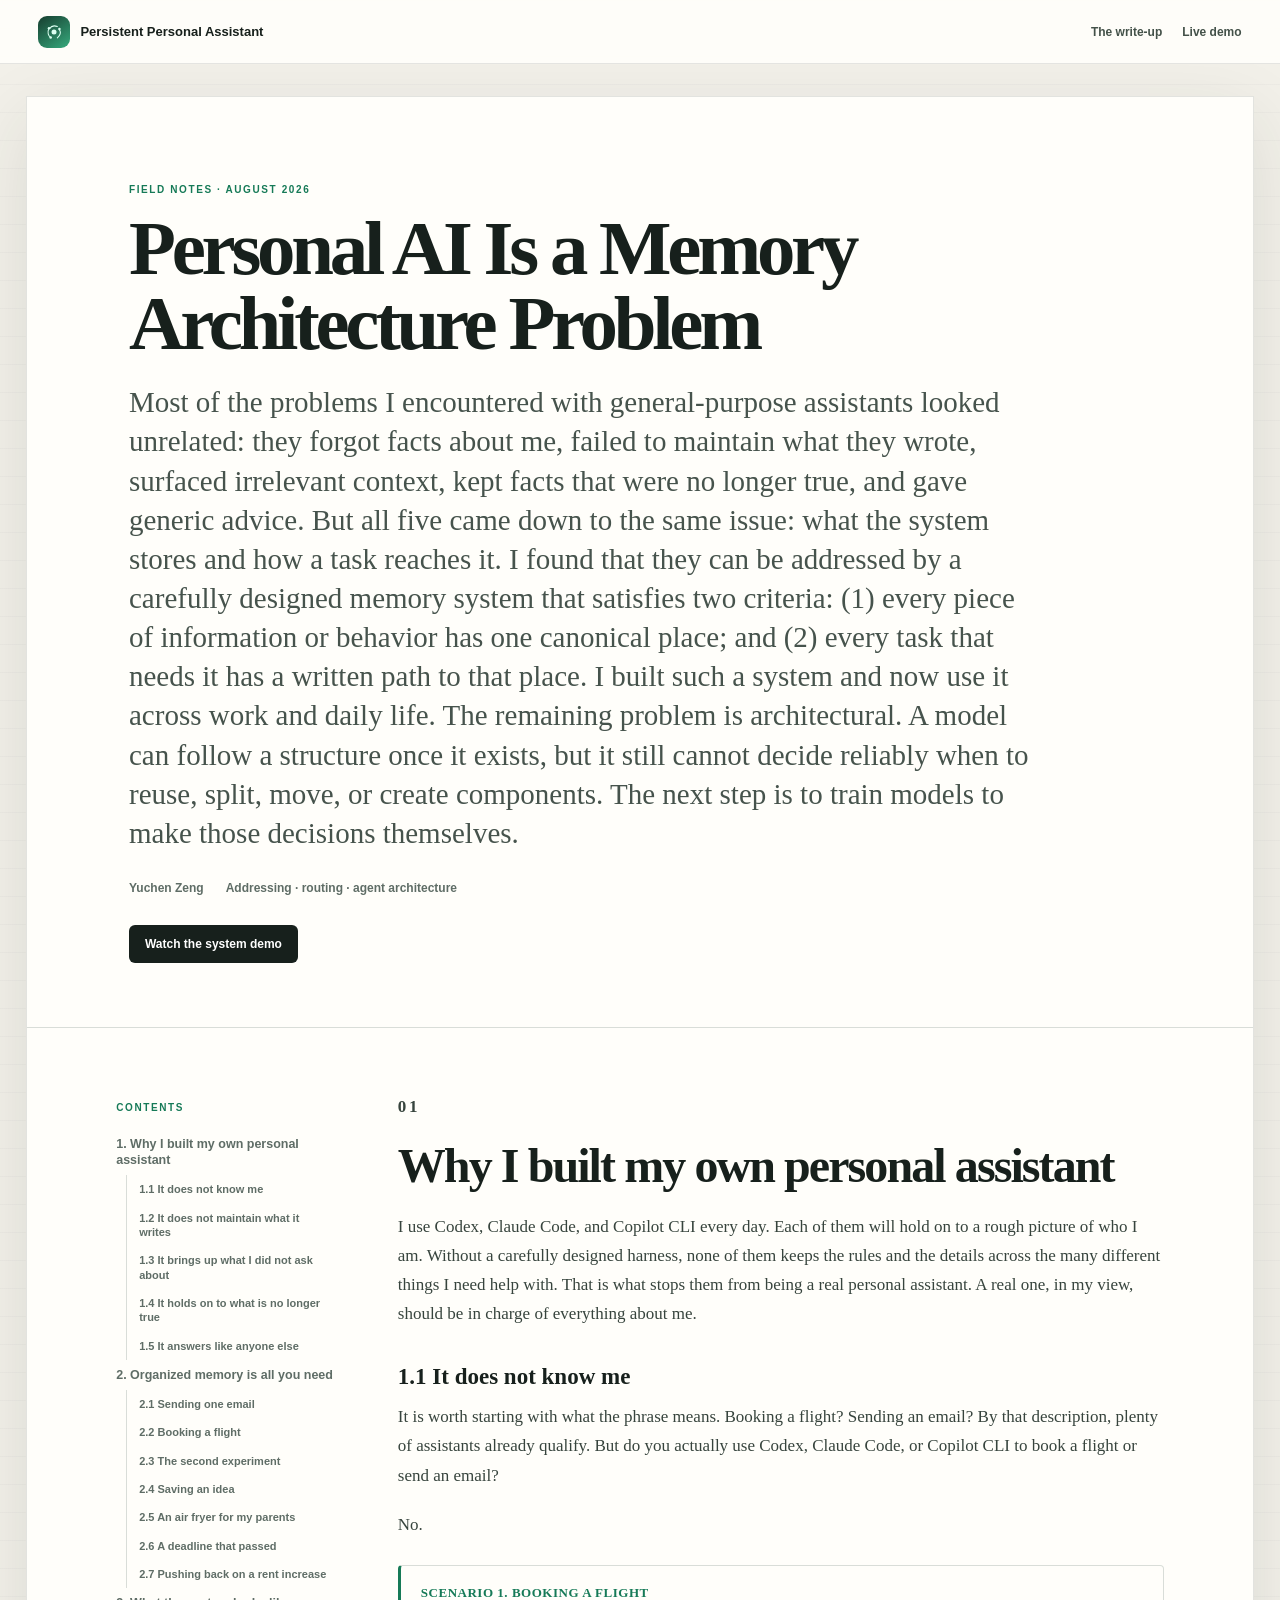
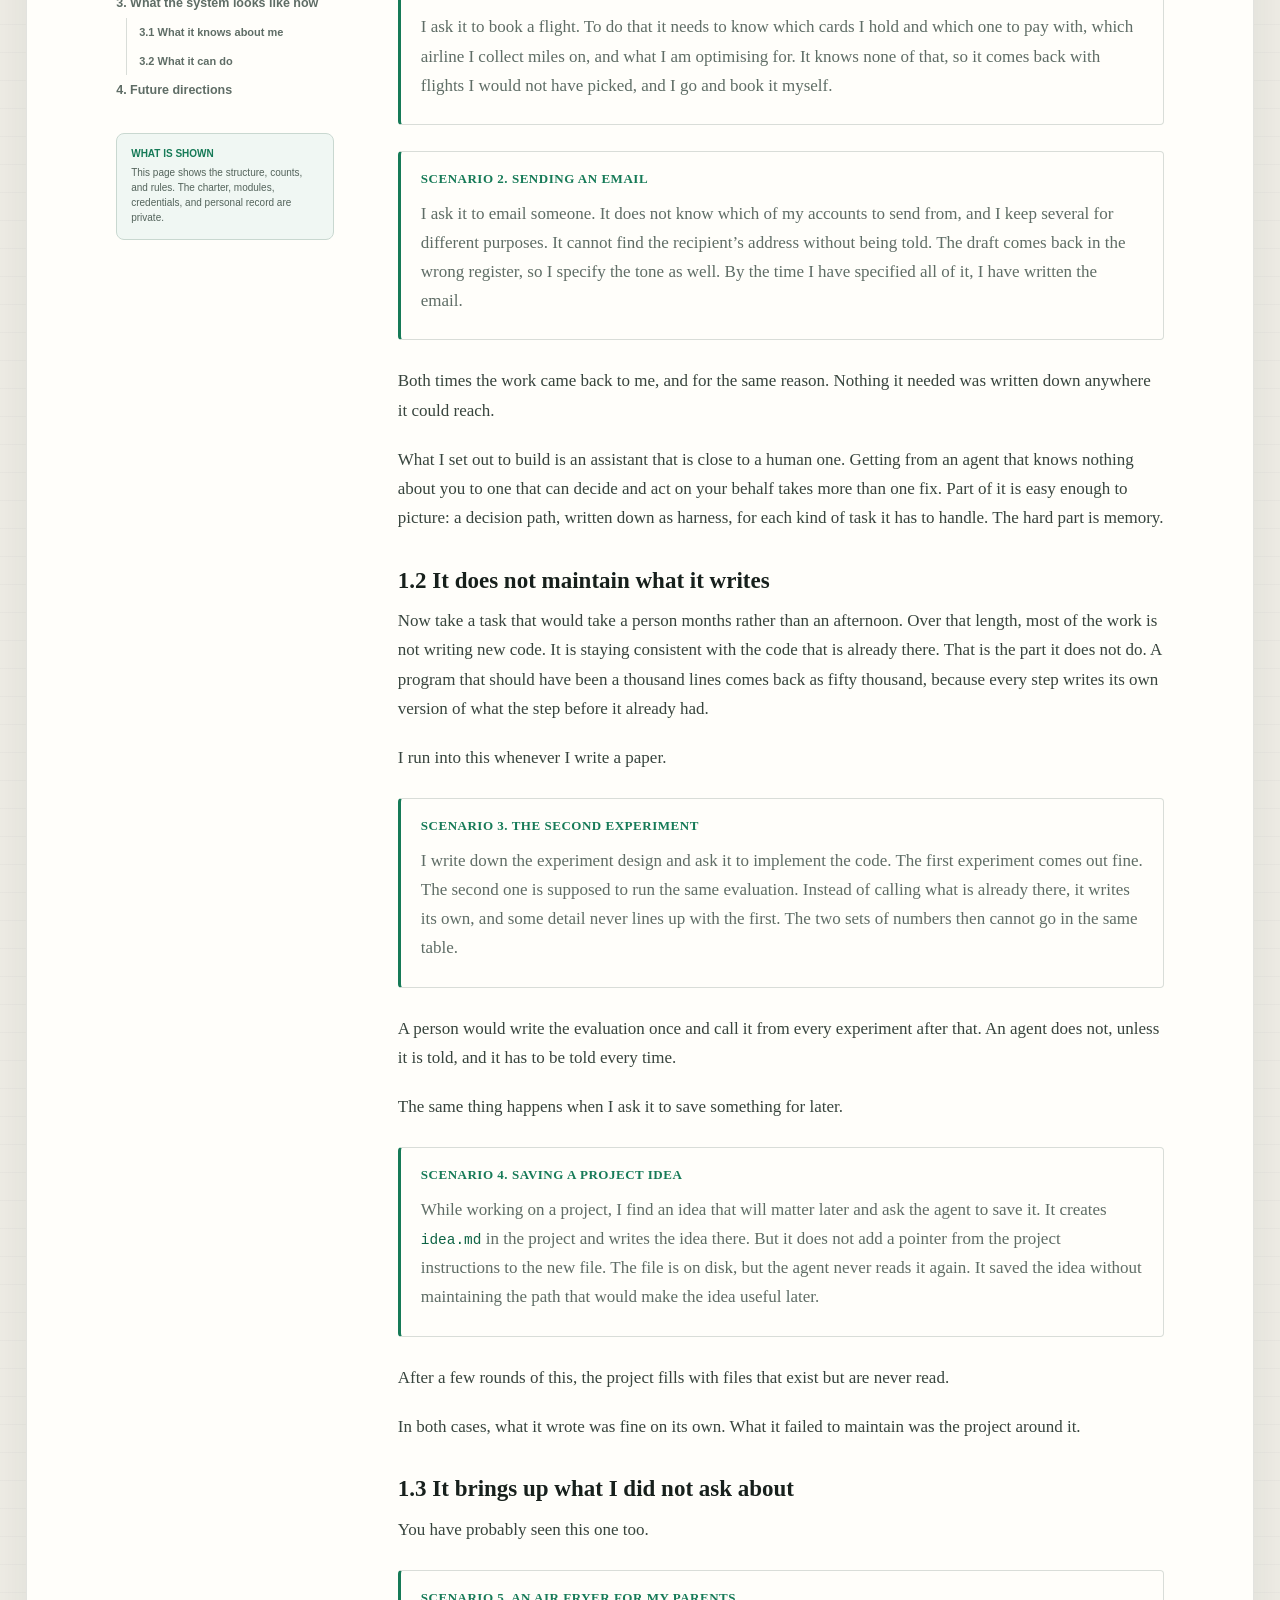
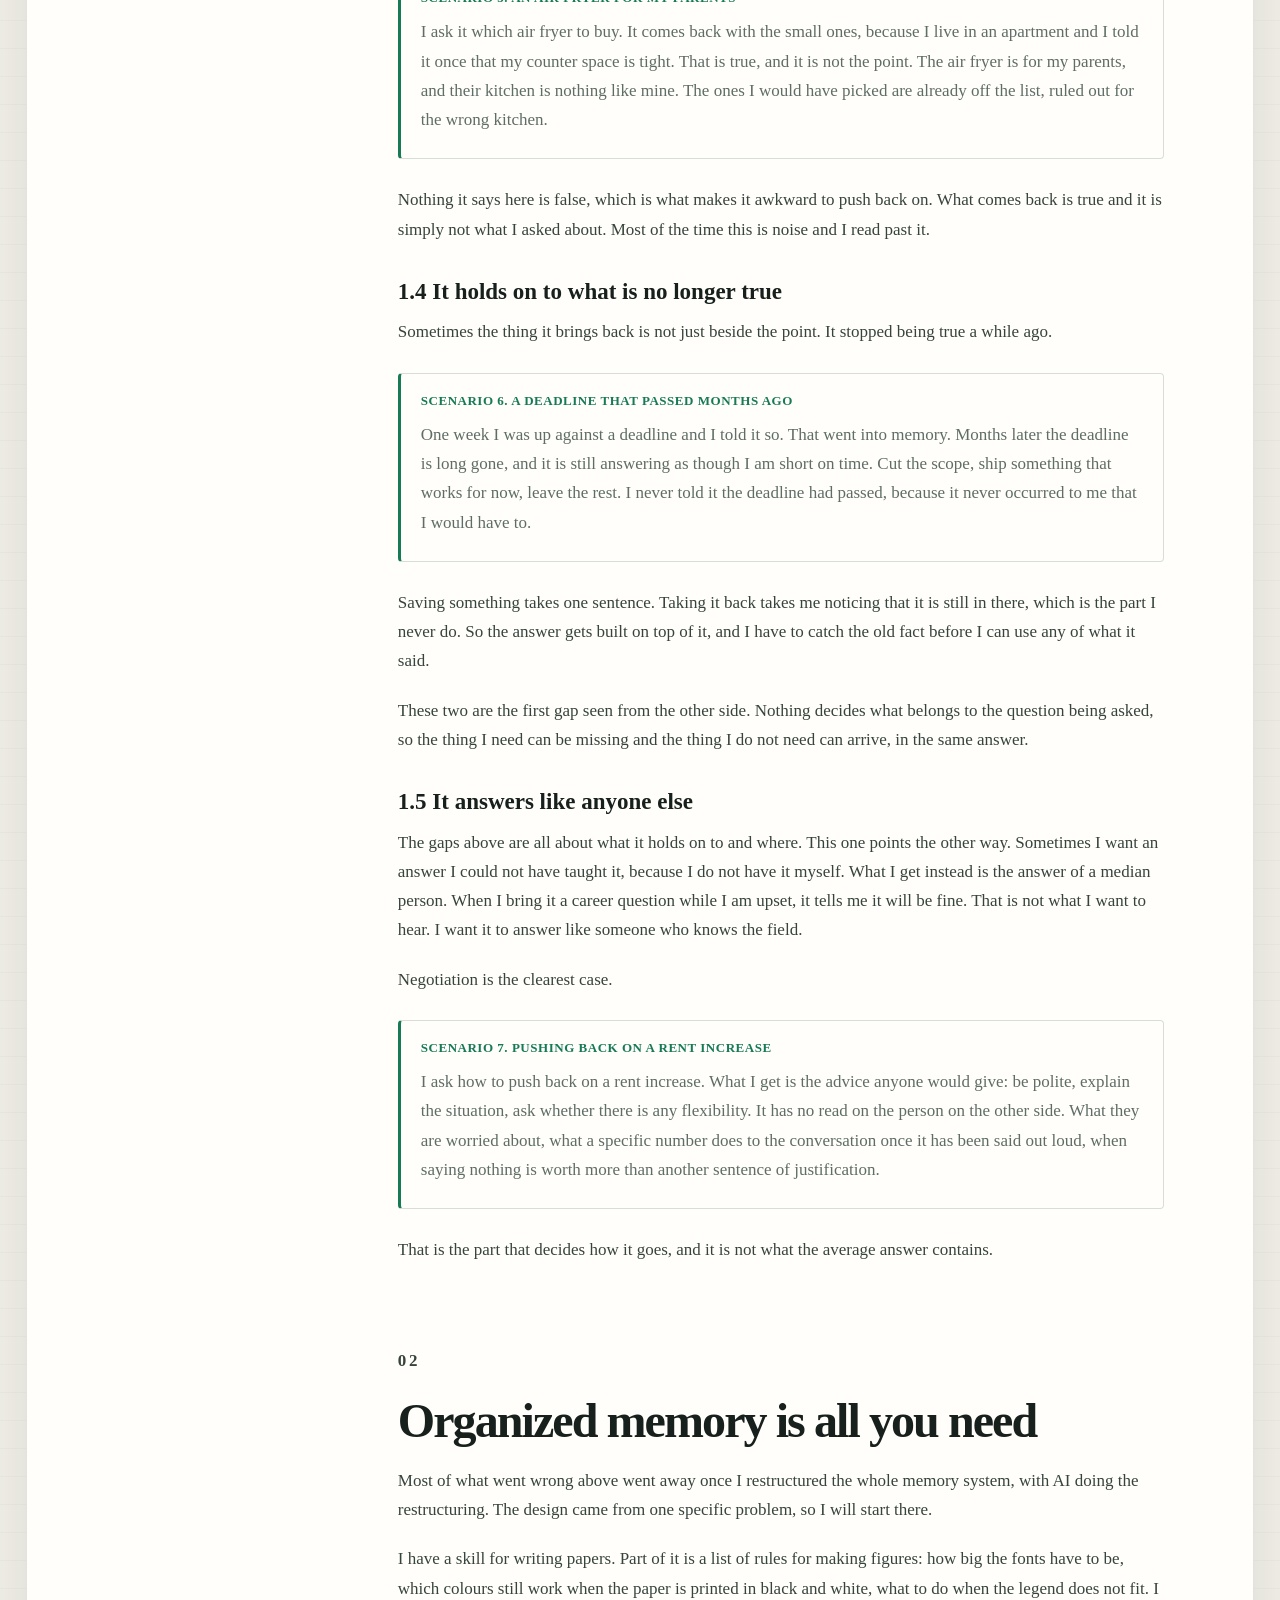
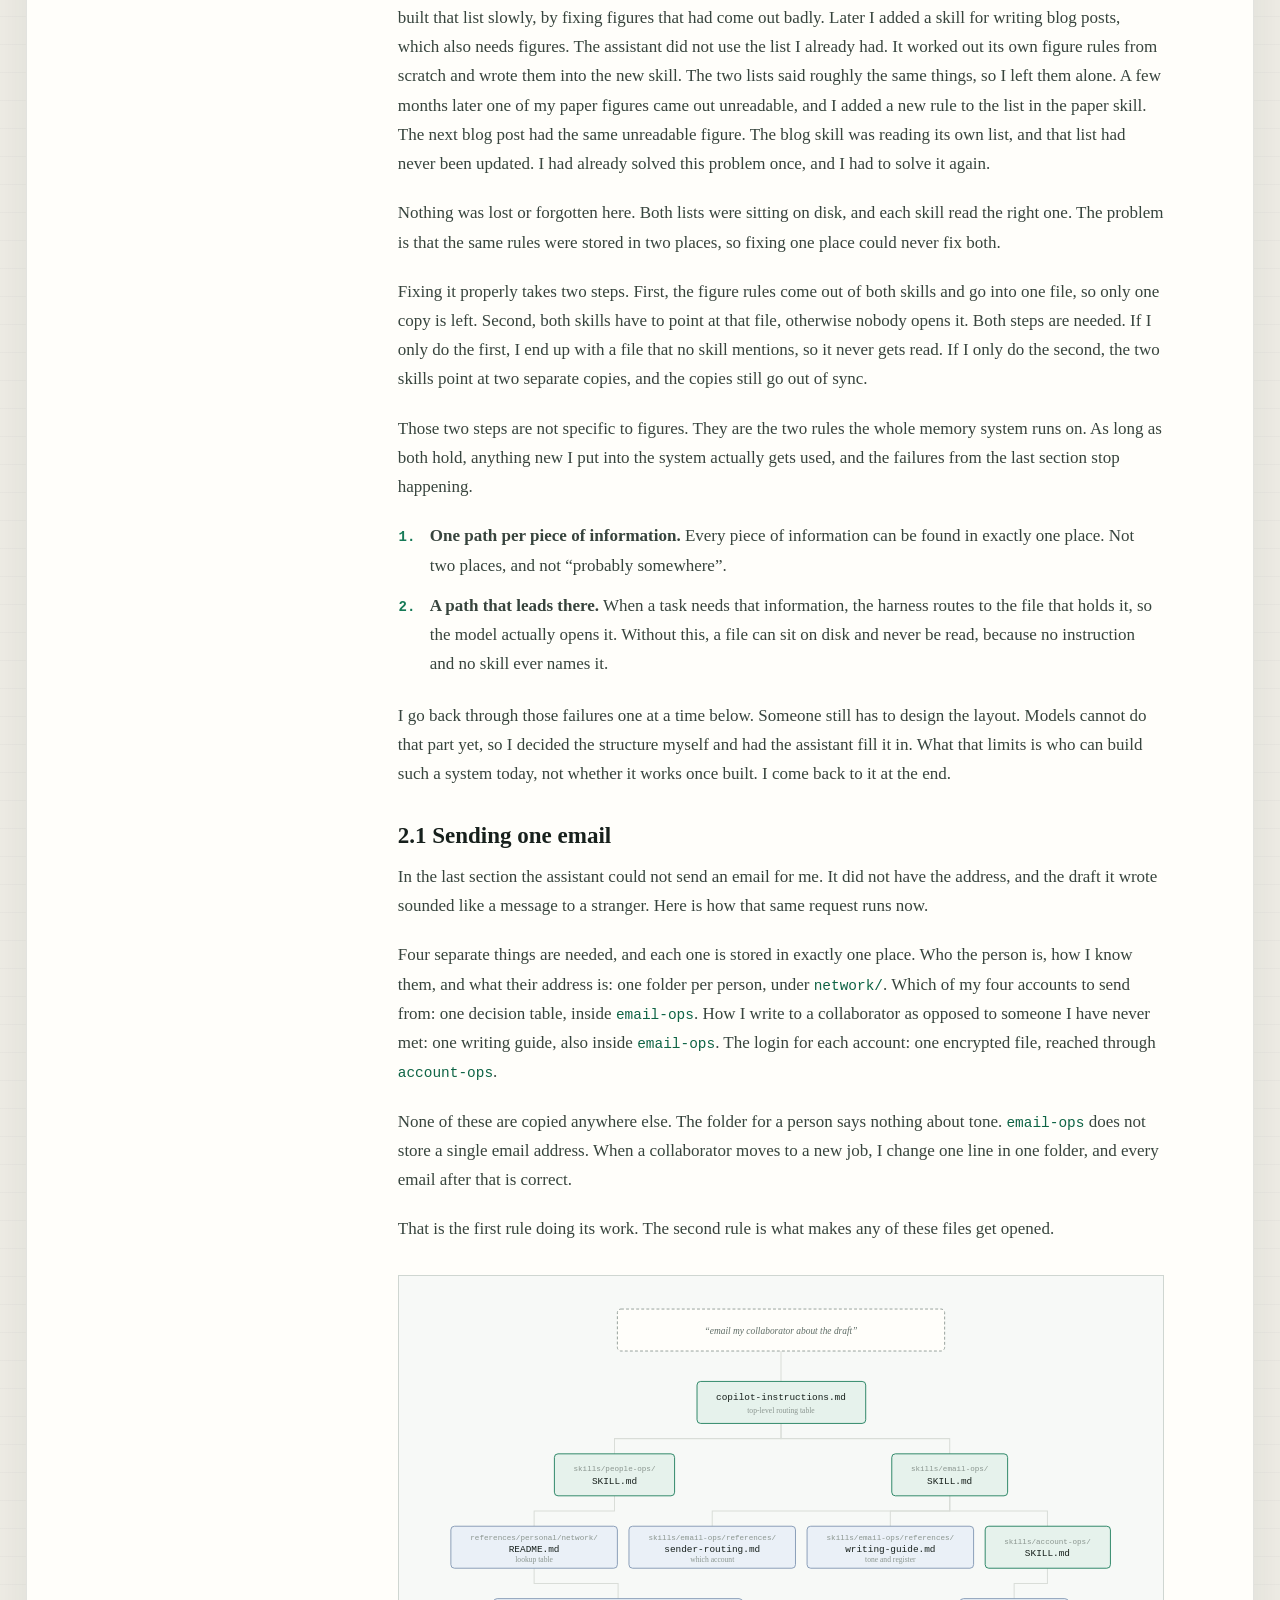
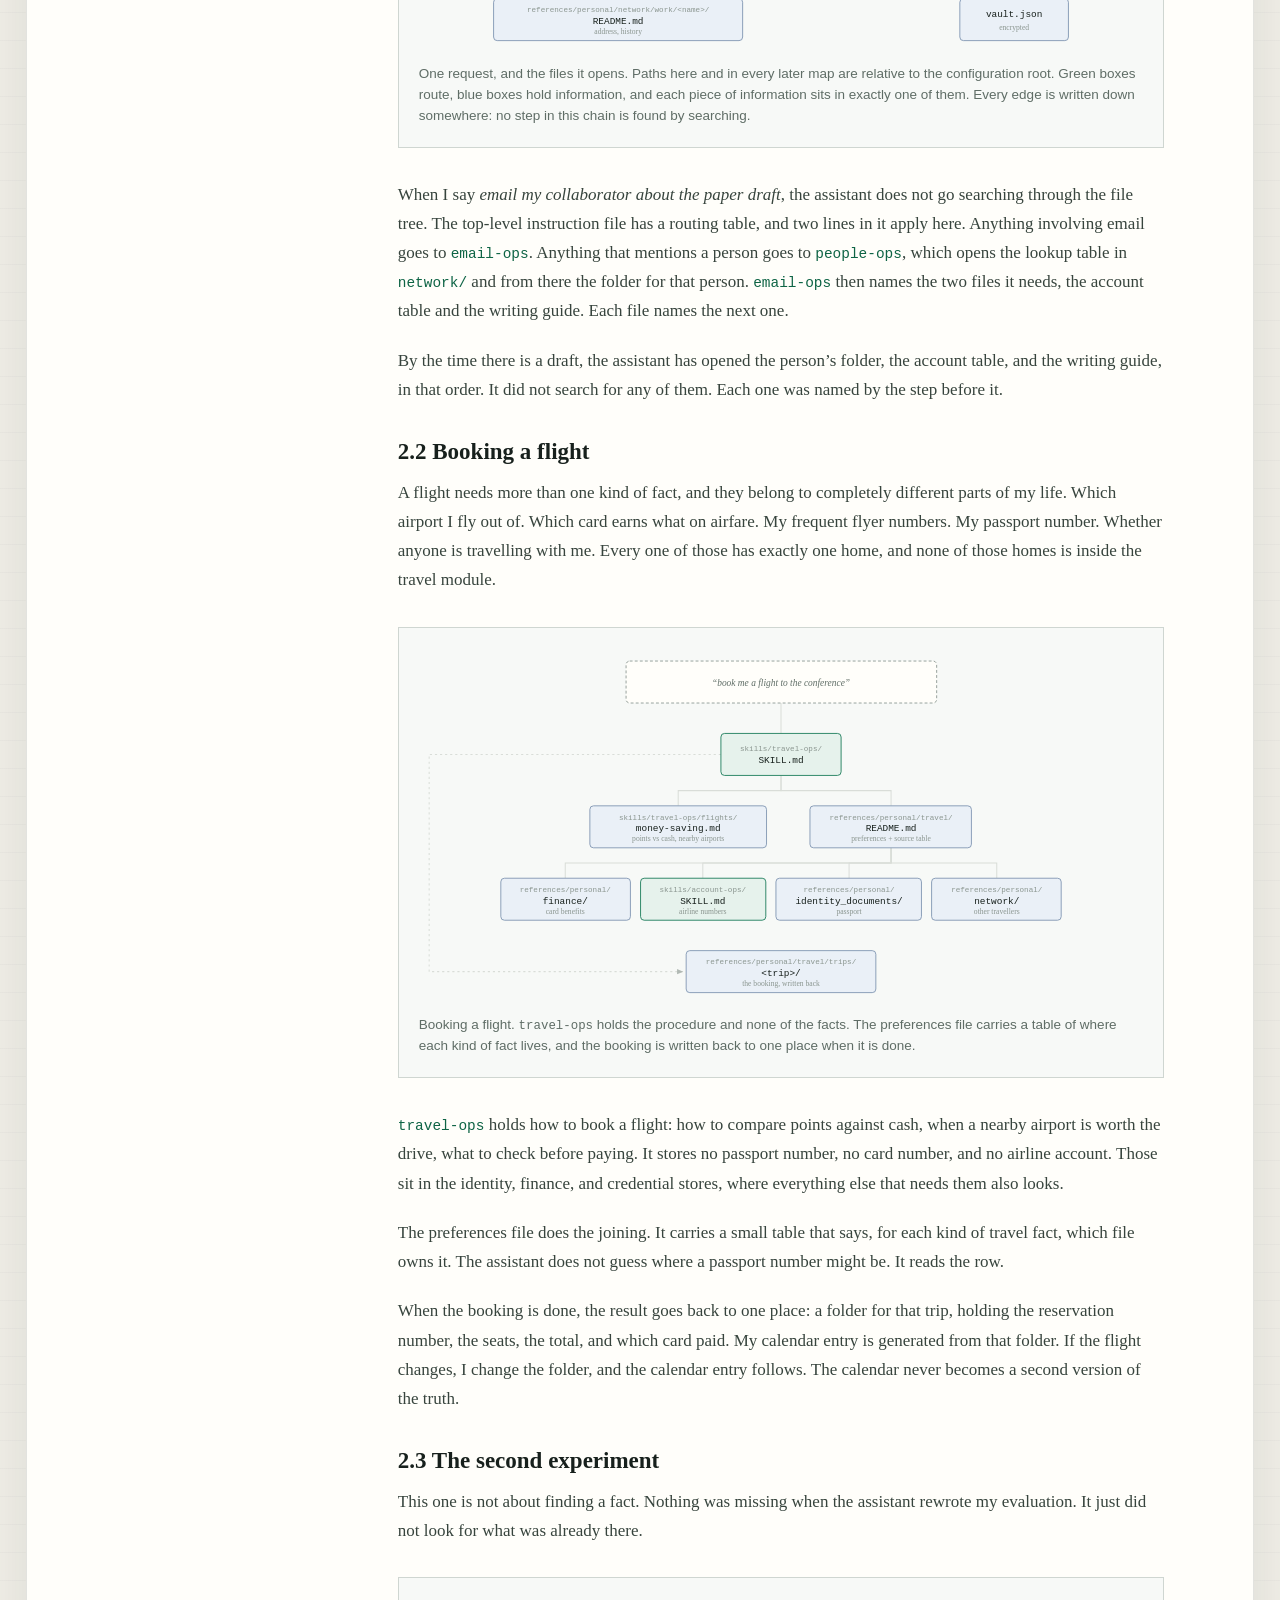
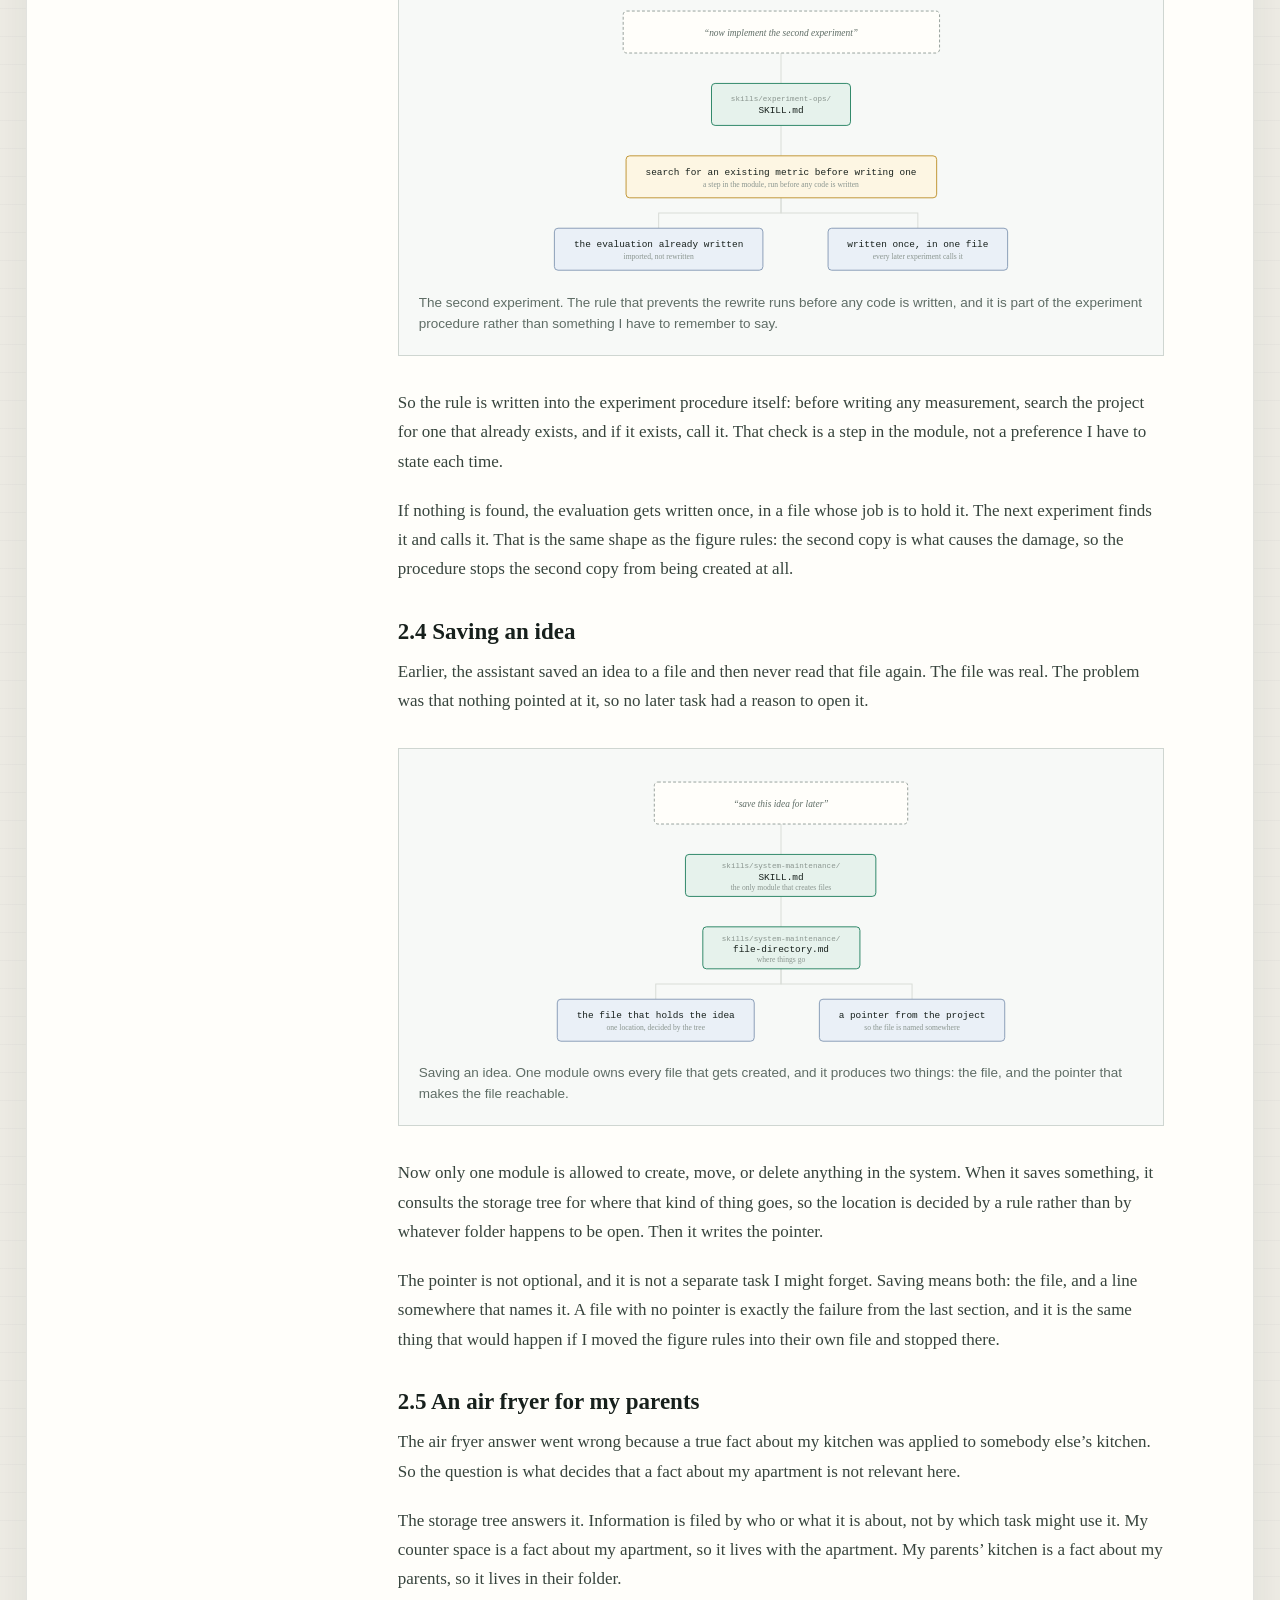
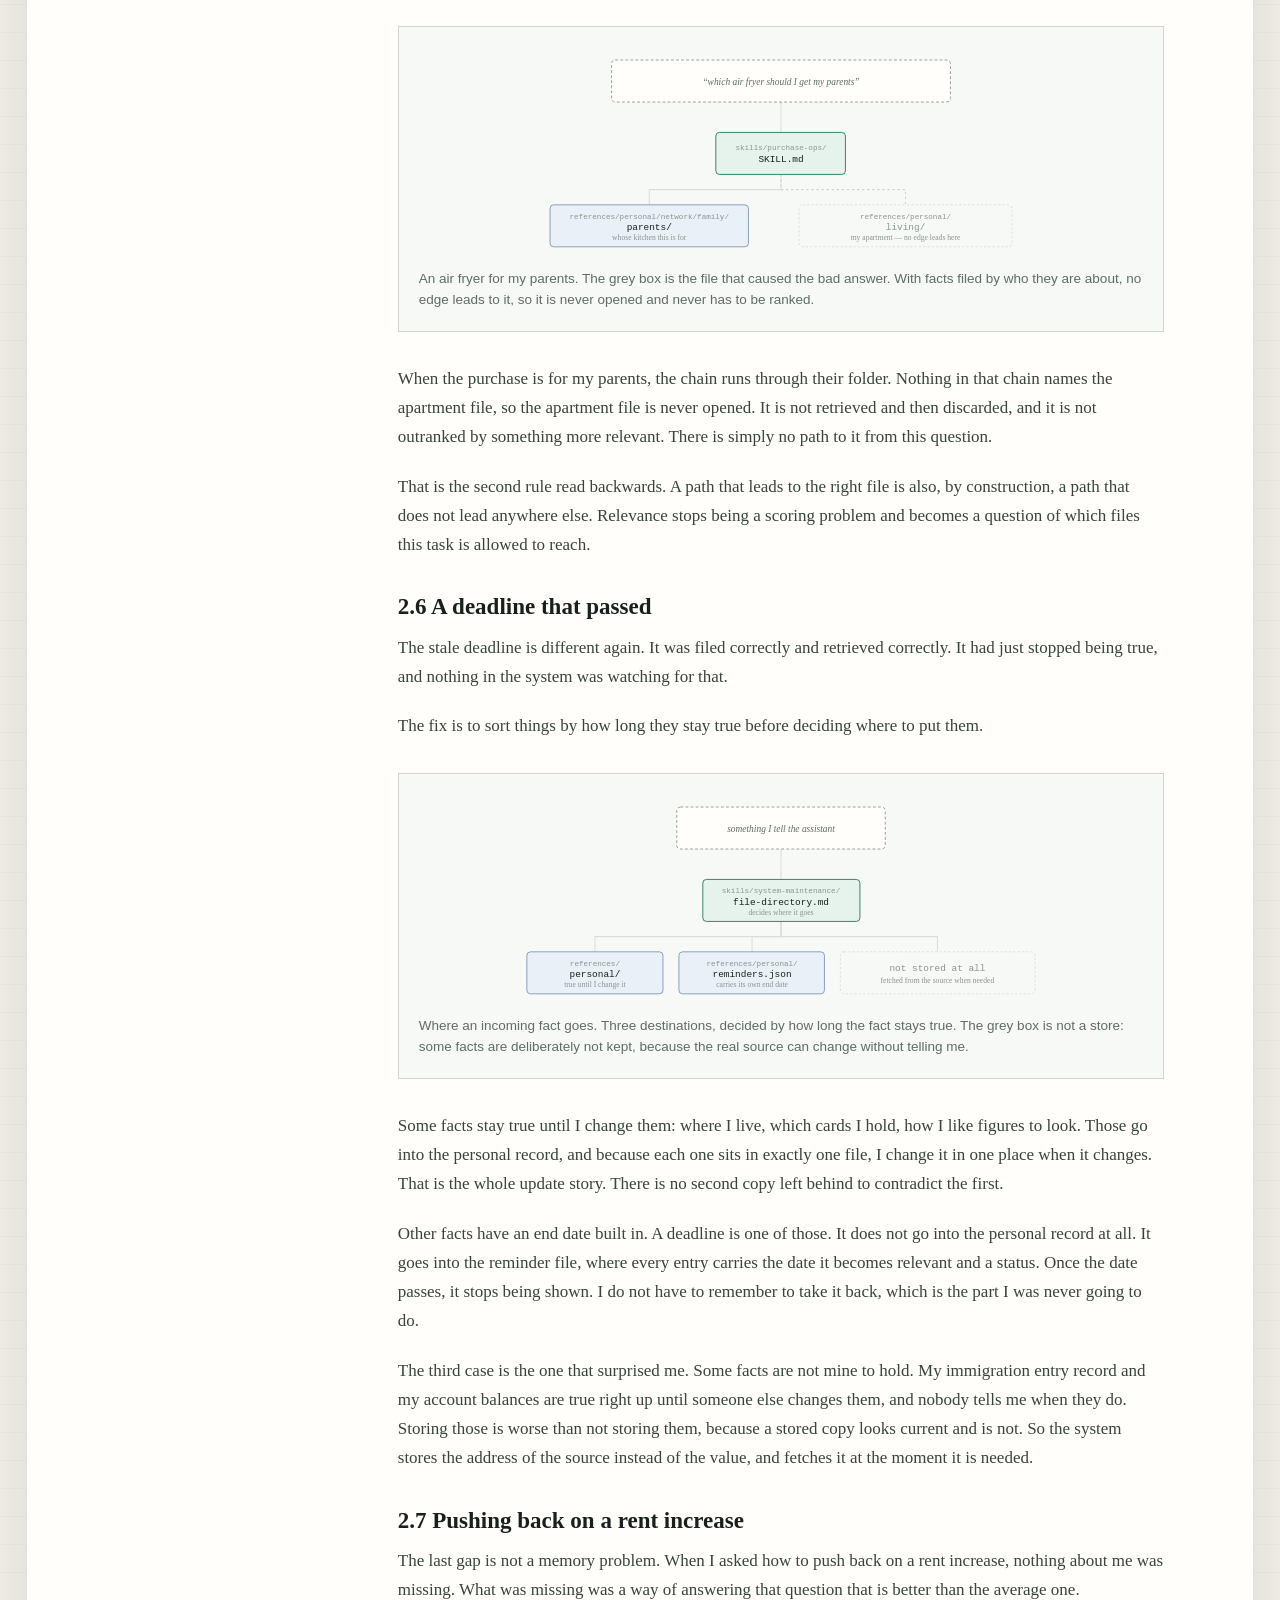
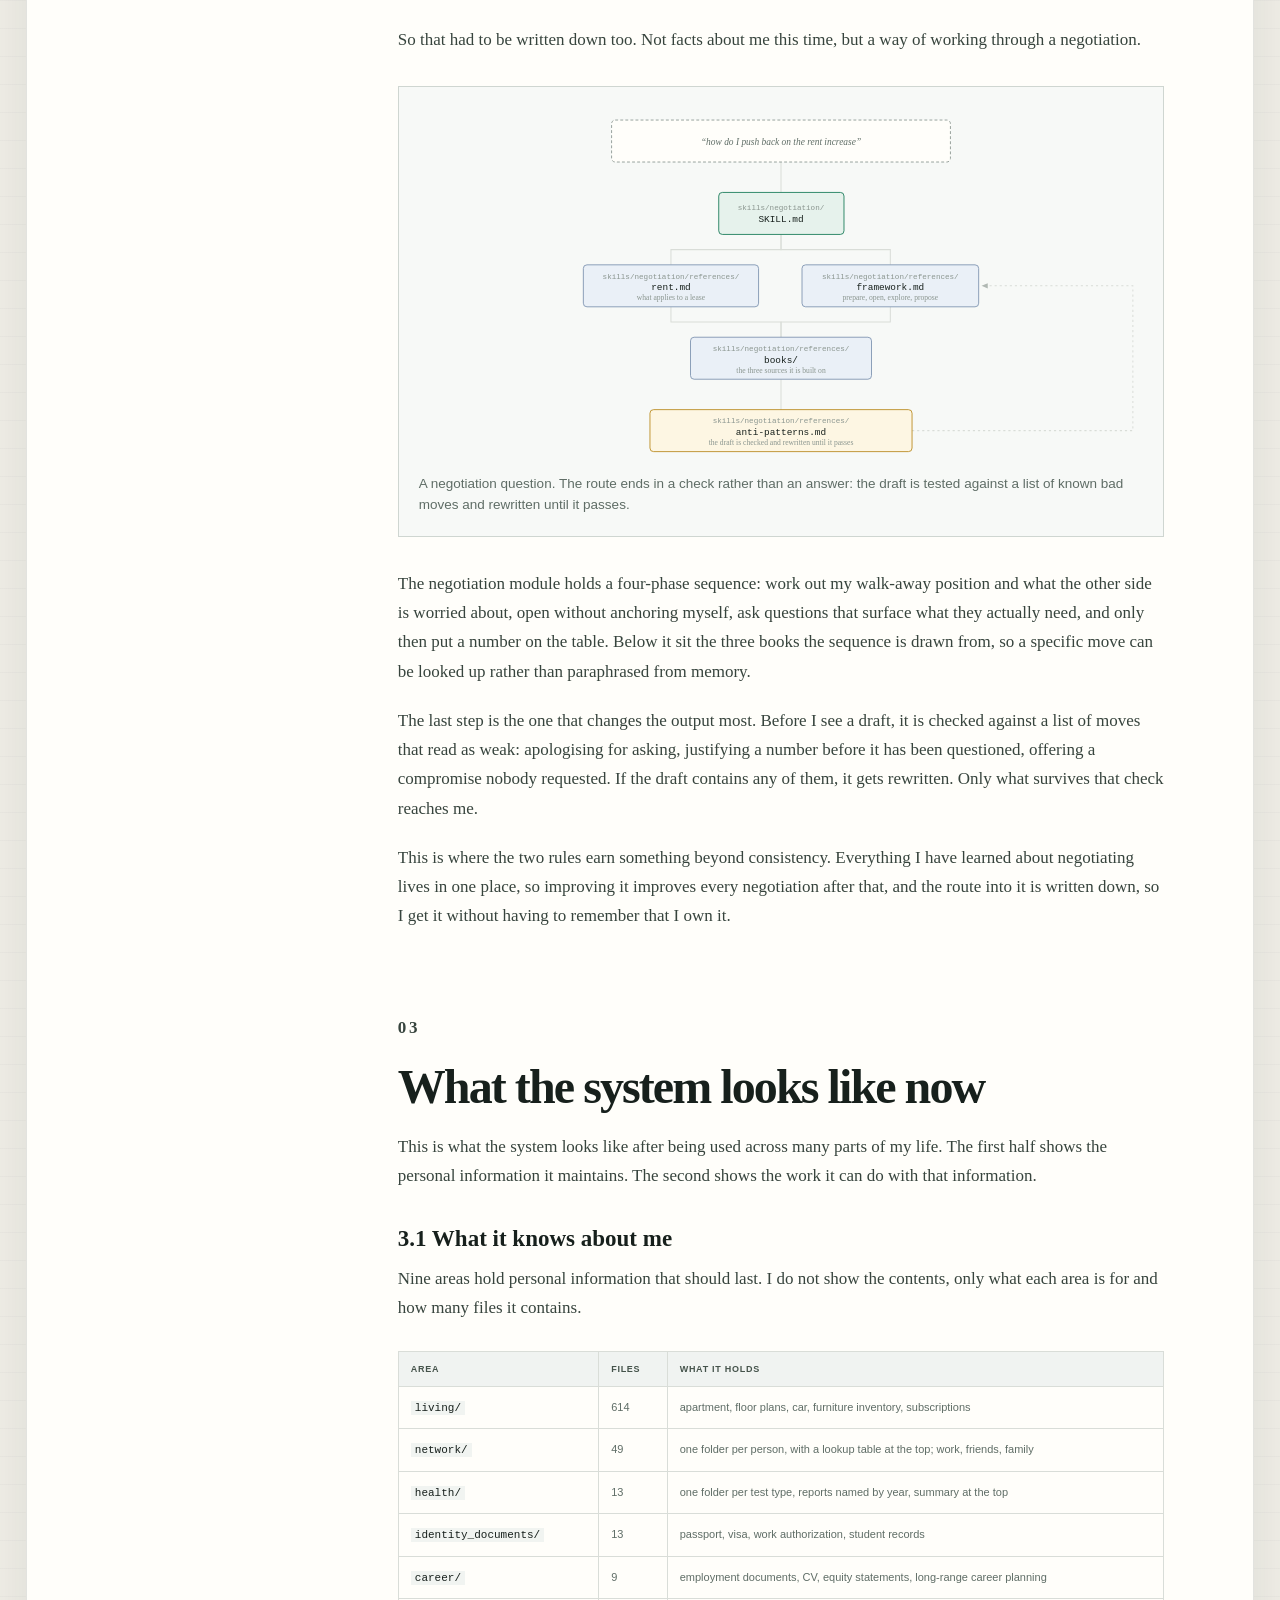
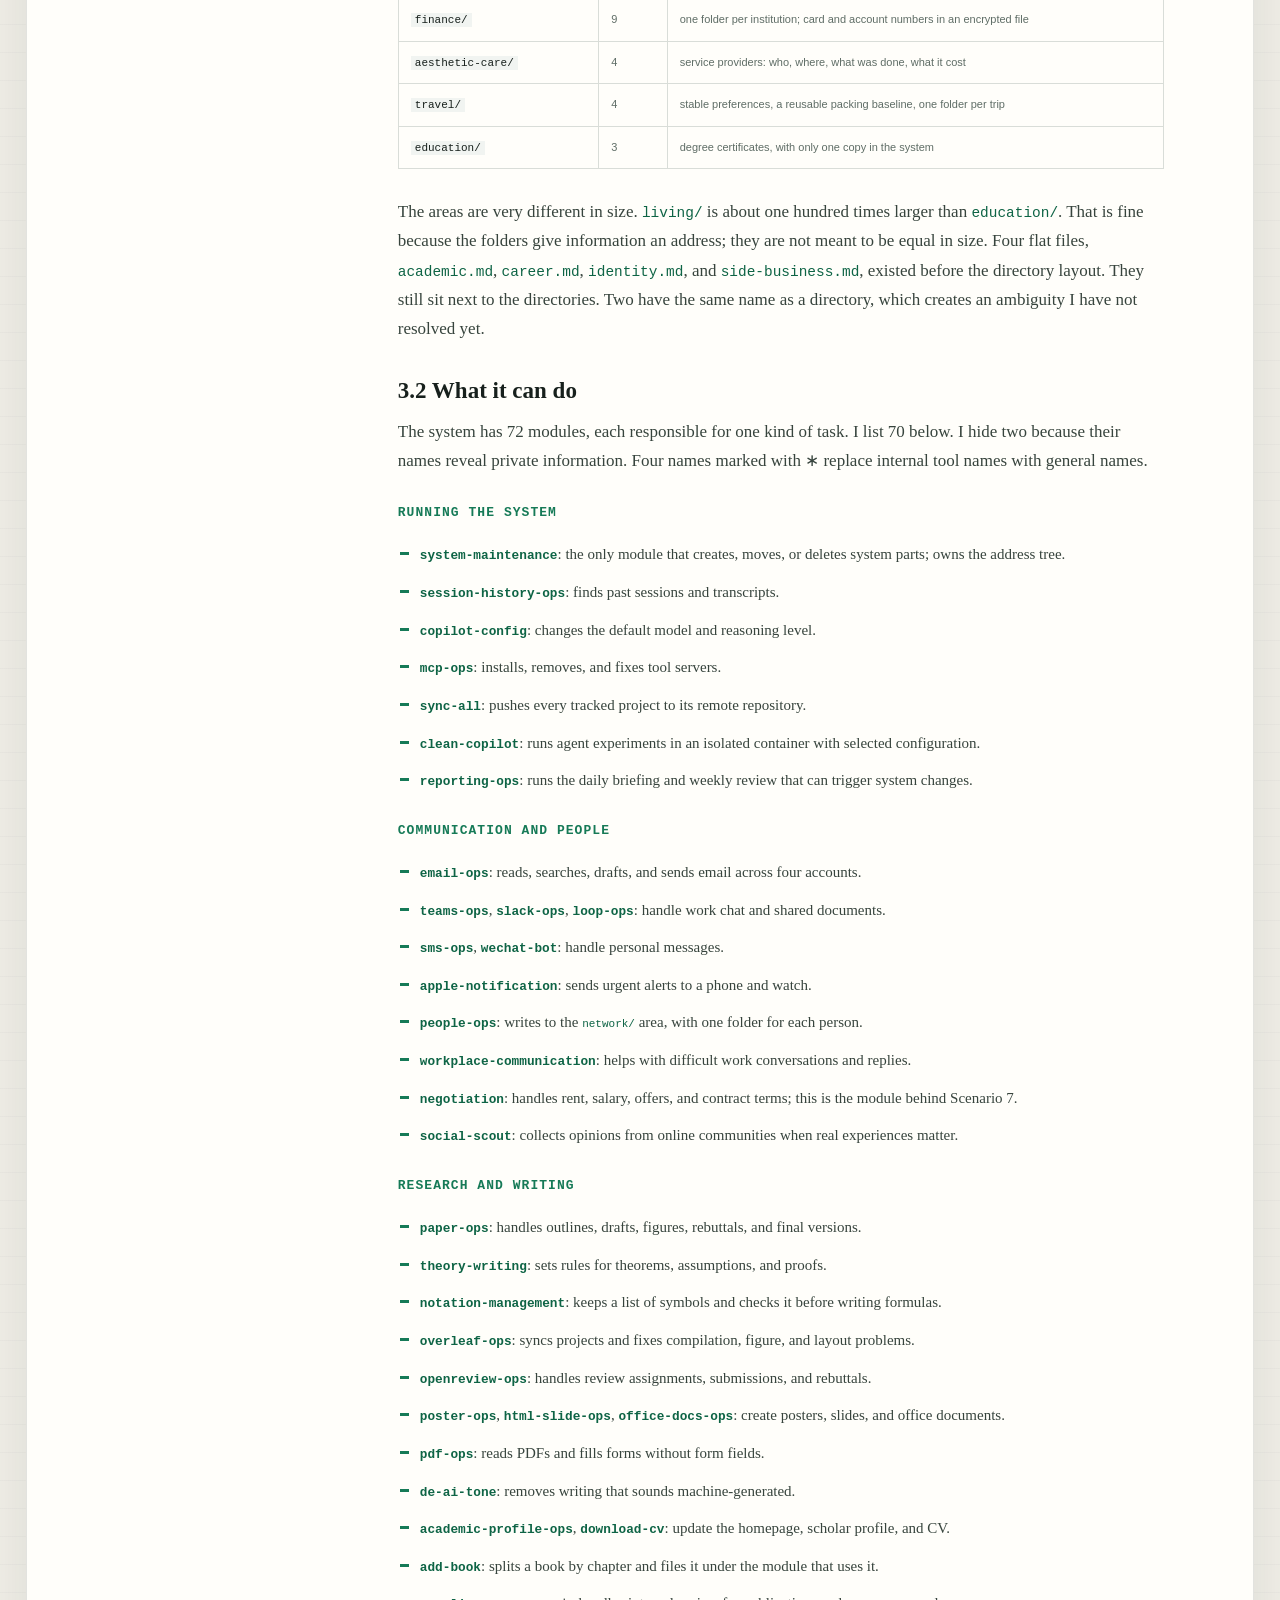
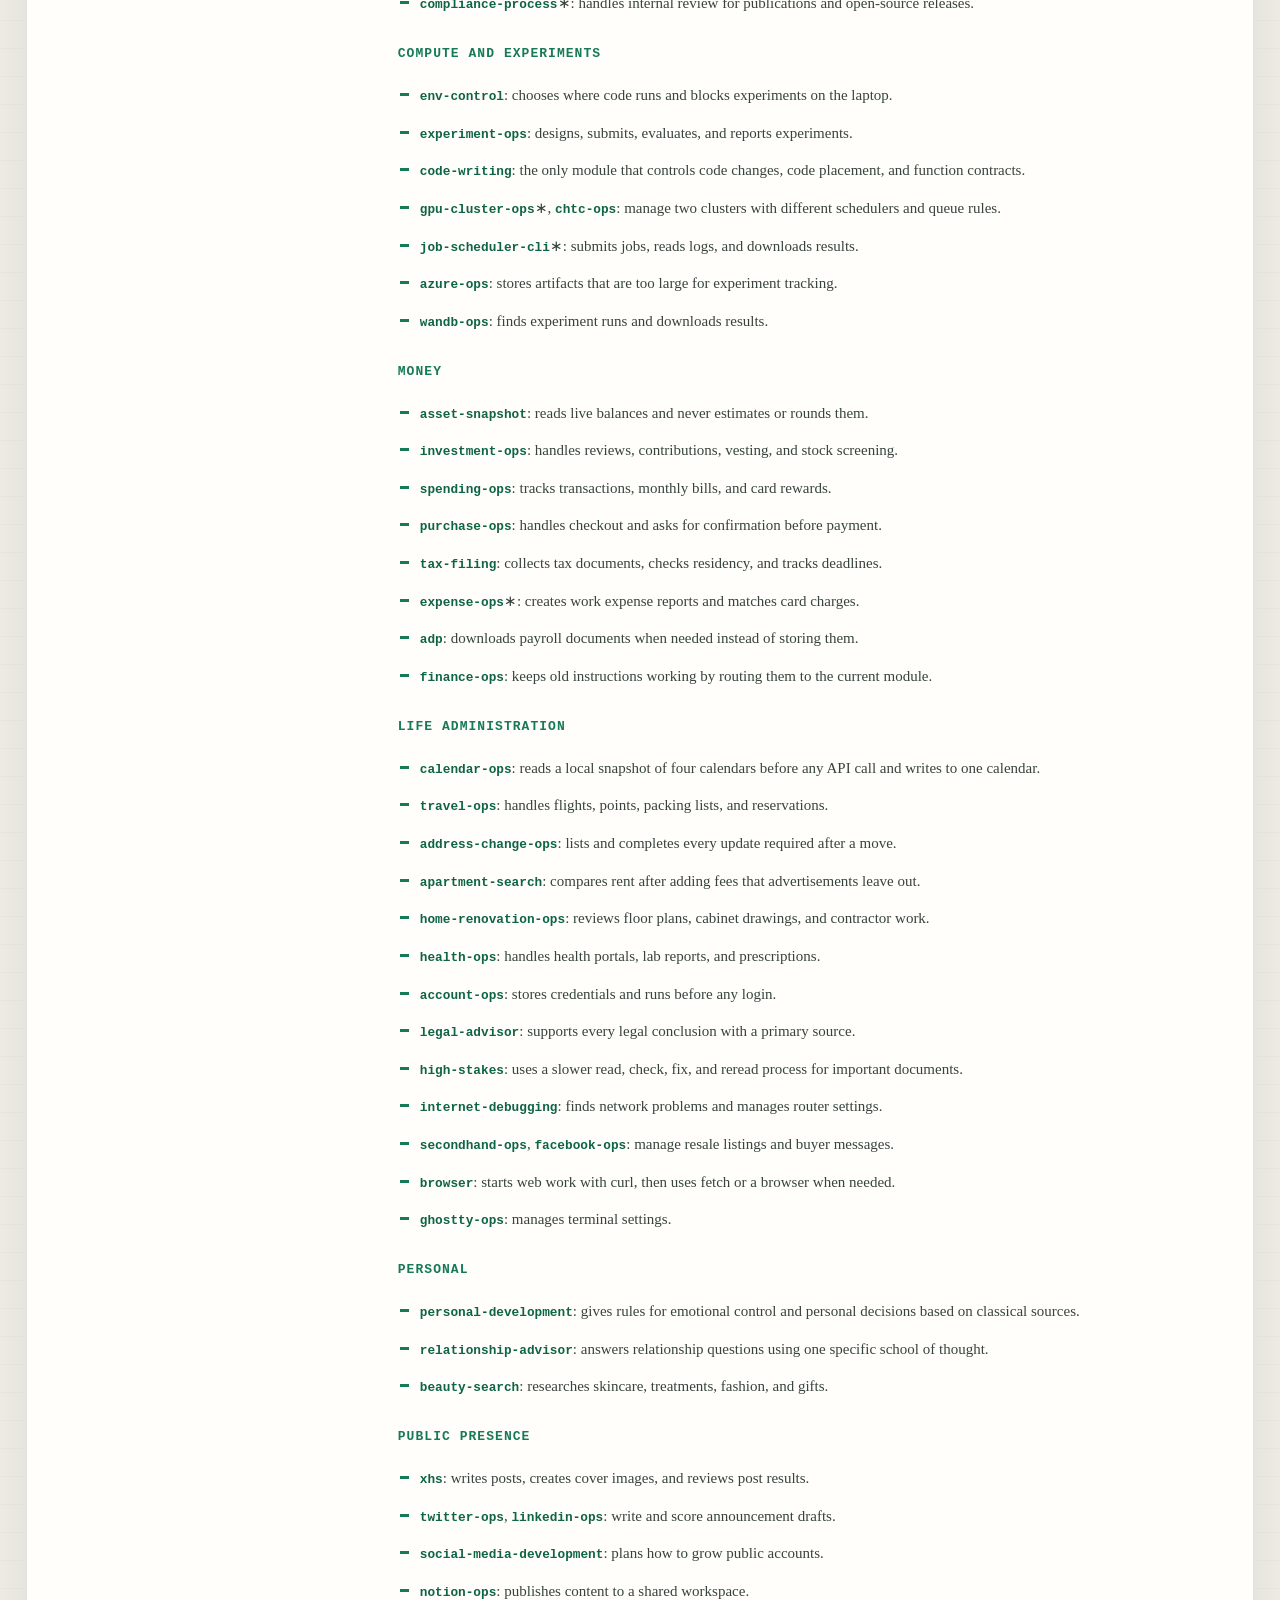
==== docs/index.html @ 1e85956c "Rewrite title and abstract Co-authored-by: Copilot <223556219+Copilot@users.noreply.github.com>" ====
<!doctype html>
<html lang="en">
  <head>
    <meta charset="utf-8">
    <meta name="viewport" content="width=device-width, initial-scale=1">
    <meta
      name="description"
      content="Most failures of general-purpose assistants can be addressed by a memory system with one canonical place for each piece and a written path from every task that needs it."
    >
    <title>Personal AI Is a Memory Architecture Problem</title>
    <link rel="icon" href="data:,">
    <link rel="stylesheet" href="doc.css?v=14">
  </head>
  <body>
    <header class="site-header">
      <a class="brand" href="./">
        <svg viewBox="0 0 48 48" aria-hidden="true">
          <path d="M13 16C17 10 25 8 32 11M37 18C41 25 38 33 32 38M16 37C10 33 8 24 11 18"></path>
          <circle cx="24" cy="24" r="6"></circle>
          <circle cx="12" cy="15" r="3"></circle>
          <circle cx="37" cy="17" r="3"></circle>
          <circle cx="16" cy="37" r="3"></circle>
        </svg>
        <span>Persistent Personal Assistant</span>
      </a>
      <nav aria-label="Project links">
        <a href="#article">The write-up</a>
        <a href="./demo.html">Live demo</a>
      </nav>
    </header>

    <main id="article">
      <article class="paper">
        <header class="paper-header">
          <p class="eyebrow">FIELD NOTES &middot; AUGUST 2026</p>
          <h1>Personal AI Is a Memory Architecture Problem</h1>
          <p class="dek">
            Most of the problems I encountered with general-purpose assistants
            looked unrelated: they forgot facts about me, failed to maintain
            what they wrote, surfaced irrelevant context, kept facts that were
            no longer true, and gave generic advice. But all five came down to
            the same issue: what the system stores and how a task reaches it. I
            found that they can be addressed by a carefully designed memory
            system that satisfies two criteria: (1) every piece of information
            or behavior has one canonical place; and (2) every task that needs
            it has a written path to that place. I built such a system and now
            use it across work and daily life. The remaining problem is
            architectural. A model can follow a structure once it exists, but
            it still cannot decide reliably when to reuse, split, move, or
            create components. The next step is to train models to make those
            decisions themselves.
          </p>
          <div class="paper-meta">
            <span>Yuchen Zeng</span>
            <span>Addressing &middot; routing &middot; agent architecture</span>
          </div>
          <div class="paper-actions">
            <a class="primary-action" href="./demo.html">Watch the system demo</a>
          </div>
        </header>

        <div class="paper-layout">
          <aside class="table-of-contents">
            <p>CONTENTS</p>
            <nav aria-label="Article sections">
              <a href="#shortfalls">1. Why I built my own personal assistant</a>
              <a class="toc-sub" href="#shortfalls">1.1 It does not know me</a>
              <a class="toc-sub" href="#shortfalls">1.2 It does not maintain what it writes</a>
              <a class="toc-sub" href="#shortfalls">1.3 It brings up what I did not ask about</a>
              <a class="toc-sub" href="#shortfalls">1.4 It holds on to what is no longer true</a>
              <a class="toc-sub" href="#shortfalls">1.5 It answers like anyone else</a>
              <a href="#approach">2. Organized memory is all you need</a>
              <a class="toc-sub" href="#approach">2.1 Sending one email</a>
              <a class="toc-sub" href="#approach">2.2 Booking a flight</a>
              <a class="toc-sub" href="#approach">2.3 The second experiment</a>
              <a class="toc-sub" href="#approach">2.4 Saving an idea</a>
              <a class="toc-sub" href="#approach">2.5 An air fryer for my parents</a>
              <a class="toc-sub" href="#approach">2.6 A deadline that passed</a>
              <a class="toc-sub" href="#approach">2.7 Pushing back on a rent increase</a>
              <a href="#system">3. What the system looks like now</a>
              <a class="toc-sub" href="#system">3.1 What it knows about me</a>
              <a class="toc-sub" href="#system">3.2 What it can do</a>
              <a href="#future">4. Future directions</a>
            </nav>
            <div class="implementation-note">
              <strong>What is shown</strong>
              <span>
                This page shows the structure, counts, and rules. The charter,
                modules, credentials, and personal record are private.
              </span>
            </div>
          </aside>

          <div class="paper-body">
            <section id="shortfalls">
              <p class="section-number">01</p>
              <h2>Why I built my own personal assistant</h2>

              <p>
                I use Codex, Claude Code, and Copilot CLI every day. Each of
                them will hold on to a rough picture of who I am. Without a
                carefully designed harness, none of them keeps the rules and
                the details across the many different things I need help with.
                That is what stops them from being a real personal assistant. A
                real one, in my view, should be in charge of everything about
                me.
              </p>

              <h3>1.1 It does not know me</h3>

              <p>
                It is worth starting with what the phrase means. Booking a
                flight? Sending an email? By that description, plenty of
                assistants already qualify. But do you actually use Codex,
                Claude Code, or Copilot CLI to book a flight or send an email?
              </p>

              <p>No.</p>

              <div class="scenario-box">
                <p class="scenario-title">Scenario 1. Booking a flight</p>
                <p>
                  I ask it to book a flight. To do that it needs to know which
                  cards I hold and which one to pay with, which airline I
                  collect miles on, and what I am optimising for. It knows none
                  of that, so it comes back with flights I would not have
                  picked, and I go and book it myself.
                </p>
              </div>

              <div class="scenario-box">
                <p class="scenario-title">Scenario 2. Sending an email</p>
                <p>
                  I ask it to email someone. It does not know which of my
                  accounts to send from, and I keep several for different
                  purposes. It cannot find the recipient&rsquo;s address without
                  being told. The draft comes back in the wrong register, so I
                  specify the tone as well. By the time I have specified all of
                  it, I have written the email.
                </p>
              </div>

              <p>
                Both times the work came back to me, and for the same reason.
                Nothing it needed was written down anywhere it could reach.
              </p>

              <p>
                What I set out to build is an assistant that is close to a human
                one. Getting from an agent that knows nothing about you to one
                that can decide and act on your behalf takes more than one fix.
                Part of it is easy enough to picture: a decision path, written
                down as harness, for each kind of task it has to handle. The
                hard part is memory.
              </p>

              <h3>1.2 It does not maintain what it writes</h3>

              <p>
                Now take a task that would take a person months rather than an
                afternoon. Over that length, most of the work is not writing new
                code. It is staying consistent with the code that is already
                there. That is the part it does not do. A program that should
                have been a thousand lines comes back as fifty thousand, because
                every step writes its own version of what the step before it
                already had.
              </p>

              <p>I run into this whenever I write a paper.</p>

              <div class="scenario-box">
                <p class="scenario-title">Scenario 3. The second experiment</p>
                <p>
                  I write down the experiment design and ask it to implement the
                  code. The first experiment comes out fine. The second one is
                  supposed to run the same evaluation. Instead of calling what is
                  already there, it writes its own, and some detail never lines
                  up with the first. The two sets of numbers then cannot go in
                  the same table.
                </p>
              </div>

              <p>
                A person would write the evaluation once and call it from every
                experiment after that. An agent does not, unless it is told, and
                it has to be told every time.
              </p>

              <p>The same thing happens when I ask it to save something for later.</p>

              <div class="scenario-box">
                <p class="scenario-title">Scenario 4. Saving a project idea</p>
                <p>
                  While working on a project, I find an idea that will matter
                  later and ask the agent to save it. It creates
                  <code>idea.md</code> in the project and writes the idea there.
                  But it does not add a pointer from the project instructions to
                  the new file. The file is on disk, but the agent never reads it
                  again. It saved the idea without maintaining the path that
                  would make the idea useful later.
                </p>
              </div>

              <p>
                After a few rounds of this, the project fills with files that
                exist but are never read.
              </p>

              <p>
                In both cases, what it wrote was fine on its own. What it failed
                to maintain was the project around it.
              </p>

              <h3>1.3 It brings up what I did not ask about</h3>

              <p>You have probably seen this one too.</p>

              <div class="scenario-box">
                <p class="scenario-title">Scenario 5. An air fryer for my parents</p>
                <p>
                  I ask it which air fryer to buy. It comes back with the small
                  ones, because I live in an apartment and I told it once that my
                  counter space is tight. That is true, and it is not the point.
                  The air fryer is for my parents, and their kitchen is nothing
                  like mine. The ones I would have picked are already off the
                  list, ruled out for the wrong kitchen.
                </p>
              </div>

              <p>
                Nothing it says here is false, which is what makes it awkward to
                push back on. What comes back is true and it is simply not what I
                asked about. Most of the time this is noise and I read past it.
              </p>

              <h3>1.4 It holds on to what is no longer true</h3>

              <p>
                Sometimes the thing it brings back is not just beside the point.
                It stopped being true a while ago.
              </p>

              <div class="scenario-box">
                <p class="scenario-title">Scenario 6. A deadline that passed months ago</p>
                <p>
                  One week I was up against a deadline and I told it so. That
                  went into memory. Months later the deadline is long gone, and
                  it is still answering as though I am short on time. Cut the
                  scope, ship something that works for now, leave the rest. I
                  never told it the deadline had passed, because it never
                  occurred to me that I would have to.
                </p>
              </div>

              <p>
                Saving something takes one sentence. Taking it back takes me
                noticing that it is still in there, which is the part I never do.
                So the answer gets built on top of it, and I have to catch the
                old fact before I can use any of what it said.
              </p>

              <p>
                These two are the first gap seen from the other side. Nothing
                decides what belongs to the question being asked, so the thing I
                need can be missing and the thing I do not need can arrive, in
                the same answer.
              </p>

              <h3>1.5 It answers like anyone else</h3>

              <p>
                The gaps above are all about what it holds on to and where. This
                one points the other way. Sometimes I want an answer I could not
                have taught it, because I do not have it myself. What I get
                instead is the answer of a median person. When I bring it a
                career question while I am upset, it tells me it will be fine.
                That is not what I want to hear. I want it to answer like someone
                who knows the field.
              </p>

              <p>Negotiation is the clearest case.</p>

              <div class="scenario-box">
                <p class="scenario-title">Scenario 7. Pushing back on a rent increase</p>
                <p>
                  I ask how to push back on a rent increase. What I get is the
                  advice anyone would give: be polite, explain the situation, ask
                  whether there is any flexibility. It has no read on the person
                  on the other side. What they are worried about, what a specific
                  number does to the conversation once it has been said out loud,
                  when saying nothing is worth more than another sentence of
                  justification.
                </p>
              </div>

              <p>
                That is the part that decides how it goes, and it is not what the
                average answer contains.
              </p>

            </section>
            <section id="approach">
              <p class="section-number">02</p>
              <h2>Organized memory is all you need</h2>

              <p>
                Most of what went wrong above went away once I restructured the
                whole memory system, with AI doing the restructuring. The design
                came from one specific problem, so I will start there.
              </p>

              <p>
                I have a skill for writing papers. Part of it is a list of rules
                for making figures: how big the fonts have to be, which colours
                still work when the paper is printed in black and white, what to
                do when the legend does not fit. I built that list slowly, by
                fixing figures that had come out badly.
                Later I added a skill for writing blog posts, which also needs
                figures. The assistant did not use the list I already had. It
                worked out its own figure rules from scratch and wrote them into
                the new skill. The two lists said roughly the same things, so I
                left them alone.
                A few months later one of my paper figures came out unreadable,
                and I added a new rule to the list in the paper skill. The next
                blog post had the same unreadable figure. The blog skill was
                reading its own list, and that list had never been updated. I had
                already solved this problem once, and I had to solve it again.
              </p>

              <p>
                Nothing was lost or forgotten here. Both lists were sitting on
                disk, and each skill read the right one. The problem is that the
                same rules were stored in two places, so fixing one place could
                never fix both.
              </p>

              <p>
                Fixing it properly takes two steps. First, the figure rules come
                out of both skills and go into one file, so only one copy is
                left. Second, both skills have to point at that file, otherwise
                nobody opens it. Both steps are needed. If I only do the first, I
                end up with a file that no skill mentions, so it never gets read.
                If I only do the second, the two skills point at two separate
                copies, and the copies still go out of sync.
              </p>

              <p>
                Those two steps are not specific to figures. They are the two
                rules the whole memory system runs on. As long as both hold,
                anything new I put into the system actually gets used, and the
                failures from the last section stop happening.
              </p>

              <ol>
                <li>
                  <strong>One path per piece of information.</strong> Every piece
                  of information can be found in exactly one place. Not two
                  places, and not &ldquo;probably somewhere&rdquo;.
                </li>
                <li>
                  <strong>A path that leads there.</strong> When a task needs that
                  information, the harness routes to the file that holds it, so
                  the model actually opens it. Without this, a file can sit on
                  disk and never be read, because no instruction and no skill
                  ever names it.
                </li>
              </ol>

              <p>
                I go back through those failures one at a time below. Someone
                still has to design the layout. Models cannot do that part yet,
                so I decided the structure myself and had the assistant fill it
                in. What that limits is who can build such a system today, not
                whether it works once built. I come back to it at the end.
              </p>

              <h3>2.1 Sending one email</h3>

              <p>
                In the last section the assistant could not send an email for me.
                It did not have the address, and the draft it wrote sounded like
                a message to a stranger. Here is how that same request runs now.
              </p>

              <p>
                Four separate things are needed, and each one is stored in
                exactly one place. Who the person is, how I know them, and what
                their address is: one folder per person, under
                <code>network/</code>. Which of my four accounts to send from:
                one decision table, inside <code>email-ops</code>. How I write to
                a collaborator as opposed to someone I have never met: one
                writing guide, also inside <code>email-ops</code>. The login for
                each account: one encrypted file, reached through
                <code>account-ops</code>.
              </p>

              <p>
                None of these are copied anywhere else. The folder for a person
                says nothing about tone. <code>email-ops</code> does not store a
                single email address. When a collaborator moves to a new job, I
                change one line in one folder, and every email after that is
                correct.
              </p>

              <p>
                That is the first rule doing its work. The second rule is what
                makes any of these files get opened.
              </p>

              <figure class="system-figure">
                <svg class="routing-map" viewBox="0 0 1000 488" role="img" aria-label="Routing map for a single email request"><defs><marker id="arw" viewBox="0 0 8 8" refX="7" refY="4" markerWidth="7" markerHeight="7" orient="auto-start-reverse"><path d="M 0 1 L 7 4 L 0 7 z" fill="#b0b8b3"/></marker></defs><path class="g-edge" d="M 500 76 V 97 H 500 V 118"/><path class="g-edge" d="M 500 176 V 197 H 270 V 218"/><path class="g-edge" d="M 500 176 V 197 H 733 V 218"/><path class="g-edge" d="M 270 276 V 297 H 159 V 318"/><path class="g-edge" d="M 733 276 V 297 H 405 V 318"/><path class="g-edge" d="M 733 276 V 297 H 651 V 318"/><path class="g-edge" d="M 733 276 V 297 H 868 V 318"/><path class="g-edge" d="M 159 376 V 397 H 275 V 418"/><path class="g-edge" d="M 868 376 V 397 H 822 V 418"/><g class="g-req"><rect x="274" y="18" width="452" height="58" rx="5"/><text class="g-base" x="500" y="52" text-anchor="middle">&#8220;email my collaborator about the draft&#8221;</text></g><g class="g-mod"><rect x="384" y="118" width="233" height="58" rx="5"/><text class="g-base" x="500" y="144" text-anchor="middle">copilot-instructions.md</text><text class="g-sub" x="500" y="161" text-anchor="middle">top-level routing table</text></g><g class="g-mod"><rect x="187" y="218" width="166" height="58" rx="5"/><text class="g-dir" x="270" y="242" text-anchor="middle">skills/people-ops/</text><text class="g-base" x="270" y="259" text-anchor="middle">SKILL.md</text></g><g class="g-mod"><rect x="653" y="218" width="160" height="58" rx="5"/><text class="g-dir" x="733" y="242" text-anchor="middle">skills/email-ops/</text><text class="g-base" x="733" y="259" text-anchor="middle">SKILL.md</text></g><g class="g-file"><rect x="44" y="318" width="230" height="58" rx="5"/><text class="g-dir" x="159" y="337" text-anchor="middle">references/personal/network/</text><text class="g-base" x="159" y="353" text-anchor="middle">README.md</text><text class="g-sub" x="159" y="367" text-anchor="middle">lookup table</text></g><g class="g-file"><rect x="290" y="318" width="230" height="58" rx="5"/><text class="g-dir" x="405" y="337" text-anchor="middle">skills/email-ops/references/</text><text class="g-base" x="405" y="353" text-anchor="middle">sender-routing.md</text><text class="g-sub" x="405" y="367" text-anchor="middle">which account</text></g><g class="g-file"><rect x="536" y="318" width="230" height="58" rx="5"/><text class="g-dir" x="651" y="337" text-anchor="middle">skills/email-ops/references/</text><text class="g-base" x="651" y="353" text-anchor="middle">writing-guide.md</text><text class="g-sub" x="651" y="367" text-anchor="middle">tone and register</text></g><g class="g-mod"><rect x="782" y="318" width="173" height="58" rx="5"/><text class="g-dir" x="868" y="342" text-anchor="middle">skills/account-ops/</text><text class="g-base" x="868" y="359" text-anchor="middle">SKILL.md</text></g><g class="g-file"><rect x="103" y="418" width="344" height="58" rx="5"/><text class="g-dir" x="275" y="437" text-anchor="middle">references/personal/network/work/&lt;name&gt;/</text><text class="g-base" x="275" y="453" text-anchor="middle">README.md</text><text class="g-sub" x="275" y="467" text-anchor="middle">address, history</text></g><g class="g-file"><rect x="747" y="418" width="150" height="58" rx="5"/><text class="g-base" x="822" y="444" text-anchor="middle">vault.json</text><text class="g-sub" x="822" y="461" text-anchor="middle">encrypted</text></g></svg>
                <figcaption class="map-caption">
                  One request, and the files it opens. Paths here and in every
                  later map are relative to the configuration root. Green boxes
                  route, blue boxes hold information, and each piece of
                  information sits in exactly one of them. Every edge is written
                  down somewhere: no step in this chain is found by searching.
                </figcaption>
              </figure>

              <p>
                When I say <em>email my collaborator about the paper draft</em>,
                the assistant does not go searching through the file tree. The
                top-level instruction file has a routing table, and two lines in
                it apply here. Anything involving email goes to
                <code>email-ops</code>. Anything that mentions a person goes to
                <code>people-ops</code>, which opens the lookup table in
                <code>network/</code> and from there the folder for that person.
                <code>email-ops</code> then names the two files it needs, the
                account table and the writing guide. Each file names the next
                one.
              </p>

              <p>
                By the time there is a draft, the assistant has opened the
                person&rsquo;s folder, the account table, and the writing guide,
                in that order. It did not search for any of them. Each one was
                named by the step before it.
              </p>

              <h3>2.2 Booking a flight</h3>

              <p>
                A flight needs more than one kind of fact, and they belong to
                completely different parts of my life. Which airport I fly out
                of. Which card earns what on airfare. My frequent flyer numbers.
                My passport number. Whether anyone is travelling with me. Every
                one of those has exactly one home, and none of those homes is
                inside the travel module.
              </p>

              <figure class="system-figure">
                <svg class="routing-map" viewBox="0 0 1000 488" role="img" aria-label="Routing map for booking a flight"><defs><marker id="arw" viewBox="0 0 8 8" refX="7" refY="4" markerWidth="7" markerHeight="7" orient="auto-start-reverse"><path d="M 0 1 L 7 4 L 0 7 z" fill="#b0b8b3"/></marker></defs><path class="g-edge" d="M 500 76 V 97 H 500 V 118"/><path class="g-edge" d="M 500 176 V 197 H 358 V 218"/><path class="g-edge" d="M 500 176 V 197 H 652 V 218"/><path class="g-edge" d="M 652 276 V 297 H 202 V 318"/><path class="g-edge" d="M 652 276 V 297 H 392 V 318"/><path class="g-edge" d="M 652 276 V 297 H 594 V 318"/><path class="g-edge" d="M 652 276 V 297 H 798 V 318"/><path class="g-edge g-edge-loop" marker-end="url(#arw)" d="M 417 147 H 14 V 447 H 365"/><g class="g-req"><rect x="286" y="18" width="429" height="58" rx="5"/><text class="g-base" x="500" y="52" text-anchor="middle">&#8220;book me a flight to the conference&#8221;</text></g><g class="g-mod"><rect x="417" y="118" width="166" height="58" rx="5"/><text class="g-dir" x="500" y="142" text-anchor="middle">skills/travel-ops/</text><text class="g-base" x="500" y="159" text-anchor="middle">SKILL.md</text></g><g class="g-file"><rect x="236" y="218" width="244" height="58" rx="5"/><text class="g-dir" x="358" y="237" text-anchor="middle">skills/travel-ops/flights/</text><text class="g-base" x="358" y="253" text-anchor="middle">money-saving.md</text><text class="g-sub" x="358" y="267" text-anchor="middle">points vs cash, nearby airports</text></g><g class="g-file"><rect x="540" y="218" width="223" height="58" rx="5"/><text class="g-dir" x="652" y="237" text-anchor="middle">references/personal/travel/</text><text class="g-base" x="652" y="253" text-anchor="middle">README.md</text><text class="g-sub" x="652" y="267" text-anchor="middle">preferences + source table</text></g><g class="g-file"><rect x="113" y="318" width="179" height="58" rx="5"/><text class="g-dir" x="202" y="337" text-anchor="middle">references/personal/</text><text class="g-base" x="202" y="353" text-anchor="middle">finance/</text><text class="g-sub" x="202" y="367" text-anchor="middle">card benefits</text></g><g class="g-mod"><rect x="306" y="318" width="173" height="58" rx="5"/><text class="g-dir" x="392" y="337" text-anchor="middle">skills/account-ops/</text><text class="g-base" x="392" y="353" text-anchor="middle">SKILL.md</text><text class="g-sub" x="392" y="367" text-anchor="middle">airline numbers</text></g><g class="g-file"><rect x="493" y="318" width="201" height="58" rx="5"/><text class="g-dir" x="594" y="337" text-anchor="middle">references/personal/</text><text class="g-base" x="594" y="353" text-anchor="middle">identity_documents/</text><text class="g-sub" x="594" y="367" text-anchor="middle">passport</text></g><g class="g-file"><rect x="708" y="318" width="179" height="58" rx="5"/><text class="g-dir" x="798" y="337" text-anchor="middle">references/personal/</text><text class="g-base" x="798" y="353" text-anchor="middle">network/</text><text class="g-sub" x="798" y="367" text-anchor="middle">other travellers</text></g><g class="g-file"><rect x="369" y="418" width="262" height="58" rx="5"/><text class="g-dir" x="500" y="437" text-anchor="middle">references/personal/travel/trips/</text><text class="g-base" x="500" y="453" text-anchor="middle">&lt;trip&gt;/</text><text class="g-sub" x="500" y="467" text-anchor="middle">the booking, written back</text></g></svg>
                <figcaption class="map-caption">Booking a flight. <code>travel-ops</code> holds the procedure and none of the facts. The preferences file carries a table of where each kind of fact lives, and the booking is written back to one place when it is done.</figcaption>
              </figure>

              <p>
                <code>travel-ops</code> holds how to book a flight: how to
                compare points against cash, when a nearby airport is worth the
                drive, what to check before paying. It stores no passport
                number, no card number, and no airline account. Those sit in
                the identity, finance, and credential stores, where everything
                else that needs them also looks.
              </p>

              <p>
                The preferences file does the joining. It carries a small table
                that says, for each kind of travel fact, which file owns it. The
                assistant does not guess where a passport number might be. It
                reads the row.
              </p>

              <p>
                When the booking is done, the result goes back to one place: a
                folder for that trip, holding the reservation number, the seats,
                the total, and which card paid. My calendar entry is generated
                from that folder. If the flight changes, I change the folder, and
                the calendar entry follows. The calendar never becomes a second
                version of the truth.
              </p>

              <h3>2.3 The second experiment</h3>

              <p>
                This one is not about finding a fact. Nothing was missing when
                the assistant rewrote my evaluation. It just did not look for
                what was already there.
              </p>

              <figure class="system-figure">
                <svg class="routing-map" viewBox="0 0 1000 388" role="img" aria-label="Routing map for reusing an evaluation"><defs><marker id="arw" viewBox="0 0 8 8" refX="7" refY="4" markerWidth="7" markerHeight="7" orient="auto-start-reverse"><path d="M 0 1 L 7 4 L 0 7 z" fill="#b0b8b3"/></marker></defs><path class="g-edge" d="M 500 76 V 97 H 500 V 118"/><path class="g-edge" d="M 500 176 V 197 H 500 V 218"/><path class="g-edge" d="M 500 276 V 297 H 331 V 318"/><path class="g-edge" d="M 500 276 V 297 H 689 V 318"/><g class="g-req"><rect x="282" y="18" width="437" height="58" rx="5"/><text class="g-base" x="500" y="52" text-anchor="middle">&#8220;now implement the second experiment&#8221;</text></g><g class="g-mod"><rect x="404" y="118" width="192" height="58" rx="5"/><text class="g-dir" x="500" y="142" text-anchor="middle">skills/experiment-ops/</text><text class="g-base" x="500" y="159" text-anchor="middle">SKILL.md</text></g><g class="g-rule"><rect x="286" y="218" width="429" height="58" rx="5"/><text class="g-base" x="500" y="244" text-anchor="middle">search for an existing metric before writing one</text><text class="g-sub" x="500" y="261" text-anchor="middle">a step in the module, run before any code is written</text></g><g class="g-file"><rect x="187" y="318" width="288" height="58" rx="5"/><text class="g-base" x="331" y="344" text-anchor="middle">the evaluation already written</text><text class="g-sub" x="331" y="361" text-anchor="middle">imported, not rewritten</text></g><g class="g-file"><rect x="565" y="318" width="248" height="58" rx="5"/><text class="g-base" x="689" y="344" text-anchor="middle">written once, in one file</text><text class="g-sub" x="689" y="361" text-anchor="middle">every later experiment calls it</text></g></svg>
                <figcaption class="map-caption">The second experiment. The rule that prevents the rewrite runs before any code is written, and it is part of the experiment procedure rather than something I have to remember to say.</figcaption>
              </figure>

              <p>
                So the rule is written into the experiment procedure itself:
                before writing any measurement, search the project for one that
                already exists, and if it exists, call it. That check is a step
                in the module, not a preference I have to state each time.
              </p>

              <p>
                If nothing is found, the evaluation gets written once, in a file
                whose job is to hold it. The next experiment finds it and calls
                it. That is the same shape as the figure rules: the second copy
                is what causes the damage, so the procedure stops the second copy
                from being created at all.
              </p>

              <h3>2.4 Saving an idea</h3>

              <p>
                Earlier, the assistant saved an idea to a file and then never
                read that file again. The file was real. The problem was that
                nothing pointed at it, so no later task had a reason to open it.
              </p>

              <figure class="system-figure">
                <svg class="routing-map" viewBox="0 0 1000 388" role="img" aria-label="Routing map for saving an idea"><defs><marker id="arw" viewBox="0 0 8 8" refX="7" refY="4" markerWidth="7" markerHeight="7" orient="auto-start-reverse"><path d="M 0 1 L 7 4 L 0 7 z" fill="#b0b8b3"/></marker></defs><path class="g-edge" d="M 500 76 V 97 H 500 V 118"/><path class="g-edge" d="M 500 176 V 197 H 500 V 218"/><path class="g-edge" d="M 500 276 V 297 H 327 V 318"/><path class="g-edge" d="M 500 276 V 297 H 681 V 318"/><g class="g-req"><rect x="325" y="18" width="350" height="58" rx="5"/><text class="g-base" x="500" y="52" text-anchor="middle">&#8220;save this idea for later&#8221;</text></g><g class="g-mod"><rect x="368" y="118" width="263" height="58" rx="5"/><text class="g-dir" x="500" y="137" text-anchor="middle">skills/system-maintenance/</text><text class="g-base" x="500" y="153" text-anchor="middle">SKILL.md</text><text class="g-sub" x="500" y="167" text-anchor="middle">the only module that creates files</text></g><g class="g-mod"><rect x="392" y="218" width="217" height="58" rx="5"/><text class="g-dir" x="500" y="237" text-anchor="middle">skills/system-maintenance/</text><text class="g-base" x="500" y="253" text-anchor="middle">file-directory.md</text><text class="g-sub" x="500" y="267" text-anchor="middle">where things go</text></g><g class="g-file"><rect x="191" y="318" width="272" height="58" rx="5"/><text class="g-base" x="327" y="344" text-anchor="middle">the file that holds the idea</text><text class="g-sub" x="327" y="361" text-anchor="middle">one location, decided by the tree</text></g><g class="g-file"><rect x="553" y="318" width="256" height="58" rx="5"/><text class="g-base" x="681" y="344" text-anchor="middle">a pointer from the project</text><text class="g-sub" x="681" y="361" text-anchor="middle">so the file is named somewhere</text></g></svg>
                <figcaption class="map-caption">Saving an idea. One module owns every file that gets created, and it produces two things: the file, and the pointer that makes the file reachable.</figcaption>
              </figure>

              <p>
                Now only one module is allowed to create, move, or delete
                anything in the system. When it saves something, it consults the
                storage tree for where that kind of thing goes, so the location
                is decided by a rule rather than by whatever folder happens to be
                open. Then it writes the pointer.
              </p>

              <p>
                The pointer is not optional, and it is not a separate task I
                might forget. Saving means both: the file, and a line somewhere
                that names it. A file with no pointer is exactly the failure from
                the last section, and it is the same thing that would happen if I
                moved the figure rules into their own file and stopped there.
              </p>

              <h3>2.5 An air fryer for my parents</h3>

              <p>
                The air fryer answer went wrong because a true fact about my
                kitchen was applied to somebody else&rsquo;s kitchen. So the
                question is what decides that a fact about my apartment is not
                relevant here.
              </p>

              <p>
                The storage tree answers it. Information is filed by who or what
                it is about, not by which task might use it. My counter space is
                a fact about my apartment, so it lives with the apartment. My
                parents&rsquo; kitchen is a fact about my parents, so it lives in
                their folder.
              </p>

              <figure class="system-figure">
                <svg class="routing-map" viewBox="0 0 1000 288" role="img" aria-label="Routing map for a purchase made for someone else"><defs><marker id="arw" viewBox="0 0 8 8" refX="7" refY="4" markerWidth="7" markerHeight="7" orient="auto-start-reverse"><path d="M 0 1 L 7 4 L 0 7 z" fill="#b0b8b3"/></marker></defs><path class="g-edge" d="M 500 76 V 97 H 500 V 118"/><path class="g-edge" d="M 500 176 V 197 H 318 V 218"/><path class="g-edge g-edge-off" d="M 500 176 V 197 H 672 V 218"/><g class="g-req"><rect x="266" y="18" width="468" height="58" rx="5"/><text class="g-base" x="500" y="52" text-anchor="middle">&#8220;which air fryer should I get my parents&#8221;</text></g><g class="g-mod"><rect x="410" y="118" width="179" height="58" rx="5"/><text class="g-dir" x="500" y="142" text-anchor="middle">skills/purchase-ops/</text><text class="g-base" x="500" y="159" text-anchor="middle">SKILL.md</text></g><g class="g-file"><rect x="181" y="218" width="274" height="58" rx="5"/><text class="g-dir" x="318" y="237" text-anchor="middle">references/personal/network/family/</text><text class="g-base" x="318" y="253" text-anchor="middle">parents/</text><text class="g-sub" x="318" y="267" text-anchor="middle">whose kitchen this is for</text></g><g class="g-off"><rect x="525" y="218" width="294" height="58" rx="5"/><text class="g-dir" x="672" y="237" text-anchor="middle">references/personal/</text><text class="g-base" x="672" y="253" text-anchor="middle">living/</text><text class="g-sub" x="672" y="267" text-anchor="middle">my apartment &mdash; no edge leads here</text></g></svg>
                <figcaption class="map-caption">An air fryer for my parents. The grey box is the file that caused the bad answer. With facts filed by who they are about, no edge leads to it, so it is never opened and never has to be ranked.</figcaption>
              </figure>

              <p>
                When the purchase is for my parents, the chain runs through their
                folder. Nothing in that chain names the apartment file, so the
                apartment file is never opened. It is not retrieved and then
                discarded, and it is not outranked by something more relevant.
                There is simply no path to it from this question.
              </p>

              <p>
                That is the second rule read backwards. A path that leads to the
                right file is also, by construction, a path that does not lead
                anywhere else. Relevance stops being a scoring problem and
                becomes a question of which files this task is allowed to reach.
              </p>

              <h3>2.6 A deadline that passed</h3>

              <p>
                The stale deadline is different again. It was filed correctly and
                retrieved correctly. It had just stopped being true, and nothing
                in the system was watching for that.
              </p>

              <p>
                The fix is to sort things by how long they stay true before
                deciding where to put them.
              </p>

              <figure class="system-figure">
                <svg class="routing-map" viewBox="0 0 1000 288" role="img" aria-label="Where an incoming fact is stored"><defs><marker id="arw" viewBox="0 0 8 8" refX="7" refY="4" markerWidth="7" markerHeight="7" orient="auto-start-reverse"><path d="M 0 1 L 7 4 L 0 7 z" fill="#b0b8b3"/></marker></defs><path class="g-edge" d="M 500 76 V 97 H 500 V 118"/><path class="g-edge" d="M 500 176 V 197 H 243 V 218"/><path class="g-edge" d="M 500 176 V 197 H 460 V 218"/><path class="g-edge" d="M 500 176 V 197 H 716 V 218"/><g class="g-req"><rect x="356" y="18" width="288" height="58" rx="5"/><text class="g-base" x="500" y="52" text-anchor="middle">something I tell the assistant</text></g><g class="g-mod"><rect x="392" y="118" width="217" height="58" rx="5"/><text class="g-dir" x="500" y="137" text-anchor="middle">skills/system-maintenance/</text><text class="g-base" x="500" y="153" text-anchor="middle">file-directory.md</text><text class="g-sub" x="500" y="167" text-anchor="middle">decides where it goes</text></g><g class="g-file"><rect x="149" y="218" width="188" height="58" rx="5"/><text class="g-dir" x="243" y="237" text-anchor="middle">references/</text><text class="g-base" x="243" y="253" text-anchor="middle">personal/</text><text class="g-sub" x="243" y="267" text-anchor="middle">true until I change it</text></g><g class="g-file"><rect x="359" y="218" width="201" height="58" rx="5"/><text class="g-dir" x="460" y="237" text-anchor="middle">references/personal/</text><text class="g-base" x="460" y="253" text-anchor="middle">reminders.json</text><text class="g-sub" x="460" y="267" text-anchor="middle">carries its own end date</text></g><g class="g-off"><rect x="582" y="218" width="269" height="58" rx="5"/><text class="g-base" x="716" y="244" text-anchor="middle">not stored at all</text><text class="g-sub" x="716" y="261" text-anchor="middle">fetched from the source when needed</text></g></svg>
                <figcaption class="map-caption">Where an incoming fact goes. Three destinations, decided by how long the fact stays true. The grey box is not a store: some facts are deliberately not kept, because the real source can change without telling me.</figcaption>
              </figure>

              <p>
                Some facts stay true until I change them: where I live, which
                cards I hold, how I like figures to look. Those go into the
                personal record, and because each one sits in exactly one file, I
                change it in one place when it changes. That is the whole update
                story. There is no second copy left behind to contradict the
                first.
              </p>

              <p>
                Other facts have an end date built in. A deadline is one of
                those. It does not go into the personal record at all. It goes
                into the reminder file, where every entry carries the date it
                becomes relevant and a status. Once the date passes, it stops
                being shown. I do not have to remember to take it back, which is
                the part I was never going to do.
              </p>

              <p>
                The third case is the one that surprised me. Some facts are not
                mine to hold. My immigration entry record and my account balances
                are true right up until someone else changes them, and nobody
                tells me when they do. Storing those is worse than not storing
                them, because a stored copy looks current and is not. So the
                system stores the address of the source instead of the value, and
                fetches it at the moment it is needed.
              </p>

              <h3>2.7 Pushing back on a rent increase</h3>

              <p>
                The last gap is not a memory problem. When I asked how to push
                back on a rent increase, nothing about me was missing. What was
                missing was a way of answering that question that is better than
                the average one.
              </p>

              <p>
                So that had to be written down too. Not facts about me this time,
                but a way of working through a negotiation.
              </p>

              <figure class="system-figure">
                <svg class="routing-map" viewBox="0 0 1000 488" role="img" aria-label="Routing map for a negotiation question"><defs><marker id="arw" viewBox="0 0 8 8" refX="7" refY="4" markerWidth="7" markerHeight="7" orient="auto-start-reverse"><path d="M 0 1 L 7 4 L 0 7 z" fill="#b0b8b3"/></marker></defs><path class="g-edge" d="M 500 76 V 97 H 500 V 118"/><path class="g-edge" d="M 500 176 V 197 H 348 V 218"/><path class="g-edge" d="M 500 176 V 197 H 651 V 218"/><path class="g-edge" d="M 348 276 V 297 H 500 V 318"/><path class="g-edge" d="M 651 276 V 297 H 500 V 318"/><path class="g-edge" d="M 500 376 V 397 H 500 V 418"/><path class="g-edge g-edge-loop" marker-end="url(#arw)" d="M 681 447 H 986 V 247 H 777"/><g class="g-req"><rect x="266" y="18" width="468" height="58" rx="5"/><text class="g-base" x="500" y="52" text-anchor="middle">&#8220;how do I push back on the rent increase&#8221;</text></g><g class="g-mod"><rect x="414" y="118" width="173" height="58" rx="5"/><text class="g-dir" x="500" y="142" text-anchor="middle">skills/negotiation/</text><text class="g-base" x="500" y="159" text-anchor="middle">SKILL.md</text></g><g class="g-file"><rect x="227" y="218" width="242" height="58" rx="5"/><text class="g-dir" x="348" y="237" text-anchor="middle">skills/negotiation/references/</text><text class="g-base" x="348" y="253" text-anchor="middle">rent.md</text><text class="g-sub" x="348" y="267" text-anchor="middle">what applies to a lease</text></g><g class="g-file"><rect x="529" y="218" width="244" height="58" rx="5"/><text class="g-dir" x="651" y="237" text-anchor="middle">skills/negotiation/references/</text><text class="g-base" x="651" y="253" text-anchor="middle">framework.md</text><text class="g-sub" x="651" y="267" text-anchor="middle">prepare, open, explore, propose</text></g><g class="g-file"><rect x="375" y="318" width="250" height="58" rx="5"/><text class="g-dir" x="500" y="337" text-anchor="middle">skills/negotiation/references/</text><text class="g-base" x="500" y="353" text-anchor="middle">books/</text><text class="g-sub" x="500" y="367" text-anchor="middle">the three sources it is built on</text></g><g class="g-rule"><rect x="319" y="418" width="362" height="58" rx="5"/><text class="g-dir" x="500" y="437" text-anchor="middle">skills/negotiation/references/</text><text class="g-base" x="500" y="453" text-anchor="middle">anti-patterns.md</text><text class="g-sub" x="500" y="467" text-anchor="middle">the draft is checked and rewritten until it passes</text></g></svg>
                <figcaption class="map-caption">A negotiation question. The route ends in a check rather than an answer: the draft is tested against a list of known bad moves and rewritten until it passes.</figcaption>
              </figure>

              <p>
                The negotiation module holds a four-phase sequence: work out my
                walk-away position and what the other side is worried about, open
                without anchoring myself, ask questions that surface what they
                actually need, and only then put a number on the table. Below it
                sit the three books the sequence is drawn from, so a specific
                move can be looked up rather than paraphrased from memory.
              </p>

              <p>
                The last step is the one that changes the output most. Before I
                see a draft, it is checked against a list of moves that read as
                weak: apologising for asking, justifying a number before it has
                been questioned, offering a compromise nobody requested. If the
                draft contains any of them, it gets rewritten. Only what survives
                that check reaches me.
              </p>

              <p>
                This is where the two rules earn something beyond consistency.
                Everything I have learned about negotiating lives in one place,
                so improving it improves every negotiation after that, and the
                route into it is written down, so I get it without having to
                remember that I own it.
              </p>

            </section>
            <section id="system">
              <p class="section-number">03</p>
              <h2>What the system looks like now</h2>

              <p>
                This is what the system looks like after being used across many
                parts of my life. The first half shows the personal information
                it maintains. The second shows the work it can do with that
                information.
              </p>

              <h3>3.1 What it knows about me</h3>

              <p>
                Nine areas hold personal information that should last. I do not
                show the contents, only what each area is for and how many files
                it contains.
              </p>

              <div class="schema-table-wrap">
                <table class="schema-table">
                  <thead>
                    <tr>
                      <th>Area</th>
                      <th>Files</th>
                      <th>What it holds</th>
                    </tr>
                  </thead>
                  <tbody>
                    <tr>
                      <td><code>living/</code></td>
                      <td>614</td>
                      <td>apartment, floor plans, car, furniture inventory, subscriptions</td>
                    </tr>
                    <tr>
                      <td><code>network/</code></td>
                      <td>49</td>
                      <td>one folder per person, with a lookup table at the top; work, friends, family</td>
                    </tr>
                    <tr>
                      <td><code>health/</code></td>
                      <td>13</td>
                      <td>one folder per test type, reports named by year, summary at the top</td>
                    </tr>
                    <tr>
                      <td><code>identity_documents/</code></td>
                      <td>13</td>
                      <td>passport, visa, work authorization, student records</td>
                    </tr>
                    <tr>
                      <td><code>career/</code></td>
                      <td>9</td>
                      <td>employment documents, CV, equity statements, long-range career planning</td>
                    </tr>
                    <tr>
                      <td><code>finance/</code></td>
                      <td>9</td>
                      <td>one folder per institution; card and account numbers in an encrypted file</td>
                    </tr>
                    <tr>
                      <td><code>aesthetic-care/</code></td>
                      <td>4</td>
                      <td>service providers: who, where, what was done, what it cost</td>
                    </tr>
                    <tr>
                      <td><code>travel/</code></td>
                      <td>4</td>
                      <td>stable preferences, a reusable packing baseline, one folder per trip</td>
                    </tr>
                    <tr>
                      <td><code>education/</code></td>
                      <td>3</td>
                      <td>degree certificates, with only one copy in the system</td>
                    </tr>
                  </tbody>
                </table>
              </div>

              <p>
                The areas are very different in size.
                <code>living/</code> is about one hundred times larger than
                <code>education/</code>. That is fine because the folders give
                information an address; they are not meant to be equal in size.
                Four flat files,
                <code>academic.md</code>, <code>career.md</code>,
                <code>identity.md</code>, and <code>side-business.md</code>,
                existed before the directory layout. They still sit next to the
                directories. Two have the same name as a directory, which
                creates an ambiguity I have not resolved yet.
              </p>

              <h3>3.2 What it can do</h3>

              <p>
                The system has 72 modules, each responsible for one kind of
                task. I list 70 below. I hide two because their names reveal
                private information. Four names marked with &lowast; replace
                internal tool names with general names.
              </p>

              <h4>Running the system</h4>
              <ul>
                <li><strong><code>system-maintenance</code></strong>: the only module that creates, moves, or deletes system parts; owns the address tree.</li>
                <li><strong><code>session-history-ops</code></strong>: finds past sessions and transcripts.</li>
                <li><strong><code>copilot-config</code></strong>: changes the default model and reasoning level.</li>
                <li><strong><code>mcp-ops</code></strong>: installs, removes, and fixes tool servers.</li>
                <li><strong><code>sync-all</code></strong>: pushes every tracked project to its remote repository.</li>
                <li><strong><code>clean-copilot</code></strong>: runs agent experiments in an isolated container with selected configuration.</li>
                <li><strong><code>reporting-ops</code></strong>: runs the daily briefing and weekly review that can trigger system changes.</li>
              </ul>

              <h4>Communication and people</h4>
              <ul>
                <li><strong><code>email-ops</code></strong>: reads, searches, drafts, and sends email across four accounts.</li>
                <li><strong><code>teams-ops</code></strong>, <strong><code>slack-ops</code></strong>, <strong><code>loop-ops</code></strong>: handle work chat and shared documents.</li>
                <li><strong><code>sms-ops</code></strong>, <strong><code>wechat-bot</code></strong>: handle personal messages.</li>
                <li><strong><code>apple-notification</code></strong>: sends urgent alerts to a phone and watch.</li>
                <li><strong><code>people-ops</code></strong>: writes to the <code>network/</code> area, with one folder for each person.</li>
                <li><strong><code>workplace-communication</code></strong>: helps with difficult work conversations and replies.</li>
                <li><strong><code>negotiation</code></strong>: handles rent, salary, offers, and contract terms; this is the module behind Scenario 7.</li>
                <li><strong><code>social-scout</code></strong>: collects opinions from online communities when real experiences matter.</li>
              </ul>

              <h4>Research and writing</h4>
              <ul>
                <li><strong><code>paper-ops</code></strong>: handles outlines, drafts, figures, rebuttals, and final versions.</li>
                <li><strong><code>theory-writing</code></strong>: sets rules for theorems, assumptions, and proofs.</li>
                <li><strong><code>notation-management</code></strong>: keeps a list of symbols and checks it before writing formulas.</li>
                <li><strong><code>overleaf-ops</code></strong>: syncs projects and fixes compilation, figure, and layout problems.</li>
                <li><strong><code>openreview-ops</code></strong>: handles review assignments, submissions, and rebuttals.</li>
                <li><strong><code>poster-ops</code></strong>, <strong><code>html-slide-ops</code></strong>, <strong><code>office-docs-ops</code></strong>: create posters, slides, and office documents.</li>
                <li><strong><code>pdf-ops</code></strong>: reads PDFs and fills forms without form fields.</li>
                <li><strong><code>de-ai-tone</code></strong>: removes writing that sounds machine-generated.</li>
                <li><strong><code>academic-profile-ops</code></strong>, <strong><code>download-cv</code></strong>: update the homepage, scholar profile, and CV.</li>
                <li><strong><code>add-book</code></strong>: splits a book by chapter and files it under the module that uses it.</li>
                <li><strong><code>compliance-process</code></strong>&lowast;: handles internal review for publications and open-source releases.</li>
              </ul>

              <h4>Compute and experiments</h4>
              <ul>
                <li><strong><code>env-control</code></strong>: chooses where code runs and blocks experiments on the laptop.</li>
                <li><strong><code>experiment-ops</code></strong>: designs, submits, evaluates, and reports experiments.</li>
                <li><strong><code>code-writing</code></strong>: the only module that controls code changes, code placement, and function contracts.</li>
                <li><strong><code>gpu-cluster-ops</code></strong>&lowast;, <strong><code>chtc-ops</code></strong>: manage two clusters with different schedulers and queue rules.</li>
                <li><strong><code>job-scheduler-cli</code></strong>&lowast;: submits jobs, reads logs, and downloads results.</li>
                <li><strong><code>azure-ops</code></strong>: stores artifacts that are too large for experiment tracking.</li>
                <li><strong><code>wandb-ops</code></strong>: finds experiment runs and downloads results.</li>
              </ul>

              <h4>Money</h4>
              <ul>
                <li><strong><code>asset-snapshot</code></strong>: reads live balances and never estimates or rounds them.</li>
                <li><strong><code>investment-ops</code></strong>: handles reviews, contributions, vesting, and stock screening.</li>
                <li><strong><code>spending-ops</code></strong>: tracks transactions, monthly bills, and card rewards.</li>
                <li><strong><code>purchase-ops</code></strong>: handles checkout and asks for confirmation before payment.</li>
                <li><strong><code>tax-filing</code></strong>: collects tax documents, checks residency, and tracks deadlines.</li>
                <li><strong><code>expense-ops</code></strong>&lowast;: creates work expense reports and matches card charges.</li>
                <li><strong><code>adp</code></strong>: downloads payroll documents when needed instead of storing them.</li>
                <li><strong><code>finance-ops</code></strong>: keeps old instructions working by routing them to the current module.</li>
              </ul>

              <h4>Life administration</h4>
              <ul>
                <li><strong><code>calendar-ops</code></strong>: reads a local snapshot of four calendars before any API call and writes to one calendar.</li>
                <li><strong><code>travel-ops</code></strong>: handles flights, points, packing lists, and reservations.</li>
                <li><strong><code>address-change-ops</code></strong>: lists and completes every update required after a move.</li>
                <li><strong><code>apartment-search</code></strong>: compares rent after adding fees that advertisements leave out.</li>
                <li><strong><code>home-renovation-ops</code></strong>: reviews floor plans, cabinet drawings, and contractor work.</li>
                <li><strong><code>health-ops</code></strong>: handles health portals, lab reports, and prescriptions.</li>
                <li><strong><code>account-ops</code></strong>: stores credentials and runs before any login.</li>
                <li><strong><code>legal-advisor</code></strong>: supports every legal conclusion with a primary source.</li>
                <li><strong><code>high-stakes</code></strong>: uses a slower read, check, fix, and reread process for important documents.</li>
                <li><strong><code>internet-debugging</code></strong>: finds network problems and manages router settings.</li>
                <li><strong><code>secondhand-ops</code></strong>, <strong><code>facebook-ops</code></strong>: manage resale listings and buyer messages.</li>
                <li><strong><code>browser</code></strong>: starts web work with curl, then uses fetch or a browser when needed.</li>
                <li><strong><code>ghostty-ops</code></strong>: manages terminal settings.</li>
              </ul>

              <h4>Personal</h4>
              <ul>
                <li><strong><code>personal-development</code></strong>: gives rules for emotional control and personal decisions based on classical sources.</li>
                <li><strong><code>relationship-advisor</code></strong>: answers relationship questions using one specific school of thought.</li>
                <li><strong><code>beauty-search</code></strong>: researches skincare, treatments, fashion, and gifts.</li>
              </ul>

              <h4>Public presence</h4>
              <ul>
                <li><strong><code>xhs</code></strong>: writes posts, creates cover images, and reviews post results.</li>
                <li><strong><code>twitter-ops</code></strong>, <strong><code>linkedin-ops</code></strong>: write and score announcement drafts.</li>
                <li><strong><code>social-media-development</code></strong>: plans how to grow public accounts.</li>
                <li><strong><code>notion-ops</code></strong>: publishes content to a shared workspace.</li>
              </ul>
            </section>

            <section id="future">
              <p class="section-number">04</p>
              <h2>Future directions</h2>

              <p>
                The system can follow an architecture once a person has designed
                it. It cannot yet design that architecture reliably. Each new
                fact, rule, or piece of code creates a structural choice: add it
                to an existing file, create a new file, split a branch, reuse an
                abstraction, or move ownership somewhere else. I call the
                capability needed to make those choices
                <em>architectural reasoning</em>: placing a local change inside
                a global structure while preserving one owner for each piece,
                the paths that reach it, and the dependencies that already rely
                on it. Address-space induction is the memory-specific form of
                the same capability.
              </p>

              <p>
                The next question is whether a model can learn to make these
                decisions on its own. Training can start with an existing system
                and one new requirement, such as a feature to implement or a new
                kind of information to store. The model has to decide what to
                reuse, what to split, and where the new code or information
                belongs, then update any routes and callers affected by that
                choice. The result can be judged by the same two rules from
                Section 2: each piece of information or behavior has one place,
                and every task that needs it has a path to that place. The goal
                is to make those two rules hold not just after one change, but
                across a long sequence of them.
              </p>
            </section>

            <footer class="paper-footer">
              <strong>Persistent Personal Assistant</strong>
              <span>
                Yuchen Zeng designed and built this system. The charter,
                modules, credentials, and personal record are private. The demo
                uses replacement names and details.
              </span>
            </footer>
          </div>
        </div>
      </article>
    </main>
  </body>
</html>
---- docs/doc.css ----
:root {
  color-scheme: light;
  --paper: #fffefa;
  --page: #f2f0e9;
  --ink: #17201c;
  --muted: #5f6d66;
  --faint: #8a958f;
  --green: #167a57;
  --green-soft: #e6f2ec;
  --blue-soft: #eaf0f7;
  --line: #d9ddd8;
  --code: #17231e;
}

* {
  box-sizing: border-box;
}

html {
  scroll-behavior: smooth;
  scroll-padding-top: 92px;
}

body {
  margin: 0;
  background:
    linear-gradient(rgba(23, 32, 28, 0.025) 1px, transparent 1px),
    var(--page);
  background-size: 100% 28px;
  color: var(--ink);
  font-family: Inter, ui-sans-serif, -apple-system, BlinkMacSystemFont, "Segoe UI", sans-serif;
}

a {
  color: var(--green);
}

.site-header {
  position: sticky;
  z-index: 20;
  top: 0;
  display: flex;
  width: 100%;
  min-height: 64px;
  align-items: center;
  justify-content: space-between;
  gap: 24px;
  border-bottom: 1px solid rgba(23, 32, 28, 0.11);
  background: rgba(255, 254, 250, 0.92);
  padding: 12px clamp(18px, 3vw, 56px);
  backdrop-filter: blur(18px);
}

.brand {
  display: flex;
  align-items: center;
  gap: 10px;
  color: var(--ink);
  font-size: 13px;
  font-weight: 800;
  text-decoration: none;
}

.brand svg {
  width: 32px;
  height: 32px;
  border-radius: 9px;
  background: linear-gradient(145deg, #173d2f, #36aa7d);
  color: #dcfff1;
  padding: 6px;
}

.brand path {
  fill: none;
  stroke: currentColor;
  stroke-linecap: round;
  stroke-width: 2.5;
}

.brand circle {
  fill: currentColor;
}

.site-header nav {
  display: flex;
  align-items: center;
  gap: 20px;
}

.site-header nav a {
  color: #435149;
  font-size: 12px;
  font-weight: 750;
  text-decoration: none;
}

.site-header nav a:hover {
  color: var(--green);
}

main {
  width: calc(100% - clamp(24px, 4vw, 80px));
  max-width: 1800px;
  margin: 32px auto 64px;
}

.paper {
  border: 1px solid rgba(23, 32, 28, 0.12);
  background: var(--paper);
  box-shadow: 0 22px 70px rgba(36, 44, 40, 0.11);
}

.paper-header {
  border-bottom: 1px solid var(--line);
  padding:
    clamp(46px, 6vw, 110px)
    clamp(28px, 8vw, 160px)
    clamp(54px, 5vw, 74px);
}

.eyebrow,
.section-number,
.table-of-contents > p {
  color: var(--green);
  font-size: 10px;
  font-weight: 900;
  letter-spacing: 0.16em;
}

.paper-header h1 {
  max-width: min(1120px, 86%);
  margin: 16px 0 22px;
  font-family: Charter, "Iowan Old Style", "Palatino Linotype", Georgia, serif;
  font-size: clamp(48px, 6vw, 96px);
  font-weight: 650;
  letter-spacing: -0.055em;
  line-height: 0.98;
}

.dek {
  max-width: 900px;
  margin: 0;
  color: #46534c;
  font-family: Charter, "Iowan Old Style", Georgia, serif;
  font-size: clamp(21px, 2.4vw, 29px);
  line-height: 1.35;
}

.paper-meta {
  display: flex;
  flex-wrap: wrap;
  gap: 8px 22px;
  margin-top: 28px;
  color: var(--muted);
  font-size: 12px;
  font-weight: 650;
}

.paper-actions {
  display: flex;
  flex-wrap: wrap;
  align-items: center;
  gap: 14px 22px;
  margin-top: 30px;
}

.paper-actions a {
  font-size: 12px;
  font-weight: 800;
  text-decoration: none;
}

.paper-actions .primary-action {
  border-radius: 6px;
  background: var(--ink);
  color: white;
  padding: 12px 16px;
}

.paper-layout {
  display: grid;
  grid-template-columns: clamp(210px, 17vw, 300px) minmax(0, 1000px);
  justify-content: center;
  gap: clamp(40px, 5vw, 90px);
  padding:
    clamp(54px, 5vw, 74px)
    clamp(28px, 7vw, 128px)
    clamp(72px, 7vw, 104px);
}

.table-of-contents {
  align-self: start;
  position: sticky;
  top: 100px;
}

.table-of-contents nav {
  display: grid;
  margin-top: 16px;
}

.table-of-contents nav a {
  border-left: 0;
  color: var(--muted);
  font-size: 12.5px;
  font-weight: 650;
  line-height: 1.3;
  padding: 7px 0;
  text-decoration: none;
}

.table-of-contents nav a:hover {
  border-color: var(--green);
  color: var(--green);
}

.implementation-note {
  display: grid;
  gap: 6px;
  margin-top: 28px;
  border: 1px solid #c9d8d0;
  border-radius: 8px;
  background: #f0f7f3;
  padding: 14px;
}

.implementation-note strong {
  color: var(--green);
  font-size: 10px;
  text-transform: uppercase;
}

.implementation-note span {
  color: #53635b;
  font-size: 10px;
  line-height: 1.5;
}

.paper-body {
  min-width: 0;
}

.paper-body section {
  scroll-margin-top: 96px;
  margin-top: 82px;
}

.paper-body section:first-child {
  margin-top: 0;
}

.paper-body h2 {
  margin: 7px 0 20px;
  font-family: Charter, "Iowan Old Style", Georgia, serif;
  font-size: clamp(32px, 4.5vw, 48px);
  font-weight: 650;
  letter-spacing: -0.04em;
  line-height: 1.05;
}

.paper-body h3 {
  margin: 34px 0 12px;
  font-family: Charter, "Iowan Old Style", Georgia, serif;
  font-size: 23px;
  line-height: 1.2;
}

.paper-body p,
.paper-body li {
  color: #37443d;
  font-family: Charter, "Iowan Old Style", Georgia, serif;
  font-size: 17px;
  line-height: 1.72;
}

.paper-body p {
  margin: 0 0 20px;
}

.paper-body code {
  color: #0e6445;
  font-family: "SFMono-Regular", Consolas, "Liberation Mono", monospace;
  font-size: 0.85em;
}

.abstract {
  border-left: 3px solid var(--green);
  background: #f3f7f4;
  padding: 24px 28px;
}

.abstract h2 {
  margin-top: 0;
  font-size: 27px;
}

.abstract p {
  margin-bottom: 0;
  font-size: 16px;
}

.design-grid,
.future-grid {
  display: grid;
  grid-template-columns: repeat(2, 1fr);
  gap: 10px;
  margin-top: 28px;
}

.design-grid article,
.future-grid article {
  display: grid;
  gap: 7px;
  border: 1px solid var(--line);
  background: #fbfcfa;
  padding: 17px;
}

.design-grid strong,
.future-grid strong {
  font-size: 13px;
}

.design-grid span,
.future-grid span {
  color: var(--muted);
  font-size: 11px;
  line-height: 1.5;
}

.system-figure {
  margin: 32px 0;
  border: 1px solid #cfd6d1;
  background: #f7f9f7;
  padding: 20px;
}

.figure-title {
  display: flex;
  gap: 5px;
  margin-bottom: 18px;
  color: var(--muted);
  font-size: 10px;
}

.pipeline {
  display: grid;
  grid-template-columns: 1fr 22px 1fr 22px 1fr 22px 1fr;
  align-items: stretch;
}

.pipeline article {
  display: grid;
  align-content: start;
  gap: 5px;
  min-height: 112px;
  border: 1px solid #cbd4ce;
  background: white;
  padding: 13px;
}

.pipeline article small {
  color: var(--green);
  font-size: 8px;
  font-weight: 900;
  letter-spacing: 0.13em;
}

.pipeline article strong {
  font-size: 11px;
  line-height: 1.3;
}

.pipeline article span {
  color: var(--muted);
  font-size: 9px;
  line-height: 1.45;
}

.pipeline > i {
  display: grid;
  place-items: center;
  color: #7d9287;
  font-style: normal;
}

.pipeline-bridge {
  display: grid;
  justify-items: center;
  gap: 2px;
  padding: 10px 0;
  color: var(--green);
}

.pipeline-bridge span {
  font-size: 8px;
  font-weight: 850;
  letter-spacing: 0.1em;
  text-transform: uppercase;
}

.pipeline-bridge i {
  font-style: normal;
}

.feedback-bar {
  margin-top: 13px;
  border: 1px solid #bfd5c9;
  background: var(--green-soft);
  color: #315346;
  padding: 10px 13px;
  font-size: 9px;
  font-weight: 700;
  line-height: 1.5;
  text-align: center;
}

.schema-table-wrap {
  overflow-x: auto;
  margin: 28px 0;
}

.schema-table {
  width: 100%;
  min-width: 650px;
  border-collapse: collapse;
  font-size: 11px;
  text-align: left;
}

.schema-table th,
.schema-table td {
  border: 1px solid var(--line);
  padding: 12px;
  vertical-align: top;
}

.schema-table th {
  background: #f0f3f1;
  color: #45534b;
  font-size: 9px;
  letter-spacing: 0.08em;
  text-transform: uppercase;
}

.schema-table td {
  color: var(--muted);
  line-height: 1.5;
}

.equation,
.score-card {
  display: grid;
  gap: 9px;
  margin: 22px 0;
  border: 1px solid #c8d7cf;
  background: #f2f8f5;
  padding: 20px;
  text-align: center;
}

.equation span,
.score-card span {
  color: var(--green);
  font-size: 9px;
  font-weight: 900;
  letter-spacing: 0.13em;
  text-transform: uppercase;
}

.equation strong,
.score-card strong {
  font-family: "SFMono-Regular", Consolas, "Liberation Mono", monospace;
  font-size: clamp(14px, 2vw, 18px);
  line-height: 1.5;
}

.score-card small {
  color: var(--muted);
  font-family: "SFMono-Regular", Consolas, monospace;
  font-size: 10px;
}

pre {
  overflow-x: auto;
  margin: 26px 0;
  border-radius: 5px;
  background: var(--code);
  color: #dce9e2;
  padding: 22px;
  box-shadow: inset 0 1px 0 rgba(255, 255, 255, 0.07);
}

pre code {
  color: inherit !important;
  font-size: 11px !important;
  line-height: 1.72;
}

.version-example {
  display: grid;
  grid-template-columns: 1fr 40px 1fr;
  align-items: stretch;
  margin: 26px 0;
}

.version-example article {
  display: grid;
  gap: 7px;
  border: 1px solid var(--line);
  padding: 16px;
}

.version-example small {
  color: var(--faint);
  font-size: 8px;
  font-weight: 900;
  letter-spacing: 0.09em;
}

.version-example strong {
  font-family: "SFMono-Regular", Consolas, monospace;
  font-size: 11px;
}

.version-example span {
  color: var(--muted);
  font-size: 9px;
}

.version-example > i {
  display: grid;
  place-items: center;
  color: var(--green);
  font-style: normal;
}

.old-version {
  background: #f4f4f2;
}

.active-version {
  background: var(--green-soft);
}

.callout,
.safety-rules {
  margin: 26px 0;
  border-left: 3px solid #4b76a4;
  background: var(--blue-soft);
  padding: 18px 20px;
}

.callout > strong {
  font-size: 12px;
}

.callout p {
  margin: 7px 0 0;
  font-size: 14px;
}

.layer-stack {
  display: grid;
  gap: 7px;
  margin: 28px 0;
}

.layer-stack article {
  display: grid;
  grid-template-columns: 36px 1fr;
  gap: 13px;
  border: 1px solid var(--line);
  background: #fafbf9;
  padding: 14px;
}

.layer-stack article > span {
  display: grid;
  width: 31px;
  height: 31px;
  place-items: center;
  border-radius: 50%;
  background: var(--green-soft);
  color: var(--green);
  font-size: 9px;
  font-weight: 900;
}

.layer-stack strong {
  font-size: 12px;
}

.layer-stack p {
  margin: 3px 0 0;
  color: var(--muted);
  font-family: Inter, ui-sans-serif, sans-serif;
  font-size: 10px;
  line-height: 1.45;
}

.scenario {
  border-left: 3px solid var(--ink);
  padding-left: 18px;
  font-size: 19px !important;
  font-style: italic;
}

.walkthrough {
  display: grid;
  gap: 0;
  margin: 30px 0 0;
  padding: 0;
  list-style: none;
  counter-reset: step;
}

.walkthrough li {
  counter-increment: step;
  display: grid;
  grid-template-columns: 36px 1fr;
  gap: 4px 13px;
  border-top: 1px solid var(--line);
  padding: 17px 0;
}

.walkthrough li::before {
  grid-row: 1 / span 2;
  content: counter(step);
  display: grid;
  width: 30px;
  height: 30px;
  place-items: center;
  border-radius: 50%;
  background: var(--ink);
  color: white;
  font-family: Inter, sans-serif;
  font-size: 9px;
  font-weight: 900;
}

.walkthrough strong {
  font-family: Inter, sans-serif;
  font-size: 12px;
}

.walkthrough span {
  color: var(--muted);
  font-size: 14px;
  line-height: 1.55;
}

.boundary-grid {
  display: grid;
  grid-template-columns: 1fr 1fr;
  gap: 12px;
  margin: 28px 0;
}

.boundary-grid article {
  border: 1px solid var(--line);
  background: #fafbf9;
  padding: 20px;
}

.boundary-grid article > p {
  margin: 0;
  color: var(--green);
  font-family: Inter, sans-serif;
  font-size: 8px;
  font-weight: 900;
  letter-spacing: 0.14em;
}

.boundary-grid h3 {
  margin-top: 8px;
  font-size: 21px;
}

.boundary-grid ul,
.safety-rules ul {
  margin: 0;
  padding-left: 18px;
}

.boundary-grid li,
.safety-rules li {
  color: var(--muted);
  font-family: Inter, sans-serif;
  font-size: 10px;
  line-height: 1.65;
}

.safety-rules {
  border-color: var(--green);
  background: #edf6f1;
}

.safety-rules h3 {
  margin: 0 0 11px;
  font-family: Inter, sans-serif;
  font-size: 12px;
}

.paper-footer {
  display: grid;
  gap: 8px;
  margin-top: 88px;
  border-top: 1px solid var(--line);
  color: var(--muted);
  padding-top: 24px;
  font-size: 10px;
  line-height: 1.5;
}

@media (max-width: 1080px) {
  .paper-layout {
    grid-template-columns: 1fr;
    gap: 48px;
  }

  .table-of-contents {
    position: static;
    display: grid;
    grid-template-columns: 1fr 220px;
    gap: 18px;
  }

  .table-of-contents nav {
    grid-column: 1;
  }

  .implementation-note {
    grid-column: 2;
    grid-row: 1 / span 2;
    margin-top: 0;
  }
}

@media (max-width: 720px) {
  .site-header {
    padding: 11px 16px;
  }

  .site-header nav a:first-child {
    display: none;
  }

  main {
    width: 100%;
    margin-top: 0;
  }

  .paper {
    border-right: 0;
    border-left: 0;
  }

  .paper-layout {
    padding-right: 22px;
    padding-left: 22px;
  }

  .pipeline {
    grid-template-columns: 1fr;
    gap: 6px;
  }

  .pipeline > i {
    transform: rotate(90deg);
  }

  .pipeline article {
    min-height: auto;
  }

  .design-grid,
  .future-grid,
  .boundary-grid {
    grid-template-columns: 1fr;
  }

  .version-example {
    grid-template-columns: 1fr;
    gap: 7px;
  }

  .version-example > i {
    height: 22px;
    font-size: 0;
    transform: none;
  }

  .version-example > i::after {
    content: "\2193";
    font-size: 14px;
  }
}

@media (max-width: 500px) {
  .brand span {
    display: none;
  }

  .site-header nav {
    gap: 15px;
  }

  .paper-header {
    padding-right: 22px;
    padding-left: 22px;
  }

  .paper-header h1 {
    font-size: 47px;
  }

  .table-of-contents {
    grid-template-columns: 1fr;
  }

  .implementation-note {
    grid-column: 1;
    grid-row: auto;
  }

  .paper-body p,
  .paper-body li {
    font-size: 16px;
  }
}

/* Top-level bullet lists in the article body */
.paper-body > section > ul {
  margin: 22px 0;
  padding: 0;
  list-style: none;
  display: grid;
  gap: 13px;
}

.paper-body > section > ul > li {
  position: relative;
  padding-left: 22px;
  font-size: 15px;
  line-height: 1.62;
}

.paper-body > section > ul > li::before {
  content: "";
  position: absolute;
  top: 10px;
  left: 2px;
  width: 9px;
  height: 3px;
  background: var(--green);
}

.paper-body > section > ul > li > strong {
  color: var(--ink);
}

.paper-body > section > ul > li > code,
.schema-table code {
  font-size: 11px;
}

.schema-table td code {
  color: var(--ink);
  background: #f1f4f1;
  padding: 1px 4px;
}

.layer-stack article > div {
  min-width: 0;
}

.paper-body q {
  font-style: italic;
}

@media (max-width: 720px) {
  .paper-body > section > ul > li {
    font-size: 14px;
  }
}

.paper-body h4 {
  margin: 30px 0 10px;
  font-family: "SFMono-Regular", Consolas, "Liberation Mono", monospace;
  font-size: 13px;
  font-weight: 600;
  letter-spacing: 0.08em;
  text-transform: uppercase;
  color: var(--green);
}

.paper-body > section > ol {
  margin: 0 0 22px;
  padding-left: 26px;
}

.paper-body > section > ol > li {
  margin-bottom: 11px;
  padding-left: 6px;
}

.paper-body > section > ol > li::marker {
  color: var(--green);
  font-family: "SFMono-Regular", Consolas, monospace;
  font-size: 14px;
  font-weight: 600;
}

.table-of-contents nav a.toc-sub {
  margin-left: 10px;
  border-left: 1px solid var(--line);
  padding-left: 12px;
  font-size: 11px;
  color: var(--muted);
}

.scenario-box {
  margin: 26px 0;
  padding: 16px 20px 4px;
  border: 1px solid var(--line);
  border-left: 3px solid var(--green);
  border-radius: 4px;
  background: var(--paper);
}

.scenario-box .scenario-title {
  margin: 0 0 8px;
  font-size: 13px !important;
  font-weight: 650;
  letter-spacing: 0.04em;
  text-transform: uppercase;
  color: var(--green);
}

.scenario-box p {
  font-size: 17px !important;
  color: var(--muted);
}

.routing-map {
  width: 100%;
  height: auto;
  display: block;
}

.routing-map text {
  font-family: "SFMono-Regular", Menlo, Consolas, monospace;
  font-size: 13px;
  fill: var(--ink);
}

.routing-map .g-dir {
  font-size: 10.5px;
  fill: var(--faint);
}

.routing-map .g-sub {
  font-family: Georgia, "Times New Roman", serif;
  font-size: 10.5px;
  fill: var(--faint);
}

.routing-map .g-edge {
  fill: none;
  stroke: var(--line);
  stroke-width: 1.4;
}

.routing-map .g-mod rect {
  fill: var(--green-soft);
  stroke: var(--green);
  stroke-width: 1.2;
}

.routing-map .g-file rect {
  fill: var(--blue-soft);
  stroke: #7d93b0;
  stroke-width: 1.2;
}

.routing-map .g-req rect {
  fill: var(--paper);
  stroke: var(--faint);
  stroke-width: 1.2;
  stroke-dasharray: 4 3;
}

.routing-map .g-req text {
  font-family: Georgia, serif;
  font-style: italic;
  fill: var(--muted);
}

.routing-map .g-rule rect {
  fill: #fdf6e3;
  stroke: #b98a1f;
  stroke-width: 1.2;
}

.routing-map .g-off rect {
  fill: transparent;
  stroke: var(--line);
  stroke-width: 1.2;
  stroke-dasharray: 3 3;
}

.routing-map .g-off text {
  fill: var(--faint);
}

.routing-map .g-edge-off {
  stroke-dasharray: 3 4;
  stroke: #d3cfc6;
}

.routing-map .g-edge-loop {
  stroke-dasharray: 3 4;
}

.system-figure + p {
  margin-top: 22px;
}

.map-caption {
  display: block;
  margin-top: 14px;
  color: var(--muted);
  font-size: 13.5px;
  line-height: 1.55;
}

.map-caption code {
  font-family: "SFMono-Regular", Menlo, Consolas, monospace;
  font-size: 0.92em;
  background: none;
  padding: 0;
  color: inherit;
  white-space: nowrap;
}
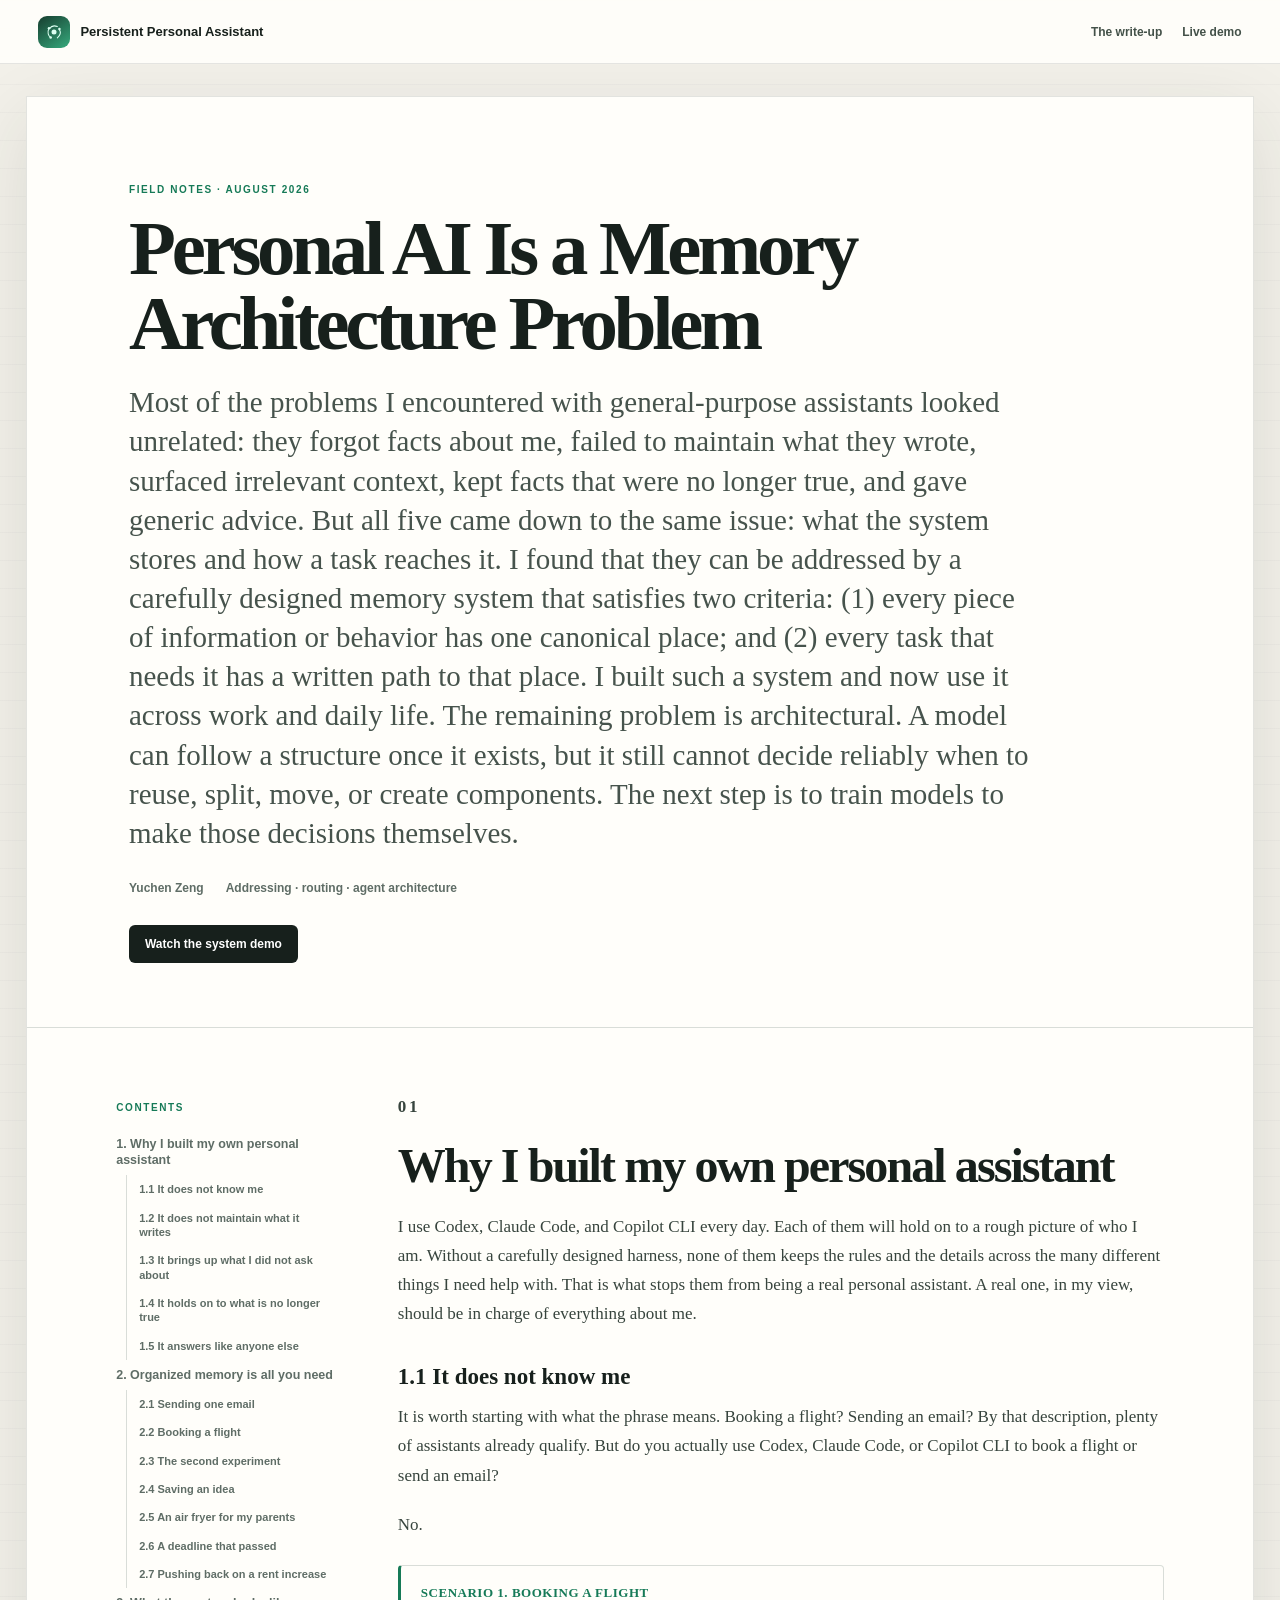
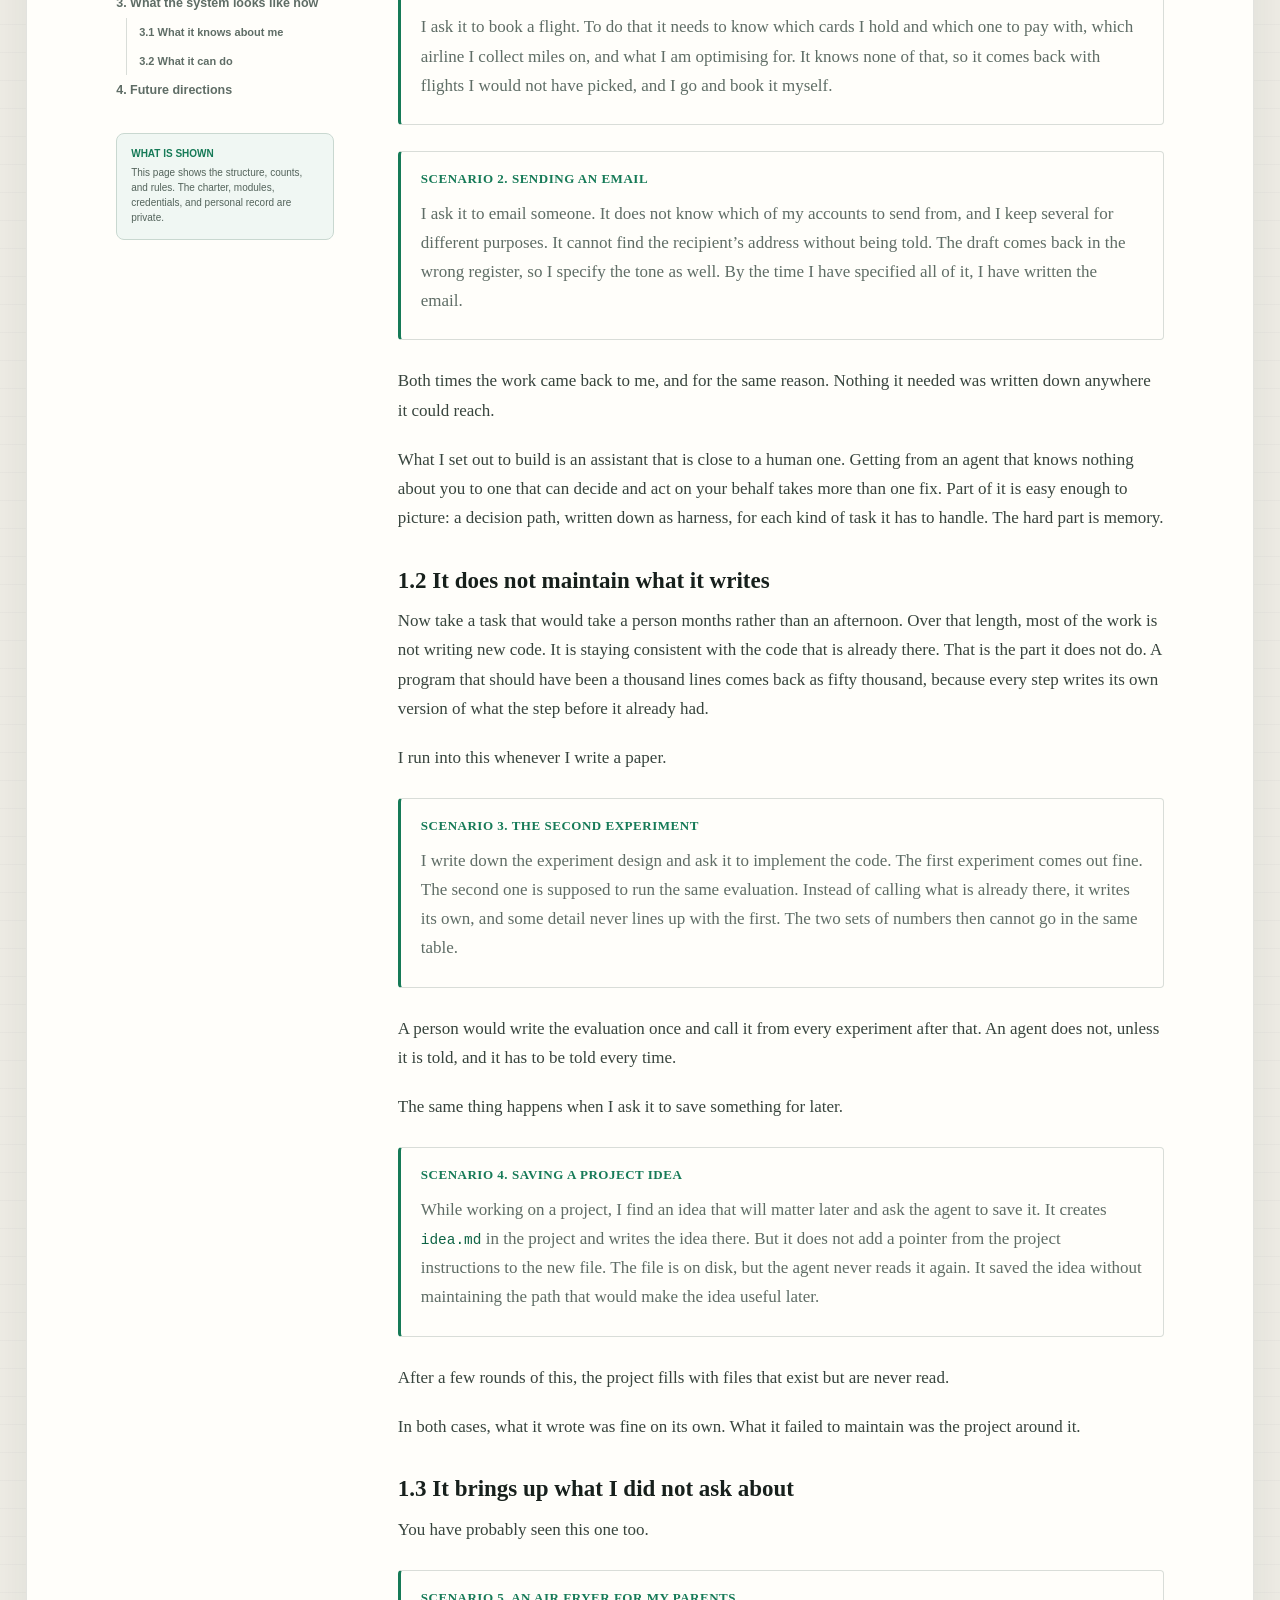
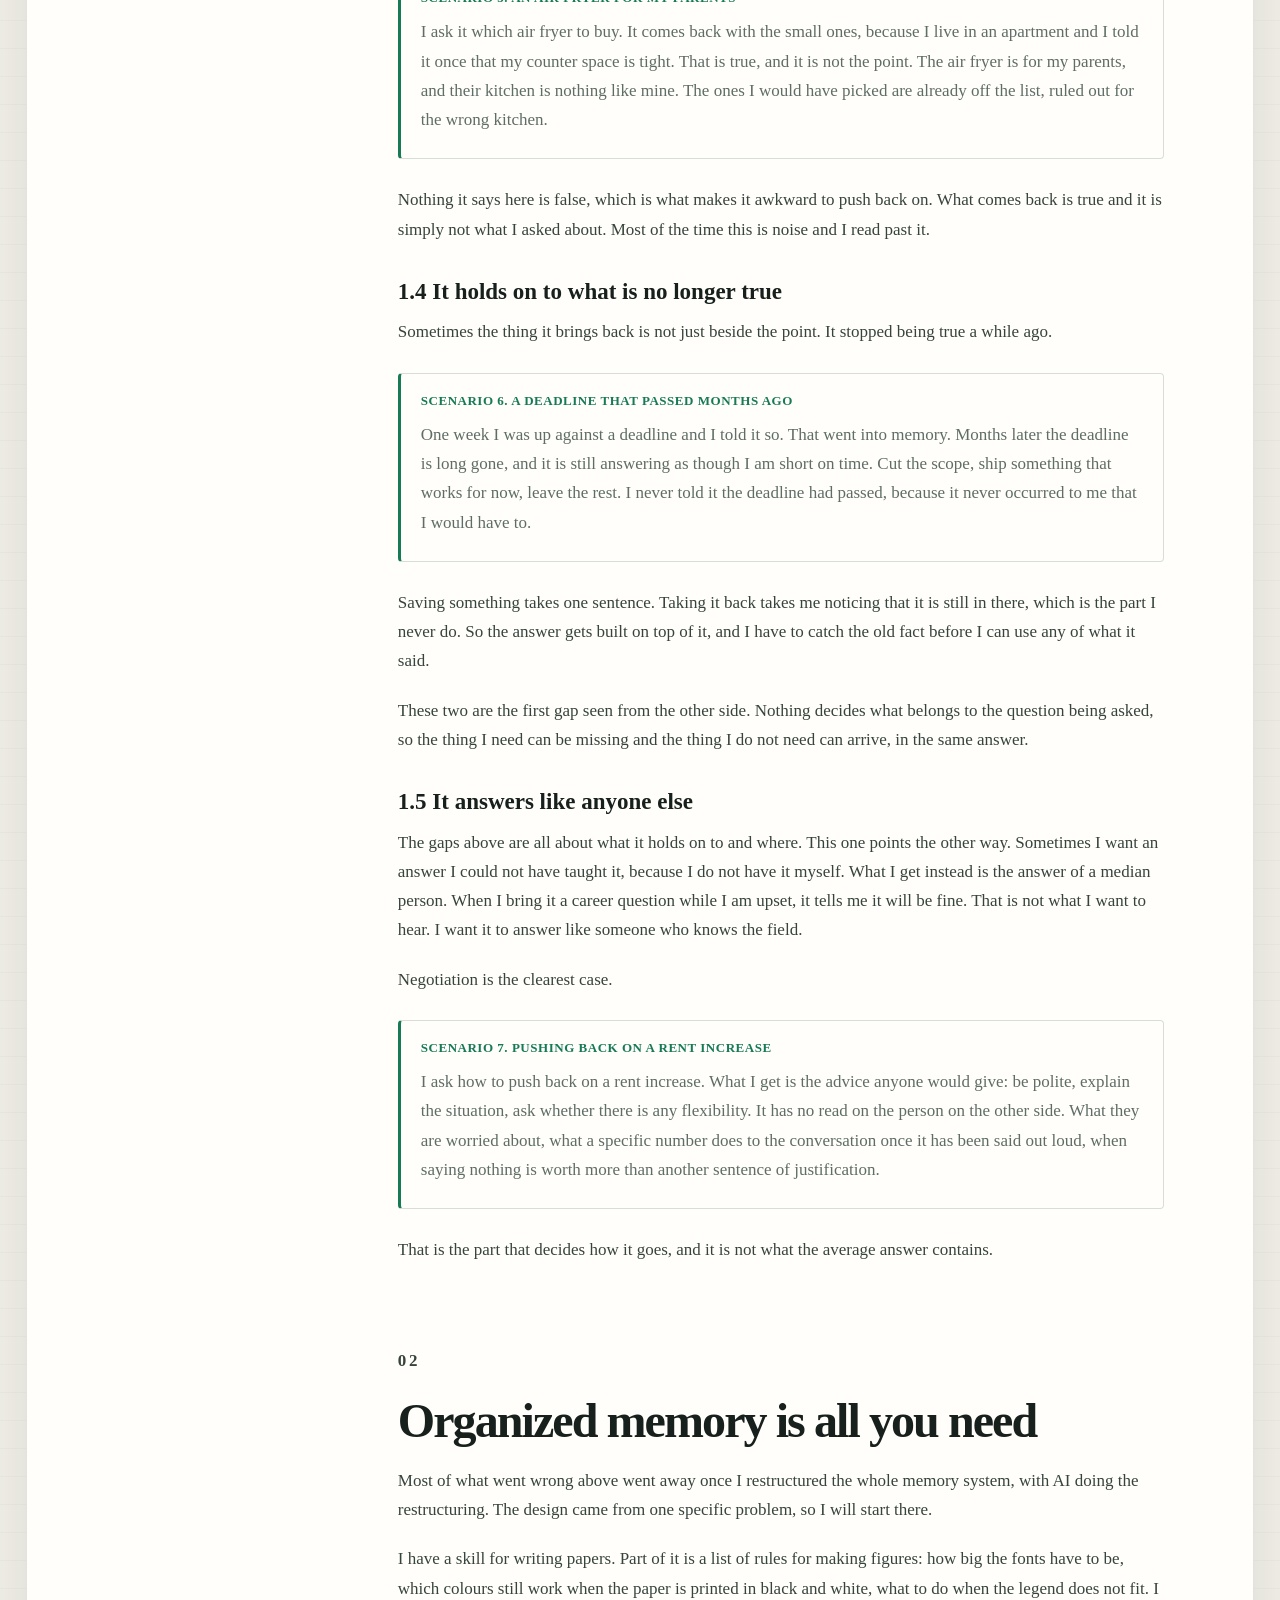
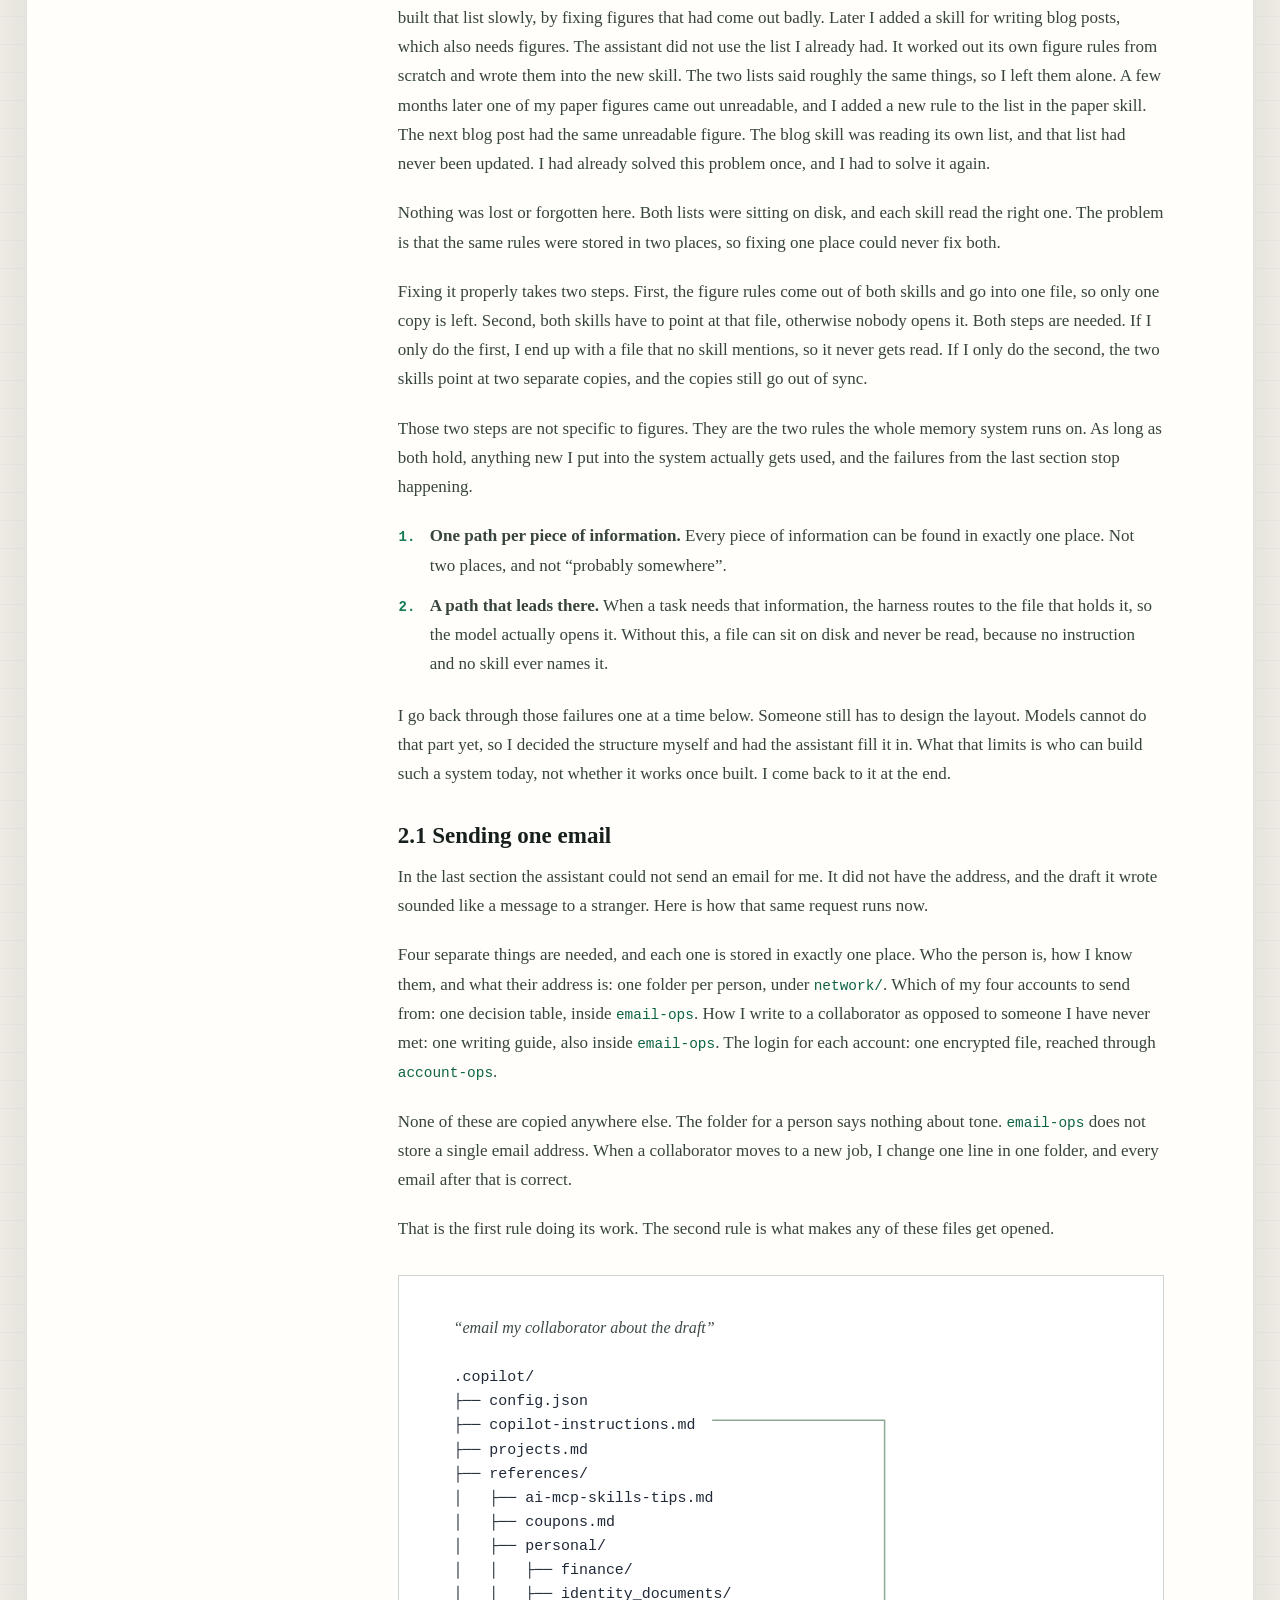
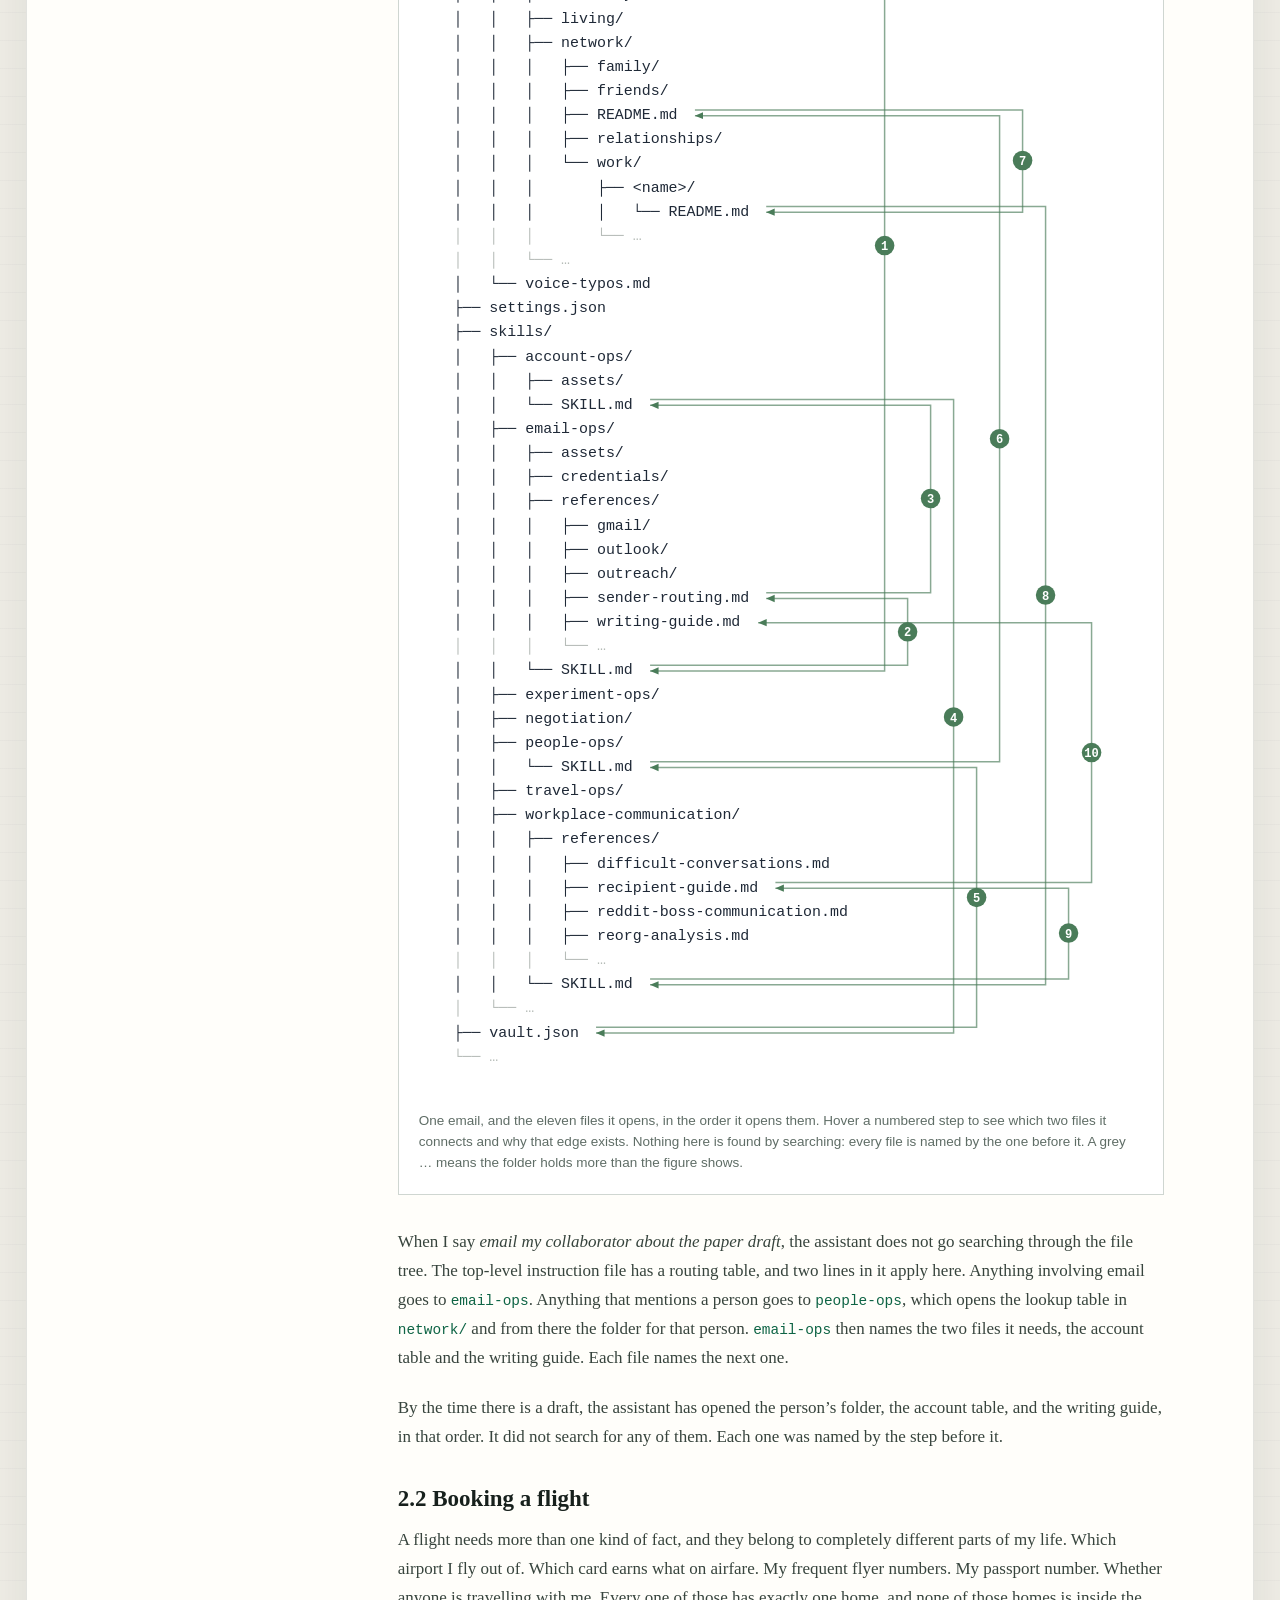
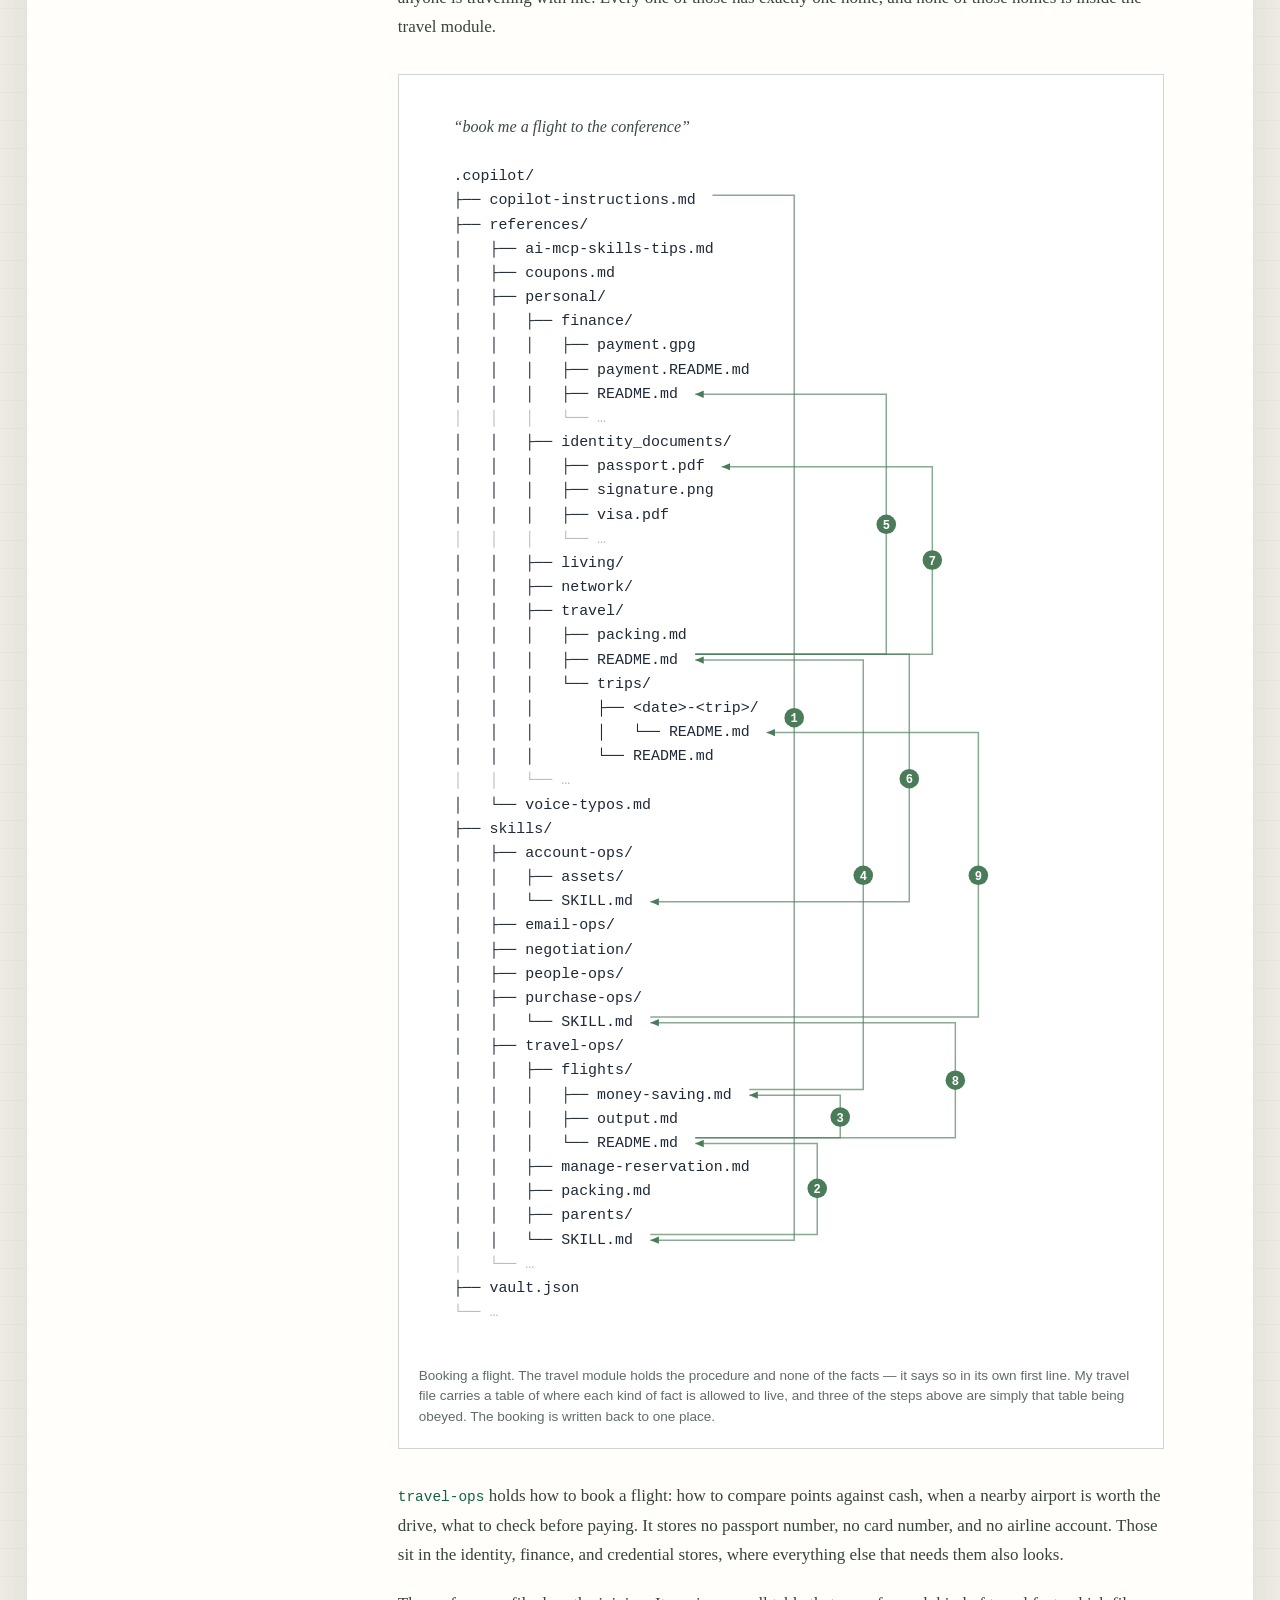
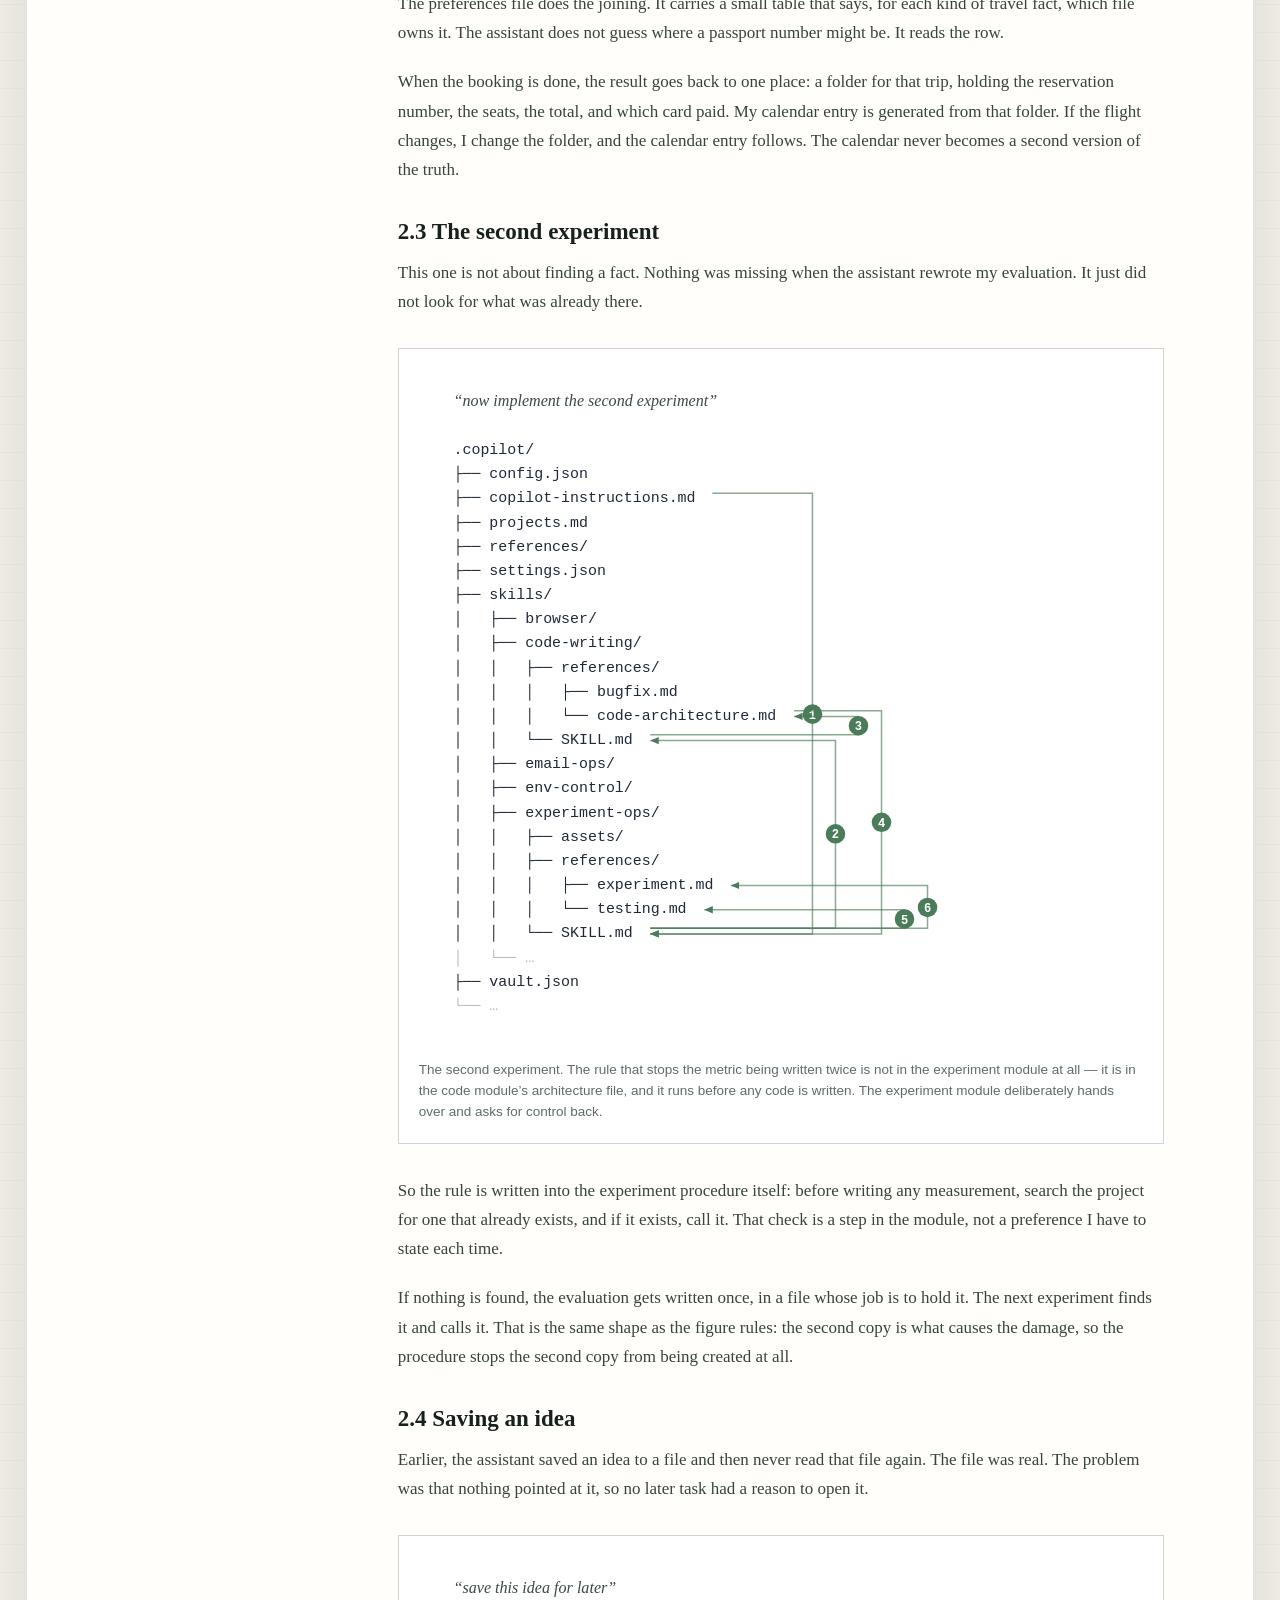
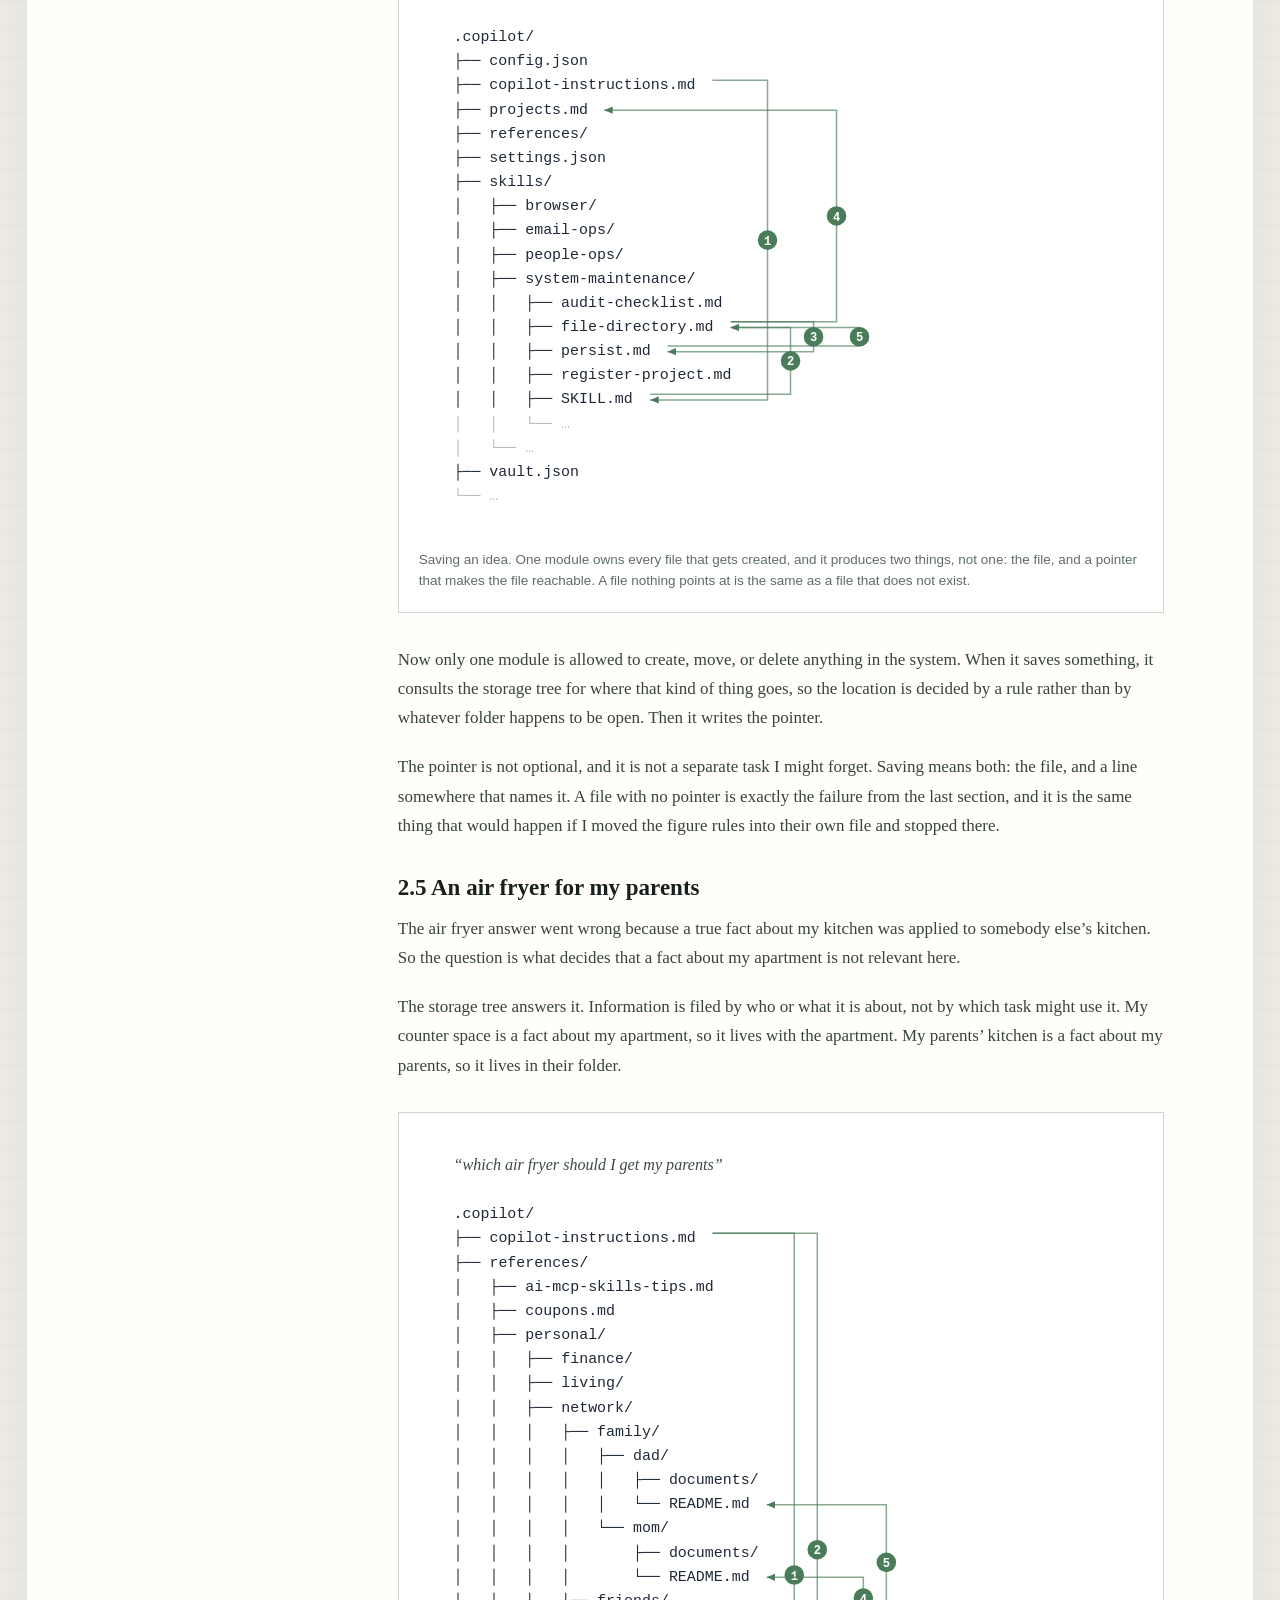
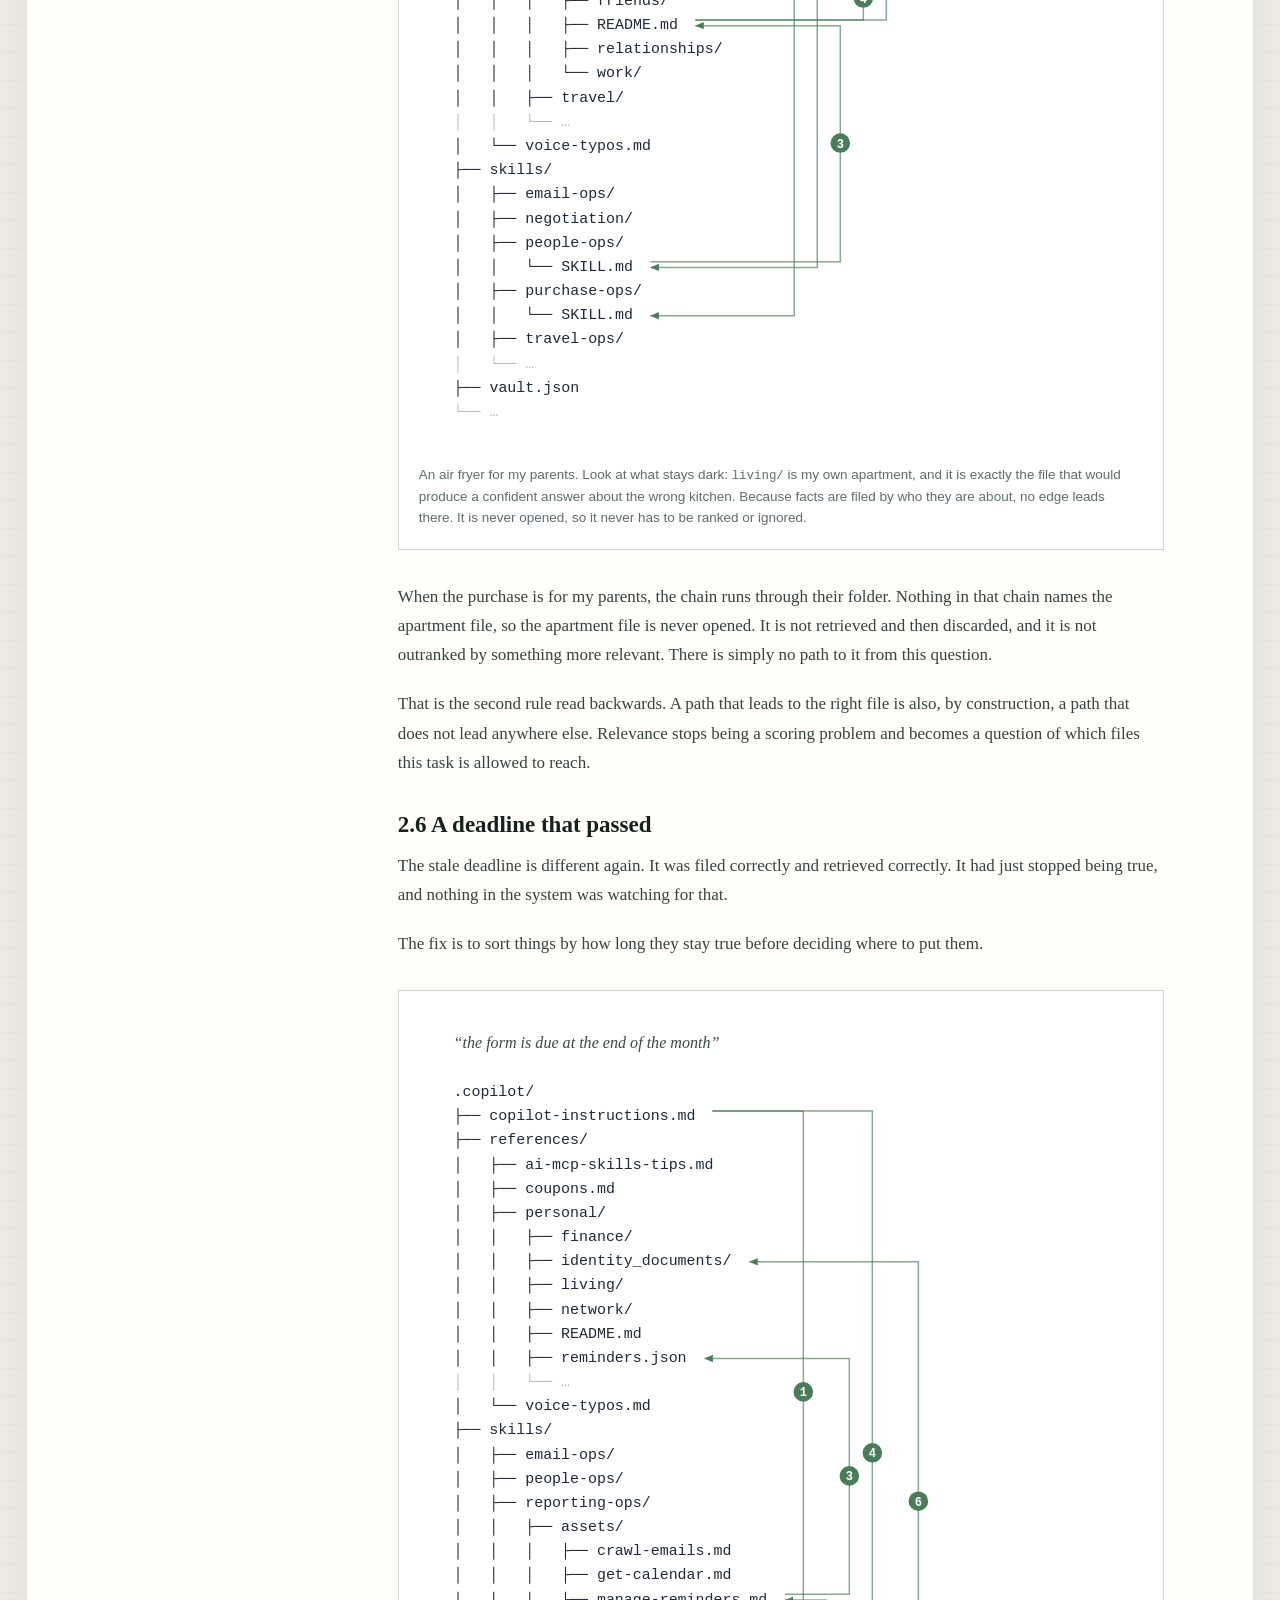
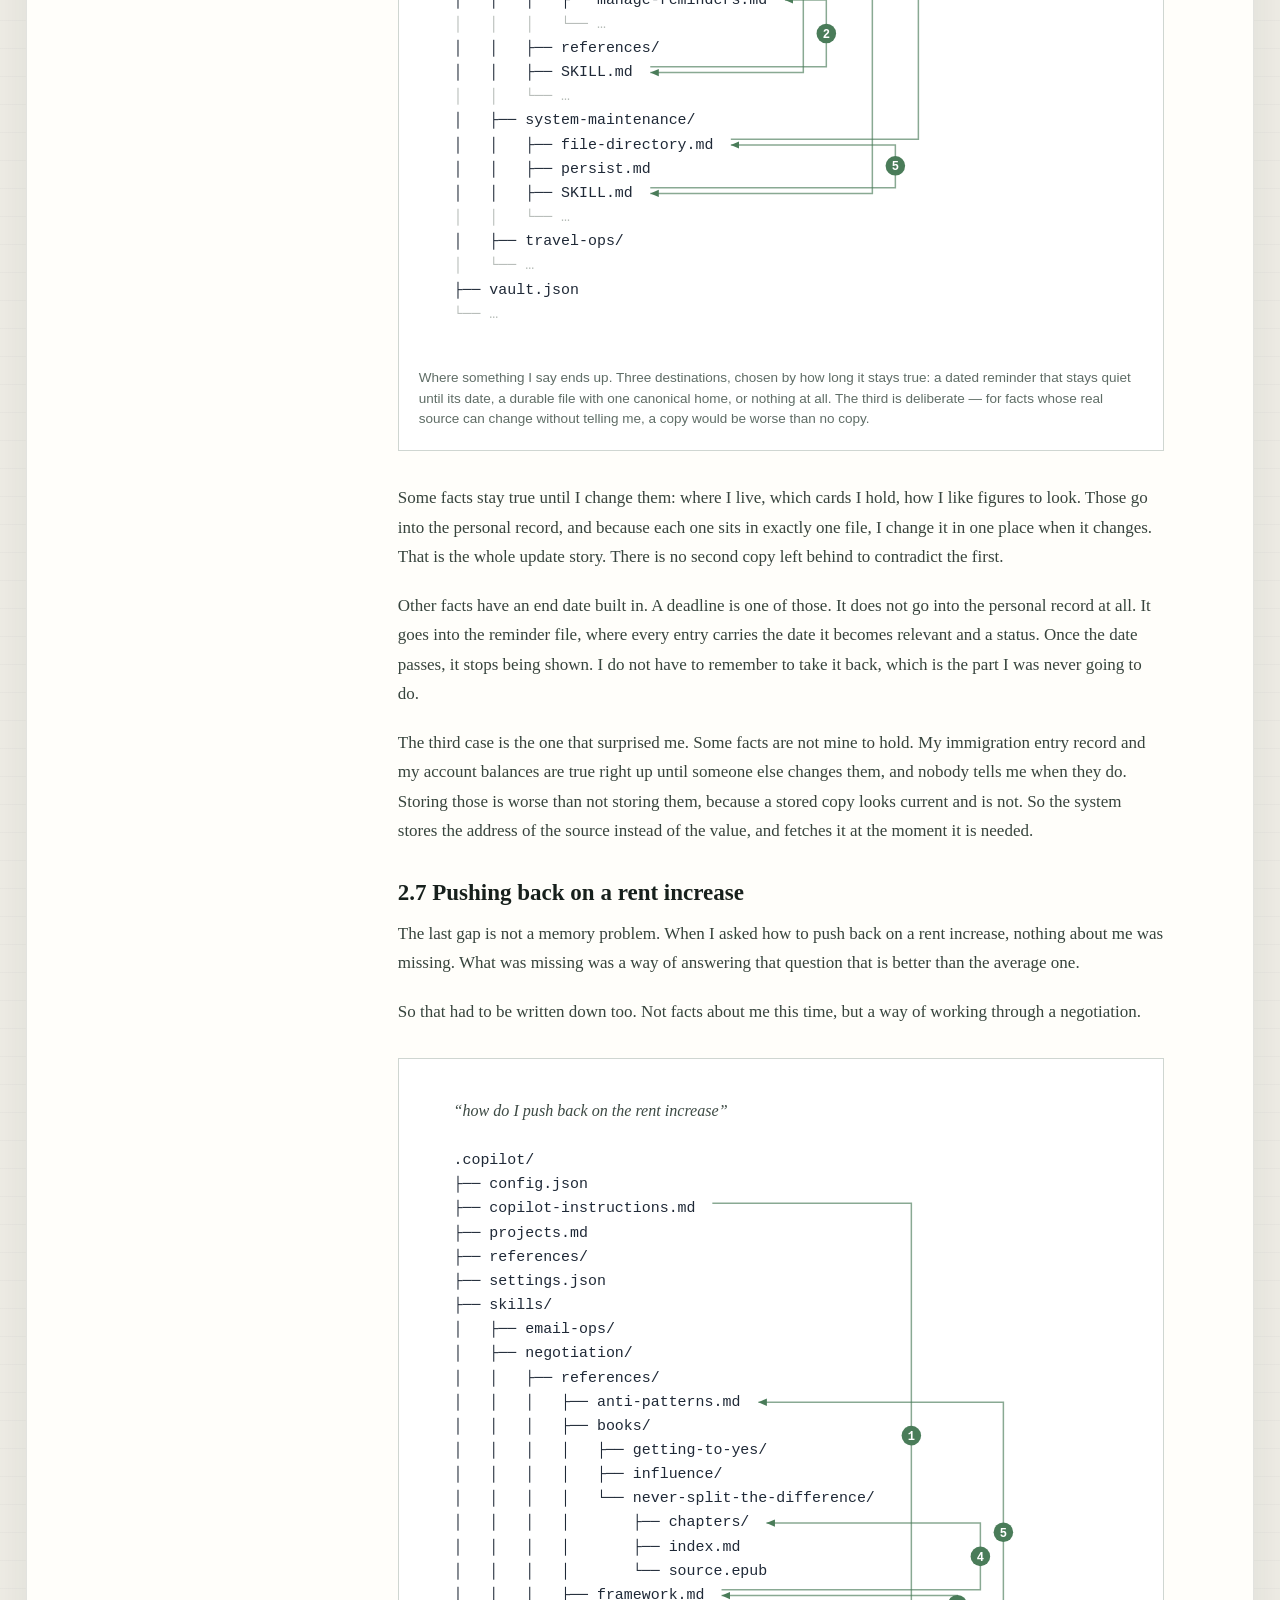
==== commit ce9d6199: "Add interactive routing trace figures Co-authored-by: Copilot <223556219+Copilot@users.noreply.githu" ====
--- a/docs/index.html
+++ b/docs/index.html
@@ -9,7 +9,7 @@
     >
     <title>Personal AI Is a Memory Architecture Problem</title>
     <link rel="icon" href="data:,">
-    <link rel="stylesheet" href="doc.css?v=14">
+    <link rel="stylesheet" href="doc.css?v=16">
   </head>
   <body>
     <header class="site-header">
@@ -407,16 +407,80 @@
                 makes any of these files get opened.
               </p>
 
-              <figure class="system-figure">
-                <svg class="routing-map" viewBox="0 0 1000 488" role="img" aria-label="Routing map for a single email request"><defs><marker id="arw" viewBox="0 0 8 8" refX="7" refY="4" markerWidth="7" markerHeight="7" orient="auto-start-reverse"><path d="M 0 1 L 7 4 L 0 7 z" fill="#b0b8b3"/></marker></defs><path class="g-edge" d="M 500 76 V 97 H 500 V 118"/><path class="g-edge" d="M 500 176 V 197 H 270 V 218"/><path class="g-edge" d="M 500 176 V 197 H 733 V 218"/><path class="g-edge" d="M 270 276 V 297 H 159 V 318"/><path class="g-edge" d="M 733 276 V 297 H 405 V 318"/><path class="g-edge" d="M 733 276 V 297 H 651 V 318"/><path class="g-edge" d="M 733 276 V 297 H 868 V 318"/><path class="g-edge" d="M 159 376 V 397 H 275 V 418"/><path class="g-edge" d="M 868 376 V 397 H 822 V 418"/><g class="g-req"><rect x="274" y="18" width="452" height="58" rx="5"/><text class="g-base" x="500" y="52" text-anchor="middle">&#8220;email my collaborator about the draft&#8221;</text></g><g class="g-mod"><rect x="384" y="118" width="233" height="58" rx="5"/><text class="g-base" x="500" y="144" text-anchor="middle">copilot-instructions.md</text><text class="g-sub" x="500" y="161" text-anchor="middle">top-level routing table</text></g><g class="g-mod"><rect x="187" y="218" width="166" height="58" rx="5"/><text class="g-dir" x="270" y="242" text-anchor="middle">skills/people-ops/</text><text class="g-base" x="270" y="259" text-anchor="middle">SKILL.md</text></g><g class="g-mod"><rect x="653" y="218" width="160" height="58" rx="5"/><text class="g-dir" x="733" y="242" text-anchor="middle">skills/email-ops/</text><text class="g-base" x="733" y="259" text-anchor="middle">SKILL.md</text></g><g class="g-file"><rect x="44" y="318" width="230" height="58" rx="5"/><text class="g-dir" x="159" y="337" text-anchor="middle">references/personal/network/</text><text class="g-base" x="159" y="353" text-anchor="middle">README.md</text><text class="g-sub" x="159" y="367" text-anchor="middle">lookup table</text></g><g class="g-file"><rect x="290" y="318" width="230" height="58" rx="5"/><text class="g-dir" x="405" y="337" text-anchor="middle">skills/email-ops/references/</text><text class="g-base" x="405" y="353" text-anchor="middle">sender-routing.md</text><text class="g-sub" x="405" y="367" text-anchor="middle">which account</text></g><g class="g-file"><rect x="536" y="318" width="230" height="58" rx="5"/><text class="g-dir" x="651" y="337" text-anchor="middle">skills/email-ops/references/</text><text class="g-base" x="651" y="353" text-anchor="middle">writing-guide.md</text><text class="g-sub" x="651" y="367" text-anchor="middle">tone and register</text></g><g class="g-mod"><rect x="782" y="318" width="173" height="58" rx="5"/><text class="g-dir" x="868" y="342" text-anchor="middle">skills/account-ops/</text><text class="g-base" x="868" y="359" text-anchor="middle">SKILL.md</text></g><g class="g-file"><rect x="103" y="418" width="344" height="58" rx="5"/><text class="g-dir" x="275" y="437" text-anchor="middle">references/personal/network/work/&lt;name&gt;/</text><text class="g-base" x="275" y="453" text-anchor="middle">README.md</text><text class="g-sub" x="275" y="467" text-anchor="middle">address, history</text></g><g class="g-file"><rect x="747" y="418" width="150" height="58" rx="5"/><text class="g-base" x="822" y="444" text-anchor="middle">vault.json</text><text class="g-sub" x="822" y="461" text-anchor="middle">encrypted</text></g></svg>
-                <figcaption class="map-caption">
-                  One request, and the files it opens. Paths here and in every
-                  later map are relative to the configuration root. Green boxes
-                  route, blue boxes hold information, and each piece of
-                  information sits in exactly one of them. Every edge is written
-                  down somewhere: no step in this chain is found by searching.
-                </figcaption>
-              </figure>
+              <!--TRACE:email-->
+<figure class="system-figure trace-figure">
+<div class="trace" data-trace="email"><div class="trace-tip" role="status"></div>
+<svg class="trace-map" viewBox="0 0 628 1218" style="max-width:722px" role="img" aria-label="File tree traced by a single email request">
+<defs><marker id="tr-email" viewBox="0 0 8 8" refX="7" refY="4" markerWidth="6.5" markerHeight="6.5" orient="auto-start-reverse"><path d="M0 1L7 4L0 7z"/></marker><marker id="tr-email-on" viewBox="0 0 8 8" refX="7" refY="4" markerWidth="6.5" markerHeight="6.5" orient="auto-start-reverse"><path d="M0 1L7 4L0 7z"/></marker></defs>
+<text class="trace-prompt" x="30" y="32">&#8220;email my collaborator about the draft&#8221;</text>
+<g class="trow" data-row="0"><rect class="thl" x="21" y="60" width="88" height="19" rx="3"/><rect class="tbox" x="23" y="60" width="84" height="19" rx="3"/><text x="30" y="74" xml:space="preserve">.copilot/</text></g>
+<g class="trow" data-row="1"><rect class="thl" x="21" y="81" width="135" height="19" rx="3"/><rect class="tbox" x="54" y="81" width="100" height="19" rx="3"/><text x="30" y="95" xml:space="preserve">├── config.json</text></g>
+<g class="trow" data-row="2"><rect class="thl" x="21" y="102" width="229" height="19" rx="3"/><rect class="tbox" x="54" y="102" width="194" height="19" rx="3"/><text x="30" y="116" xml:space="preserve">├── copilot-instructions.md</text></g>
+<g class="trow" data-row="3"><rect class="thl" x="21" y="123" width="135" height="19" rx="3"/><rect class="tbox" x="54" y="123" width="100" height="19" rx="3"/><text x="30" y="137" xml:space="preserve">├── projects.md</text></g>
+<g class="trow" data-row="4"><rect class="thl" x="21" y="144" width="135" height="19" rx="3"/><rect class="tbox" x="54" y="144" width="100" height="19" rx="3"/><text x="30" y="158" xml:space="preserve">├── references/</text></g>
+<g class="trow" data-row="5"><rect class="thl" x="21" y="165" width="245" height="19" rx="3"/><rect class="tbox" x="86" y="165" width="178" height="19" rx="3"/><text x="30" y="179" xml:space="preserve">│   ├── ai-mcp-skills-tips.md</text></g>
+<g class="trow" data-row="6"><rect class="thl" x="21" y="186" width="159" height="19" rx="3"/><rect class="tbox" x="86" y="186" width="92" height="19" rx="3"/><text x="30" y="200" xml:space="preserve">│   ├── coupons.md</text></g>
+<g class="trow" data-row="7"><rect class="thl" x="21" y="207" width="151" height="19" rx="3"/><rect class="tbox" x="86" y="207" width="84" height="19" rx="3"/><text x="30" y="221" xml:space="preserve">│   ├── personal/</text></g>
+<g class="trow" data-row="8"><rect class="thl" x="21" y="228" width="175" height="19" rx="3"/><rect class="tbox" x="117" y="228" width="77" height="19" rx="3"/><text x="30" y="242" xml:space="preserve">│   │   ├── finance/</text></g>
+<g class="trow" data-row="9"><rect class="thl" x="21" y="249" width="261" height="19" rx="3"/><rect class="tbox" x="117" y="249" width="163" height="19" rx="3"/><text x="30" y="263" xml:space="preserve">│   │   ├── identity_documents/</text></g>
+<g class="trow" data-row="10"><rect class="thl" x="21" y="270" width="167" height="19" rx="3"/><rect class="tbox" x="117" y="270" width="69" height="19" rx="3"/><text x="30" y="284" xml:space="preserve">│   │   ├── living/</text></g>
+<g class="trow" data-row="11"><rect class="thl" x="21" y="291" width="175" height="19" rx="3"/><rect class="tbox" x="117" y="291" width="77" height="19" rx="3"/><text x="30" y="305" xml:space="preserve">│   │   ├── network/</text></g>
+<g class="trow" data-row="12"><rect class="thl" x="21" y="312" width="198" height="19" rx="3"/><rect class="tbox" x="148" y="312" width="69" height="19" rx="3"/><text x="30" y="326" xml:space="preserve">│   │   │   ├── family/</text></g>
+<g class="trow" data-row="13"><rect class="thl" x="21" y="333" width="206" height="19" rx="3"/><rect class="tbox" x="148" y="333" width="77" height="19" rx="3"/><text x="30" y="347" xml:space="preserve">│   │   │   ├── friends/</text></g>
+<g class="trow" data-row="14"><rect class="thl" x="21" y="354" width="214" height="19" rx="3"/><rect class="tbox" x="148" y="354" width="84" height="19" rx="3"/><text x="30" y="368" xml:space="preserve">│   │   │   ├── README.md</text></g>
+<g class="trow" data-row="15"><rect class="thl" x="21" y="375" width="253" height="19" rx="3"/><rect class="tbox" x="148" y="375" width="124" height="19" rx="3"/><text x="30" y="389" xml:space="preserve">│   │   │   ├── relationships/</text></g>
+<g class="trow" data-row="16"><rect class="thl" x="21" y="396" width="182" height="19" rx="3"/><rect class="tbox" x="148" y="396" width="53" height="19" rx="3"/><text x="30" y="410" xml:space="preserve">│   │   │   └── work/</text></g>
+<g class="trow" data-row="17"><rect class="thl" x="21" y="417" width="229" height="19" rx="3"/><rect class="tbox" x="180" y="417" width="69" height="19" rx="3"/><text x="30" y="431" xml:space="preserve">│   │   │       ├── &lt;name&gt;/</text></g>
+<g class="trow" data-row="18"><rect class="thl" x="21" y="438" width="276" height="19" rx="3"/><rect class="tbox" x="211" y="438" width="84" height="19" rx="3"/><text x="30" y="452" xml:space="preserve">│   │   │       │   └── README.md</text></g>
+<g class="trow tell" data-row="19"><rect class="thl" x="21" y="459" width="182" height="19" rx="3"/><rect class="tbox" x="180" y="459" width="22" height="19" rx="3"/><text x="30" y="473" xml:space="preserve">│   │   │       └── …</text></g>
+<g class="trow tell" data-row="20"><rect class="thl" x="21" y="480" width="120" height="19" rx="3"/><rect class="tbox" x="117" y="480" width="22" height="19" rx="3"/><text x="30" y="494" xml:space="preserve">│   │   └── …</text></g>
+<g class="trow" data-row="21"><rect class="thl" x="21" y="501" width="190" height="19" rx="3"/><rect class="tbox" x="86" y="501" width="124" height="19" rx="3"/><text x="30" y="515" xml:space="preserve">│   └── voice-typos.md</text></g>
+<g class="trow" data-row="22"><rect class="thl" x="21" y="522" width="151" height="19" rx="3"/><rect class="tbox" x="54" y="522" width="116" height="19" rx="3"/><text x="30" y="536" xml:space="preserve">├── settings.json</text></g>
+<g class="trow" data-row="23"><rect class="thl" x="21" y="543" width="104" height="19" rx="3"/><rect class="tbox" x="54" y="543" width="69" height="19" rx="3"/><text x="30" y="557" xml:space="preserve">├── skills/</text></g>
+<g class="trow" data-row="24"><rect class="thl" x="21" y="564" width="175" height="19" rx="3"/><rect class="tbox" x="86" y="564" width="108" height="19" rx="3"/><text x="30" y="578" xml:space="preserve">│   ├── account-ops/</text></g>
+<g class="trow" data-row="25"><rect class="thl" x="21" y="585" width="167" height="19" rx="3"/><rect class="tbox" x="117" y="585" width="69" height="19" rx="3"/><text x="30" y="599" xml:space="preserve">│   │   ├── assets/</text></g>
+<g class="trow" data-row="26"><rect class="thl" x="21" y="606" width="175" height="19" rx="3"/><rect class="tbox" x="117" y="606" width="77" height="19" rx="3"/><text x="30" y="620" xml:space="preserve">│   │   └── SKILL.md</text></g>
+<g class="trow" data-row="27"><rect class="thl" x="21" y="627" width="159" height="19" rx="3"/><rect class="tbox" x="86" y="627" width="92" height="19" rx="3"/><text x="30" y="641" xml:space="preserve">│   ├── email-ops/</text></g>
+<g class="trow" data-row="28"><rect class="thl" x="21" y="648" width="167" height="19" rx="3"/><rect class="tbox" x="117" y="648" width="69" height="19" rx="3"/><text x="30" y="662" xml:space="preserve">│   │   ├── assets/</text></g>
+<g class="trow" data-row="29"><rect class="thl" x="21" y="669" width="206" height="19" rx="3"/><rect class="tbox" x="117" y="669" width="108" height="19" rx="3"/><text x="30" y="683" xml:space="preserve">│   │   ├── credentials/</text></g>
+<g class="trow" data-row="30"><rect class="thl" x="21" y="690" width="198" height="19" rx="3"/><rect class="tbox" x="117" y="690" width="100" height="19" rx="3"/><text x="30" y="704" xml:space="preserve">│   │   ├── references/</text></g>
+<g class="trow" data-row="31"><rect class="thl" x="21" y="711" width="190" height="19" rx="3"/><rect class="tbox" x="148" y="711" width="61" height="19" rx="3"/><text x="30" y="725" xml:space="preserve">│   │   │   ├── gmail/</text></g>
+<g class="trow" data-row="32"><rect class="thl" x="21" y="732" width="206" height="19" rx="3"/><rect class="tbox" x="148" y="732" width="77" height="19" rx="3"/><text x="30" y="746" xml:space="preserve">│   │   │   ├── outlook/</text></g>
+<g class="trow" data-row="33"><rect class="thl" x="21" y="753" width="214" height="19" rx="3"/><rect class="tbox" x="148" y="753" width="84" height="19" rx="3"/><text x="30" y="767" xml:space="preserve">│   │   │   ├── outreach/</text></g>
+<g class="trow" data-row="34"><rect class="thl" x="21" y="774" width="276" height="19" rx="3"/><rect class="tbox" x="148" y="774" width="147" height="19" rx="3"/><text x="30" y="788" xml:space="preserve">│   │   │   ├── sender-routing.md</text></g>
+<g class="trow" data-row="35"><rect class="thl" x="21" y="795" width="269" height="19" rx="3"/><rect class="tbox" x="148" y="795" width="139" height="19" rx="3"/><text x="30" y="809" xml:space="preserve">│   │   │   ├── writing-guide.md</text></g>
+<g class="trow tell" data-row="36"><rect class="thl" x="21" y="816" width="151" height="19" rx="3"/><rect class="tbox" x="148" y="816" width="22" height="19" rx="3"/><text x="30" y="830" xml:space="preserve">│   │   │   └── …</text></g>
+<g class="trow" data-row="37"><rect class="thl" x="21" y="837" width="175" height="19" rx="3"/><rect class="tbox" x="117" y="837" width="77" height="19" rx="3"/><text x="30" y="851" xml:space="preserve">│   │   └── SKILL.md</text></g>
+<g class="trow" data-row="38"><rect class="thl" x="21" y="858" width="198" height="19" rx="3"/><rect class="tbox" x="86" y="858" width="131" height="19" rx="3"/><text x="30" y="872" xml:space="preserve">│   ├── experiment-ops/</text></g>
+<g class="trow" data-row="39"><rect class="thl" x="21" y="879" width="175" height="19" rx="3"/><rect class="tbox" x="86" y="879" width="108" height="19" rx="3"/><text x="30" y="893" xml:space="preserve">│   ├── negotiation/</text></g>
+<g class="trow" data-row="40"><rect class="thl" x="21" y="900" width="167" height="19" rx="3"/><rect class="tbox" x="86" y="900" width="100" height="19" rx="3"/><text x="30" y="914" xml:space="preserve">│   ├── people-ops/</text></g>
+<g class="trow" data-row="41"><rect class="thl" x="21" y="921" width="175" height="19" rx="3"/><rect class="tbox" x="117" y="921" width="77" height="19" rx="3"/><text x="30" y="935" xml:space="preserve">│   │   └── SKILL.md</text></g>
+<g class="trow" data-row="42"><rect class="thl" x="21" y="942" width="167" height="19" rx="3"/><rect class="tbox" x="86" y="942" width="100" height="19" rx="3"/><text x="30" y="956" xml:space="preserve">│   ├── travel-ops/</text></g>
+<g class="trow" data-row="43"><rect class="thl" x="21" y="963" width="269" height="19" rx="3"/><rect class="tbox" x="86" y="963" width="202" height="19" rx="3"/><text x="30" y="977" xml:space="preserve">│   ├── workplace-communication/</text></g>
+<g class="trow" data-row="44"><rect class="thl" x="21" y="984" width="198" height="19" rx="3"/><rect class="tbox" x="117" y="984" width="100" height="19" rx="3"/><text x="30" y="998" xml:space="preserve">│   │   ├── references/</text></g>
+<g class="trow" data-row="45"><rect class="thl" x="21" y="1005" width="347" height="19" rx="3"/><rect class="tbox" x="148" y="1005" width="218" height="19" rx="3"/><text x="30" y="1019" xml:space="preserve">│   │   │   ├── difficult-conversations.md</text></g>
+<g class="trow" data-row="46"><rect class="thl" x="21" y="1026" width="284" height="19" rx="3"/><rect class="tbox" x="148" y="1026" width="155" height="19" rx="3"/><text x="30" y="1040" xml:space="preserve">│   │   │   ├── recipient-guide.md</text></g>
+<g class="trow" data-row="47"><rect class="thl" x="21" y="1047" width="363" height="19" rx="3"/><rect class="tbox" x="148" y="1047" width="233" height="19" rx="3"/><text x="30" y="1061" xml:space="preserve">│   │   │   ├── reddit-boss-communication.md</text></g>
+<g class="trow" data-row="48"><rect class="thl" x="21" y="1068" width="276" height="19" rx="3"/><rect class="tbox" x="148" y="1068" width="147" height="19" rx="3"/><text x="30" y="1082" xml:space="preserve">│   │   │   ├── reorg-analysis.md</text></g>
+<g class="trow tell" data-row="49"><rect class="thl" x="21" y="1089" width="151" height="19" rx="3"/><rect class="tbox" x="148" y="1089" width="22" height="19" rx="3"/><text x="30" y="1103" xml:space="preserve">│   │   │   └── …</text></g>
+<g class="trow" data-row="50"><rect class="thl" x="21" y="1110" width="175" height="19" rx="3"/><rect class="tbox" x="117" y="1110" width="77" height="19" rx="3"/><text x="30" y="1124" xml:space="preserve">│   │   └── SKILL.md</text></g>
+<g class="trow tell" data-row="51"><rect class="thl" x="21" y="1131" width="88" height="19" rx="3"/><rect class="tbox" x="86" y="1131" width="22" height="19" rx="3"/><text x="30" y="1145" xml:space="preserve">│   └── …</text></g>
+<g class="trow" data-row="52"><rect class="thl" x="21" y="1152" width="128" height="19" rx="3"/><rect class="tbox" x="54" y="1152" width="92" height="19" rx="3"/><text x="30" y="1166" xml:space="preserve">├── vault.json</text></g>
+<g class="trow tell" data-row="53"><rect class="thl" x="21" y="1173" width="57" height="19" rx="3"/><rect class="tbox" x="54" y="1173" width="22" height="19" rx="3"/><text x="30" y="1187" xml:space="preserve">└── …</text></g>
+<g class="thop" data-step="1" data-rows="0,2,0,23,27,37" data-ends="2,37" data-src="copilot-instructions.md" data-dst="skills/email-ops/SKILL.md" data-why="This is the one file that is always read first, before anything else happens. Most of it is a routing table: a list of situations on the left, and for each one the module that handles it on the right. One row says that anything to do with reading, writing, searching or sending email is handled by email-ops. This is an email, so that row matches and nothing else in the file matters right now."><path class="twire" d="M 255 108 H 405 V 848 H 201" fill="none" marker-end="url(#tr-email)"/><path class="thit" d="M 255 108 H 405 V 848 H 201" fill="none"/><circle class="tbadge" cx="405" cy="478" r="8.5"/><text class="tnum" x="405" y="482" text-anchor="middle">1</text></g>
+<g class="thop" data-step="2" data-rows="0,23,27,37,0,23,27,30,34" data-ends="37,34" data-src="skills/email-ops/SKILL.md" data-dst="email-ops/references/sender-routing.md" data-why="email-ops/SKILL.md is the how-to for email: reading, searching, drafting, attaching files, actually sending. It is written as a decision tree. One branch says that before an email can go out, it has to be decided which of my accounts it comes from &#8212; and that this file does not decide it. It points at sender-routing.md."><path class="twire" d="M 201 843 H 425 V 785 H 302" fill="none" marker-end="url(#tr-email)"/><path class="thit" d="M 201 843 H 425 V 785 H 302" fill="none"/><circle class="tbadge" cx="425" cy="814" r="8.5"/><text class="tnum" x="425" y="818" text-anchor="middle">2</text></g>
+<g class="thop" data-step="3" data-rows="0,23,27,30,34,0,23,24,26" data-ends="34,26" data-src="email-ops/references/sender-routing.md" data-dst="skills/account-ops/SKILL.md" data-why="sender-routing.md is a short table of my email accounts and what each one is for: work mail from the work account, academic mail from the academic one, sign-ups and shopping from a throwaway. There is also a rule that if a thread with this person already exists, keep replying from whatever account it started on. A work collaborator lands on the work account. That settles the address &#8212; not the login for it."><path class="twire" d="M 302 780 H 445 V 617 H 201" fill="none" marker-end="url(#tr-email)"/><path class="thit" d="M 302 780 H 445 V 617 H 201" fill="none"/><circle class="tbadge" cx="445" cy="698" r="8.5"/><text class="tnum" x="445" y="702" text-anchor="middle">3</text></g>
+<g class="thop" data-step="4" data-rows="0,23,24,26,0,52" data-ends="26,52" data-src="skills/account-ops/SKILL.md" data-dst="vault.json" data-why="account-ops/SKILL.md is the rulebook for accounts and logins, and its first rule is that no password is ever written into a skill file, a note, or a scratch file. Every credential in the whole system lives in one encrypted store. This file only explains how to read from that store and how to add to it, so the login for the work account gets fetched from there."><path class="twire" d="M 201 612 H 465 V 1163 H 154" fill="none" marker-end="url(#tr-email)"/><path class="thit" d="M 201 612 H 465 V 1163 H 154" fill="none"/><circle class="tbadge" cx="465" cy="888" r="8.5"/><text class="tnum" x="465" y="892" text-anchor="middle">4</text></g>
+<g class="thop" data-step="5" data-rows="0,52,0,23,40,41" data-ends="52,41" data-src="vault.json" data-dst="skills/people-ops/SKILL.md" data-why="Everything needed to send is now in hand. What is still missing is the person it goes to. The instruction file has a rule for that as well: the moment a human being is mentioned, even in passing, people-ops gets consulted before anything is done with them &#8212; so a name is never treated as a stranger by mistake."><path class="twire" d="M 154 1158 H 485 V 932 H 201" fill="none" marker-end="url(#tr-email)"/><path class="thit" d="M 154 1158 H 485 V 932 H 201" fill="none"/><circle class="tbadge" cx="485" cy="1045" r="8.5"/><text class="tnum" x="485" y="1049" text-anchor="middle">5</text></g>
+<g class="thop" data-step="6" data-rows="0,23,40,41,0,4,7,11,14" data-ends="41,14" data-src="skills/people-ops/SKILL.md" data-dst="personal/network/README.md" data-why="people-ops/SKILL.md is the rulebook for anything involving a person: whether this person already has a file, where to look them up, what to write down afterwards, where their attachments go. It holds no information about anybody &#8212; only rules. The rule that applies here is the lookup one, and it says the index of everyone lives at references/personal/network/README.md."><path class="twire" d="M 201 927 H 505 V 365 H 240" fill="none" marker-end="url(#tr-email)"/><path class="thit" d="M 201 927 H 505 V 365 H 240" fill="none"/><circle class="tbadge" cx="505" cy="646" r="8.5"/><text class="tnum" x="505" y="650" text-anchor="middle">6</text></g>
+<g class="thop" data-step="7" data-rows="0,4,7,11,14,0,4,7,11,16,17,18" data-ends="14,18" data-src="personal/network/README.md" data-dst="work/&lt;name&gt;/README.md" data-why="network/README.md is that index: one table, one line per person, with their relationship to me, a one-sentence description, and the folder where the rest of them is kept. People are grouped by how I know them &#8212; work, friends, family. The collaborator is in the work group, and their line points at their own folder."><path class="twire" d="M 240 360 H 525 V 449 H 302" fill="none" marker-end="url(#tr-email)"/><path class="thit" d="M 240 360 H 525 V 449 H 302" fill="none"/><circle class="tbadge" cx="525" cy="404" r="8.5"/><text class="tnum" x="525" y="408" text-anchor="middle">7</text></g>
+<g class="thop" data-step="8" data-rows="0,4,7,11,16,17,18,0,23,43,50" data-ends="18,50" data-src="work/&lt;name&gt;/README.md" data-dst="skills/workplace-communication/SKILL.md" data-why="Their folder is where the actual detail lives: email address, role, what they are working on, and notes from everything we have exchanged before. What is not in there is how to talk to them. That is on purpose &#8212; tone follows the working relationship, not the individual, and a separate module owns it."><path class="twire" d="M 302 444 H 545 V 1121 H 201" fill="none" marker-end="url(#tr-email)"/><path class="thit" d="M 302 444 H 545 V 1121 H 201" fill="none"/><circle class="tbadge" cx="545" cy="782" r="8.5"/><text class="tnum" x="545" y="786" text-anchor="middle">8</text></g>
+<g class="thop" data-step="9" data-rows="0,23,43,50,0,23,43,44,46" data-ends="50,46" data-src="skills/workplace-communication/SKILL.md" data-dst="workplace-communication/references/recipient-guide.md" data-why="workplace-communication/SKILL.md covers anything that touches a work relationship: raising a problem with a manager, disagreeing with a peer, reading a reorg announcement. It is a decision tree too, and the branch for an ordinary message says to work out who is receiving it first, then read references/recipient-guide.md."><path class="twire" d="M 201 1116 H 565 V 1037 H 310" fill="none" marker-end="url(#tr-email)"/><path class="thit" d="M 201 1116 H 565 V 1037 H 310" fill="none"/><circle class="tbadge" cx="565" cy="1076" r="8.5"/><text class="tnum" x="565" y="1080" text-anchor="middle">9</text></g>
+<g class="thop" data-step="10" data-rows="0,23,43,44,46,0,23,27,30,35" data-ends="46,35" data-src="workplace-communication/references/recipient-guide.md" data-dst="email-ops/references/writing-guide.md" data-why="recipient-guide.md is a tone table: one row per kind of recipient &#8212; manager, skip-level, a teammate I am close to, an ordinary colleague, a professor or someone outside the company &#8212; and for each one how to open, how to sign off, how formal to be. That fixes what the email should sound like. It does not fix the mechanics, which is what the email writing guide is for: it knows the mail client inserts my signature by itself, so no sign-off is ever typed by hand."><path class="twire" d="M 310 1032 H 585 V 806 H 295" fill="none" marker-end="url(#tr-email)"/><path class="thit" d="M 310 1032 H 585 V 806 H 295" fill="none"/><circle class="tbadge" cx="585" cy="919" r="8.5"/><text class="tnum" x="585" y="923" text-anchor="middle">10</text></g></svg>
+</div>
+<figcaption class="map-caption">One email, and the eleven files it opens, in the order it opens them. Hover a numbered step to see which two files it connects and why that edge exists. Nothing here is found by searching: every file is named by the one before it. A grey &#8230; means the folder holds more than the figure shows.</figcaption>
+</figure>
+<!--/TRACE:email-->
 
               <p>
                 When I say <em>email my collaborator about the paper draft</em>,
@@ -449,10 +513,73 @@
                 inside the travel module.
               </p>
 
-              <figure class="system-figure">
-                <svg class="routing-map" viewBox="0 0 1000 488" role="img" aria-label="Routing map for booking a flight"><defs><marker id="arw" viewBox="0 0 8 8" refX="7" refY="4" markerWidth="7" markerHeight="7" orient="auto-start-reverse"><path d="M 0 1 L 7 4 L 0 7 z" fill="#b0b8b3"/></marker></defs><path class="g-edge" d="M 500 76 V 97 H 500 V 118"/><path class="g-edge" d="M 500 176 V 197 H 358 V 218"/><path class="g-edge" d="M 500 176 V 197 H 652 V 218"/><path class="g-edge" d="M 652 276 V 297 H 202 V 318"/><path class="g-edge" d="M 652 276 V 297 H 392 V 318"/><path class="g-edge" d="M 652 276 V 297 H 594 V 318"/><path class="g-edge" d="M 652 276 V 297 H 798 V 318"/><path class="g-edge g-edge-loop" marker-end="url(#arw)" d="M 417 147 H 14 V 447 H 365"/><g class="g-req"><rect x="286" y="18" width="429" height="58" rx="5"/><text class="g-base" x="500" y="52" text-anchor="middle">&#8220;book me a flight to the conference&#8221;</text></g><g class="g-mod"><rect x="417" y="118" width="166" height="58" rx="5"/><text class="g-dir" x="500" y="142" text-anchor="middle">skills/travel-ops/</text><text class="g-base" x="500" y="159" text-anchor="middle">SKILL.md</text></g><g class="g-file"><rect x="236" y="218" width="244" height="58" rx="5"/><text class="g-dir" x="358" y="237" text-anchor="middle">skills/travel-ops/flights/</text><text class="g-base" x="358" y="253" text-anchor="middle">money-saving.md</text><text class="g-sub" x="358" y="267" text-anchor="middle">points vs cash, nearby airports</text></g><g class="g-file"><rect x="540" y="218" width="223" height="58" rx="5"/><text class="g-dir" x="652" y="237" text-anchor="middle">references/personal/travel/</text><text class="g-base" x="652" y="253" text-anchor="middle">README.md</text><text class="g-sub" x="652" y="267" text-anchor="middle">preferences + source table</text></g><g class="g-file"><rect x="113" y="318" width="179" height="58" rx="5"/><text class="g-dir" x="202" y="337" text-anchor="middle">references/personal/</text><text class="g-base" x="202" y="353" text-anchor="middle">finance/</text><text class="g-sub" x="202" y="367" text-anchor="middle">card benefits</text></g><g class="g-mod"><rect x="306" y="318" width="173" height="58" rx="5"/><text class="g-dir" x="392" y="337" text-anchor="middle">skills/account-ops/</text><text class="g-base" x="392" y="353" text-anchor="middle">SKILL.md</text><text class="g-sub" x="392" y="367" text-anchor="middle">airline numbers</text></g><g class="g-file"><rect x="493" y="318" width="201" height="58" rx="5"/><text class="g-dir" x="594" y="337" text-anchor="middle">references/personal/</text><text class="g-base" x="594" y="353" text-anchor="middle">identity_documents/</text><text class="g-sub" x="594" y="367" text-anchor="middle">passport</text></g><g class="g-file"><rect x="708" y="318" width="179" height="58" rx="5"/><text class="g-dir" x="798" y="337" text-anchor="middle">references/personal/</text><text class="g-base" x="798" y="353" text-anchor="middle">network/</text><text class="g-sub" x="798" y="367" text-anchor="middle">other travellers</text></g><g class="g-file"><rect x="369" y="418" width="262" height="58" rx="5"/><text class="g-dir" x="500" y="437" text-anchor="middle">references/personal/travel/trips/</text><text class="g-base" x="500" y="453" text-anchor="middle">&lt;trip&gt;/</text><text class="g-sub" x="500" y="467" text-anchor="middle">the booking, written back</text></g></svg>
-                <figcaption class="map-caption">Booking a flight. <code>travel-ops</code> holds the procedure and none of the facts. The preferences file carries a table of where each kind of fact lives, and the booking is written back to one place when it is done.</figcaption>
-              </figure>
+              <!--TRACE:flight-->
+<figure class="system-figure trace-figure">
+<div class="trace" data-trace="flight"><div class="trace-tip" role="status"></div>
+<svg class="trace-map" viewBox="0 0 530 1092" style="max-width:610px" role="img" aria-label="File tree traced by a flight booking">
+<defs><marker id="tr-flight" viewBox="0 0 8 8" refX="7" refY="4" markerWidth="6.5" markerHeight="6.5" orient="auto-start-reverse"><path d="M0 1L7 4L0 7z"/></marker><marker id="tr-flight-on" viewBox="0 0 8 8" refX="7" refY="4" markerWidth="6.5" markerHeight="6.5" orient="auto-start-reverse"><path d="M0 1L7 4L0 7z"/></marker></defs>
+<text class="trace-prompt" x="30" y="32">&#8220;book me a flight to the conference&#8221;</text>
+<g class="trow" data-row="0"><rect class="thl" x="21" y="60" width="88" height="19" rx="3"/><rect class="tbox" x="23" y="60" width="84" height="19" rx="3"/><text x="30" y="74" xml:space="preserve">.copilot/</text></g>
+<g class="trow" data-row="1"><rect class="thl" x="21" y="81" width="229" height="19" rx="3"/><rect class="tbox" x="54" y="81" width="194" height="19" rx="3"/><text x="30" y="95" xml:space="preserve">├── copilot-instructions.md</text></g>
+<g class="trow" data-row="2"><rect class="thl" x="21" y="102" width="135" height="19" rx="3"/><rect class="tbox" x="54" y="102" width="100" height="19" rx="3"/><text x="30" y="116" xml:space="preserve">├── references/</text></g>
+<g class="trow" data-row="3"><rect class="thl" x="21" y="123" width="245" height="19" rx="3"/><rect class="tbox" x="86" y="123" width="178" height="19" rx="3"/><text x="30" y="137" xml:space="preserve">│   ├── ai-mcp-skills-tips.md</text></g>
+<g class="trow" data-row="4"><rect class="thl" x="21" y="144" width="159" height="19" rx="3"/><rect class="tbox" x="86" y="144" width="92" height="19" rx="3"/><text x="30" y="158" xml:space="preserve">│   ├── coupons.md</text></g>
+<g class="trow" data-row="5"><rect class="thl" x="21" y="165" width="151" height="19" rx="3"/><rect class="tbox" x="86" y="165" width="84" height="19" rx="3"/><text x="30" y="179" xml:space="preserve">│   ├── personal/</text></g>
+<g class="trow" data-row="6"><rect class="thl" x="21" y="186" width="175" height="19" rx="3"/><rect class="tbox" x="117" y="186" width="77" height="19" rx="3"/><text x="30" y="200" xml:space="preserve">│   │   ├── finance/</text></g>
+<g class="trow" data-row="7"><rect class="thl" x="21" y="207" width="229" height="19" rx="3"/><rect class="tbox" x="148" y="207" width="100" height="19" rx="3"/><text x="30" y="221" xml:space="preserve">│   │   │   ├── payment.gpg</text></g>
+<g class="trow" data-row="8"><rect class="thl" x="21" y="228" width="276" height="19" rx="3"/><rect class="tbox" x="148" y="228" width="147" height="19" rx="3"/><text x="30" y="242" xml:space="preserve">│   │   │   ├── payment.README.md</text></g>
+<g class="trow" data-row="9"><rect class="thl" x="21" y="249" width="214" height="19" rx="3"/><rect class="tbox" x="148" y="249" width="84" height="19" rx="3"/><text x="30" y="263" xml:space="preserve">│   │   │   ├── README.md</text></g>
+<g class="trow tell" data-row="10"><rect class="thl" x="21" y="270" width="151" height="19" rx="3"/><rect class="tbox" x="148" y="270" width="22" height="19" rx="3"/><text x="30" y="284" xml:space="preserve">│   │   │   └── …</text></g>
+<g class="trow" data-row="11"><rect class="thl" x="21" y="291" width="261" height="19" rx="3"/><rect class="tbox" x="117" y="291" width="163" height="19" rx="3"/><text x="30" y="305" xml:space="preserve">│   │   ├── identity_documents/</text></g>
+<g class="trow" data-row="12"><rect class="thl" x="21" y="312" width="237" height="19" rx="3"/><rect class="tbox" x="148" y="312" width="108" height="19" rx="3"/><text x="30" y="326" xml:space="preserve">│   │   │   ├── passport.pdf</text></g>
+<g class="trow" data-row="13"><rect class="thl" x="21" y="333" width="245" height="19" rx="3"/><rect class="tbox" x="148" y="333" width="116" height="19" rx="3"/><text x="30" y="347" xml:space="preserve">│   │   │   ├── signature.png</text></g>
+<g class="trow" data-row="14"><rect class="thl" x="21" y="354" width="206" height="19" rx="3"/><rect class="tbox" x="148" y="354" width="77" height="19" rx="3"/><text x="30" y="368" xml:space="preserve">│   │   │   ├── visa.pdf</text></g>
+<g class="trow tell" data-row="15"><rect class="thl" x="21" y="375" width="151" height="19" rx="3"/><rect class="tbox" x="148" y="375" width="22" height="19" rx="3"/><text x="30" y="389" xml:space="preserve">│   │   │   └── …</text></g>
+<g class="trow" data-row="16"><rect class="thl" x="21" y="396" width="167" height="19" rx="3"/><rect class="tbox" x="117" y="396" width="69" height="19" rx="3"/><text x="30" y="410" xml:space="preserve">│   │   ├── living/</text></g>
+<g class="trow" data-row="17"><rect class="thl" x="21" y="417" width="175" height="19" rx="3"/><rect class="tbox" x="117" y="417" width="77" height="19" rx="3"/><text x="30" y="431" xml:space="preserve">│   │   ├── network/</text></g>
+<g class="trow" data-row="18"><rect class="thl" x="21" y="438" width="167" height="19" rx="3"/><rect class="tbox" x="117" y="438" width="69" height="19" rx="3"/><text x="30" y="452" xml:space="preserve">│   │   ├── travel/</text></g>
+<g class="trow" data-row="19"><rect class="thl" x="21" y="459" width="222" height="19" rx="3"/><rect class="tbox" x="148" y="459" width="92" height="19" rx="3"/><text x="30" y="473" xml:space="preserve">│   │   │   ├── packing.md</text></g>
+<g class="trow" data-row="20"><rect class="thl" x="21" y="480" width="214" height="19" rx="3"/><rect class="tbox" x="148" y="480" width="84" height="19" rx="3"/><text x="30" y="494" xml:space="preserve">│   │   │   ├── README.md</text></g>
+<g class="trow" data-row="21"><rect class="thl" x="21" y="501" width="190" height="19" rx="3"/><rect class="tbox" x="148" y="501" width="61" height="19" rx="3"/><text x="30" y="515" xml:space="preserve">│   │   │   └── trips/</text></g>
+<g class="trow" data-row="22"><rect class="thl" x="21" y="522" width="284" height="19" rx="3"/><rect class="tbox" x="180" y="522" width="124" height="19" rx="3"/><text x="30" y="536" xml:space="preserve">│   │   │       ├── &lt;date&gt;-&lt;trip&gt;/</text></g>
+<g class="trow" data-row="23"><rect class="thl" x="21" y="543" width="276" height="19" rx="3"/><rect class="tbox" x="211" y="543" width="84" height="19" rx="3"/><text x="30" y="557" xml:space="preserve">│   │   │       │   └── README.md</text></g>
+<g class="trow" data-row="24"><rect class="thl" x="21" y="564" width="245" height="19" rx="3"/><rect class="tbox" x="180" y="564" width="84" height="19" rx="3"/><text x="30" y="578" xml:space="preserve">│   │   │       └── README.md</text></g>
+<g class="trow tell" data-row="25"><rect class="thl" x="21" y="585" width="120" height="19" rx="3"/><rect class="tbox" x="117" y="585" width="22" height="19" rx="3"/><text x="30" y="599" xml:space="preserve">│   │   └── …</text></g>
+<g class="trow" data-row="26"><rect class="thl" x="21" y="606" width="190" height="19" rx="3"/><rect class="tbox" x="86" y="606" width="124" height="19" rx="3"/><text x="30" y="620" xml:space="preserve">│   └── voice-typos.md</text></g>
+<g class="trow" data-row="27"><rect class="thl" x="21" y="627" width="104" height="19" rx="3"/><rect class="tbox" x="54" y="627" width="69" height="19" rx="3"/><text x="30" y="641" xml:space="preserve">├── skills/</text></g>
+<g class="trow" data-row="28"><rect class="thl" x="21" y="648" width="175" height="19" rx="3"/><rect class="tbox" x="86" y="648" width="108" height="19" rx="3"/><text x="30" y="662" xml:space="preserve">│   ├── account-ops/</text></g>
+<g class="trow" data-row="29"><rect class="thl" x="21" y="669" width="167" height="19" rx="3"/><rect class="tbox" x="117" y="669" width="69" height="19" rx="3"/><text x="30" y="683" xml:space="preserve">│   │   ├── assets/</text></g>
+<g class="trow" data-row="30"><rect class="thl" x="21" y="690" width="175" height="19" rx="3"/><rect class="tbox" x="117" y="690" width="77" height="19" rx="3"/><text x="30" y="704" xml:space="preserve">│   │   └── SKILL.md</text></g>
+<g class="trow" data-row="31"><rect class="thl" x="21" y="711" width="159" height="19" rx="3"/><rect class="tbox" x="86" y="711" width="92" height="19" rx="3"/><text x="30" y="725" xml:space="preserve">│   ├── email-ops/</text></g>
+<g class="trow" data-row="32"><rect class="thl" x="21" y="732" width="175" height="19" rx="3"/><rect class="tbox" x="86" y="732" width="108" height="19" rx="3"/><text x="30" y="746" xml:space="preserve">│   ├── negotiation/</text></g>
+<g class="trow" data-row="33"><rect class="thl" x="21" y="753" width="167" height="19" rx="3"/><rect class="tbox" x="86" y="753" width="100" height="19" rx="3"/><text x="30" y="767" xml:space="preserve">│   ├── people-ops/</text></g>
+<g class="trow" data-row="34"><rect class="thl" x="21" y="774" width="182" height="19" rx="3"/><rect class="tbox" x="86" y="774" width="116" height="19" rx="3"/><text x="30" y="788" xml:space="preserve">│   ├── purchase-ops/</text></g>
+<g class="trow" data-row="35"><rect class="thl" x="21" y="795" width="175" height="19" rx="3"/><rect class="tbox" x="117" y="795" width="77" height="19" rx="3"/><text x="30" y="809" xml:space="preserve">│   │   └── SKILL.md</text></g>
+<g class="trow" data-row="36"><rect class="thl" x="21" y="816" width="167" height="19" rx="3"/><rect class="tbox" x="86" y="816" width="100" height="19" rx="3"/><text x="30" y="830" xml:space="preserve">│   ├── travel-ops/</text></g>
+<g class="trow" data-row="37"><rect class="thl" x="21" y="837" width="175" height="19" rx="3"/><rect class="tbox" x="117" y="837" width="77" height="19" rx="3"/><text x="30" y="851" xml:space="preserve">│   │   ├── flights/</text></g>
+<g class="trow" data-row="38"><rect class="thl" x="21" y="858" width="261" height="19" rx="3"/><rect class="tbox" x="148" y="858" width="131" height="19" rx="3"/><text x="30" y="872" xml:space="preserve">│   │   │   ├── money-saving.md</text></g>
+<g class="trow" data-row="39"><rect class="thl" x="21" y="879" width="214" height="19" rx="3"/><rect class="tbox" x="148" y="879" width="84" height="19" rx="3"/><text x="30" y="893" xml:space="preserve">│   │   │   ├── output.md</text></g>
+<g class="trow" data-row="40"><rect class="thl" x="21" y="900" width="214" height="19" rx="3"/><rect class="tbox" x="148" y="900" width="84" height="19" rx="3"/><text x="30" y="914" xml:space="preserve">│   │   │   └── README.md</text></g>
+<g class="trow" data-row="41"><rect class="thl" x="21" y="921" width="276" height="19" rx="3"/><rect class="tbox" x="117" y="921" width="178" height="19" rx="3"/><text x="30" y="935" xml:space="preserve">│   │   ├── manage-reservation.md</text></g>
+<g class="trow" data-row="42"><rect class="thl" x="21" y="942" width="190" height="19" rx="3"/><rect class="tbox" x="117" y="942" width="92" height="19" rx="3"/><text x="30" y="956" xml:space="preserve">│   │   ├── packing.md</text></g>
+<g class="trow" data-row="43"><rect class="thl" x="21" y="963" width="175" height="19" rx="3"/><rect class="tbox" x="117" y="963" width="77" height="19" rx="3"/><text x="30" y="977" xml:space="preserve">│   │   ├── parents/</text></g>
+<g class="trow" data-row="44"><rect class="thl" x="21" y="984" width="175" height="19" rx="3"/><rect class="tbox" x="117" y="984" width="77" height="19" rx="3"/><text x="30" y="998" xml:space="preserve">│   │   └── SKILL.md</text></g>
+<g class="trow tell" data-row="45"><rect class="thl" x="21" y="1005" width="88" height="19" rx="3"/><rect class="tbox" x="86" y="1005" width="22" height="19" rx="3"/><text x="30" y="1019" xml:space="preserve">│   └── …</text></g>
+<g class="trow" data-row="46"><rect class="thl" x="21" y="1026" width="128" height="19" rx="3"/><rect class="tbox" x="54" y="1026" width="92" height="19" rx="3"/><text x="30" y="1040" xml:space="preserve">├── vault.json</text></g>
+<g class="trow tell" data-row="47"><rect class="thl" x="21" y="1047" width="57" height="19" rx="3"/><rect class="tbox" x="54" y="1047" width="22" height="19" rx="3"/><text x="30" y="1061" xml:space="preserve">└── …</text></g>
+<g class="thop" data-step="1" data-rows="0,1,0,27,36,44" data-ends="1,44" data-src="copilot-instructions.md" data-dst="skills/travel-ops/SKILL.md" data-why="The instruction file is read first every time. Its routing table has named rows for email, calendar, code and a few other things &#8212; but there is no row for travel. What catches this request is the very first row, which says that if any module declares it handles this kind of request, that module is opened and followed, and working from memory instead is not allowed. travel-ops declares flights, airfare and booking as its own."><path class="twire" d="M 255 87 H 326 V 995 H 201" fill="none" marker-end="url(#tr-flight)"/><path class="thit" d="M 255 87 H 326 V 995 H 201" fill="none"/><circle class="tbadge" cx="326" cy="541" r="8.5"/><text class="tnum" x="326" y="545" text-anchor="middle">1</text></g>
+<g class="thop" data-step="2" data-rows="0,27,36,44,0,27,36,37,40" data-ends="44,40" data-src="skills/travel-ops/SKILL.md" data-dst="travel-ops/flights/README.md" data-why="travel-ops/SKILL.md is twenty-six lines and holds no facts at all. It opens by stating that anything specific to me &#8212; my accounts, my documents, my money &#8212; belongs in my personal files and must never be written into this module. The rest is five branches by request type. Flight search, award tickets and booking all go to one procedure file."><path class="twire" d="M 201 990 H 346 V 911 H 240" fill="none" marker-end="url(#tr-flight)"/><path class="thit" d="M 201 990 H 346 V 911 H 240" fill="none"/><circle class="tbadge" cx="346" cy="950" r="8.5"/><text class="tnum" x="346" y="954" text-anchor="middle">2</text></g>
+<g class="thop" data-step="3" data-rows="0,27,36,37,40,0,27,36,37,38" data-ends="40,38" data-src="travel-ops/flights/README.md" data-dst="travel-ops/flights/money-saving.md" data-why="flights/README.md is the actual search procedure, in five numbered steps: work out the search parameters, search live inventory, compare, gate on confirmation, write the result down. It also carries an odd-looking rule &#8212; if the destination is not a hub, check airports within a hundred and fifty miles too. Step two says to run the points side of the search at the same time as the cash side."><path class="twire" d="M 240 906 H 366 V 869 H 287" fill="none" marker-end="url(#tr-flight)"/><path class="thit" d="M 240 906 H 366 V 869 H 287" fill="none"/><circle class="tbadge" cx="366" cy="888" r="8.5"/><text class="tnum" x="366" y="892" text-anchor="middle">3</text></g>
+<g class="thop" data-step="4" data-rows="0,27,36,37,38,0,2,5,18,20" data-ends="38,20" data-src="travel-ops/flights/money-saving.md" data-dst="personal/travel/README.md" data-why="money-saving.md is the points-versus-cash comparison, and it has an actual formula in it: what a point is worth in this particular redemption, with thresholds for when paying with points is clearly worth it and when it is not. Its first step is to load the facts it needs, and it is explicit that those facts are not stored here &#8212; it also forbids guessing a balance from an old snapshot."><path class="twire" d="M 287 864 H 386 V 491 H 240" fill="none" marker-end="url(#tr-flight)"/><path class="thit" d="M 287 864 H 386 V 491 H 240" fill="none"/><circle class="tbadge" cx="386" cy="678" r="8.5"/><text class="tnum" x="386" y="682" text-anchor="middle">4</text></g>
+<g class="thop" data-step="5" data-rows="0,2,5,18,20,0,2,5,6,9" data-ends="20,9" data-src="personal/travel/README.md" data-dst="personal/finance/README.md" data-why="travel/README.md is my own travel file, and most of it is one table headed &#8220;single source of truth&#8221;: one row per kind of travel fact, and the one place that fact is allowed to live. Card benefits and points rules are one of those rows, and they point out of travel entirely, into the finance folder."><path class="twire" d="M 240 486 H 406 V 260 H 240" fill="none" marker-end="url(#tr-flight)"/><path class="thit" d="M 240 486 H 406 V 260 H 240" fill="none"/><circle class="tbadge" cx="406" cy="373" r="8.5"/><text class="tnum" x="406" y="377" text-anchor="middle">5</text></g>
+<g class="thop" data-step="6" data-rows="0,2,5,18,20,0,27,28,30" data-ends="20,30" data-src="personal/travel/README.md" data-dst="skills/account-ops/SKILL.md" data-why="Another row in the same table covers airline and hotel membership numbers, logins and two-factor. Those are not travel facts, they are account facts, so the row points at the accounts module rather than keeping a copy here. This is the rule that stops my frequent-flyer number existing in three files that disagree."><path class="twire" d="M 240 486 H 426 V 701 H 201" fill="none" marker-end="url(#tr-flight)"/><path class="thit" d="M 240 486 H 426 V 701 H 201" fill="none"/><circle class="tbadge" cx="426" cy="594" r="8.5"/><text class="tnum" x="426" y="598" text-anchor="middle">6</text></g>
+<g class="thop" data-step="7" data-rows="0,2,5,18,20,0,2,5,11,12" data-ends="20,12" data-src="personal/travel/README.md" data-dst="personal/identity_documents/passport.pdf" data-why="A third row covers my own passport and travel documents. Note that it is my own &#8212; the row directly under it says that anyone else&#8217;s documents live in that person&#8217;s own folder, not in mine. Booking a flight for someone else therefore reads from their file, and nothing has to be copied across."><path class="twire" d="M 240 486 H 446 V 323 H 263" fill="none" marker-end="url(#tr-flight)"/><path class="thit" d="M 240 486 H 446 V 323 H 263" fill="none"/><circle class="tbadge" cx="446" cy="404" r="8.5"/><text class="tnum" x="446" y="408" text-anchor="middle">7</text></g>
+<g class="thop" data-step="8" data-rows="0,27,36,37,40,0,27,34,35" data-ends="40,35" data-src="travel-ops/flights/README.md" data-dst="skills/purchase-ops/SKILL.md" data-why="Back in the search procedure, step four is a gate rather than an action. Anything that spends money hands over to the purchases module, which requires the exact itinerary, traveller and total to be shown and confirmed first. Paying with points and buying the ticket are two separate confirmations, not one."><path class="twire" d="M 240 906 H 466 V 806 H 201" fill="none" marker-end="url(#tr-flight)"/><path class="thit" d="M 240 906 H 466 V 806 H 201" fill="none"/><circle class="tbadge" cx="466" cy="856" r="8.5"/><text class="tnum" x="466" y="860" text-anchor="middle">8</text></g>
+<g class="thop" data-step="9" data-rows="0,27,34,35,0,2,5,18,21,22,23" data-ends="35,23" data-src="skills/purchase-ops/SKILL.md" data-dst="trips/&lt;date&gt;-&lt;trip&gt;/README.md" data-why="Once it is booked, the module&#8217;s closing check says to write exactly one record &#8212; one folder per trip, named by date, holding the itinerary and a row per traveller with their own booking reference, seat, fare and payment. Exactly one is the point. Calendar entries are generated from this record and are not a second copy of it."><path class="twire" d="M 201 801 H 486 V 554 H 302" fill="none" marker-end="url(#tr-flight)"/><path class="thit" d="M 201 801 H 486 V 554 H 302" fill="none"/><circle class="tbadge" cx="486" cy="678" r="8.5"/><text class="tnum" x="486" y="682" text-anchor="middle">9</text></g></svg>
+</div>
+<figcaption class="map-caption">Booking a flight. The travel module holds the procedure and none of the facts &#8212; it says so in its own first line. My travel file carries a table of where each kind of fact is allowed to live, and three of the steps above are simply that table being obeyed. The booking is written back to one place.</figcaption>
+</figure>
+<!--/TRACE:flight-->
 
               <p>
                 <code>travel-ops</code> holds how to book a flight: how to
@@ -487,10 +614,46 @@
                 what was already there.
               </p>
 
-              <figure class="system-figure">
-                <svg class="routing-map" viewBox="0 0 1000 388" role="img" aria-label="Routing map for reusing an evaluation"><defs><marker id="arw" viewBox="0 0 8 8" refX="7" refY="4" markerWidth="7" markerHeight="7" orient="auto-start-reverse"><path d="M 0 1 L 7 4 L 0 7 z" fill="#b0b8b3"/></marker></defs><path class="g-edge" d="M 500 76 V 97 H 500 V 118"/><path class="g-edge" d="M 500 176 V 197 H 500 V 218"/><path class="g-edge" d="M 500 276 V 297 H 331 V 318"/><path class="g-edge" d="M 500 276 V 297 H 689 V 318"/><g class="g-req"><rect x="282" y="18" width="437" height="58" rx="5"/><text class="g-base" x="500" y="52" text-anchor="middle">&#8220;now implement the second experiment&#8221;</text></g><g class="g-mod"><rect x="404" y="118" width="192" height="58" rx="5"/><text class="g-dir" x="500" y="142" text-anchor="middle">skills/experiment-ops/</text><text class="g-base" x="500" y="159" text-anchor="middle">SKILL.md</text></g><g class="g-rule"><rect x="286" y="218" width="429" height="58" rx="5"/><text class="g-base" x="500" y="244" text-anchor="middle">search for an existing metric before writing one</text><text class="g-sub" x="500" y="261" text-anchor="middle">a step in the module, run before any code is written</text></g><g class="g-file"><rect x="187" y="318" width="288" height="58" rx="5"/><text class="g-base" x="331" y="344" text-anchor="middle">the evaluation already written</text><text class="g-sub" x="331" y="361" text-anchor="middle">imported, not rewritten</text></g><g class="g-file"><rect x="565" y="318" width="248" height="58" rx="5"/><text class="g-base" x="689" y="344" text-anchor="middle">written once, in one file</text><text class="g-sub" x="689" y="361" text-anchor="middle">every later experiment calls it</text></g></svg>
-                <figcaption class="map-caption">The second experiment. The rule that prevents the rewrite runs before any code is written, and it is part of the experiment procedure rather than something I have to remember to say.</figcaption>
-              </figure>
+              <!--TRACE:experiment-->
+<figure class="system-figure trace-figure">
+<div class="trace" data-trace="experiment"><div class="trace-tip" role="status"></div>
+<svg class="trace-map" viewBox="0 0 485 588" style="max-width:558px" role="img" aria-label="File tree traced by a second experiment">
+<defs><marker id="tr-experiment" viewBox="0 0 8 8" refX="7" refY="4" markerWidth="6.5" markerHeight="6.5" orient="auto-start-reverse"><path d="M0 1L7 4L0 7z"/></marker><marker id="tr-experiment-on" viewBox="0 0 8 8" refX="7" refY="4" markerWidth="6.5" markerHeight="6.5" orient="auto-start-reverse"><path d="M0 1L7 4L0 7z"/></marker></defs>
+<text class="trace-prompt" x="30" y="32">&#8220;now implement the second experiment&#8221;</text>
+<g class="trow" data-row="0"><rect class="thl" x="21" y="60" width="88" height="19" rx="3"/><rect class="tbox" x="23" y="60" width="84" height="19" rx="3"/><text x="30" y="74" xml:space="preserve">.copilot/</text></g>
+<g class="trow" data-row="1"><rect class="thl" x="21" y="81" width="135" height="19" rx="3"/><rect class="tbox" x="54" y="81" width="100" height="19" rx="3"/><text x="30" y="95" xml:space="preserve">├── config.json</text></g>
+<g class="trow" data-row="2"><rect class="thl" x="21" y="102" width="229" height="19" rx="3"/><rect class="tbox" x="54" y="102" width="194" height="19" rx="3"/><text x="30" y="116" xml:space="preserve">├── copilot-instructions.md</text></g>
+<g class="trow" data-row="3"><rect class="thl" x="21" y="123" width="135" height="19" rx="3"/><rect class="tbox" x="54" y="123" width="100" height="19" rx="3"/><text x="30" y="137" xml:space="preserve">├── projects.md</text></g>
+<g class="trow" data-row="4"><rect class="thl" x="21" y="144" width="135" height="19" rx="3"/><rect class="tbox" x="54" y="144" width="100" height="19" rx="3"/><text x="30" y="158" xml:space="preserve">├── references/</text></g>
+<g class="trow" data-row="5"><rect class="thl" x="21" y="165" width="151" height="19" rx="3"/><rect class="tbox" x="54" y="165" width="116" height="19" rx="3"/><text x="30" y="179" xml:space="preserve">├── settings.json</text></g>
+<g class="trow" data-row="6"><rect class="thl" x="21" y="186" width="104" height="19" rx="3"/><rect class="tbox" x="54" y="186" width="69" height="19" rx="3"/><text x="30" y="200" xml:space="preserve">├── skills/</text></g>
+<g class="trow" data-row="7"><rect class="thl" x="21" y="207" width="143" height="19" rx="3"/><rect class="tbox" x="86" y="207" width="77" height="19" rx="3"/><text x="30" y="221" xml:space="preserve">│   ├── browser/</text></g>
+<g class="trow" data-row="8"><rect class="thl" x="21" y="228" width="182" height="19" rx="3"/><rect class="tbox" x="86" y="228" width="116" height="19" rx="3"/><text x="30" y="242" xml:space="preserve">│   ├── code-writing/</text></g>
+<g class="trow" data-row="9"><rect class="thl" x="21" y="249" width="198" height="19" rx="3"/><rect class="tbox" x="117" y="249" width="100" height="19" rx="3"/><text x="30" y="263" xml:space="preserve">│   │   ├── references/</text></g>
+<g class="trow" data-row="10"><rect class="thl" x="21" y="270" width="214" height="19" rx="3"/><rect class="tbox" x="148" y="270" width="84" height="19" rx="3"/><text x="30" y="284" xml:space="preserve">│   │   │   ├── bugfix.md</text></g>
+<g class="trow" data-row="11"><rect class="thl" x="21" y="291" width="300" height="19" rx="3"/><rect class="tbox" x="148" y="291" width="171" height="19" rx="3"/><text x="30" y="305" xml:space="preserve">│   │   │   └── code-architecture.md</text></g>
+<g class="trow" data-row="12"><rect class="thl" x="21" y="312" width="175" height="19" rx="3"/><rect class="tbox" x="117" y="312" width="77" height="19" rx="3"/><text x="30" y="326" xml:space="preserve">│   │   └── SKILL.md</text></g>
+<g class="trow" data-row="13"><rect class="thl" x="21" y="333" width="159" height="19" rx="3"/><rect class="tbox" x="86" y="333" width="92" height="19" rx="3"/><text x="30" y="347" xml:space="preserve">│   ├── email-ops/</text></g>
+<g class="trow" data-row="14"><rect class="thl" x="21" y="354" width="175" height="19" rx="3"/><rect class="tbox" x="86" y="354" width="108" height="19" rx="3"/><text x="30" y="368" xml:space="preserve">│   ├── env-control/</text></g>
+<g class="trow" data-row="15"><rect class="thl" x="21" y="375" width="198" height="19" rx="3"/><rect class="tbox" x="86" y="375" width="131" height="19" rx="3"/><text x="30" y="389" xml:space="preserve">│   ├── experiment-ops/</text></g>
+<g class="trow" data-row="16"><rect class="thl" x="21" y="396" width="167" height="19" rx="3"/><rect class="tbox" x="117" y="396" width="69" height="19" rx="3"/><text x="30" y="410" xml:space="preserve">│   │   ├── assets/</text></g>
+<g class="trow" data-row="17"><rect class="thl" x="21" y="417" width="198" height="19" rx="3"/><rect class="tbox" x="117" y="417" width="100" height="19" rx="3"/><text x="30" y="431" xml:space="preserve">│   │   ├── references/</text></g>
+<g class="trow" data-row="18"><rect class="thl" x="21" y="438" width="245" height="19" rx="3"/><rect class="tbox" x="148" y="438" width="116" height="19" rx="3"/><text x="30" y="452" xml:space="preserve">│   │   │   ├── experiment.md</text></g>
+<g class="trow" data-row="19"><rect class="thl" x="21" y="459" width="222" height="19" rx="3"/><rect class="tbox" x="148" y="459" width="92" height="19" rx="3"/><text x="30" y="473" xml:space="preserve">│   │   │   └── testing.md</text></g>
+<g class="trow" data-row="20"><rect class="thl" x="21" y="480" width="175" height="19" rx="3"/><rect class="tbox" x="117" y="480" width="77" height="19" rx="3"/><text x="30" y="494" xml:space="preserve">│   │   └── SKILL.md</text></g>
+<g class="trow tell" data-row="21"><rect class="thl" x="21" y="501" width="88" height="19" rx="3"/><rect class="tbox" x="86" y="501" width="22" height="19" rx="3"/><text x="30" y="515" xml:space="preserve">│   └── …</text></g>
+<g class="trow" data-row="22"><rect class="thl" x="21" y="522" width="128" height="19" rx="3"/><rect class="tbox" x="54" y="522" width="92" height="19" rx="3"/><text x="30" y="536" xml:space="preserve">├── vault.json</text></g>
+<g class="trow tell" data-row="23"><rect class="thl" x="21" y="543" width="57" height="19" rx="3"/><rect class="tbox" x="54" y="543" width="22" height="19" rx="3"/><text x="30" y="557" xml:space="preserve">└── …</text></g>
+<g class="thop" data-step="1" data-rows="0,2,0,6,15,20" data-ends="2,20" data-src="copilot-instructions.md" data-dst="skills/experiment-ops/SKILL.md" data-why="Same first row as always: a module that declares this kind of work gets opened and followed. experiment-ops declares running experiments, submitting jobs and evaluation. The instruction file also carries a hard rule a few lines below &#8212; experiments never run on this laptop &#8212; which is why the module, not the model, decides what happens next."><path class="twire" d="M 255 108 H 342 V 491 H 201" fill="none" marker-end="url(#tr-experiment)"/><path class="thit" d="M 255 108 H 342 V 491 H 201" fill="none"/><circle class="tbadge" cx="342" cy="300" r="8.5"/><text class="tnum" x="342" y="304" text-anchor="middle">1</text></g>
+<g class="thop" data-step="2" data-rows="0,6,15,20,0,6,8,12" data-ends="20,12" data-src="skills/experiment-ops/SKILL.md" data-dst="skills/code-writing/SKILL.md" data-why="experiment-ops/SKILL.md is a seven-step pipeline, and the interesting part is what it refuses to do. Its very first step says that if the request is really a code change, placement question or bug, hand over to the code module and stop. Writing the second experiment is a code change, so it hands over &#8212; and says to come back here to actually run it."><path class="twire" d="M 201 486 H 362 V 323 H 201" fill="none" marker-end="url(#tr-experiment)"/><path class="thit" d="M 201 486 H 362 V 323 H 201" fill="none"/><circle class="tbadge" cx="362" cy="404" r="8.5"/><text class="tnum" x="362" y="408" text-anchor="middle">2</text></g>
+<g class="thop" data-step="3" data-rows="0,6,8,12,0,6,8,9,11" data-ends="12,11" data-src="skills/code-writing/SKILL.md" data-dst="code-writing/references/code-architecture.md" data-why="code-writing/SKILL.md is the rulebook for touching any code at all. It insists on settling what a function is for before editing it, and it defaults to writing code inline &#8212; no new helper, class or file unless there are genuinely two callers already. For where the code should live, it points at its architecture file."><path class="twire" d="M 201 318 H 382 V 302 H 326" fill="none" marker-end="url(#tr-experiment)"/><path class="thit" d="M 201 318 H 382 V 302 H 326" fill="none"/><circle class="tbadge" cx="382" cy="310" r="8.5"/><text class="tnum" x="382" y="314" text-anchor="middle">3</text></g>
+<g class="thop" data-step="4" data-rows="0,6,8,9,11,0,6,15,20" data-ends="11,20" data-src="code-writing/references/code-architecture.md" data-dst="skills/experiment-ops/SKILL.md" data-why="The architecture file is the one that prevents the rewrite. Behaviour belongs to whichever component already owns that meaning; tests import the real implementation rather than carrying their own copy; a typo gets fixed at the source instead of getting a compatibility shim. So the metric from the first experiment is imported, not written again. Then control returns to the experiment module to run it."><path class="twire" d="M 326 297 H 402 V 491 H 201" fill="none" marker-end="url(#tr-experiment)"/><path class="thit" d="M 326 297 H 402 V 491 H 201" fill="none"/><circle class="tbadge" cx="402" cy="394" r="8.5"/><text class="tnum" x="402" y="398" text-anchor="middle">4</text></g>
+<g class="thop" data-step="5" data-rows="0,6,15,20,0,6,15,17,19" data-ends="20,19" data-src="skills/experiment-ops/SKILL.md" data-dst="experiment-ops/references/testing.md" data-why="Before a full run, the experiment module requires a smoke test, and its testing file is what that means concretely: can the job resume if it dies, do the imports resolve, are the data paths real, does one single sample get all the way through. There is a fix-and-recheck loop at the end &#8212; a fix is not done until it has been verified."><path class="twire" d="M 201 486 H 422 V 470 H 248" fill="none" marker-end="url(#tr-experiment)"/><path class="thit" d="M 201 486 H 422 V 470 H 248" fill="none"/><circle class="tbadge" cx="422" cy="478" r="8.5"/><text class="tnum" x="422" y="482" text-anchor="middle">5</text></g>
+<g class="thop" data-step="6" data-rows="0,6,15,20,0,6,15,17,18" data-ends="20,18" data-src="skills/experiment-ops/SKILL.md" data-dst="experiment-ops/references/experiment.md" data-why="The last file is about writing the result down. It fixes what has to be agreed before a run &#8212; data, model, evaluation, hyperparameters, baseline, cost &#8212; and the shape of the report after: conclusion first, the full setting restated, tables rather than prose, metrics explained before the numbers appear. It ends with the exact format the result is logged in, so the next experiment can find it."><path class="twire" d="M 201 486 H 442 V 449 H 271" fill="none" marker-end="url(#tr-experiment)"/><path class="thit" d="M 201 486 H 442 V 449 H 271" fill="none"/><circle class="tbadge" cx="442" cy="468" r="8.5"/><text class="tnum" x="442" y="472" text-anchor="middle">6</text></g></svg>
+</div>
+<figcaption class="map-caption">The second experiment. The rule that stops the metric being written twice is not in the experiment module at all &#8212; it is in the code module&#8217;s architecture file, and it runs before any code is written. The experiment module deliberately hands over and asks for control back.</figcaption>
+</figure>
+<!--/TRACE:experiment-->
 
               <p>
                 So the rule is written into the experiment procedure itself:
@@ -515,10 +678,41 @@
                 nothing pointed at it, so no later task had a reason to open it.
               </p>
 
-              <figure class="system-figure">
-                <svg class="routing-map" viewBox="0 0 1000 388" role="img" aria-label="Routing map for saving an idea"><defs><marker id="arw" viewBox="0 0 8 8" refX="7" refY="4" markerWidth="7" markerHeight="7" orient="auto-start-reverse"><path d="M 0 1 L 7 4 L 0 7 z" fill="#b0b8b3"/></marker></defs><path class="g-edge" d="M 500 76 V 97 H 500 V 118"/><path class="g-edge" d="M 500 176 V 197 H 500 V 218"/><path class="g-edge" d="M 500 276 V 297 H 327 V 318"/><path class="g-edge" d="M 500 276 V 297 H 681 V 318"/><g class="g-req"><rect x="325" y="18" width="350" height="58" rx="5"/><text class="g-base" x="500" y="52" text-anchor="middle">&#8220;save this idea for later&#8221;</text></g><g class="g-mod"><rect x="368" y="118" width="263" height="58" rx="5"/><text class="g-dir" x="500" y="137" text-anchor="middle">skills/system-maintenance/</text><text class="g-base" x="500" y="153" text-anchor="middle">SKILL.md</text><text class="g-sub" x="500" y="167" text-anchor="middle">the only module that creates files</text></g><g class="g-mod"><rect x="392" y="218" width="217" height="58" rx="5"/><text class="g-dir" x="500" y="237" text-anchor="middle">skills/system-maintenance/</text><text class="g-base" x="500" y="253" text-anchor="middle">file-directory.md</text><text class="g-sub" x="500" y="267" text-anchor="middle">where things go</text></g><g class="g-file"><rect x="191" y="318" width="272" height="58" rx="5"/><text class="g-base" x="327" y="344" text-anchor="middle">the file that holds the idea</text><text class="g-sub" x="327" y="361" text-anchor="middle">one location, decided by the tree</text></g><g class="g-file"><rect x="553" y="318" width="256" height="58" rx="5"/><text class="g-base" x="681" y="344" text-anchor="middle">a pointer from the project</text><text class="g-sub" x="681" y="361" text-anchor="middle">so the file is named somewhere</text></g></svg>
-                <figcaption class="map-caption">Saving an idea. One module owns every file that gets created, and it produces two things: the file, and the pointer that makes the file reachable.</figcaption>
-              </figure>
+              <!--TRACE:idea-->
+<figure class="system-figure trace-figure">
+<div class="trace" data-trace="idea"><div class="trace-tip" role="status"></div>
+<svg class="trace-map" viewBox="0 0 426 504" style="max-width:490px" role="img" aria-label="File tree traced by saving an idea">
+<defs><marker id="tr-idea" viewBox="0 0 8 8" refX="7" refY="4" markerWidth="6.5" markerHeight="6.5" orient="auto-start-reverse"><path d="M0 1L7 4L0 7z"/></marker><marker id="tr-idea-on" viewBox="0 0 8 8" refX="7" refY="4" markerWidth="6.5" markerHeight="6.5" orient="auto-start-reverse"><path d="M0 1L7 4L0 7z"/></marker></defs>
+<text class="trace-prompt" x="30" y="32">&#8220;save this idea for later&#8221;</text>
+<g class="trow" data-row="0"><rect class="thl" x="21" y="60" width="88" height="19" rx="3"/><rect class="tbox" x="23" y="60" width="84" height="19" rx="3"/><text x="30" y="74" xml:space="preserve">.copilot/</text></g>
+<g class="trow" data-row="1"><rect class="thl" x="21" y="81" width="135" height="19" rx="3"/><rect class="tbox" x="54" y="81" width="100" height="19" rx="3"/><text x="30" y="95" xml:space="preserve">├── config.json</text></g>
+<g class="trow" data-row="2"><rect class="thl" x="21" y="102" width="229" height="19" rx="3"/><rect class="tbox" x="54" y="102" width="194" height="19" rx="3"/><text x="30" y="116" xml:space="preserve">├── copilot-instructions.md</text></g>
+<g class="trow" data-row="3"><rect class="thl" x="21" y="123" width="135" height="19" rx="3"/><rect class="tbox" x="54" y="123" width="100" height="19" rx="3"/><text x="30" y="137" xml:space="preserve">├── projects.md</text></g>
+<g class="trow" data-row="4"><rect class="thl" x="21" y="144" width="135" height="19" rx="3"/><rect class="tbox" x="54" y="144" width="100" height="19" rx="3"/><text x="30" y="158" xml:space="preserve">├── references/</text></g>
+<g class="trow" data-row="5"><rect class="thl" x="21" y="165" width="151" height="19" rx="3"/><rect class="tbox" x="54" y="165" width="116" height="19" rx="3"/><text x="30" y="179" xml:space="preserve">├── settings.json</text></g>
+<g class="trow" data-row="6"><rect class="thl" x="21" y="186" width="104" height="19" rx="3"/><rect class="tbox" x="54" y="186" width="69" height="19" rx="3"/><text x="30" y="200" xml:space="preserve">├── skills/</text></g>
+<g class="trow" data-row="7"><rect class="thl" x="21" y="207" width="143" height="19" rx="3"/><rect class="tbox" x="86" y="207" width="77" height="19" rx="3"/><text x="30" y="221" xml:space="preserve">│   ├── browser/</text></g>
+<g class="trow" data-row="8"><rect class="thl" x="21" y="228" width="159" height="19" rx="3"/><rect class="tbox" x="86" y="228" width="92" height="19" rx="3"/><text x="30" y="242" xml:space="preserve">│   ├── email-ops/</text></g>
+<g class="trow" data-row="9"><rect class="thl" x="21" y="249" width="167" height="19" rx="3"/><rect class="tbox" x="86" y="249" width="100" height="19" rx="3"/><text x="30" y="263" xml:space="preserve">│   ├── people-ops/</text></g>
+<g class="trow" data-row="10"><rect class="thl" x="21" y="270" width="229" height="19" rx="3"/><rect class="tbox" x="86" y="270" width="163" height="19" rx="3"/><text x="30" y="284" xml:space="preserve">│   ├── system-maintenance/</text></g>
+<g class="trow" data-row="11"><rect class="thl" x="21" y="291" width="253" height="19" rx="3"/><rect class="tbox" x="117" y="291" width="155" height="19" rx="3"/><text x="30" y="305" xml:space="preserve">│   │   ├── audit-checklist.md</text></g>
+<g class="trow" data-row="12"><rect class="thl" x="21" y="312" width="245" height="19" rx="3"/><rect class="tbox" x="117" y="312" width="147" height="19" rx="3"/><text x="30" y="326" xml:space="preserve">│   │   ├── file-directory.md</text></g>
+<g class="trow" data-row="13"><rect class="thl" x="21" y="333" width="190" height="19" rx="3"/><rect class="tbox" x="117" y="333" width="92" height="19" rx="3"/><text x="30" y="347" xml:space="preserve">│   │   ├── persist.md</text></g>
+<g class="trow" data-row="14"><rect class="thl" x="21" y="354" width="261" height="19" rx="3"/><rect class="tbox" x="117" y="354" width="163" height="19" rx="3"/><text x="30" y="368" xml:space="preserve">│   │   ├── register-project.md</text></g>
+<g class="trow" data-row="15"><rect class="thl" x="21" y="375" width="175" height="19" rx="3"/><rect class="tbox" x="117" y="375" width="77" height="19" rx="3"/><text x="30" y="389" xml:space="preserve">│   │   ├── SKILL.md</text></g>
+<g class="trow tell" data-row="16"><rect class="thl" x="21" y="396" width="120" height="19" rx="3"/><rect class="tbox" x="117" y="396" width="22" height="19" rx="3"/><text x="30" y="410" xml:space="preserve">│   │   └── …</text></g>
+<g class="trow tell" data-row="17"><rect class="thl" x="21" y="417" width="88" height="19" rx="3"/><rect class="tbox" x="86" y="417" width="22" height="19" rx="3"/><text x="30" y="431" xml:space="preserve">│   └── …</text></g>
+<g class="trow" data-row="18"><rect class="thl" x="21" y="438" width="128" height="19" rx="3"/><rect class="tbox" x="54" y="438" width="92" height="19" rx="3"/><text x="30" y="452" xml:space="preserve">├── vault.json</text></g>
+<g class="trow tell" data-row="19"><rect class="thl" x="21" y="459" width="57" height="19" rx="3"/><rect class="tbox" x="54" y="459" width="22" height="19" rx="3"/><text x="30" y="473" xml:space="preserve">└── …</text></g>
+<g class="thop" data-step="1" data-rows="0,2,0,6,10,15" data-ends="2,15" data-src="copilot-instructions.md" data-dst="skills/system-maintenance/SKILL.md" data-why="This one does have its own row in the routing table, and the row is unusually specific: creating, downloading, saving, finding or uploading a file all go to the maintenance module, and the row even names the file to read once you get there. So the assistant is not allowed to pick a folder on instinct."><path class="twire" d="M 255 108 H 303 V 386 H 201" fill="none" marker-end="url(#tr-idea)"/><path class="thit" d="M 255 108 H 303 V 386 H 201" fill="none"/><circle class="tbadge" cx="303" cy="247" r="8.5"/><text class="tnum" x="303" y="251" text-anchor="middle">1</text></g>
+<g class="thop" data-step="2" data-rows="0,6,10,15,0,6,10,12" data-ends="15,12" data-src="skills/system-maintenance/SKILL.md" data-dst="skills/system-maintenance/file-directory.md" data-why="system-maintenance/SKILL.md is the module that owns everything the system does to itself. Its file branch is two lines long and both are order-of-operations: read the directory file before choosing any path, and if the path is on a remote machine, hand off to the environment module instead."><path class="twire" d="M 201 381 H 323 V 323 H 271" fill="none" marker-end="url(#tr-idea)"/><path class="thit" d="M 201 381 H 323 V 323 H 271" fill="none"/><circle class="tbadge" cx="323" cy="352" r="8.5"/><text class="tnum" x="323" y="356" text-anchor="middle">2</text></g>
+<g class="thop" data-step="3" data-rows="0,6,10,12,0,6,10,13" data-ends="12,13" data-src="skills/system-maintenance/file-directory.md" data-dst="skills/system-maintenance/persist.md" data-why="file-directory.md is a decision tree of eight questions &#8212; is this a credential, does it belong to a project, is it long-term personal information, is it about someone else, and so on &#8212; followed by a table of about twenty-five kinds of thing and the single path each one is allowed to live at. Its stated invariant is that every durable fact has exactly one owner, and the first branch that matches is the answer. Anywhere else may hold a pointer, never a second copy."><path class="twire" d="M 271 318 H 343 V 344 H 216" fill="none" marker-end="url(#tr-idea)"/><path class="thit" d="M 271 318 H 343 V 344 H 216" fill="none"/><circle class="tbadge" cx="343" cy="331" r="8.5"/><text class="tnum" x="343" y="335" text-anchor="middle">3</text></g>
+<g class="thop" data-step="4" data-rows="0,6,10,12,0,3" data-ends="12,3" data-src="skills/system-maintenance/file-directory.md" data-dst="projects.md" data-why="For an idea, the tree lands on the project branch, and the destination is a folder inside a real project rather than anywhere under the assistant&#8217;s own configuration. projects.md is the registry that turns a project name into its actual path on disk, which is how the idea ends up somewhere I would look for it, rather than somewhere only the assistant knows about."><path class="twire" d="M 271 318 H 363 V 134 H 161" fill="none" marker-end="url(#tr-idea)"/><path class="thit" d="M 271 318 H 363 V 134 H 161" fill="none"/><circle class="tbadge" cx="363" cy="226" r="8.5"/><text class="tnum" x="363" y="230" text-anchor="middle">4</text></g>
+<g class="thop" data-step="5" data-rows="0,6,10,13,0,6,10,12" data-ends="13,12" data-src="skills/system-maintenance/persist.md" data-dst="skills/system-maintenance/file-directory.md" data-why="persist.md is the other half of the rule, and it is the half that is easy to skip. Writing the file is not enough: unless something already in the system points at it, nothing will ever open it again. So a pointer gets written too &#8212; and the directory file itself carries a line at the top saying to update it after every single file added, moved or deleted, which is what stops the map drifting from the territory."><path class="twire" d="M 216 339 H 383 V 323 H 271" fill="none" marker-end="url(#tr-idea)"/><path class="thit" d="M 216 339 H 383 V 323 H 271" fill="none"/><circle class="tbadge" cx="383" cy="331" r="8.5"/><text class="tnum" x="383" y="335" text-anchor="middle">5</text></g></svg>
+</div>
+<figcaption class="map-caption">Saving an idea. One module owns every file that gets created, and it produces two things, not one: the file, and a pointer that makes the file reachable. A file nothing points at is the same as a file that does not exist.</figcaption>
+</figure>
+<!--/TRACE:idea-->
 
               <p>
                 Now only one module is allowed to create, move, or delete
@@ -553,10 +747,55 @@
                 their folder.
               </p>
 
-              <figure class="system-figure">
-                <svg class="routing-map" viewBox="0 0 1000 288" role="img" aria-label="Routing map for a purchase made for someone else"><defs><marker id="arw" viewBox="0 0 8 8" refX="7" refY="4" markerWidth="7" markerHeight="7" orient="auto-start-reverse"><path d="M 0 1 L 7 4 L 0 7 z" fill="#b0b8b3"/></marker></defs><path class="g-edge" d="M 500 76 V 97 H 500 V 118"/><path class="g-edge" d="M 500 176 V 197 H 318 V 218"/><path class="g-edge g-edge-off" d="M 500 176 V 197 H 672 V 218"/><g class="g-req"><rect x="266" y="18" width="468" height="58" rx="5"/><text class="g-base" x="500" y="52" text-anchor="middle">&#8220;which air fryer should I get my parents&#8221;</text></g><g class="g-mod"><rect x="410" y="118" width="179" height="58" rx="5"/><text class="g-dir" x="500" y="142" text-anchor="middle">skills/purchase-ops/</text><text class="g-base" x="500" y="159" text-anchor="middle">SKILL.md</text></g><g class="g-file"><rect x="181" y="218" width="274" height="58" rx="5"/><text class="g-dir" x="318" y="237" text-anchor="middle">references/personal/network/family/</text><text class="g-base" x="318" y="253" text-anchor="middle">parents/</text><text class="g-sub" x="318" y="267" text-anchor="middle">whose kitchen this is for</text></g><g class="g-off"><rect x="525" y="218" width="294" height="58" rx="5"/><text class="g-dir" x="672" y="237" text-anchor="middle">references/personal/</text><text class="g-base" x="672" y="253" text-anchor="middle">living/</text><text class="g-sub" x="672" y="267" text-anchor="middle">my apartment &mdash; no edge leads here</text></g></svg>
-                <figcaption class="map-caption">An air fryer for my parents. The grey box is the file that caused the bad answer. With facts filed by who they are about, no edge leads to it, so it is never opened and never has to be ranked.</figcaption>
-              </figure>
+              <!--TRACE:gift-->
+<figure class="system-figure trace-figure">
+<div class="trace" data-trace="gift"><div class="trace-tip" role="status"></div>
+<svg class="trace-map" viewBox="0 0 450 798" style="max-width:518px" role="img" aria-label="File tree traced by a purchase made for someone else">
+<defs><marker id="tr-gift" viewBox="0 0 8 8" refX="7" refY="4" markerWidth="6.5" markerHeight="6.5" orient="auto-start-reverse"><path d="M0 1L7 4L0 7z"/></marker><marker id="tr-gift-on" viewBox="0 0 8 8" refX="7" refY="4" markerWidth="6.5" markerHeight="6.5" orient="auto-start-reverse"><path d="M0 1L7 4L0 7z"/></marker></defs>
+<text class="trace-prompt" x="30" y="32">&#8220;which air fryer should I get my parents&#8221;</text>
+<g class="trow" data-row="0"><rect class="thl" x="21" y="60" width="88" height="19" rx="3"/><rect class="tbox" x="23" y="60" width="84" height="19" rx="3"/><text x="30" y="74" xml:space="preserve">.copilot/</text></g>
+<g class="trow" data-row="1"><rect class="thl" x="21" y="81" width="229" height="19" rx="3"/><rect class="tbox" x="54" y="81" width="194" height="19" rx="3"/><text x="30" y="95" xml:space="preserve">├── copilot-instructions.md</text></g>
+<g class="trow" data-row="2"><rect class="thl" x="21" y="102" width="135" height="19" rx="3"/><rect class="tbox" x="54" y="102" width="100" height="19" rx="3"/><text x="30" y="116" xml:space="preserve">├── references/</text></g>
+<g class="trow" data-row="3"><rect class="thl" x="21" y="123" width="245" height="19" rx="3"/><rect class="tbox" x="86" y="123" width="178" height="19" rx="3"/><text x="30" y="137" xml:space="preserve">│   ├── ai-mcp-skills-tips.md</text></g>
+<g class="trow" data-row="4"><rect class="thl" x="21" y="144" width="159" height="19" rx="3"/><rect class="tbox" x="86" y="144" width="92" height="19" rx="3"/><text x="30" y="158" xml:space="preserve">│   ├── coupons.md</text></g>
+<g class="trow" data-row="5"><rect class="thl" x="21" y="165" width="151" height="19" rx="3"/><rect class="tbox" x="86" y="165" width="84" height="19" rx="3"/><text x="30" y="179" xml:space="preserve">│   ├── personal/</text></g>
+<g class="trow" data-row="6"><rect class="thl" x="21" y="186" width="175" height="19" rx="3"/><rect class="tbox" x="117" y="186" width="77" height="19" rx="3"/><text x="30" y="200" xml:space="preserve">│   │   ├── finance/</text></g>
+<g class="trow" data-row="7"><rect class="thl" x="21" y="207" width="167" height="19" rx="3"/><rect class="tbox" x="117" y="207" width="69" height="19" rx="3"/><text x="30" y="221" xml:space="preserve">│   │   ├── living/</text></g>
+<g class="trow" data-row="8"><rect class="thl" x="21" y="228" width="175" height="19" rx="3"/><rect class="tbox" x="117" y="228" width="77" height="19" rx="3"/><text x="30" y="242" xml:space="preserve">│   │   ├── network/</text></g>
+<g class="trow" data-row="9"><rect class="thl" x="21" y="249" width="198" height="19" rx="3"/><rect class="tbox" x="148" y="249" width="69" height="19" rx="3"/><text x="30" y="263" xml:space="preserve">│   │   │   ├── family/</text></g>
+<g class="trow" data-row="10"><rect class="thl" x="21" y="270" width="206" height="19" rx="3"/><rect class="tbox" x="180" y="270" width="45" height="19" rx="3"/><text x="30" y="284" xml:space="preserve">│   │   │   │   ├── dad/</text></g>
+<g class="trow" data-row="11"><rect class="thl" x="21" y="291" width="284" height="19" rx="3"/><rect class="tbox" x="211" y="291" width="92" height="19" rx="3"/><text x="30" y="305" xml:space="preserve">│   │   │   │   │   ├── documents/</text></g>
+<g class="trow" data-row="12"><rect class="thl" x="21" y="312" width="276" height="19" rx="3"/><rect class="tbox" x="211" y="312" width="84" height="19" rx="3"/><text x="30" y="326" xml:space="preserve">│   │   │   │   │   └── README.md</text></g>
+<g class="trow" data-row="13"><rect class="thl" x="21" y="333" width="206" height="19" rx="3"/><rect class="tbox" x="180" y="333" width="45" height="19" rx="3"/><text x="30" y="347" xml:space="preserve">│   │   │   │   └── mom/</text></g>
+<g class="trow" data-row="14"><rect class="thl" x="21" y="354" width="284" height="19" rx="3"/><rect class="tbox" x="211" y="354" width="92" height="19" rx="3"/><text x="30" y="368" xml:space="preserve">│   │   │   │       ├── documents/</text></g>
+<g class="trow" data-row="15"><rect class="thl" x="21" y="375" width="276" height="19" rx="3"/><rect class="tbox" x="211" y="375" width="84" height="19" rx="3"/><text x="30" y="389" xml:space="preserve">│   │   │   │       └── README.md</text></g>
+<g class="trow" data-row="16"><rect class="thl" x="21" y="396" width="206" height="19" rx="3"/><rect class="tbox" x="148" y="396" width="77" height="19" rx="3"/><text x="30" y="410" xml:space="preserve">│   │   │   ├── friends/</text></g>
+<g class="trow" data-row="17"><rect class="thl" x="21" y="417" width="214" height="19" rx="3"/><rect class="tbox" x="148" y="417" width="84" height="19" rx="3"/><text x="30" y="431" xml:space="preserve">│   │   │   ├── README.md</text></g>
+<g class="trow" data-row="18"><rect class="thl" x="21" y="438" width="253" height="19" rx="3"/><rect class="tbox" x="148" y="438" width="124" height="19" rx="3"/><text x="30" y="452" xml:space="preserve">│   │   │   ├── relationships/</text></g>
+<g class="trow" data-row="19"><rect class="thl" x="21" y="459" width="182" height="19" rx="3"/><rect class="tbox" x="148" y="459" width="53" height="19" rx="3"/><text x="30" y="473" xml:space="preserve">│   │   │   └── work/</text></g>
+<g class="trow" data-row="20"><rect class="thl" x="21" y="480" width="167" height="19" rx="3"/><rect class="tbox" x="117" y="480" width="69" height="19" rx="3"/><text x="30" y="494" xml:space="preserve">│   │   ├── travel/</text></g>
+<g class="trow tell" data-row="21"><rect class="thl" x="21" y="501" width="120" height="19" rx="3"/><rect class="tbox" x="117" y="501" width="22" height="19" rx="3"/><text x="30" y="515" xml:space="preserve">│   │   └── …</text></g>
+<g class="trow" data-row="22"><rect class="thl" x="21" y="522" width="190" height="19" rx="3"/><rect class="tbox" x="86" y="522" width="124" height="19" rx="3"/><text x="30" y="536" xml:space="preserve">│   └── voice-typos.md</text></g>
+<g class="trow" data-row="23"><rect class="thl" x="21" y="543" width="104" height="19" rx="3"/><rect class="tbox" x="54" y="543" width="69" height="19" rx="3"/><text x="30" y="557" xml:space="preserve">├── skills/</text></g>
+<g class="trow" data-row="24"><rect class="thl" x="21" y="564" width="159" height="19" rx="3"/><rect class="tbox" x="86" y="564" width="92" height="19" rx="3"/><text x="30" y="578" xml:space="preserve">│   ├── email-ops/</text></g>
+<g class="trow" data-row="25"><rect class="thl" x="21" y="585" width="175" height="19" rx="3"/><rect class="tbox" x="86" y="585" width="108" height="19" rx="3"/><text x="30" y="599" xml:space="preserve">│   ├── negotiation/</text></g>
+<g class="trow" data-row="26"><rect class="thl" x="21" y="606" width="167" height="19" rx="3"/><rect class="tbox" x="86" y="606" width="100" height="19" rx="3"/><text x="30" y="620" xml:space="preserve">│   ├── people-ops/</text></g>
+<g class="trow" data-row="27"><rect class="thl" x="21" y="627" width="175" height="19" rx="3"/><rect class="tbox" x="117" y="627" width="77" height="19" rx="3"/><text x="30" y="641" xml:space="preserve">│   │   └── SKILL.md</text></g>
+<g class="trow" data-row="28"><rect class="thl" x="21" y="648" width="182" height="19" rx="3"/><rect class="tbox" x="86" y="648" width="116" height="19" rx="3"/><text x="30" y="662" xml:space="preserve">│   ├── purchase-ops/</text></g>
+<g class="trow" data-row="29"><rect class="thl" x="21" y="669" width="175" height="19" rx="3"/><rect class="tbox" x="117" y="669" width="77" height="19" rx="3"/><text x="30" y="683" xml:space="preserve">│   │   └── SKILL.md</text></g>
+<g class="trow" data-row="30"><rect class="thl" x="21" y="690" width="167" height="19" rx="3"/><rect class="tbox" x="86" y="690" width="100" height="19" rx="3"/><text x="30" y="704" xml:space="preserve">│   ├── travel-ops/</text></g>
+<g class="trow tell" data-row="31"><rect class="thl" x="21" y="711" width="88" height="19" rx="3"/><rect class="tbox" x="86" y="711" width="22" height="19" rx="3"/><text x="30" y="725" xml:space="preserve">│   └── …</text></g>
+<g class="trow" data-row="32"><rect class="thl" x="21" y="732" width="128" height="19" rx="3"/><rect class="tbox" x="54" y="732" width="92" height="19" rx="3"/><text x="30" y="746" xml:space="preserve">├── vault.json</text></g>
+<g class="trow tell" data-row="33"><rect class="thl" x="21" y="753" width="57" height="19" rx="3"/><rect class="tbox" x="54" y="753" width="22" height="19" rx="3"/><text x="30" y="767" xml:space="preserve">└── …</text></g>
+<g class="thop" data-step="1" data-rows="0,1,0,23,28,29" data-ends="1,29" data-src="copilot-instructions.md" data-dst="skills/purchase-ops/SKILL.md" data-why="Buying something has no named row either, so it is the general rule that fires: the purchases module declares checkout and ordering as its own, so it gets opened. That module turns out to be purely transactional &#8212; classify the transaction, set up the account and payment, confirm the exact total before submitting, verify afterwards. It never asks who the thing is for."><path class="twire" d="M 255 87 H 326 V 680 H 201" fill="none" marker-end="url(#tr-gift)"/><path class="thit" d="M 255 87 H 326 V 680 H 201" fill="none"/><circle class="tbadge" cx="326" cy="384" r="8.5"/><text class="tnum" x="326" y="388" text-anchor="middle">1</text></g>
+<g class="thop" data-step="2" data-rows="0,1,0,23,26,27" data-ends="1,27" data-src="copilot-instructions.md" data-dst="skills/people-ops/SKILL.md" data-why="A second row in the same table fires at the same time, and this is the one that matters here. It says that if a human being is mentioned at all &#8212; even in passing, even as one word in a longer sentence &#8212; the people module is consulted before anything is answered, so that a familiar name is never handled as though it were a stranger. &#8220;My parents&#8221; is enough to trigger it."><path class="twire" d="M 255 87 H 346 V 638 H 201" fill="none" marker-end="url(#tr-gift)"/><path class="thit" d="M 255 87 H 346 V 638 H 201" fill="none"/><circle class="tbadge" cx="346" cy="362" r="8.5"/><text class="tnum" x="346" y="366" text-anchor="middle">2</text></g>
+<g class="thop" data-step="3" data-rows="0,23,26,27,0,2,5,8,17" data-ends="27,17" data-src="skills/people-ops/SKILL.md" data-dst="personal/network/README.md" data-why="people-ops/SKILL.md holds no information about anybody. It is the rulebook: does this person already have a file, where to look them up, what to write down afterwards, where their attachments go. Its lookup rule names the index of everyone I know."><path class="twire" d="M 201 633 H 366 V 428 H 240" fill="none" marker-end="url(#tr-gift)"/><path class="thit" d="M 201 633 H 366 V 428 H 240" fill="none"/><circle class="tbadge" cx="366" cy="530" r="8.5"/><text class="tnum" x="366" y="534" text-anchor="middle">3</text></g>
+<g class="thop" data-step="4" data-rows="0,2,5,8,17,0,2,5,8,9,13,15" data-ends="17,15" data-src="personal/network/README.md" data-dst="family/mom/README.md" data-why="network/README.md is that index, and the structure it enforces is that everybody gets their own folder, grouped by how I know them. It also has a rule about growth: a new name mentioned in conversation gets a row immediately, and once there are two or more facts about them, the row is promoted to a folder. Nothing here is entered by hand as a chore."><path class="twire" d="M 240 423 H 386 V 386 H 302" fill="none" marker-end="url(#tr-gift)"/><path class="thit" d="M 240 423 H 386 V 386 H 302" fill="none"/><circle class="tbadge" cx="386" cy="404" r="8.5"/><text class="tnum" x="386" y="408" text-anchor="middle">4</text></g>
+<g class="thop" data-step="5" data-rows="0,2,5,8,17,0,2,5,8,9,10,12" data-ends="17,12" data-src="personal/network/README.md" data-dst="family/dad/README.md" data-why="Both parents have their own folder, and each folder is where facts about that person live &#8212; what they already own, what they have said they wanted, what has already been bought for them. Because the facts are filed under the person rather than under the kind of object, the answer is about their kitchen and not about kitchens in general."><path class="twire" d="M 240 423 H 406 V 323 H 302" fill="none" marker-end="url(#tr-gift)"/><path class="thit" d="M 240 423 H 406 V 323 H 302" fill="none"/><circle class="tbadge" cx="406" cy="373" r="8.5"/><text class="tnum" x="406" y="377" text-anchor="middle">5</text></g></svg>
+</div>
+<figcaption class="map-caption">An air fryer for my parents. Look at what stays dark: <code>living/</code> is my own apartment, and it is exactly the file that would produce a confident answer about the wrong kitchen. Because facts are filed by who they are about, no edge leads there. It is never opened, so it never has to be ranked or ignored.</figcaption>
+</figure>
+<!--/TRACE:gift-->
 
               <p>
                 When the purchase is for my parents, the chain runs through their
@@ -586,10 +825,57 @@
                 deciding where to put them.
               </p>
 
-              <figure class="system-figure">
-                <svg class="routing-map" viewBox="0 0 1000 288" role="img" aria-label="Where an incoming fact is stored"><defs><marker id="arw" viewBox="0 0 8 8" refX="7" refY="4" markerWidth="7" markerHeight="7" orient="auto-start-reverse"><path d="M 0 1 L 7 4 L 0 7 z" fill="#b0b8b3"/></marker></defs><path class="g-edge" d="M 500 76 V 97 H 500 V 118"/><path class="g-edge" d="M 500 176 V 197 H 243 V 218"/><path class="g-edge" d="M 500 176 V 197 H 460 V 218"/><path class="g-edge" d="M 500 176 V 197 H 716 V 218"/><g class="g-req"><rect x="356" y="18" width="288" height="58" rx="5"/><text class="g-base" x="500" y="52" text-anchor="middle">something I tell the assistant</text></g><g class="g-mod"><rect x="392" y="118" width="217" height="58" rx="5"/><text class="g-dir" x="500" y="137" text-anchor="middle">skills/system-maintenance/</text><text class="g-base" x="500" y="153" text-anchor="middle">file-directory.md</text><text class="g-sub" x="500" y="167" text-anchor="middle">decides where it goes</text></g><g class="g-file"><rect x="149" y="218" width="188" height="58" rx="5"/><text class="g-dir" x="243" y="237" text-anchor="middle">references/</text><text class="g-base" x="243" y="253" text-anchor="middle">personal/</text><text class="g-sub" x="243" y="267" text-anchor="middle">true until I change it</text></g><g class="g-file"><rect x="359" y="218" width="201" height="58" rx="5"/><text class="g-dir" x="460" y="237" text-anchor="middle">references/personal/</text><text class="g-base" x="460" y="253" text-anchor="middle">reminders.json</text><text class="g-sub" x="460" y="267" text-anchor="middle">carries its own end date</text></g><g class="g-off"><rect x="582" y="218" width="269" height="58" rx="5"/><text class="g-base" x="716" y="244" text-anchor="middle">not stored at all</text><text class="g-sub" x="716" y="261" text-anchor="middle">fetched from the source when needed</text></g></svg>
-                <figcaption class="map-caption">Where an incoming fact goes. Three destinations, decided by how long the fact stays true. The grey box is not a store: some facts are deliberately not kept, because the real source can change without telling me.</figcaption>
-              </figure>
+              <!--TRACE:deadline-->
+<figure class="system-figure trace-figure">
+<div class="trace" data-trace="deadline"><div class="trace-tip" role="status"></div>
+<svg class="trace-map" viewBox="0 0 478 819" style="max-width:550px" role="img" aria-label="File tree traced by something I tell the assistant">
+<defs><marker id="tr-deadline" viewBox="0 0 8 8" refX="7" refY="4" markerWidth="6.5" markerHeight="6.5" orient="auto-start-reverse"><path d="M0 1L7 4L0 7z"/></marker><marker id="tr-deadline-on" viewBox="0 0 8 8" refX="7" refY="4" markerWidth="6.5" markerHeight="6.5" orient="auto-start-reverse"><path d="M0 1L7 4L0 7z"/></marker></defs>
+<text class="trace-prompt" x="30" y="32">&#8220;the form is due at the end of the month&#8221;</text>
+<g class="trow" data-row="0"><rect class="thl" x="21" y="60" width="88" height="19" rx="3"/><rect class="tbox" x="23" y="60" width="84" height="19" rx="3"/><text x="30" y="74" xml:space="preserve">.copilot/</text></g>
+<g class="trow" data-row="1"><rect class="thl" x="21" y="81" width="229" height="19" rx="3"/><rect class="tbox" x="54" y="81" width="194" height="19" rx="3"/><text x="30" y="95" xml:space="preserve">├── copilot-instructions.md</text></g>
+<g class="trow" data-row="2"><rect class="thl" x="21" y="102" width="135" height="19" rx="3"/><rect class="tbox" x="54" y="102" width="100" height="19" rx="3"/><text x="30" y="116" xml:space="preserve">├── references/</text></g>
+<g class="trow" data-row="3"><rect class="thl" x="21" y="123" width="245" height="19" rx="3"/><rect class="tbox" x="86" y="123" width="178" height="19" rx="3"/><text x="30" y="137" xml:space="preserve">│   ├── ai-mcp-skills-tips.md</text></g>
+<g class="trow" data-row="4"><rect class="thl" x="21" y="144" width="159" height="19" rx="3"/><rect class="tbox" x="86" y="144" width="92" height="19" rx="3"/><text x="30" y="158" xml:space="preserve">│   ├── coupons.md</text></g>
+<g class="trow" data-row="5"><rect class="thl" x="21" y="165" width="151" height="19" rx="3"/><rect class="tbox" x="86" y="165" width="84" height="19" rx="3"/><text x="30" y="179" xml:space="preserve">│   ├── personal/</text></g>
+<g class="trow" data-row="6"><rect class="thl" x="21" y="186" width="175" height="19" rx="3"/><rect class="tbox" x="117" y="186" width="77" height="19" rx="3"/><text x="30" y="200" xml:space="preserve">│   │   ├── finance/</text></g>
+<g class="trow" data-row="7"><rect class="thl" x="21" y="207" width="261" height="19" rx="3"/><rect class="tbox" x="117" y="207" width="163" height="19" rx="3"/><text x="30" y="221" xml:space="preserve">│   │   ├── identity_documents/</text></g>
+<g class="trow" data-row="8"><rect class="thl" x="21" y="228" width="167" height="19" rx="3"/><rect class="tbox" x="117" y="228" width="69" height="19" rx="3"/><text x="30" y="242" xml:space="preserve">│   │   ├── living/</text></g>
+<g class="trow" data-row="9"><rect class="thl" x="21" y="249" width="175" height="19" rx="3"/><rect class="tbox" x="117" y="249" width="77" height="19" rx="3"/><text x="30" y="263" xml:space="preserve">│   │   ├── network/</text></g>
+<g class="trow" data-row="10"><rect class="thl" x="21" y="270" width="182" height="19" rx="3"/><rect class="tbox" x="117" y="270" width="84" height="19" rx="3"/><text x="30" y="284" xml:space="preserve">│   │   ├── README.md</text></g>
+<g class="trow" data-row="11"><rect class="thl" x="21" y="291" width="222" height="19" rx="3"/><rect class="tbox" x="117" y="291" width="124" height="19" rx="3"/><text x="30" y="305" xml:space="preserve">│   │   ├── reminders.json</text></g>
+<g class="trow tell" data-row="12"><rect class="thl" x="21" y="312" width="120" height="19" rx="3"/><rect class="tbox" x="117" y="312" width="22" height="19" rx="3"/><text x="30" y="326" xml:space="preserve">│   │   └── …</text></g>
+<g class="trow" data-row="13"><rect class="thl" x="21" y="333" width="190" height="19" rx="3"/><rect class="tbox" x="86" y="333" width="124" height="19" rx="3"/><text x="30" y="347" xml:space="preserve">│   └── voice-typos.md</text></g>
+<g class="trow" data-row="14"><rect class="thl" x="21" y="354" width="104" height="19" rx="3"/><rect class="tbox" x="54" y="354" width="69" height="19" rx="3"/><text x="30" y="368" xml:space="preserve">├── skills/</text></g>
+<g class="trow" data-row="15"><rect class="thl" x="21" y="375" width="159" height="19" rx="3"/><rect class="tbox" x="86" y="375" width="92" height="19" rx="3"/><text x="30" y="389" xml:space="preserve">│   ├── email-ops/</text></g>
+<g class="trow" data-row="16"><rect class="thl" x="21" y="396" width="167" height="19" rx="3"/><rect class="tbox" x="86" y="396" width="100" height="19" rx="3"/><text x="30" y="410" xml:space="preserve">│   ├── people-ops/</text></g>
+<g class="trow" data-row="17"><rect class="thl" x="21" y="417" width="190" height="19" rx="3"/><rect class="tbox" x="86" y="417" width="124" height="19" rx="3"/><text x="30" y="431" xml:space="preserve">│   ├── reporting-ops/</text></g>
+<g class="trow" data-row="18"><rect class="thl" x="21" y="438" width="167" height="19" rx="3"/><rect class="tbox" x="117" y="438" width="69" height="19" rx="3"/><text x="30" y="452" xml:space="preserve">│   │   ├── assets/</text></g>
+<g class="trow" data-row="19"><rect class="thl" x="21" y="459" width="261" height="19" rx="3"/><rect class="tbox" x="148" y="459" width="131" height="19" rx="3"/><text x="30" y="473" xml:space="preserve">│   │   │   ├── crawl-emails.md</text></g>
+<g class="trow" data-row="20"><rect class="thl" x="21" y="480" width="261" height="19" rx="3"/><rect class="tbox" x="148" y="480" width="131" height="19" rx="3"/><text x="30" y="494" xml:space="preserve">│   │   │   ├── get-calendar.md</text></g>
+<g class="trow" data-row="21"><rect class="thl" x="21" y="501" width="292" height="19" rx="3"/><rect class="tbox" x="148" y="501" width="163" height="19" rx="3"/><text x="30" y="515" xml:space="preserve">│   │   │   ├── manage-reminders.md</text></g>
+<g class="trow tell" data-row="22"><rect class="thl" x="21" y="522" width="151" height="19" rx="3"/><rect class="tbox" x="148" y="522" width="22" height="19" rx="3"/><text x="30" y="536" xml:space="preserve">│   │   │   └── …</text></g>
+<g class="trow" data-row="23"><rect class="thl" x="21" y="543" width="198" height="19" rx="3"/><rect class="tbox" x="117" y="543" width="100" height="19" rx="3"/><text x="30" y="557" xml:space="preserve">│   │   ├── references/</text></g>
+<g class="trow" data-row="24"><rect class="thl" x="21" y="564" width="175" height="19" rx="3"/><rect class="tbox" x="117" y="564" width="77" height="19" rx="3"/><text x="30" y="578" xml:space="preserve">│   │   ├── SKILL.md</text></g>
+<g class="trow tell" data-row="25"><rect class="thl" x="21" y="585" width="120" height="19" rx="3"/><rect class="tbox" x="117" y="585" width="22" height="19" rx="3"/><text x="30" y="599" xml:space="preserve">│   │   └── …</text></g>
+<g class="trow" data-row="26"><rect class="thl" x="21" y="606" width="229" height="19" rx="3"/><rect class="tbox" x="86" y="606" width="163" height="19" rx="3"/><text x="30" y="620" xml:space="preserve">│   ├── system-maintenance/</text></g>
+<g class="trow" data-row="27"><rect class="thl" x="21" y="627" width="245" height="19" rx="3"/><rect class="tbox" x="117" y="627" width="147" height="19" rx="3"/><text x="30" y="641" xml:space="preserve">│   │   ├── file-directory.md</text></g>
+<g class="trow" data-row="28"><rect class="thl" x="21" y="648" width="190" height="19" rx="3"/><rect class="tbox" x="117" y="648" width="92" height="19" rx="3"/><text x="30" y="662" xml:space="preserve">│   │   ├── persist.md</text></g>
+<g class="trow" data-row="29"><rect class="thl" x="21" y="669" width="175" height="19" rx="3"/><rect class="tbox" x="117" y="669" width="77" height="19" rx="3"/><text x="30" y="683" xml:space="preserve">│   │   ├── SKILL.md</text></g>
+<g class="trow tell" data-row="30"><rect class="thl" x="21" y="690" width="120" height="19" rx="3"/><rect class="tbox" x="117" y="690" width="22" height="19" rx="3"/><text x="30" y="704" xml:space="preserve">│   │   └── …</text></g>
+<g class="trow" data-row="31"><rect class="thl" x="21" y="711" width="167" height="19" rx="3"/><rect class="tbox" x="86" y="711" width="100" height="19" rx="3"/><text x="30" y="725" xml:space="preserve">│   ├── travel-ops/</text></g>
+<g class="trow tell" data-row="32"><rect class="thl" x="21" y="732" width="88" height="19" rx="3"/><rect class="tbox" x="86" y="732" width="22" height="19" rx="3"/><text x="30" y="746" xml:space="preserve">│   └── …</text></g>
+<g class="trow" data-row="33"><rect class="thl" x="21" y="753" width="128" height="19" rx="3"/><rect class="tbox" x="54" y="753" width="92" height="19" rx="3"/><text x="30" y="767" xml:space="preserve">├── vault.json</text></g>
+<g class="trow tell" data-row="34"><rect class="thl" x="21" y="774" width="57" height="19" rx="3"/><rect class="tbox" x="54" y="774" width="22" height="19" rx="3"/><text x="30" y="788" xml:space="preserve">└── …</text></g>
+<g class="thop" data-step="1" data-rows="0,1,0,14,17,24" data-ends="1,24" data-src="copilot-instructions.md" data-dst="skills/reporting-ops/SKILL.md" data-why="The routing table has a row for reminders, and it points at the reporting module. The row carries an instruction as well as a destination: if I ever say to drop something, its status is changed straight away rather than quietly left alone. A reminder is not just a note, it is a thing with a state."><path class="twire" d="M 255 87 H 334 V 575 H 201" fill="none" marker-end="url(#tr-deadline)"/><path class="thit" d="M 255 87 H 334 V 575 H 201" fill="none"/><circle class="tbadge" cx="334" cy="331" r="8.5"/><text class="tnum" x="334" y="335" text-anchor="middle">1</text></g>
+<g class="thop" data-step="2" data-rows="0,14,17,24,0,14,17,18,21" data-ends="24,21" data-src="skills/reporting-ops/SKILL.md" data-dst="reporting-ops/assets/manage-reminders.md" data-why="reporting-ops/SKILL.md is the module that produces the daily and weekly briefings, and it does not decide anything about reminders itself &#8212; it delegates that to one file so the same rules apply whether a reminder arrives in conversation, in email, or in a briefing."><path class="twire" d="M 201 570 H 354 V 512 H 318" fill="none" marker-end="url(#tr-deadline)"/><path class="thit" d="M 201 570 H 354 V 512 H 318" fill="none"/><circle class="tbadge" cx="354" cy="541" r="8.5"/><text class="tnum" x="354" y="545" text-anchor="middle">2</text></g>
+<g class="thop" data-step="3" data-rows="0,14,17,18,21,0,2,5,11" data-ends="21,11" data-src="reporting-ops/assets/manage-reminders.md" data-dst="references/personal/reminders.json" data-why="manage-reminders.md is where the interesting rule lives. Reminders come in kinds: ongoing ones that always show, dated ones that stay silent until a chosen date arrives, and yearly ones. So a deadline does not need me to remember it and does not clutter anything before it is relevant. Finished ones stay on record rather than being deleted, and an ongoing one with no end date that has sat untouched for three months gets flagged to be confirmed &#8212; which is how stale things surface instead of quietly rotting."><path class="twire" d="M 318 507 H 374 V 302 H 248" fill="none" marker-end="url(#tr-deadline)"/><path class="thit" d="M 318 507 H 374 V 302 H 248" fill="none"/><circle class="tbadge" cx="374" cy="404" r="8.5"/><text class="tnum" x="374" y="408" text-anchor="middle">3</text></g>
+<g class="thop" data-step="4" data-rows="0,1,0,14,26,29" data-ends="1,29" data-src="copilot-instructions.md" data-dst="skills/system-maintenance/SKILL.md" data-why="Not everything I say is time-boxed. Facts that stay true until I change them take the other row &#8212; the one for saving files &#8212; and that goes to the maintenance module, which again names the exact file to read before choosing a location."><path class="twire" d="M 255 87 H 394 V 680 H 201" fill="none" marker-end="url(#tr-deadline)"/><path class="thit" d="M 255 87 H 394 V 680 H 201" fill="none"/><circle class="tbadge" cx="394" cy="384" r="8.5"/><text class="tnum" x="394" y="388" text-anchor="middle">4</text></g>
+<g class="thop" data-step="5" data-rows="0,14,26,29,0,14,26,27" data-ends="29,27" data-src="skills/system-maintenance/SKILL.md" data-dst="skills/system-maintenance/file-directory.md" data-why="file-directory.md is where the durability question is actually answered. It has an explicit rule that the session&#8217;s scratch folder is not storage: debugging output and one-off caches may live there, but anything that could be needed later &#8212; evidence, a receipt, a confirmation, a decision &#8212; has to be moved to a real home with a pointer left behind. The test is whether a future session would ever need to see it."><path class="twire" d="M 201 675 H 414 V 638 H 271" fill="none" marker-end="url(#tr-deadline)"/><path class="thit" d="M 201 675 H 414 V 638 H 271" fill="none"/><circle class="tbadge" cx="414" cy="656" r="8.5"/><text class="tnum" x="414" y="660" text-anchor="middle">5</text></g>
+<g class="thop" data-step="6" data-rows="0,14,26,27,0,2,5,7" data-ends="27,7" data-src="skills/system-maintenance/file-directory.md" data-dst="references/personal/identity_documents/" data-why="And there is a third answer, which is not to store it. Some rows in the table are marked never keep a copy &#8212; download the current one when it is needed. Those are the facts a government office or an employer can change without telling me, so a saved copy is not memory, it is a stale claim. Choosing not to store something is a storage decision like any other."><path class="twire" d="M 271 633 H 434 V 218 H 287" fill="none" marker-end="url(#tr-deadline)"/><path class="thit" d="M 271 633 H 434 V 218 H 287" fill="none"/><circle class="tbadge" cx="434" cy="426" r="8.5"/><text class="tnum" x="434" y="430" text-anchor="middle">6</text></g></svg>
+</div>
+<figcaption class="map-caption">Where something I say ends up. Three destinations, chosen by how long it stays true: a dated reminder that stays quiet until its date, a durable file with one canonical home, or nothing at all. The third is deliberate &#8212; for facts whose real source can change without telling me, a copy would be worse than no copy.</figcaption>
+</figure>
+<!--/TRACE:deadline-->
 
               <p>
                 Some facts stay true until I change them: where I live, which
@@ -633,10 +919,48 @@
                 but a way of working through a negotiation.
               </p>
 
-              <figure class="system-figure">
-                <svg class="routing-map" viewBox="0 0 1000 488" role="img" aria-label="Routing map for a negotiation question"><defs><marker id="arw" viewBox="0 0 8 8" refX="7" refY="4" markerWidth="7" markerHeight="7" orient="auto-start-reverse"><path d="M 0 1 L 7 4 L 0 7 z" fill="#b0b8b3"/></marker></defs><path class="g-edge" d="M 500 76 V 97 H 500 V 118"/><path class="g-edge" d="M 500 176 V 197 H 348 V 218"/><path class="g-edge" d="M 500 176 V 197 H 651 V 218"/><path class="g-edge" d="M 348 276 V 297 H 500 V 318"/><path class="g-edge" d="M 651 276 V 297 H 500 V 318"/><path class="g-edge" d="M 500 376 V 397 H 500 V 418"/><path class="g-edge g-edge-loop" marker-end="url(#arw)" d="M 681 447 H 986 V 247 H 777"/><g class="g-req"><rect x="266" y="18" width="468" height="58" rx="5"/><text class="g-base" x="500" y="52" text-anchor="middle">&#8220;how do I push back on the rent increase&#8221;</text></g><g class="g-mod"><rect x="414" y="118" width="173" height="58" rx="5"/><text class="g-dir" x="500" y="142" text-anchor="middle">skills/negotiation/</text><text class="g-base" x="500" y="159" text-anchor="middle">SKILL.md</text></g><g class="g-file"><rect x="227" y="218" width="242" height="58" rx="5"/><text class="g-dir" x="348" y="237" text-anchor="middle">skills/negotiation/references/</text><text class="g-base" x="348" y="253" text-anchor="middle">rent.md</text><text class="g-sub" x="348" y="267" text-anchor="middle">what applies to a lease</text></g><g class="g-file"><rect x="529" y="218" width="244" height="58" rx="5"/><text class="g-dir" x="651" y="237" text-anchor="middle">skills/negotiation/references/</text><text class="g-base" x="651" y="253" text-anchor="middle">framework.md</text><text class="g-sub" x="651" y="267" text-anchor="middle">prepare, open, explore, propose</text></g><g class="g-file"><rect x="375" y="318" width="250" height="58" rx="5"/><text class="g-dir" x="500" y="337" text-anchor="middle">skills/negotiation/references/</text><text class="g-base" x="500" y="353" text-anchor="middle">books/</text><text class="g-sub" x="500" y="367" text-anchor="middle">the three sources it is built on</text></g><g class="g-rule"><rect x="319" y="418" width="362" height="58" rx="5"/><text class="g-dir" x="500" y="437" text-anchor="middle">skills/negotiation/references/</text><text class="g-base" x="500" y="453" text-anchor="middle">anti-patterns.md</text><text class="g-sub" x="500" y="467" text-anchor="middle">the draft is checked and rewritten until it passes</text></g></svg>
-                <figcaption class="map-caption">A negotiation question. The route ends in a check rather than an answer: the draft is tested against a list of known bad moves and rewritten until it passes.</figcaption>
-              </figure>
+              <!--TRACE:rent-->
+<figure class="system-figure trace-figure">
+<div class="trace" data-trace="rent"><div class="trace-tip" role="status"></div>
+<svg class="trace-map" viewBox="0 0 552 651" style="max-width:635px" role="img" aria-label="File tree traced by a negotiation question">
+<defs><marker id="tr-rent" viewBox="0 0 8 8" refX="7" refY="4" markerWidth="6.5" markerHeight="6.5" orient="auto-start-reverse"><path d="M0 1L7 4L0 7z"/></marker><marker id="tr-rent-on" viewBox="0 0 8 8" refX="7" refY="4" markerWidth="6.5" markerHeight="6.5" orient="auto-start-reverse"><path d="M0 1L7 4L0 7z"/></marker></defs>
+<text class="trace-prompt" x="30" y="32">&#8220;how do I push back on the rent increase&#8221;</text>
+<g class="trow" data-row="0"><rect class="thl" x="21" y="60" width="88" height="19" rx="3"/><rect class="tbox" x="23" y="60" width="84" height="19" rx="3"/><text x="30" y="74" xml:space="preserve">.copilot/</text></g>
+<g class="trow" data-row="1"><rect class="thl" x="21" y="81" width="135" height="19" rx="3"/><rect class="tbox" x="54" y="81" width="100" height="19" rx="3"/><text x="30" y="95" xml:space="preserve">├── config.json</text></g>
+<g class="trow" data-row="2"><rect class="thl" x="21" y="102" width="229" height="19" rx="3"/><rect class="tbox" x="54" y="102" width="194" height="19" rx="3"/><text x="30" y="116" xml:space="preserve">├── copilot-instructions.md</text></g>
+<g class="trow" data-row="3"><rect class="thl" x="21" y="123" width="135" height="19" rx="3"/><rect class="tbox" x="54" y="123" width="100" height="19" rx="3"/><text x="30" y="137" xml:space="preserve">├── projects.md</text></g>
+<g class="trow" data-row="4"><rect class="thl" x="21" y="144" width="135" height="19" rx="3"/><rect class="tbox" x="54" y="144" width="100" height="19" rx="3"/><text x="30" y="158" xml:space="preserve">├── references/</text></g>
+<g class="trow" data-row="5"><rect class="thl" x="21" y="165" width="151" height="19" rx="3"/><rect class="tbox" x="54" y="165" width="116" height="19" rx="3"/><text x="30" y="179" xml:space="preserve">├── settings.json</text></g>
+<g class="trow" data-row="6"><rect class="thl" x="21" y="186" width="104" height="19" rx="3"/><rect class="tbox" x="54" y="186" width="69" height="19" rx="3"/><text x="30" y="200" xml:space="preserve">├── skills/</text></g>
+<g class="trow" data-row="7"><rect class="thl" x="21" y="207" width="159" height="19" rx="3"/><rect class="tbox" x="86" y="207" width="92" height="19" rx="3"/><text x="30" y="221" xml:space="preserve">│   ├── email-ops/</text></g>
+<g class="trow" data-row="8"><rect class="thl" x="21" y="228" width="175" height="19" rx="3"/><rect class="tbox" x="86" y="228" width="108" height="19" rx="3"/><text x="30" y="242" xml:space="preserve">│   ├── negotiation/</text></g>
+<g class="trow" data-row="9"><rect class="thl" x="21" y="249" width="198" height="19" rx="3"/><rect class="tbox" x="117" y="249" width="100" height="19" rx="3"/><text x="30" y="263" xml:space="preserve">│   │   ├── references/</text></g>
+<g class="trow" data-row="10"><rect class="thl" x="21" y="270" width="269" height="19" rx="3"/><rect class="tbox" x="148" y="270" width="139" height="19" rx="3"/><text x="30" y="284" xml:space="preserve">│   │   │   ├── anti-patterns.md</text></g>
+<g class="trow" data-row="11"><rect class="thl" x="21" y="291" width="190" height="19" rx="3"/><rect class="tbox" x="148" y="291" width="61" height="19" rx="3"/><text x="30" y="305" xml:space="preserve">│   │   │   ├── books/</text></g>
+<g class="trow" data-row="12"><rect class="thl" x="21" y="312" width="292" height="19" rx="3"/><rect class="tbox" x="180" y="312" width="131" height="19" rx="3"/><text x="30" y="326" xml:space="preserve">│   │   │   │   ├── getting-to-yes/</text></g>
+<g class="trow" data-row="13"><rect class="thl" x="21" y="333" width="253" height="19" rx="3"/><rect class="tbox" x="180" y="333" width="92" height="19" rx="3"/><text x="30" y="347" xml:space="preserve">│   │   │   │   ├── influence/</text></g>
+<g class="trow" data-row="14"><rect class="thl" x="21" y="354" width="386" height="19" rx="3"/><rect class="tbox" x="180" y="354" width="225" height="19" rx="3"/><text x="30" y="368" xml:space="preserve">│   │   │   │   └── never-split-the-difference/</text></g>
+<g class="trow" data-row="15"><rect class="thl" x="21" y="375" width="276" height="19" rx="3"/><rect class="tbox" x="211" y="375" width="84" height="19" rx="3"/><text x="30" y="389" xml:space="preserve">│   │   │   │       ├── chapters/</text></g>
+<g class="trow" data-row="16"><rect class="thl" x="21" y="396" width="269" height="19" rx="3"/><rect class="tbox" x="211" y="396" width="77" height="19" rx="3"/><text x="30" y="410" xml:space="preserve">│   │   │   │       ├── index.md</text></g>
+<g class="trow" data-row="17"><rect class="thl" x="21" y="417" width="292" height="19" rx="3"/><rect class="tbox" x="211" y="417" width="100" height="19" rx="3"/><text x="30" y="431" xml:space="preserve">│   │   │   │       └── source.epub</text></g>
+<g class="trow" data-row="18"><rect class="thl" x="21" y="438" width="237" height="19" rx="3"/><rect class="tbox" x="148" y="438" width="108" height="19" rx="3"/><text x="30" y="452" xml:space="preserve">│   │   │   ├── framework.md</text></g>
+<g class="trow" data-row="19"><rect class="thl" x="21" y="459" width="198" height="19" rx="3"/><rect class="tbox" x="148" y="459" width="69" height="19" rx="3"/><text x="30" y="473" xml:space="preserve">│   │   │   ├── rent.md</text></g>
+<g class="trow" data-row="20"><rect class="thl" x="21" y="480" width="214" height="19" rx="3"/><rect class="tbox" x="148" y="480" width="84" height="19" rx="3"/><text x="30" y="494" xml:space="preserve">│   │   │   └── salary.md</text></g>
+<g class="trow" data-row="21"><rect class="thl" x="21" y="501" width="175" height="19" rx="3"/><rect class="tbox" x="117" y="501" width="77" height="19" rx="3"/><text x="30" y="515" xml:space="preserve">│   │   └── SKILL.md</text></g>
+<g class="trow" data-row="22"><rect class="thl" x="21" y="522" width="167" height="19" rx="3"/><rect class="tbox" x="86" y="522" width="100" height="19" rx="3"/><text x="30" y="536" xml:space="preserve">│   ├── people-ops/</text></g>
+<g class="trow" data-row="23"><rect class="thl" x="21" y="543" width="182" height="19" rx="3"/><rect class="tbox" x="86" y="543" width="116" height="19" rx="3"/><text x="30" y="557" xml:space="preserve">│   ├── purchase-ops/</text></g>
+<g class="trow tell" data-row="24"><rect class="thl" x="21" y="564" width="88" height="19" rx="3"/><rect class="tbox" x="86" y="564" width="22" height="19" rx="3"/><text x="30" y="578" xml:space="preserve">│   └── …</text></g>
+<g class="trow" data-row="25"><rect class="thl" x="21" y="585" width="128" height="19" rx="3"/><rect class="tbox" x="54" y="585" width="92" height="19" rx="3"/><text x="30" y="599" xml:space="preserve">├── vault.json</text></g>
+<g class="trow tell" data-row="26"><rect class="thl" x="21" y="606" width="57" height="19" rx="3"/><rect class="tbox" x="54" y="606" width="22" height="19" rx="3"/><text x="30" y="620" xml:space="preserve">└── …</text></g>
+<g class="thop" data-step="1" data-rows="0,2,0,6,8,21" data-ends="2,21" data-src="copilot-instructions.md" data-dst="skills/negotiation/SKILL.md" data-why="No named row for this one either &#8212; the general rule catches it, because the negotiation module declares haggling, counter-offers, lease renewals and salary talks as its own. The same rule adds that having a module for something means it gets read, not recalled: the assistant is not allowed to answer from a general sense of how negotiation works."><path class="twire" d="M 255 108 H 428 V 512 H 201" fill="none" marker-end="url(#tr-rent)"/><path class="thit" d="M 255 108 H 428 V 512 H 201" fill="none"/><circle class="tbadge" cx="428" cy="310" r="8.5"/><text class="tnum" x="428" y="314" text-anchor="middle">1</text></g>
+<g class="thop" data-step="2" data-rows="0,6,8,21,0,6,8,9,19" data-ends="21,19" data-src="skills/negotiation/SKILL.md" data-dst="negotiation/references/rent.md" data-why="negotiation/SKILL.md is about twenty-five lines. It sorts the request into a situation &#8212; a lease, a salary, or something else &#8212; and a lease sends it to rent.md. Note the word it uses: supplementary. The situation file adds to the process, it does not replace it."><path class="twire" d="M 201 507 H 448 V 470 H 224" fill="none" marker-end="url(#tr-rent)"/><path class="thit" d="M 201 507 H 448 V 470 H 224" fill="none"/><circle class="tbadge" cx="448" cy="488" r="8.5"/><text class="tnum" x="448" y="492" text-anchor="middle">2</text></g>
+<g class="thop" data-step="3" data-rows="0,6,8,9,19,0,6,8,9,18" data-ends="19,18" data-src="negotiation/references/rent.md" data-dst="negotiation/references/framework.md" data-why="rent.md is specific in a way general advice never is: pull comparable listings and the vacancy rate in this building&#8217;s area, then take inventory of the leverage I actually have &#8212; payment history, flexibility on dates, what it would cost them to turn the unit over. Then write to the property manager, not a general inbox, in under a hundred and twenty words. It has a template with blanks, and a rule that the blanks must be filled with real numbers before anything is sent."><path class="twire" d="M 224 465 H 468 V 449 H 263" fill="none" marker-end="url(#tr-rent)"/><path class="thit" d="M 224 465 H 468 V 449 H 263" fill="none"/><circle class="tbadge" cx="468" cy="457" r="8.5"/><text class="tnum" x="468" y="461" text-anchor="middle">3</text></g>
+<g class="thop" data-step="4" data-rows="0,6,8,9,18,0,6,8,9,11,14,15" data-ends="18,15" data-src="negotiation/references/framework.md" data-dst="books/never-split-the-difference/chapters/" data-why="framework.md is the part every negotiation goes through regardless of what is being negotiated: prepare, open, explore, propose, close. What makes it more than a list of slogans is that each tactic carries a citation to a specific chapter of a specific book sitting in this folder, split into chapters. So a tactic can be opened and checked instead of taken on faith, and only the cited chapter gets read."><path class="twire" d="M 263 444 H 488 V 386 H 302" fill="none" marker-end="url(#tr-rent)"/><path class="thit" d="M 263 444 H 488 V 386 H 302" fill="none"/><circle class="tbadge" cx="488" cy="415" r="8.5"/><text class="tnum" x="488" y="419" text-anchor="middle">4</text></g>
+<g class="thop" data-step="5" data-rows="0,6,8,21,0,6,8,9,10" data-ends="21,10" data-src="skills/negotiation/SKILL.md" data-dst="negotiation/references/anti-patterns.md" data-why="The final step is a check, not an answer. anti-patterns.md is ten specific ways a draft gives away its own position: offering several fallbacks at once, revealing the floor, sounding too keen to stay, apologising into weakness, running long, naming a round number, filling one&#8217;s own silence. The module states that this step is not optional and loops &#8212; all ten have to pass, and any failure means rewrite and check again."><path class="twire" d="M 201 507 H 508 V 281 H 295" fill="none" marker-end="url(#tr-rent)"/><path class="thit" d="M 201 507 H 508 V 281 H 295" fill="none"/><circle class="tbadge" cx="508" cy="394" r="8.5"/><text class="tnum" x="508" y="398" text-anchor="middle">5</text></g></svg>
+</div>
+<figcaption class="map-caption">A negotiation question. The route ends in a check rather than an answer: the draft is tested against a list of known bad moves and rewritten until it passes. The advice underneath is not the assistant&#8217;s own &#8212; every tactic in the framework cites the chapter it came from, and those chapters are sitting in the tree.</figcaption>
+</figure>
+<!--/TRACE:rent-->
 
               <p>
                 The negotiation module holds a four-phase sequence: work out my
@@ -904,5 +1228,6 @@
         </div>
       </article>
     </main>
+      <script src="trace.js?v=2" defer></script>
   </body>
 </html>
--- a/docs/doc.css
+++ b/docs/doc.css
@@ -1043,3 +1043,169 @@
   color: inherit;
   white-space: nowrap;
 }
+
+/* ---------------------------------------------------------------- trace map */
+.trace-figure {
+  background: #fff;
+}
+
+.trace {
+  position: relative;
+}
+
+.trace-map {
+  display: block;
+  width: 100%;
+  height: auto;
+  font-family: "SFMono-Regular", Menlo, Consolas, monospace;
+  font-size: 13px;
+}
+
+.trace-map .trace-prompt {
+  font-family: Georgia, "Times New Roman", serif;
+  font-size: 14px;
+  font-style: italic;
+  fill: #3d4a44;
+}
+
+.trace-map marker path {
+  fill: #4a7c59;
+}
+
+.trace-map marker#tr-email-on path,
+.trace-map marker[id$="-on"] path {
+  fill: #2f5d43;
+}
+
+.trace-map .trow text {
+  fill: #1f2937;
+}
+
+.trace-map .trow.tell text {
+  fill: #b6bcb8;
+}
+
+.trace-map .thl {
+  fill: #4a7c59;
+  fill-opacity: 0;
+  transition: fill-opacity 0.12s;
+}
+
+.trace-map .trow.on .thl {
+  fill-opacity: 0.16;
+}
+
+.trace-map .trow.on text {
+  font-weight: 600;
+}
+
+.trace-map .tbox {
+  fill: none;
+  stroke: #2f5d43;
+  stroke-width: 0;
+  opacity: 0;
+  transition: opacity 0.12s;
+}
+
+.trace-map .trow.end .tbox {
+  stroke-width: 1.4;
+  opacity: 1;
+}
+
+.trace-map .twire {
+  stroke: #4a7c59;
+  stroke-width: 1.3;
+  stroke-opacity: 0.65;
+}
+
+.trace-map .thit {
+  stroke: transparent;
+  stroke-width: 15;
+}
+
+.trace-map .tbadge {
+  fill: #4a7c59;
+}
+
+.trace-map .tnum {
+  fill: #fff;
+  font-size: 10.5px;
+  font-weight: 700;
+}
+
+.trace-map .thop.on .twire {
+  stroke: #2f5d43;
+  stroke-opacity: 1;
+  stroke-width: 2.1;
+}
+
+.trace-map .thop.on .tbadge {
+  fill: #2f5d43;
+}
+
+.trace-map .thop.dim .twire {
+  stroke-opacity: 0.16;
+}
+
+.trace-map .thop.dim .tbadge {
+  fill-opacity: 0.28;
+}
+
+.trace-map .thop.dim .tnum {
+  fill-opacity: 0.55;
+}
+
+.trace-tip {
+  position: absolute;
+  top: 0;
+  left: 0;
+  width: 300px;
+  padding: 12px 14px;
+  border: 1px solid #4a7c59;
+  border-left: 3px solid #4a7c59;
+  border-radius: 5px;
+  background: #fff;
+  box-shadow: 0 3px 14px rgba(31, 41, 55, 0.1);
+  opacity: 0;
+  transition: opacity 0.12s;
+  pointer-events: none;
+  z-index: 3;
+}
+
+.trace-tip.show {
+  opacity: 1;
+}
+
+.trace-tip .hd {
+  margin-bottom: 7px;
+  font-family: "SFMono-Regular", Menlo, Consolas, monospace;
+  font-size: 11.5px;
+  line-height: 1.6;
+  color: #1f2937;
+}
+
+.trace-tip .hd .n {
+  display: inline-block;
+  width: 17px;
+  height: 17px;
+  margin-right: 6px;
+  border-radius: 50%;
+  background: #4a7c59;
+  color: #fff;
+  font-size: 10.5px;
+  font-weight: 700;
+  line-height: 17px;
+  text-align: center;
+  vertical-align: 1px;
+}
+
+.trace-tip .hd .ar {
+  color: #4a7c59;
+}
+
+.trace-tip .why {
+  font-family: Georgia, "Times New Roman", serif;
+  font-size: 12.5px;
+  line-height: 1.55;
+  color: #5a635e;
+}
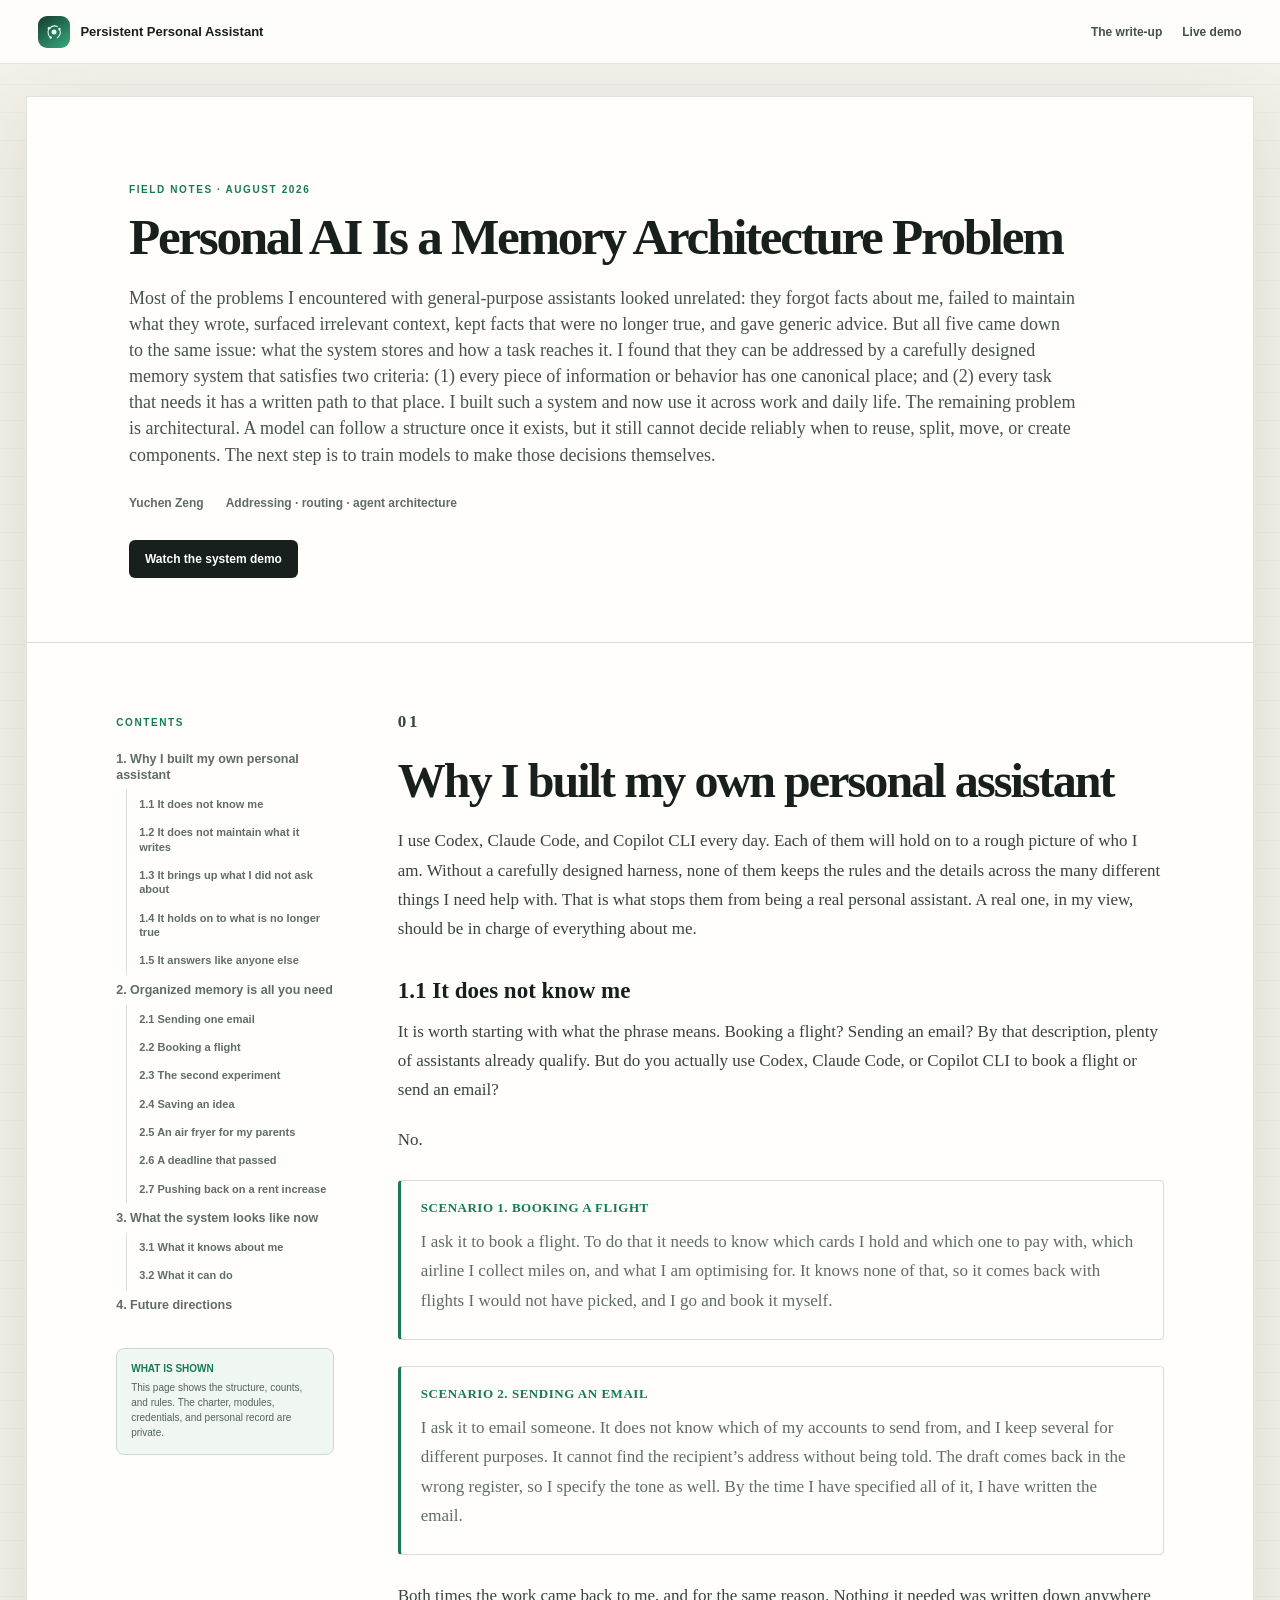
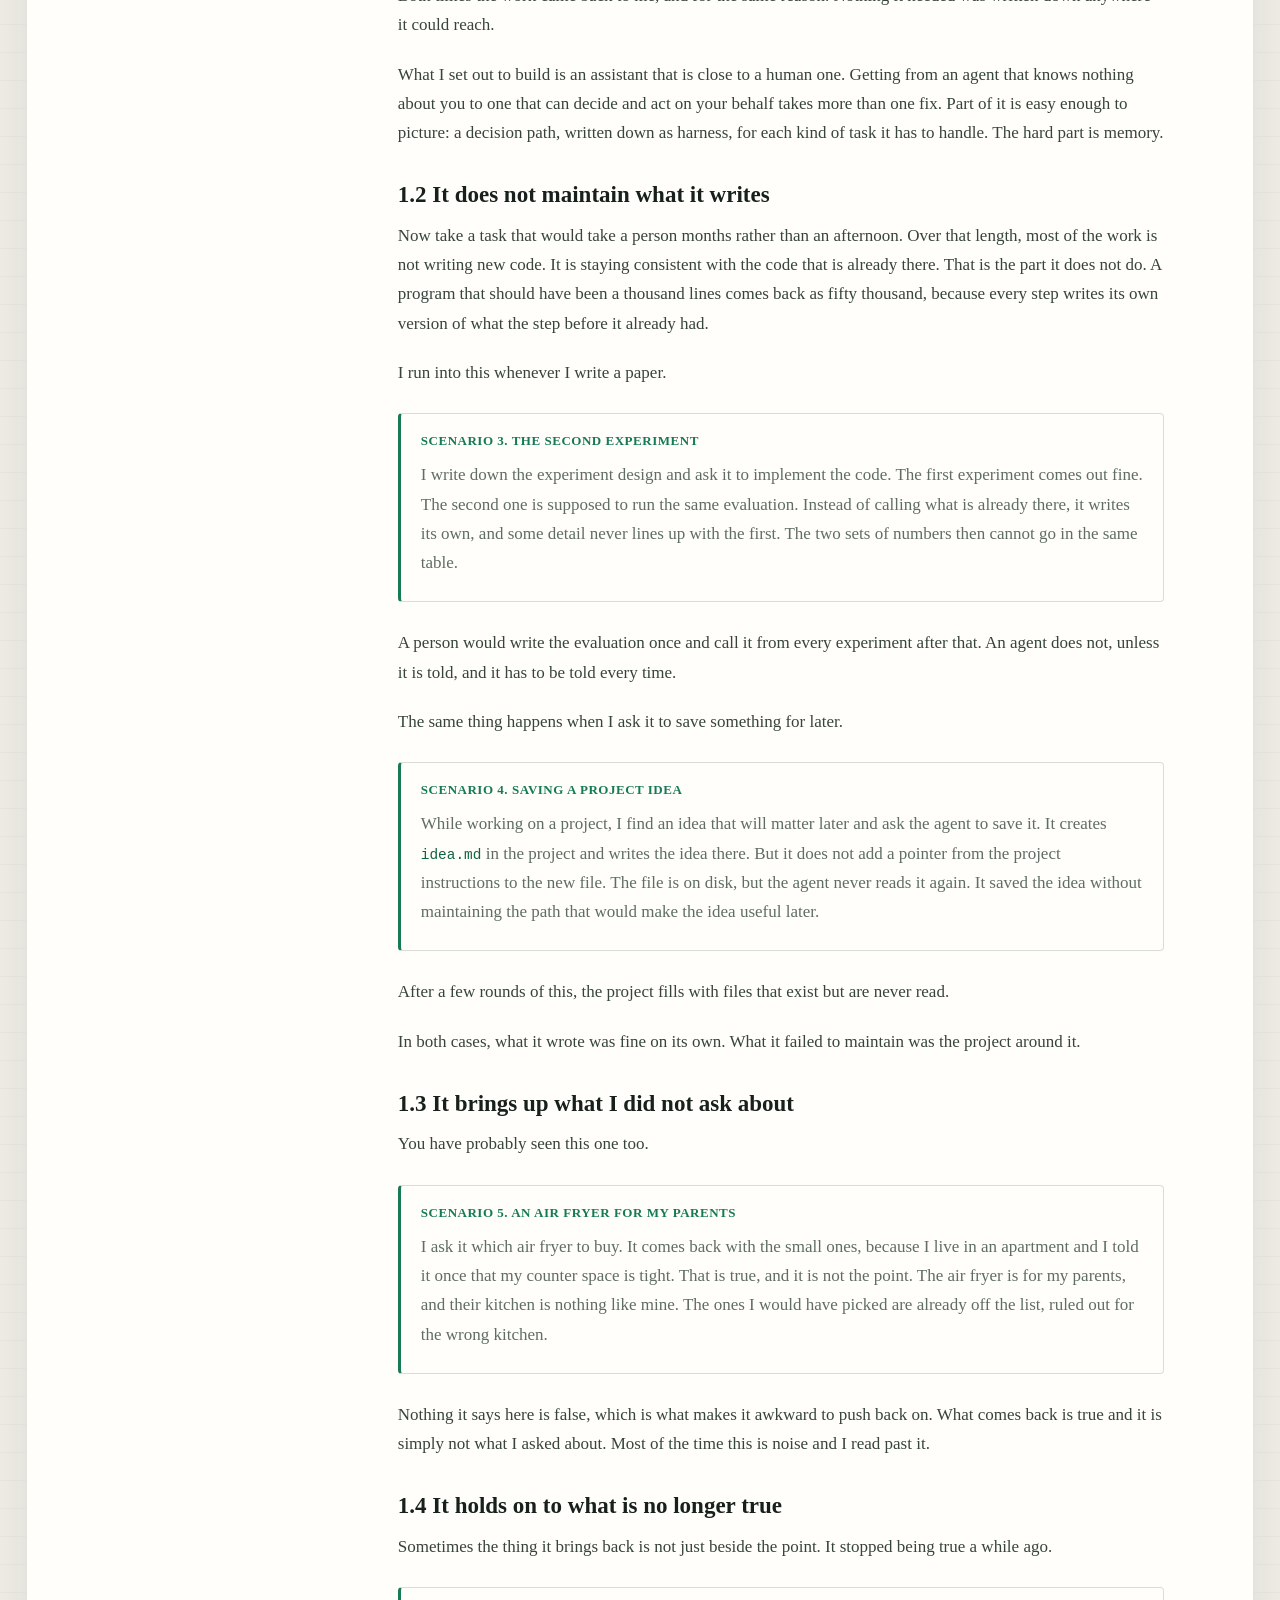
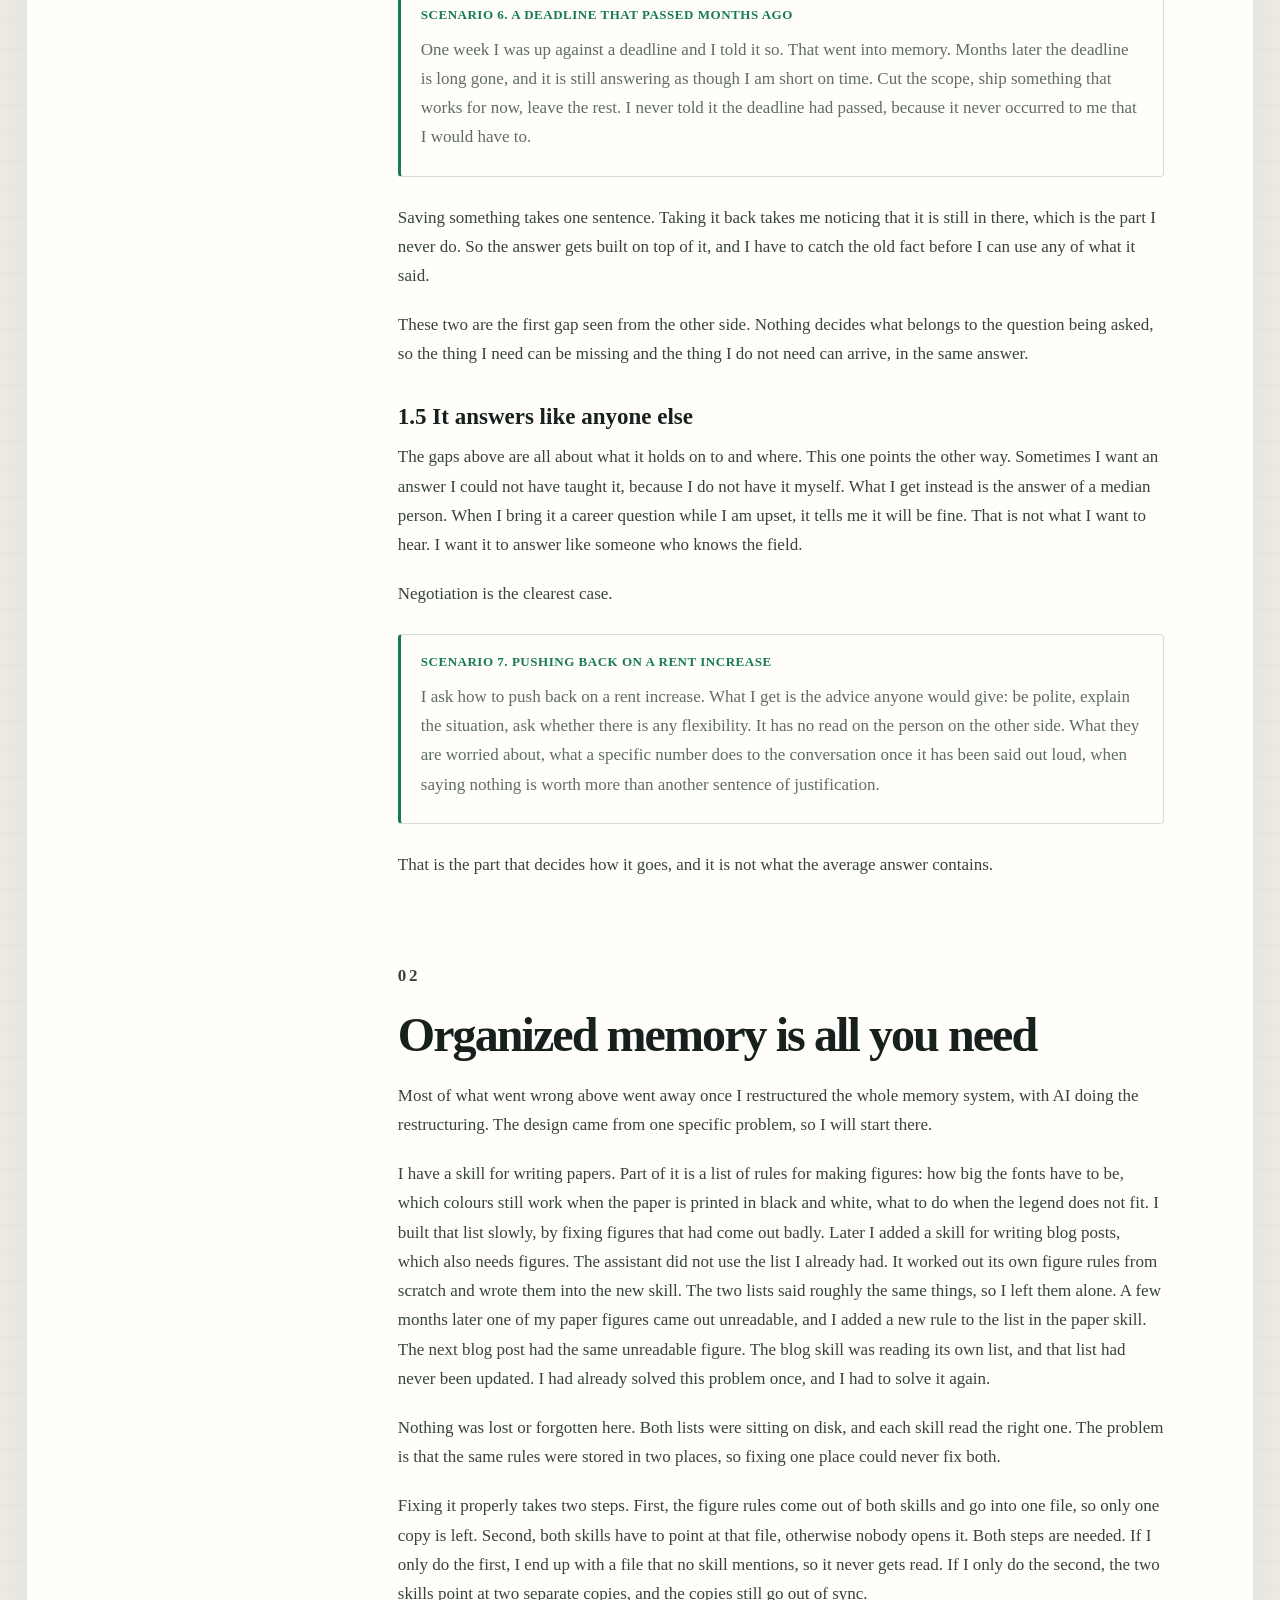
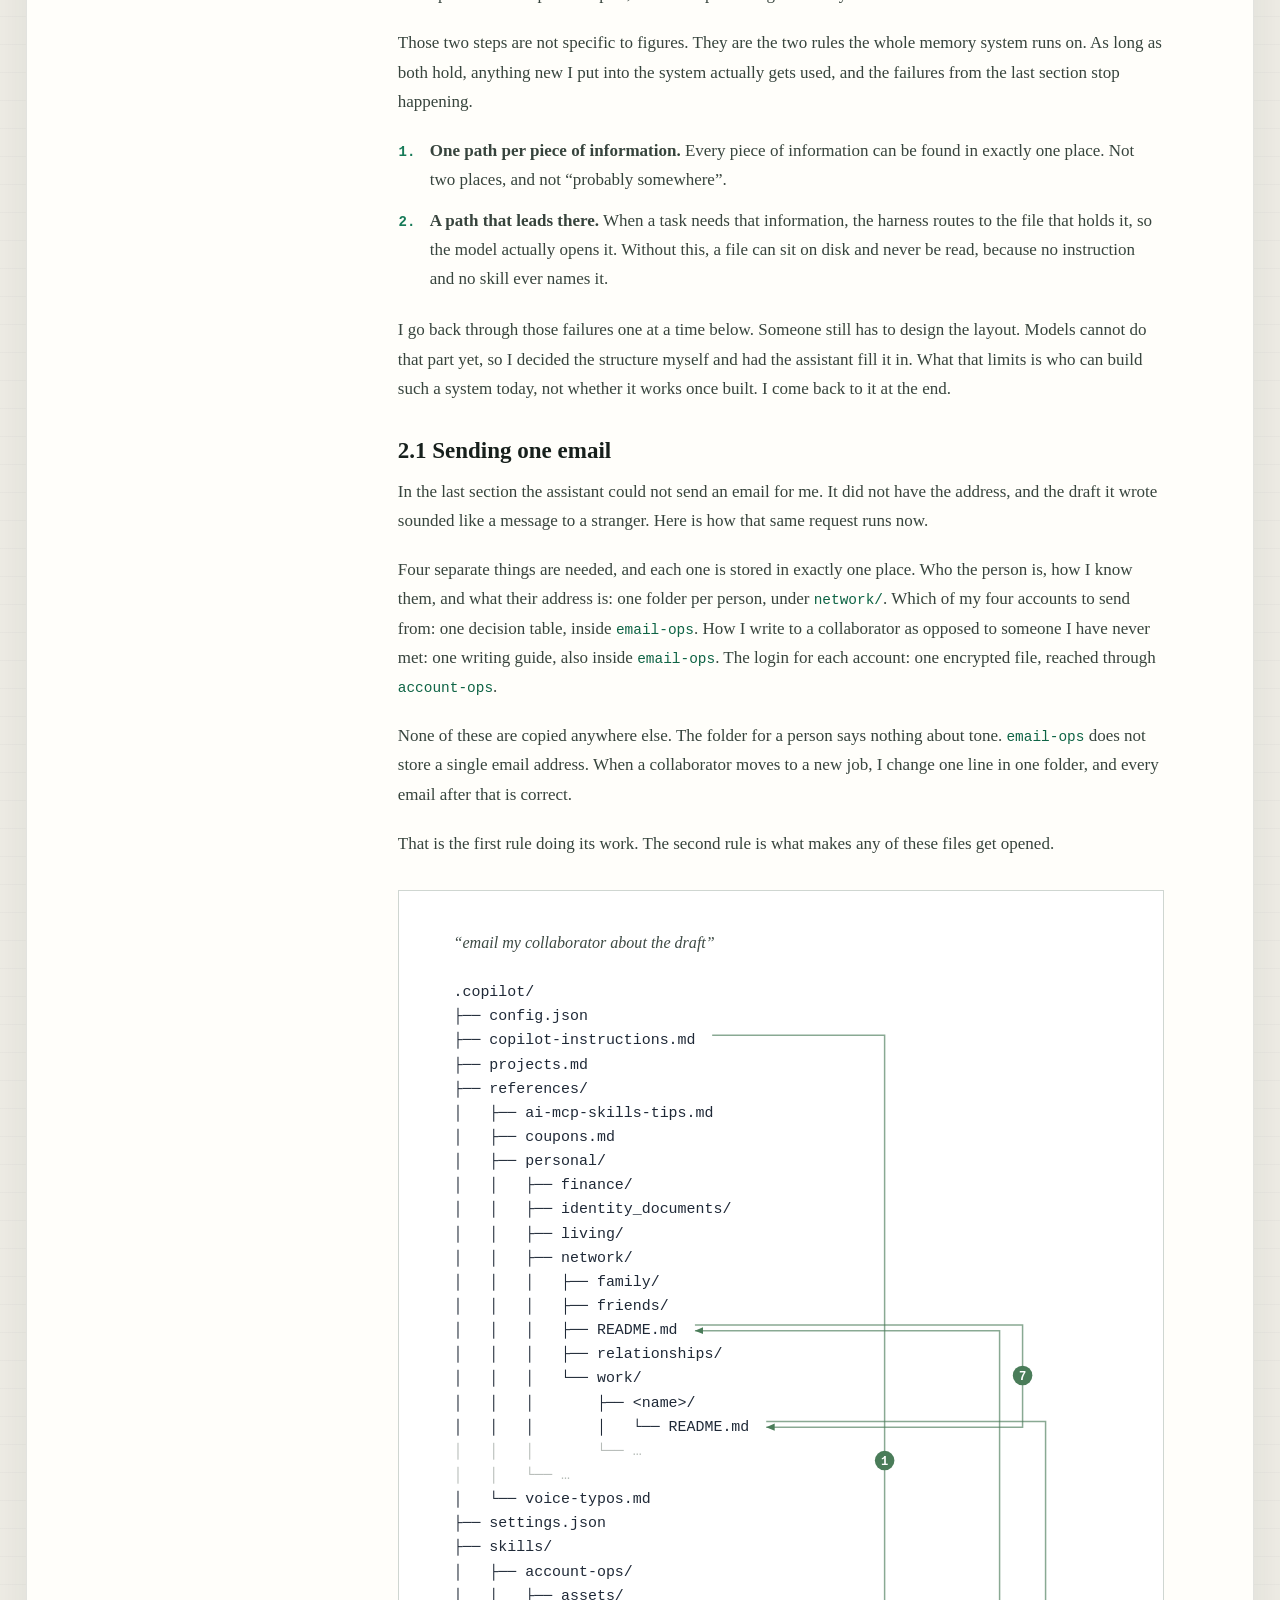
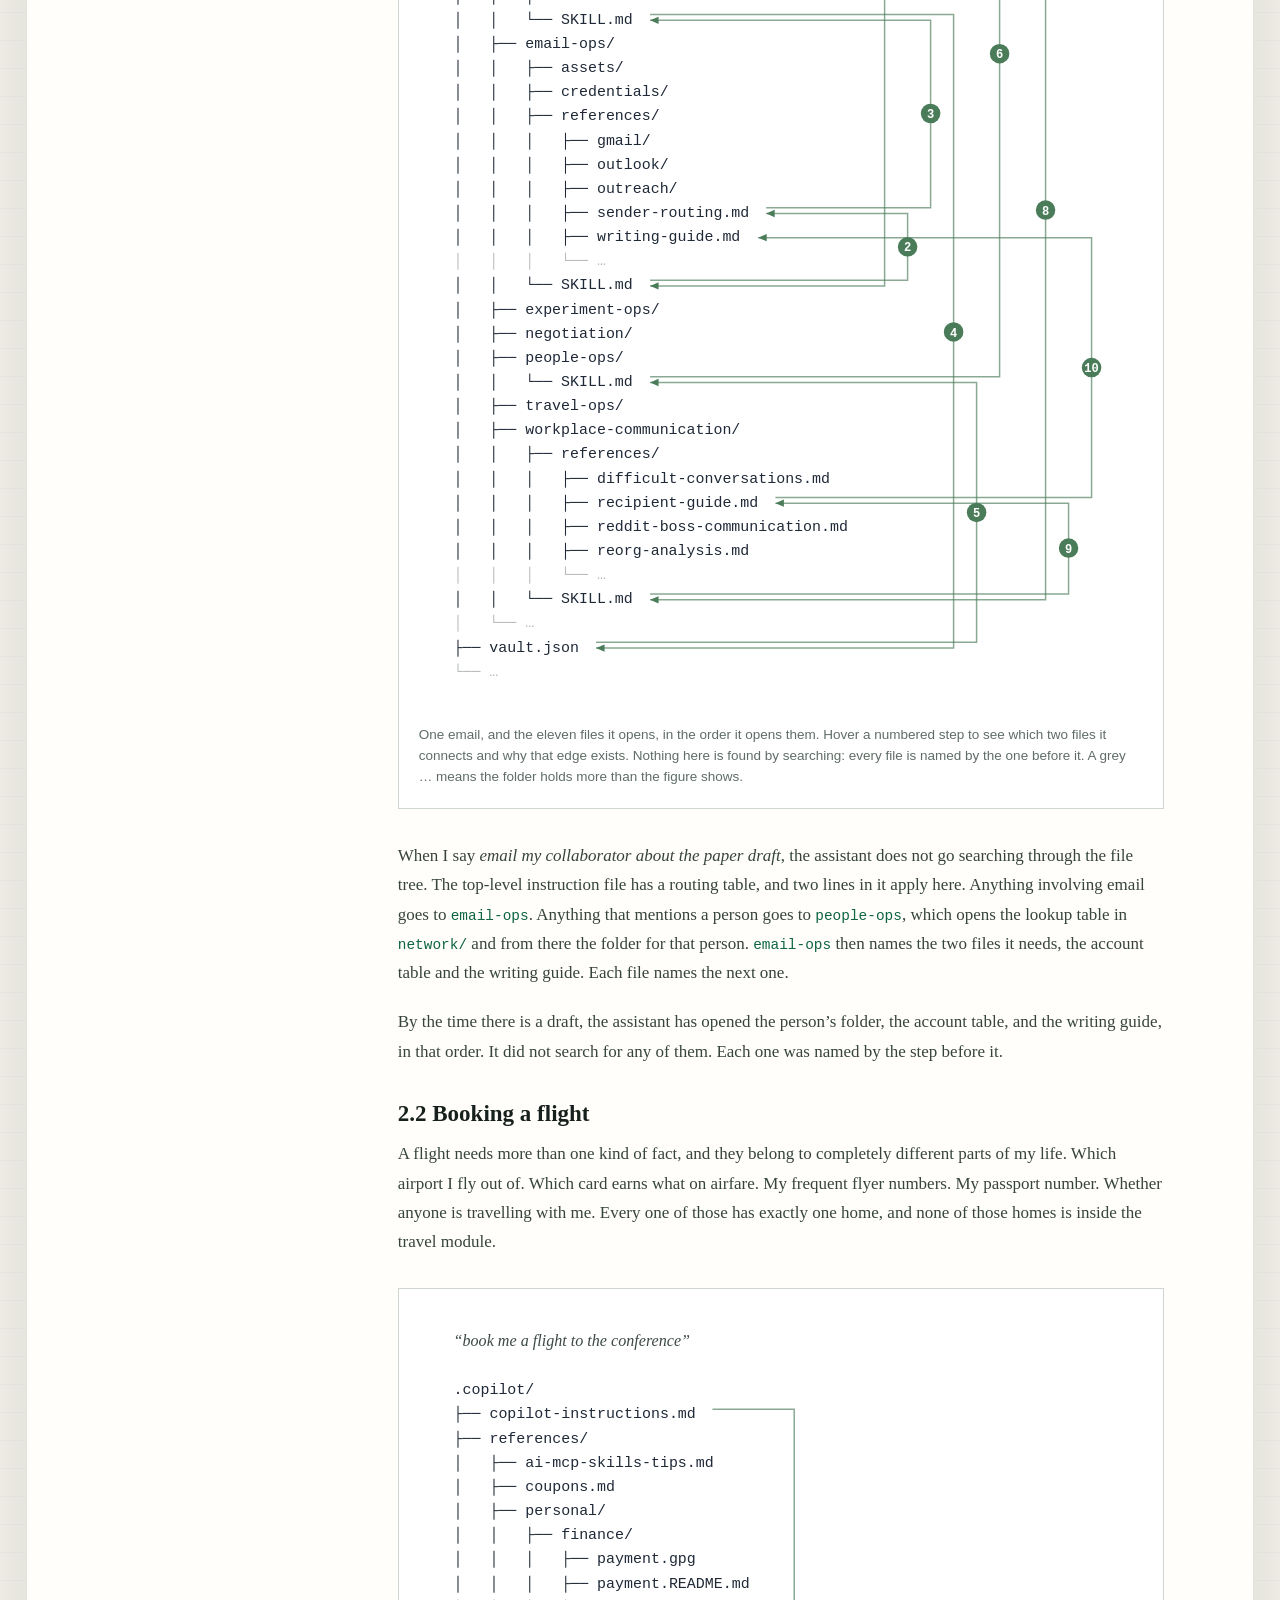
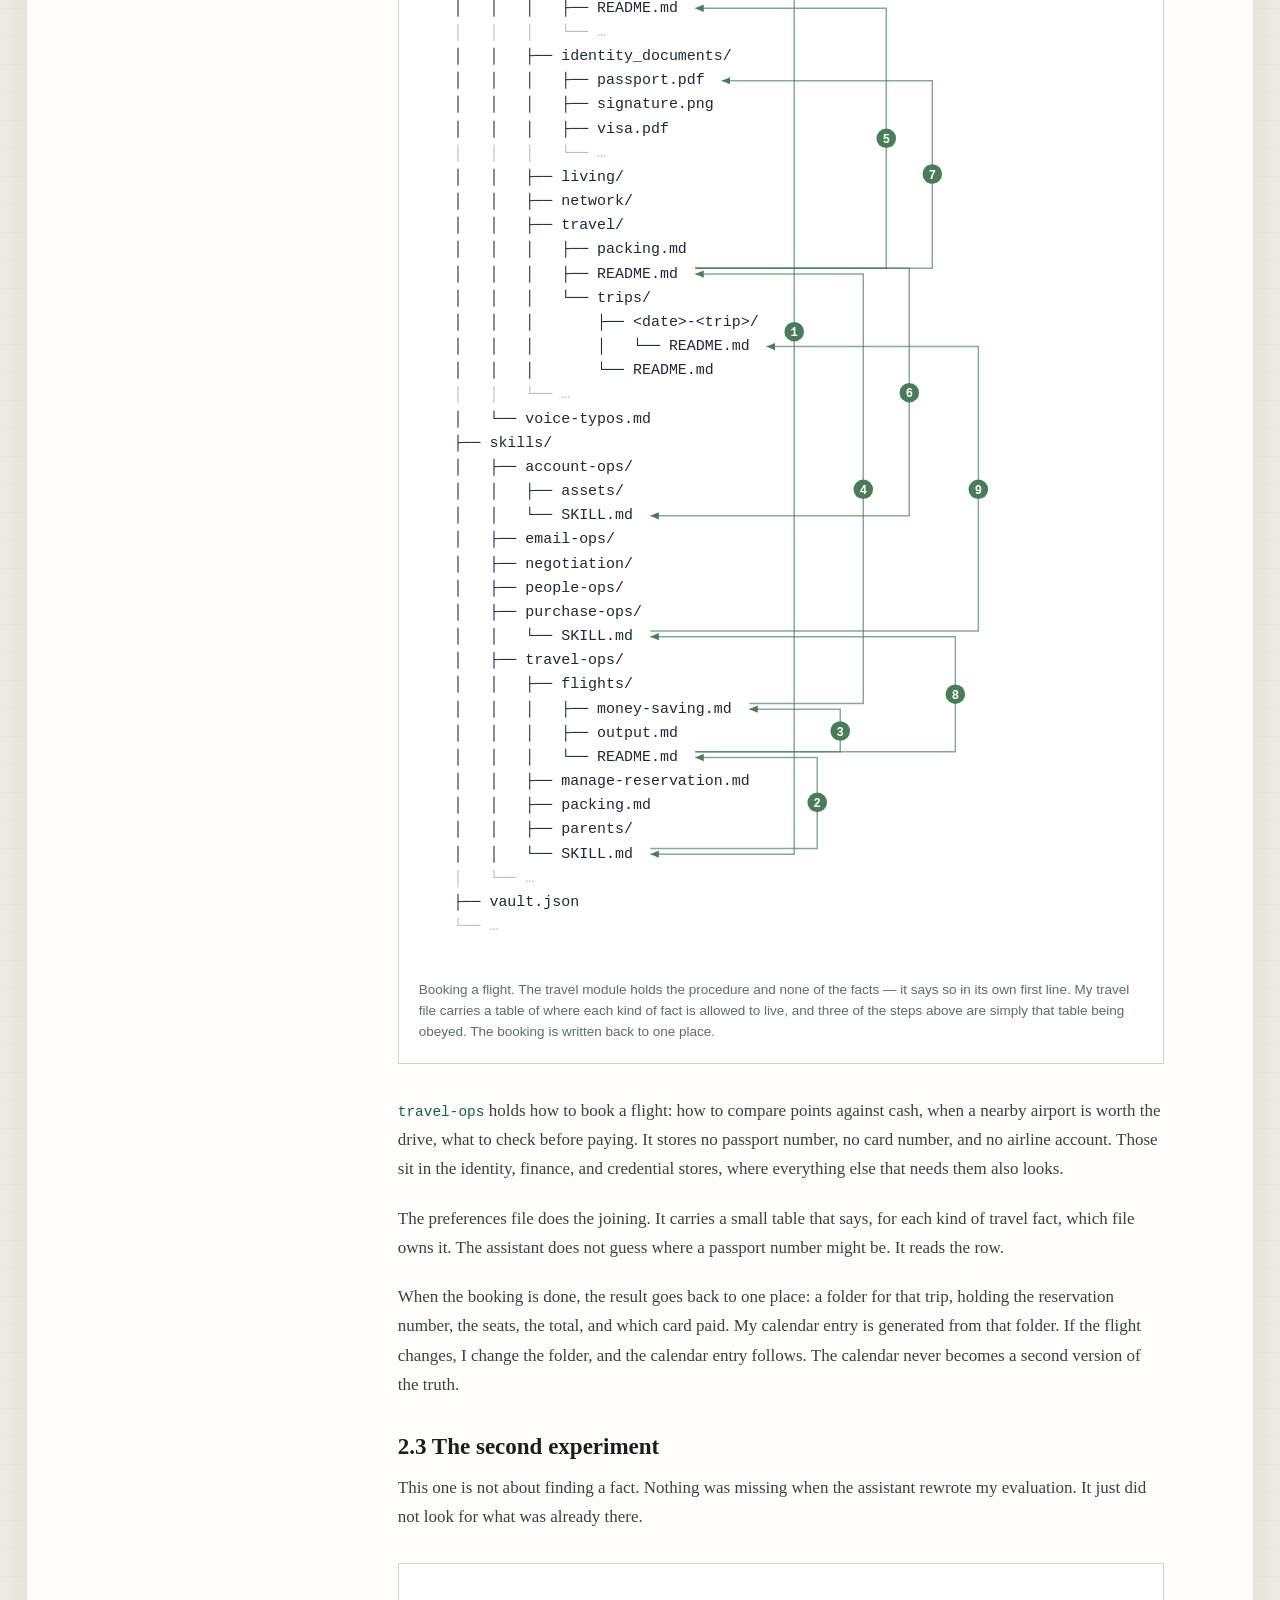
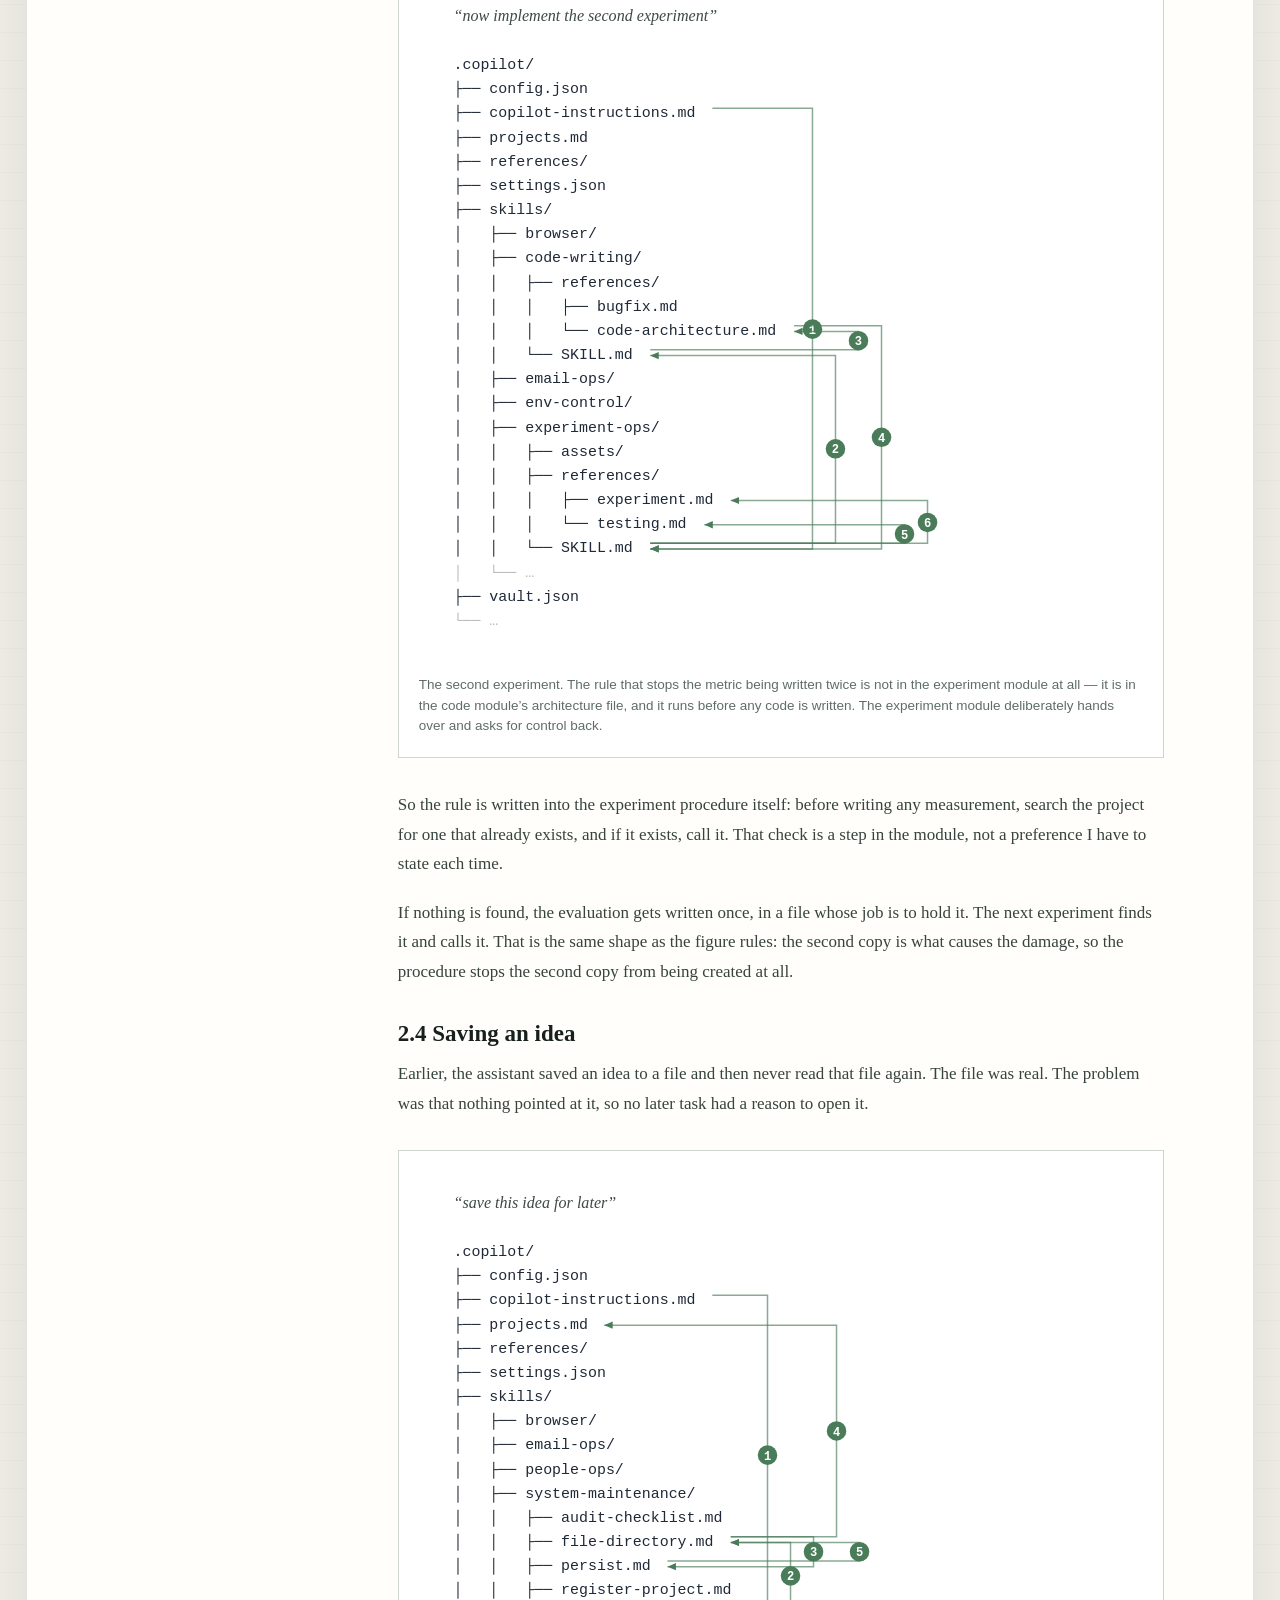
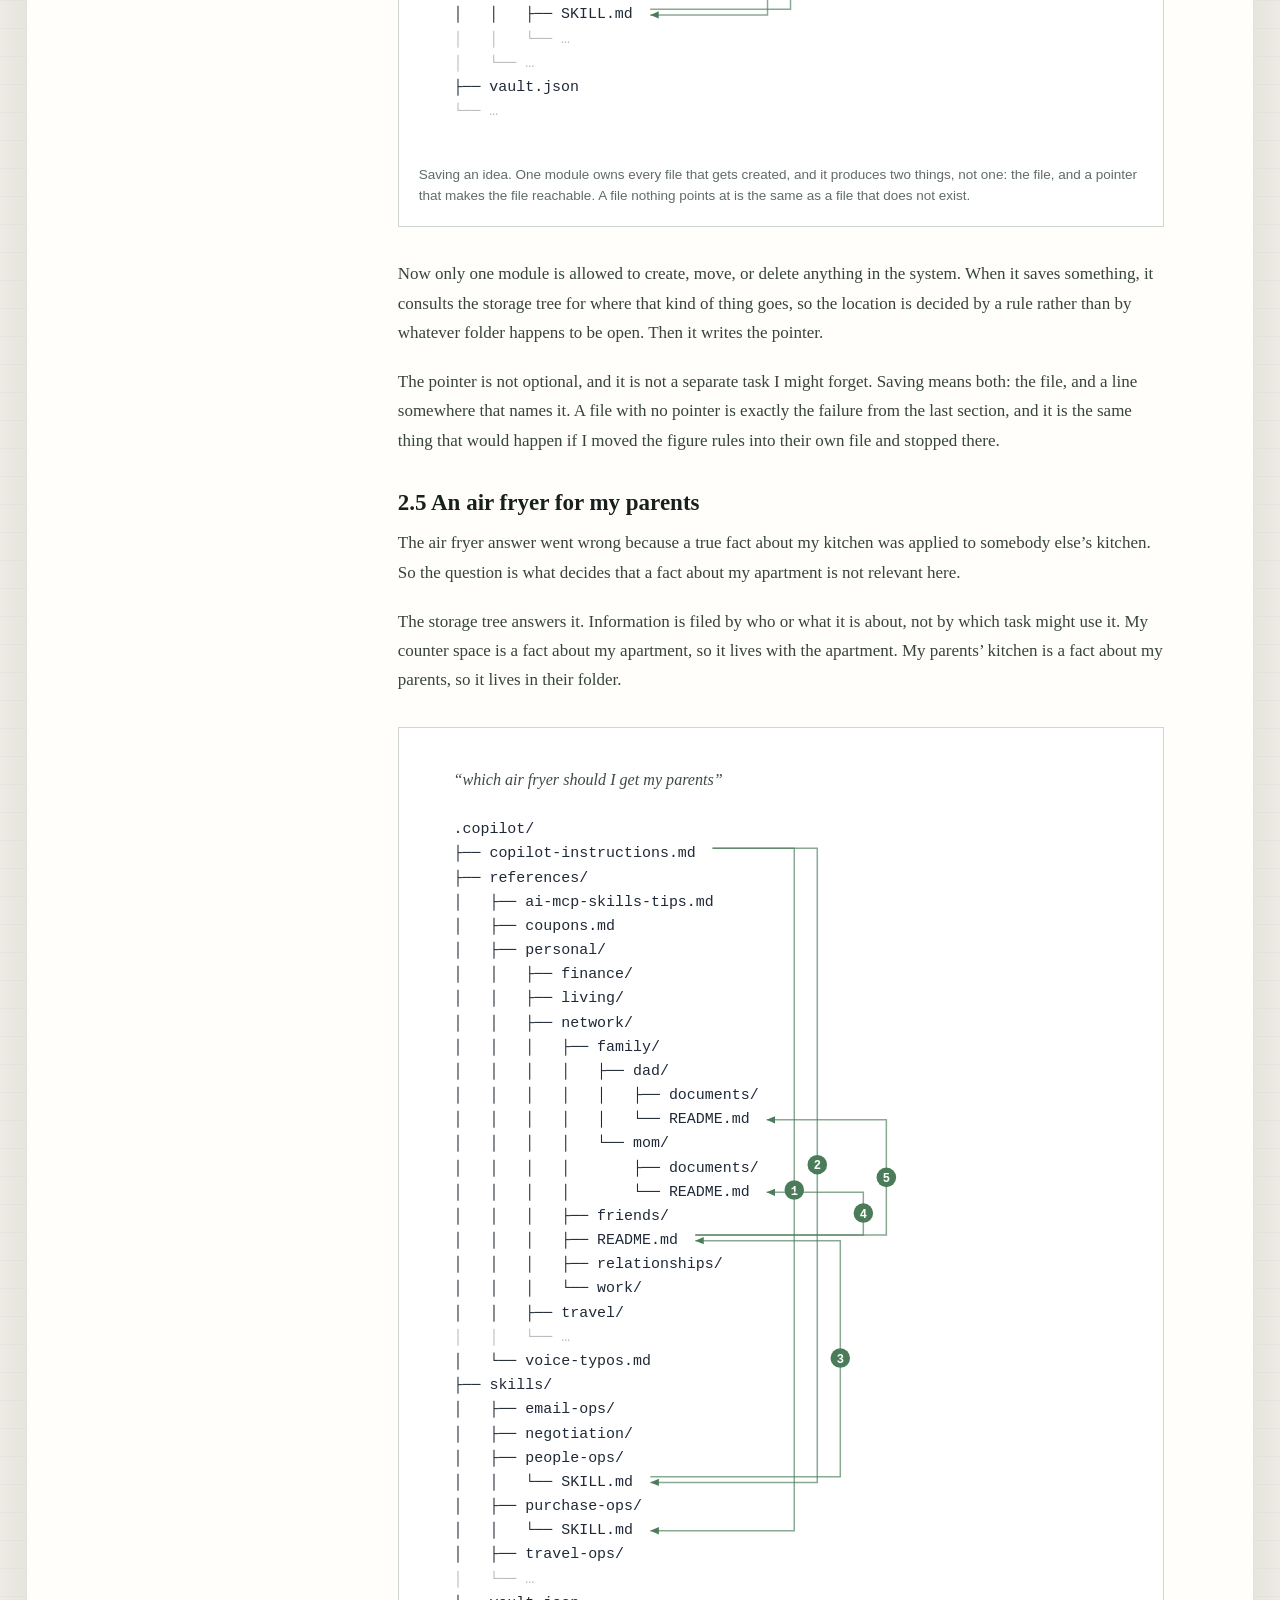
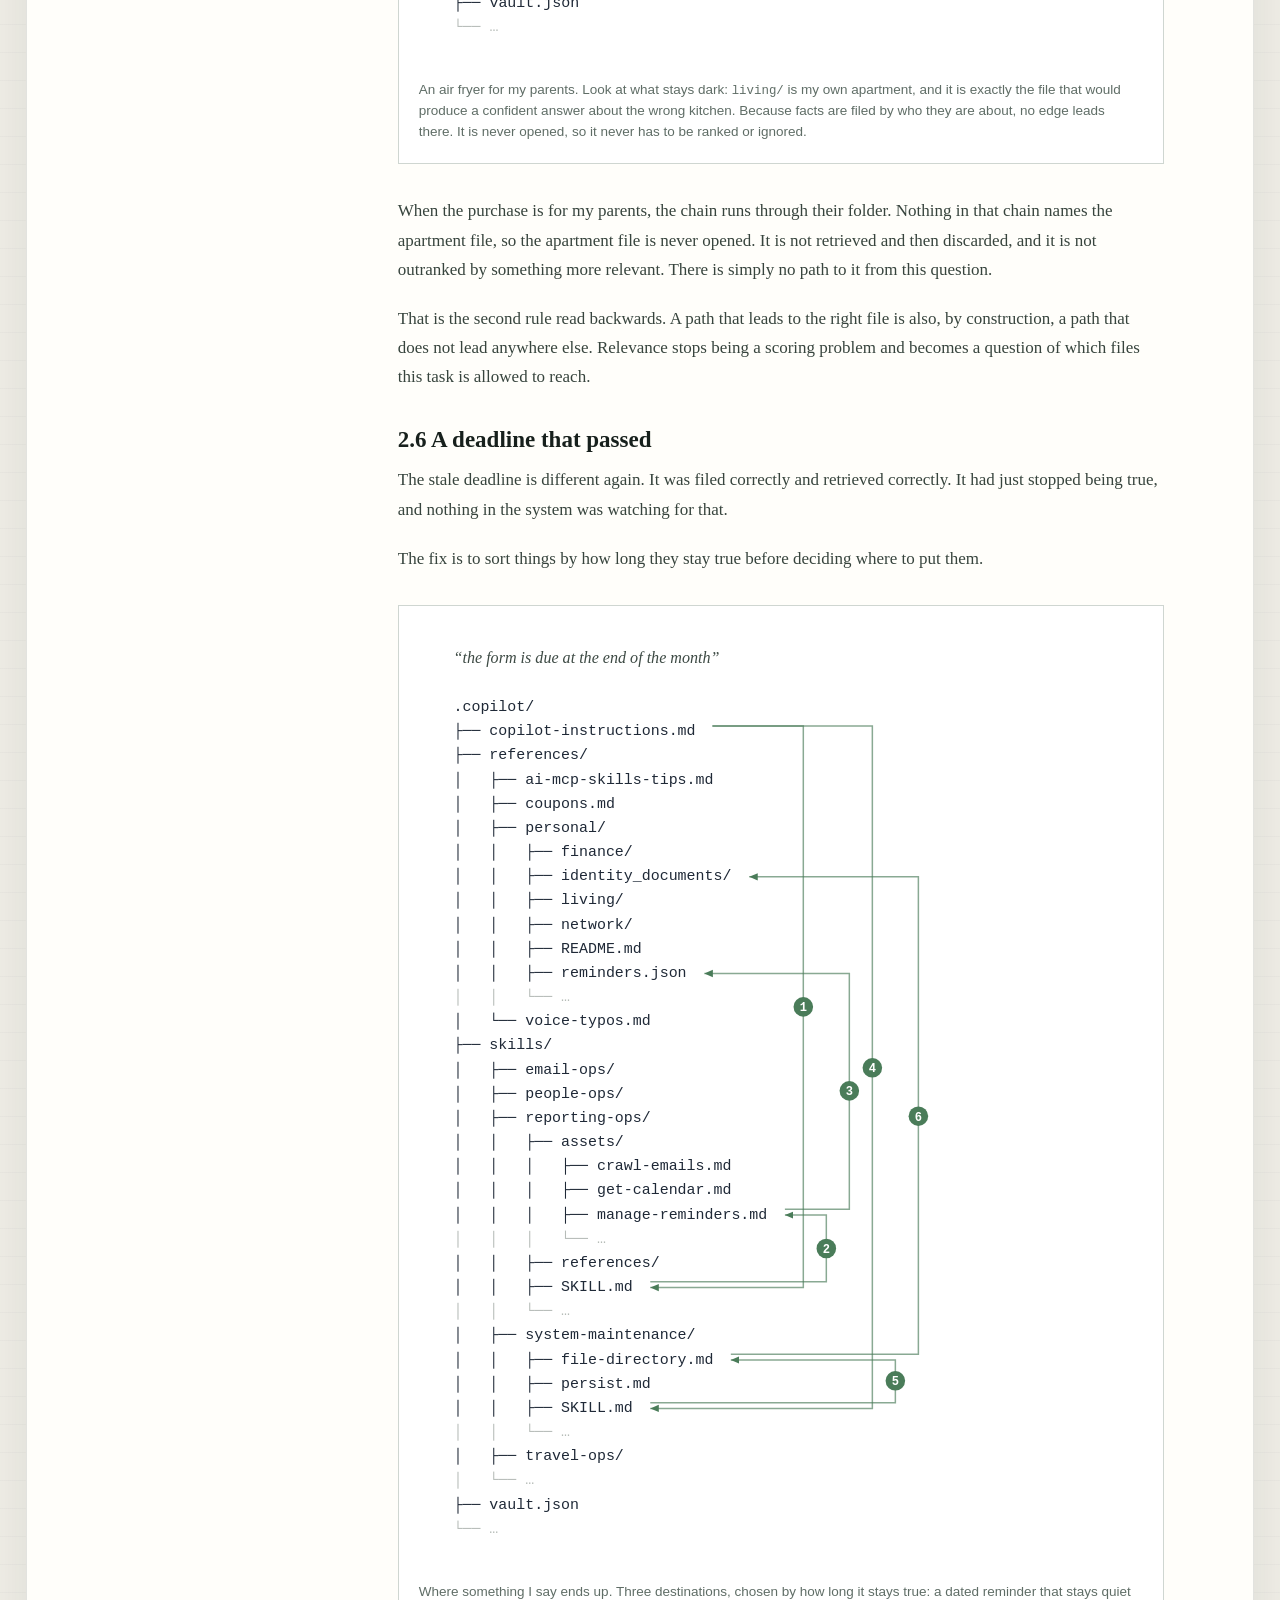
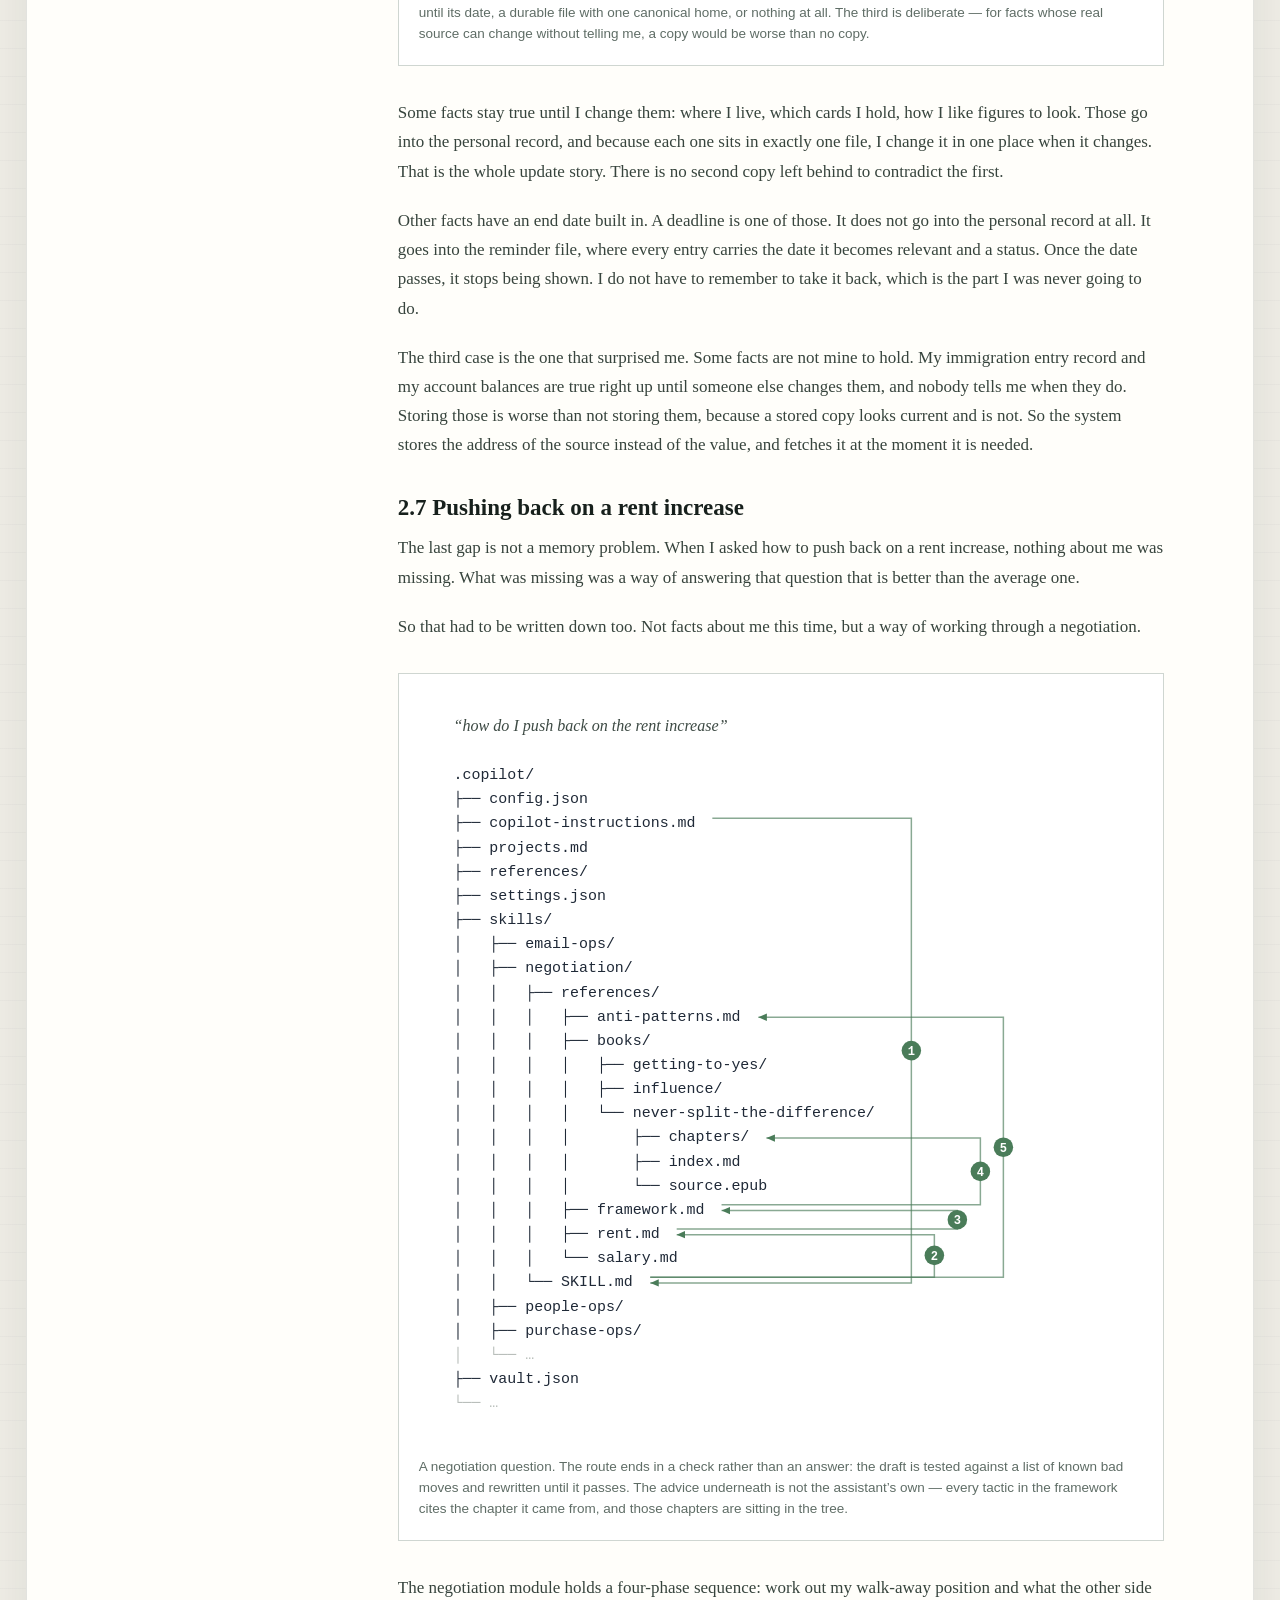
==== commit 4fe0bbb4: "Replace routing maps with hoverable file-tree traces Each of the seven scenarios in section 2 now sh" ====
--- a/docs/index.html
+++ b/docs/index.html
@@ -9,7 +9,7 @@
     >
     <title>Personal AI Is a Memory Architecture Problem</title>
     <link rel="icon" href="data:,">
-    <link rel="stylesheet" href="doc.css?v=16">
+    <link rel="stylesheet" href="doc.css?v=17">
   </head>
   <body>
     <header class="site-header">
@@ -1228,6 +1228,6 @@
         </div>
       </article>
     </main>
-      <script src="trace.js?v=2" defer></script>
+      <script src="trace.js?v=3" defer></script>
   </body>
 </html>
--- a/docs/doc.css
+++ b/docs/doc.css
@@ -128,22 +128,25 @@
 }
 
 .paper-header h1 {
-  max-width: min(1120px, 86%);
+  width: clamp(720px, 86vw, 1500px);
+  max-width: 100%;
   margin: 16px 0 22px;
   font-family: Charter, "Iowan Old Style", "Palatino Linotype", Georgia, serif;
-  font-size: clamp(48px, 6vw, 96px);
+  font-size: clamp(42px, 4vw, 64px);
   font-weight: 650;
-  letter-spacing: -0.055em;
-  line-height: 0.98;
+  letter-spacing: -0.045em;
+  line-height: 1.02;
+  text-wrap: balance;
 }
 
 .dek {
-  max-width: 900px;
+  width: clamp(680px, 74vw, 1240px);
+  max-width: 100%;
   margin: 0;
   color: #46534c;
   font-family: Charter, "Iowan Old Style", Georgia, serif;
-  font-size: clamp(21px, 2.4vw, 29px);
-  line-height: 1.35;
+  font-size: clamp(18px, 1.35vw, 22px);
+  line-height: 1.45;
 }
 
 .paper-meta {
@@ -812,7 +815,7 @@
   }
 
   .paper-header h1 {
-    font-size: 47px;
+    font-size: 38px;
   }
 
   .table-of-contents {
@@ -1159,7 +1162,7 @@
   position: absolute;
   top: 0;
   left: 0;
-  width: 300px;
+  width: min(300px, 62vw);
   padding: 12px 14px;
   border: 1px solid #4a7c59;
   border-left: 3px solid #4a7c59;
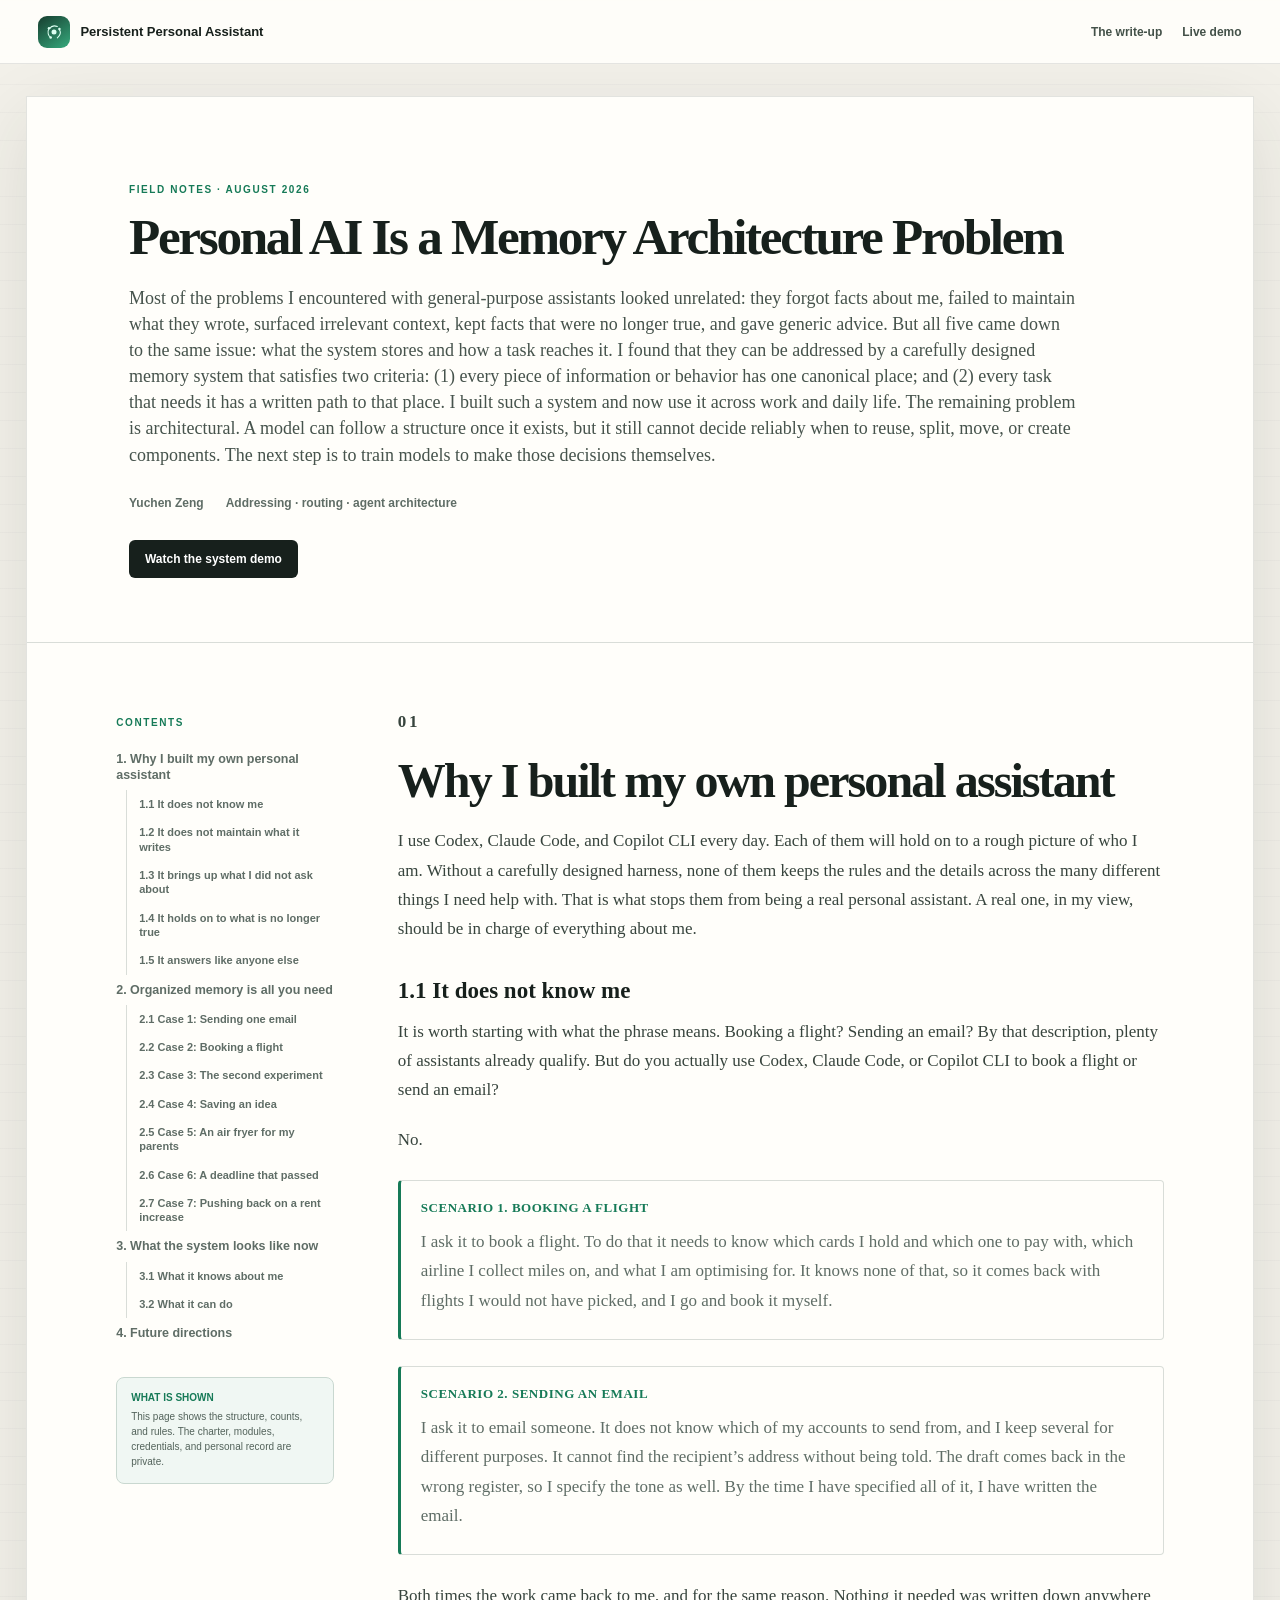
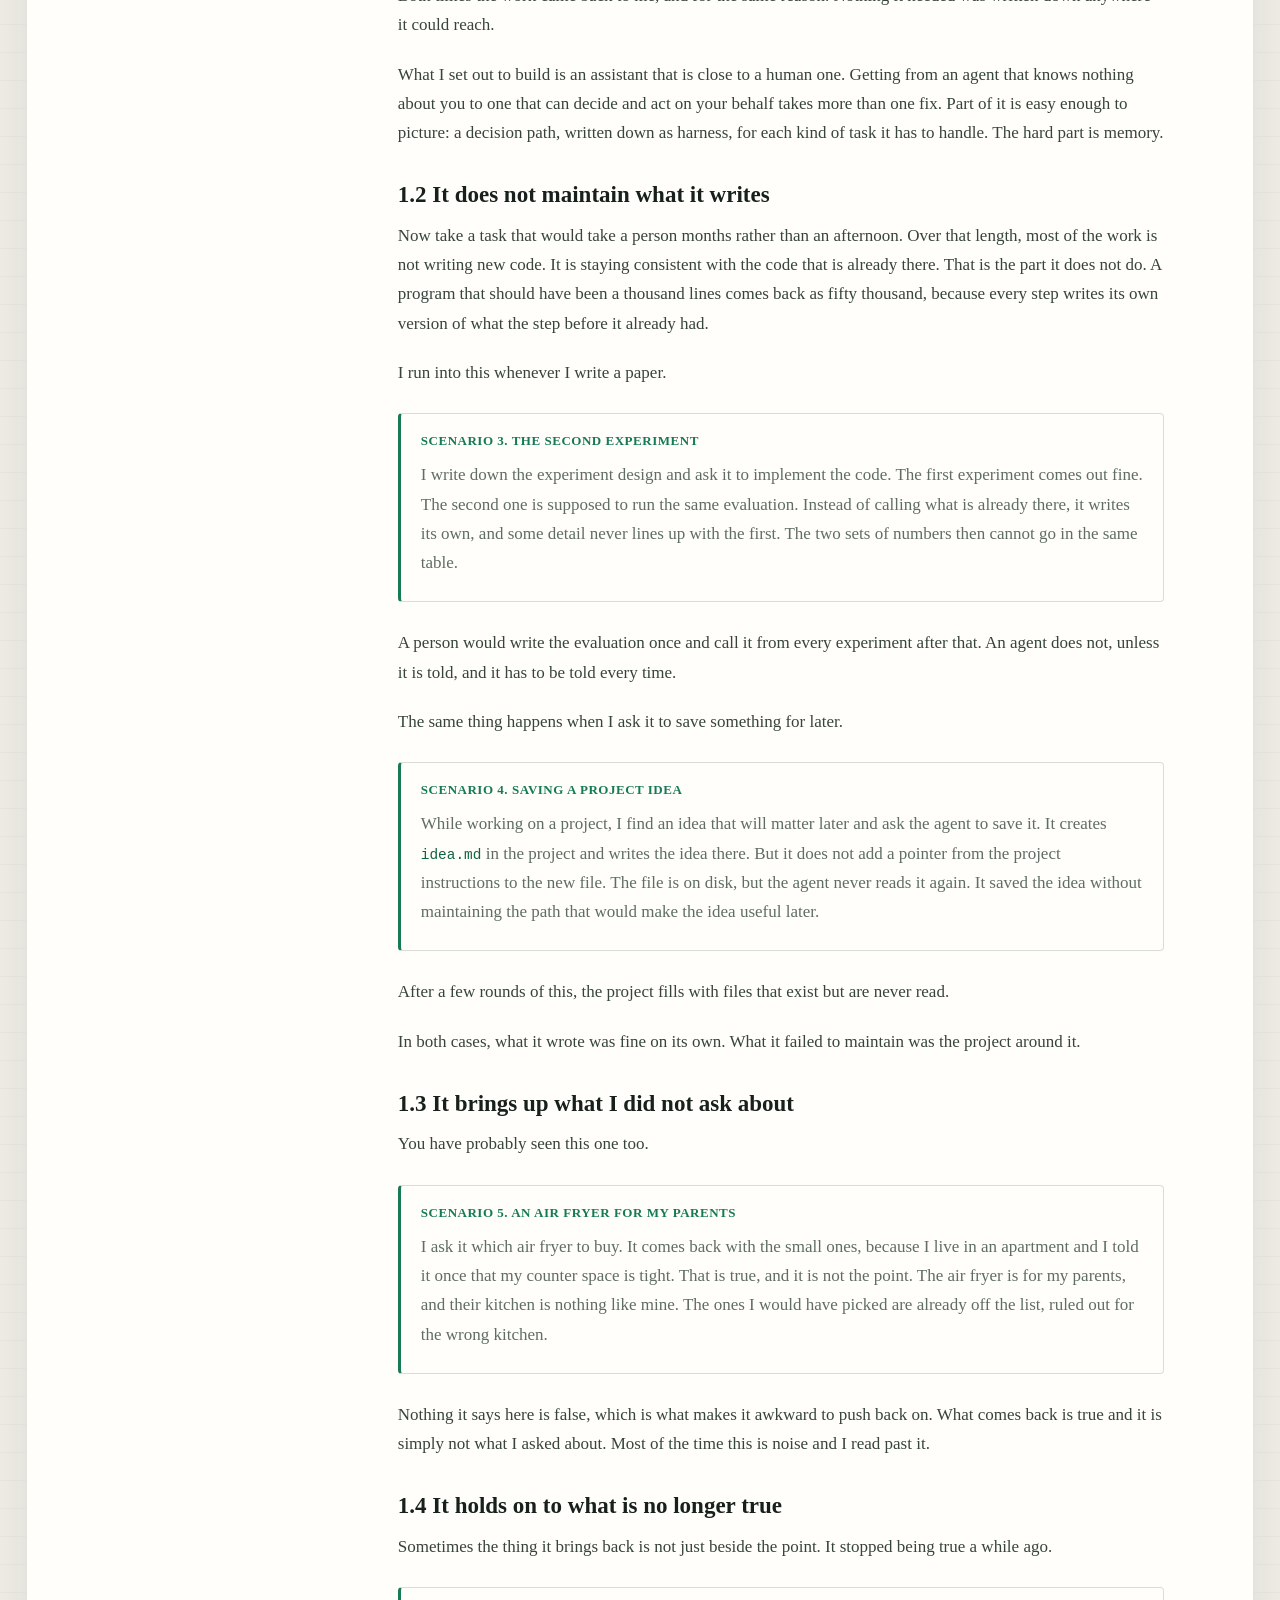
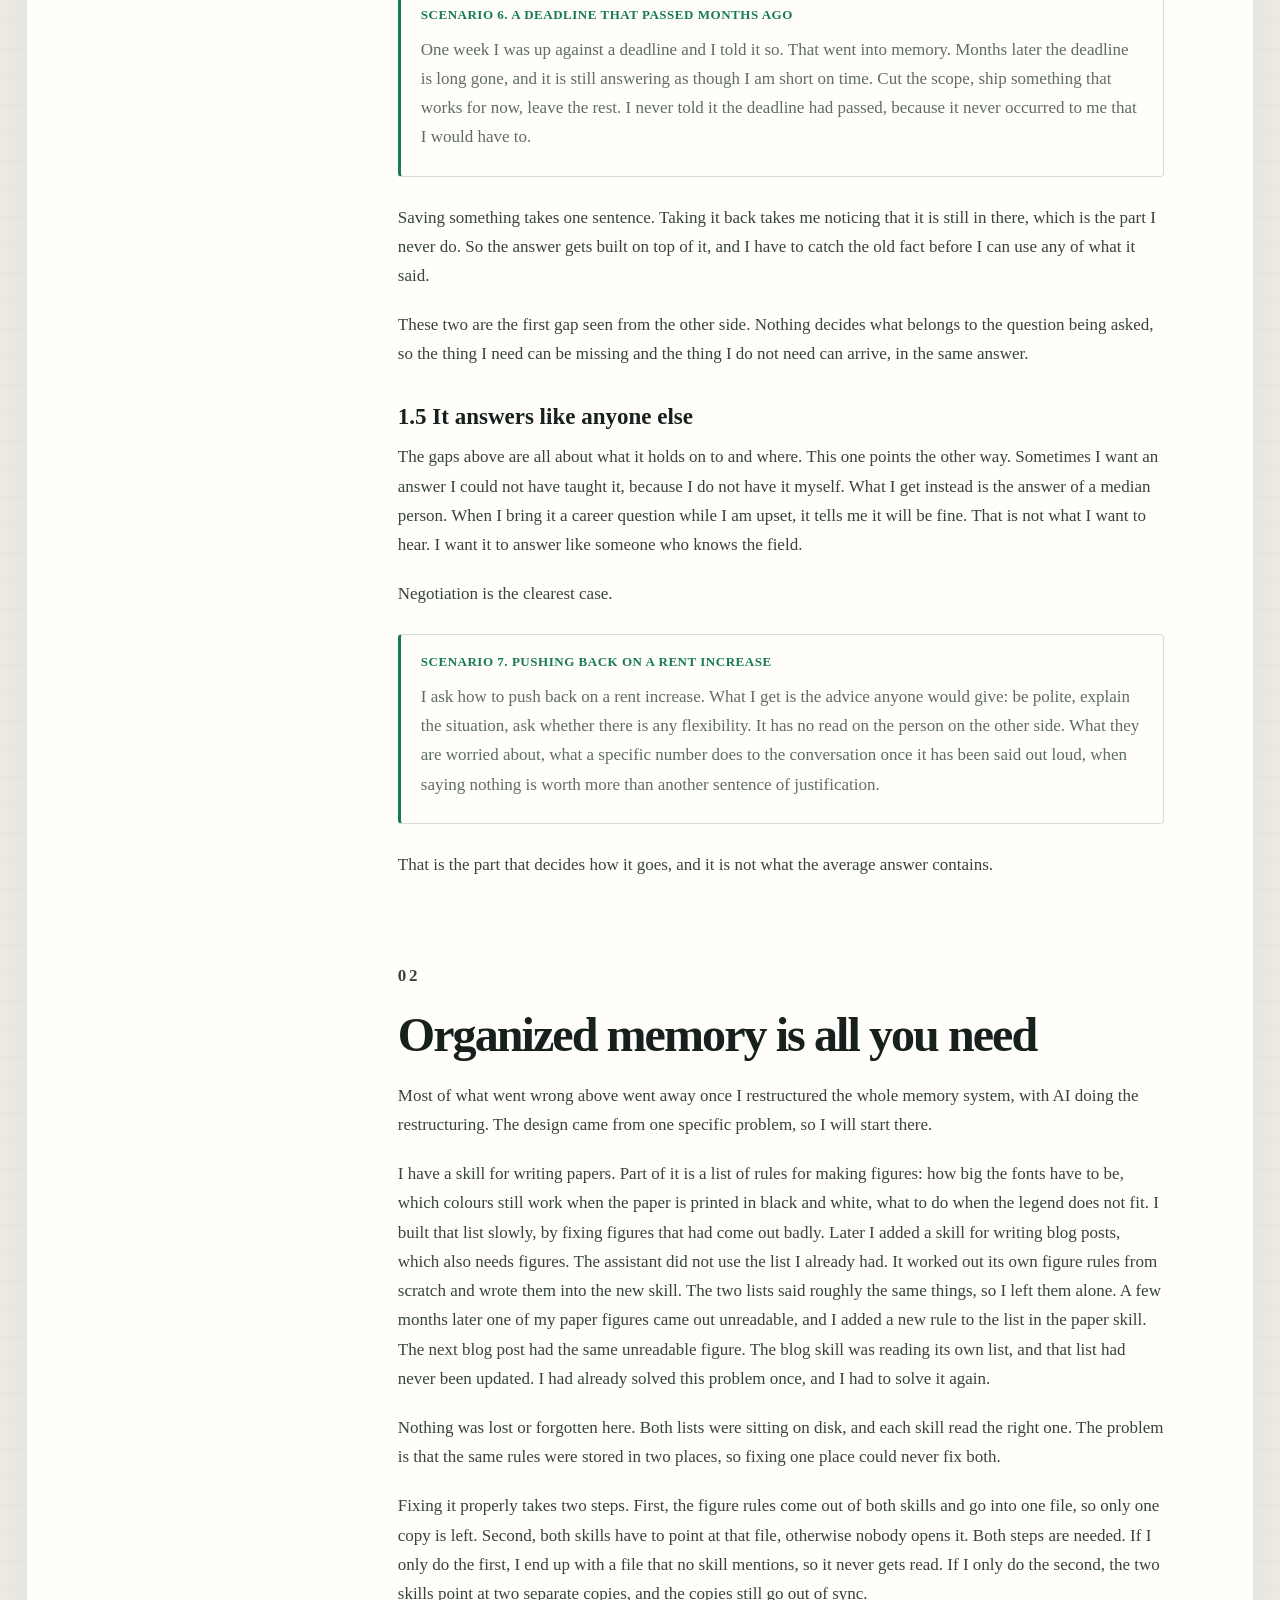
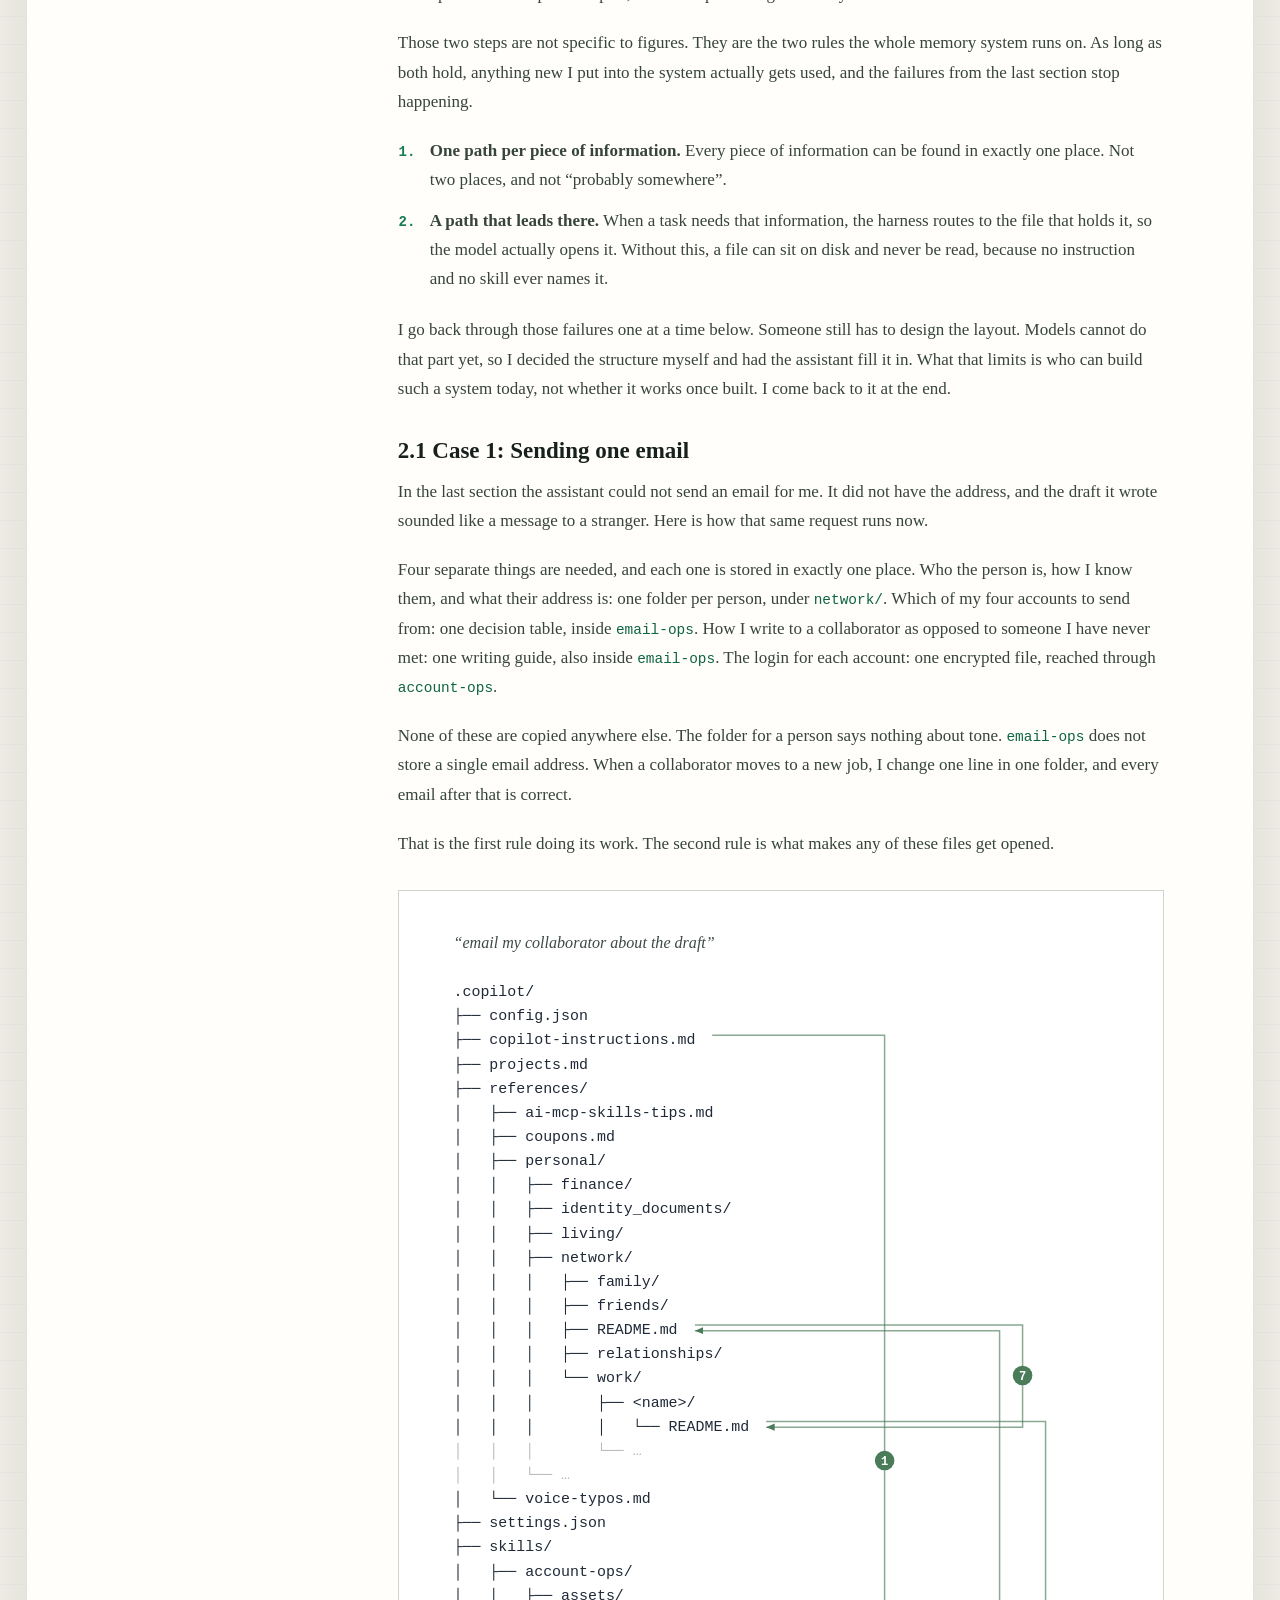
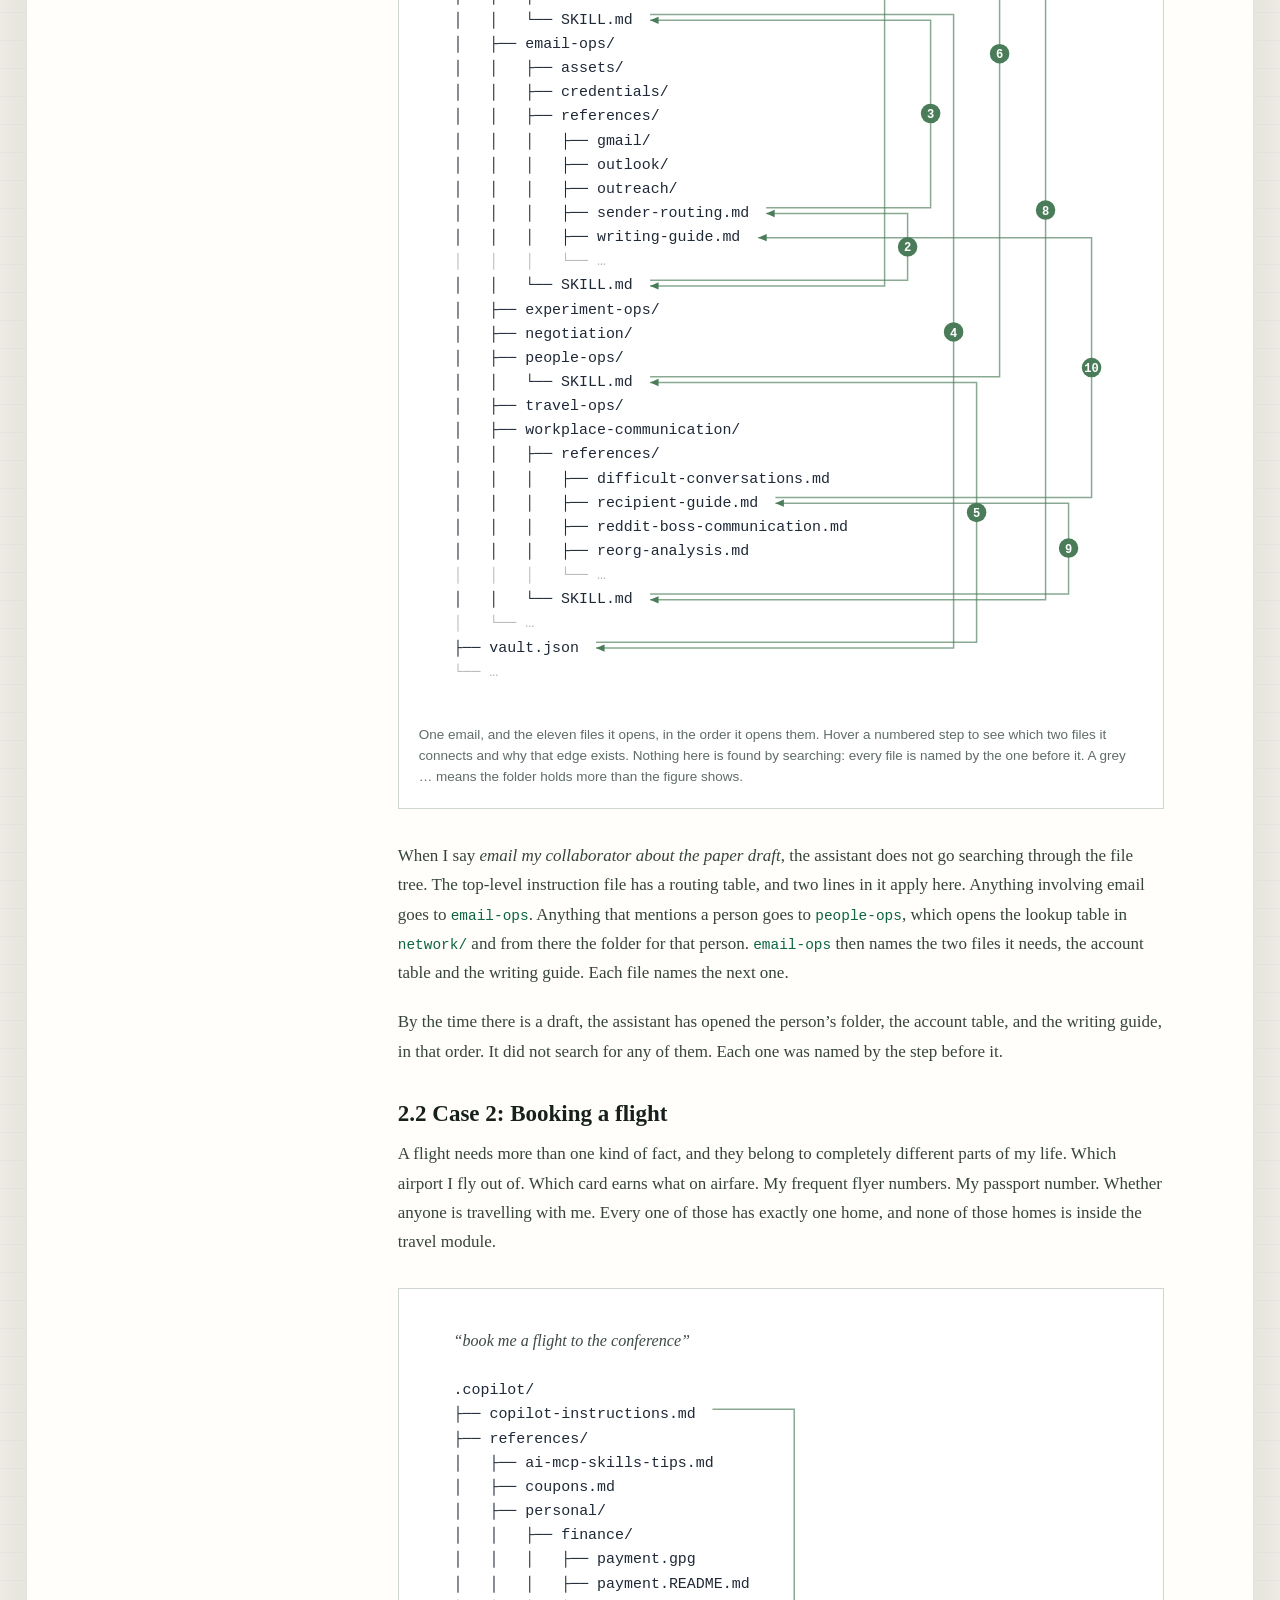
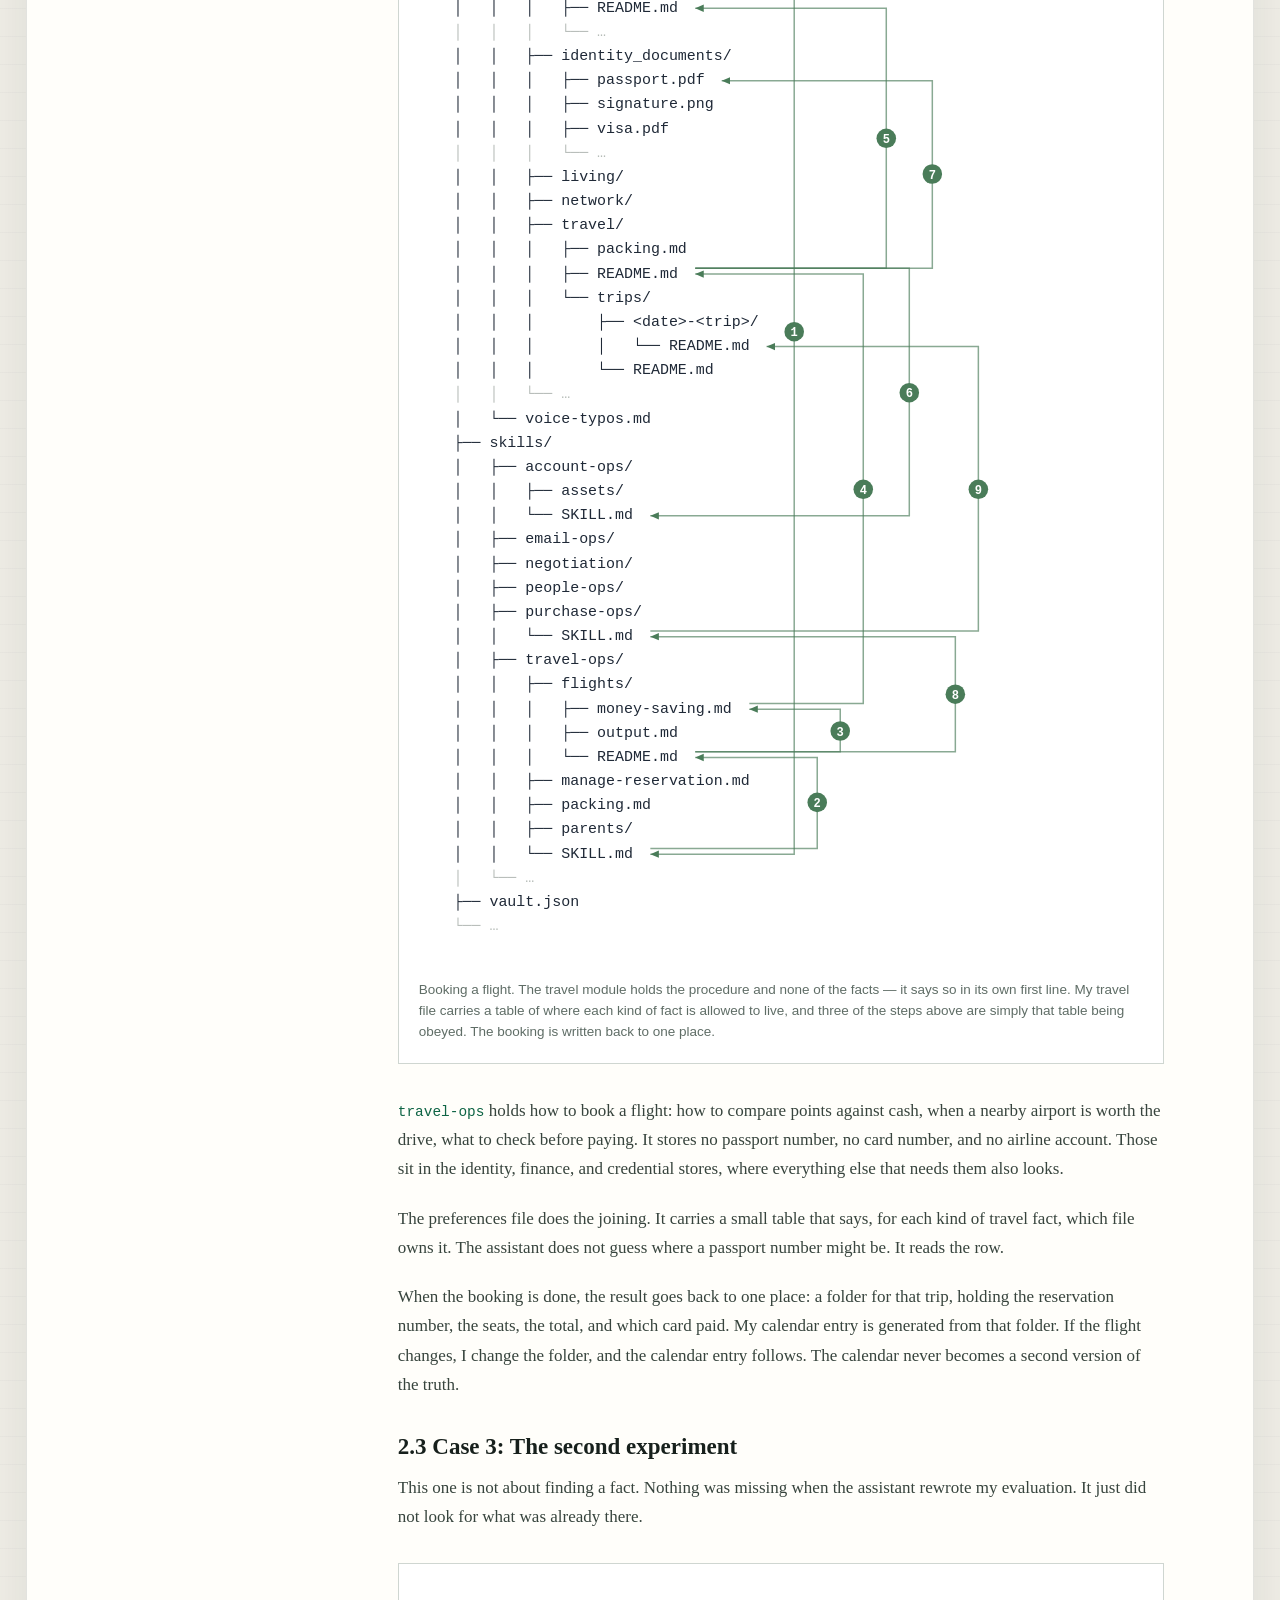
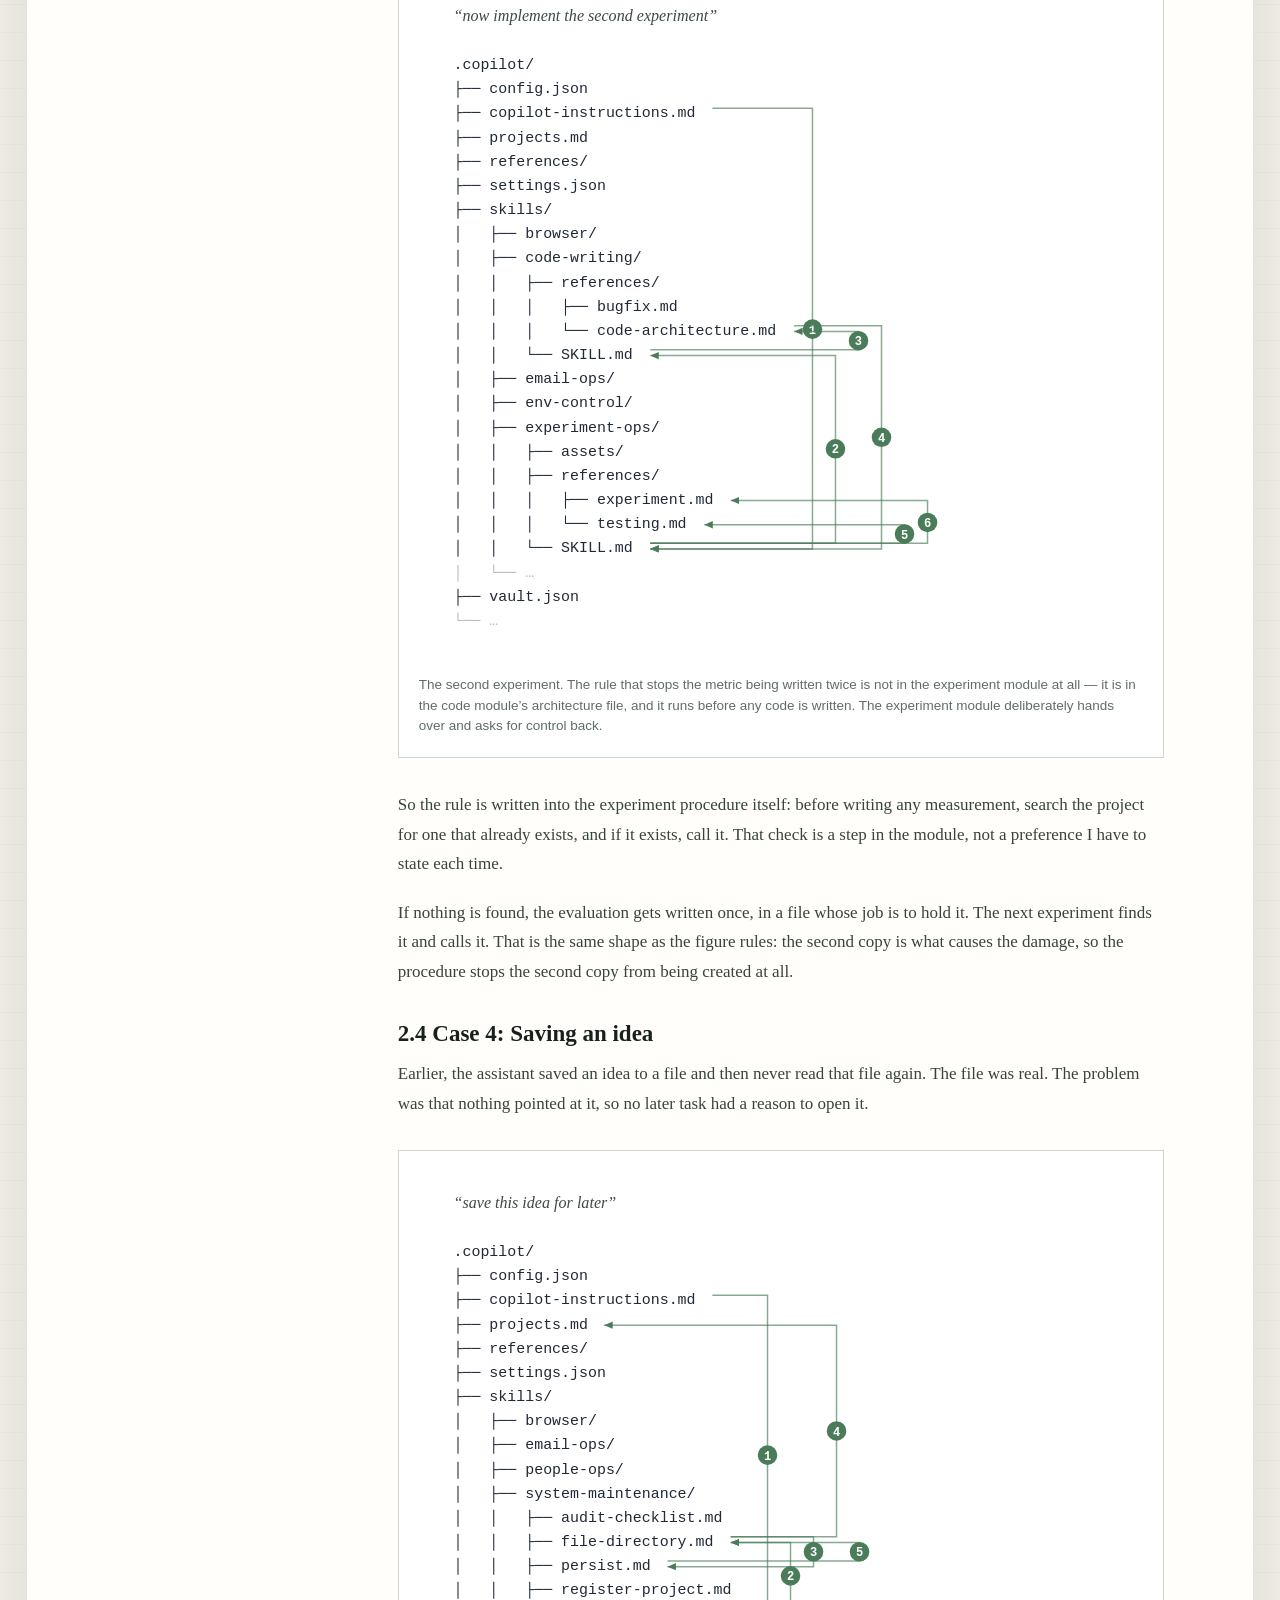
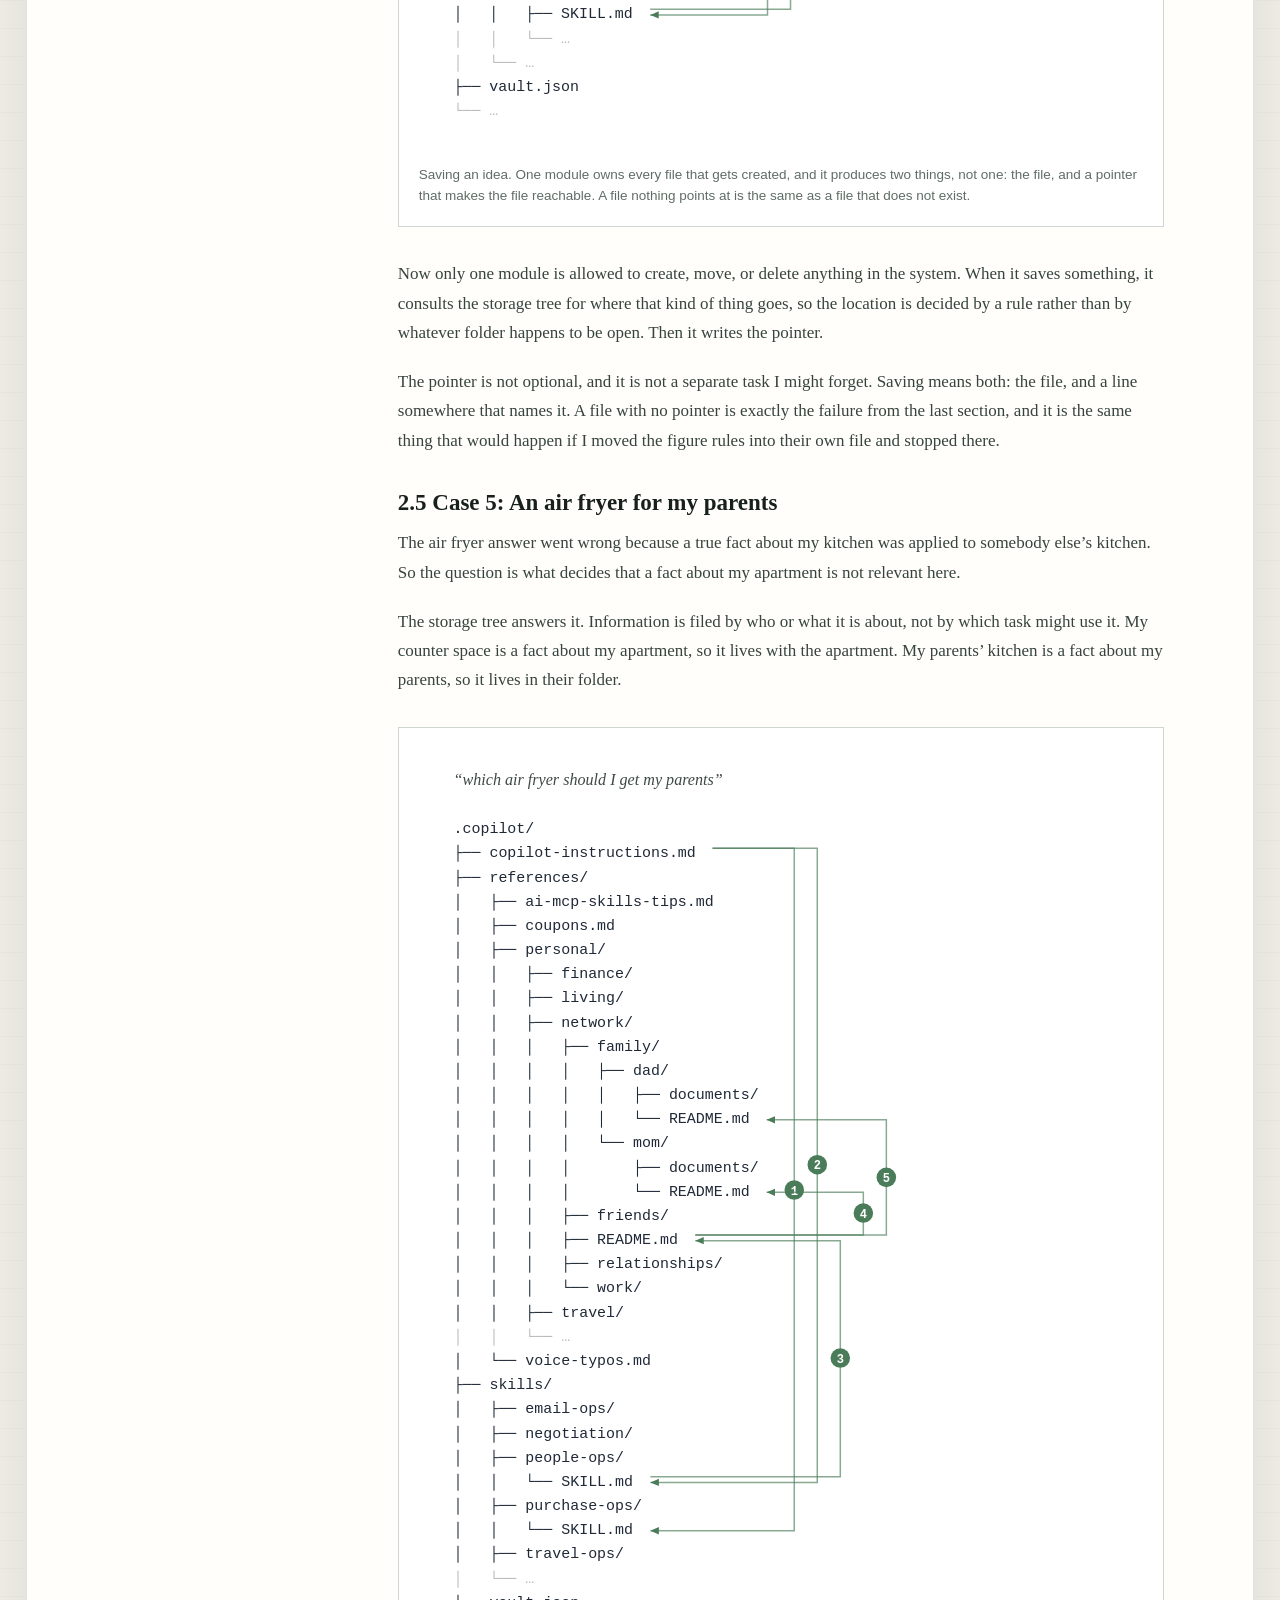
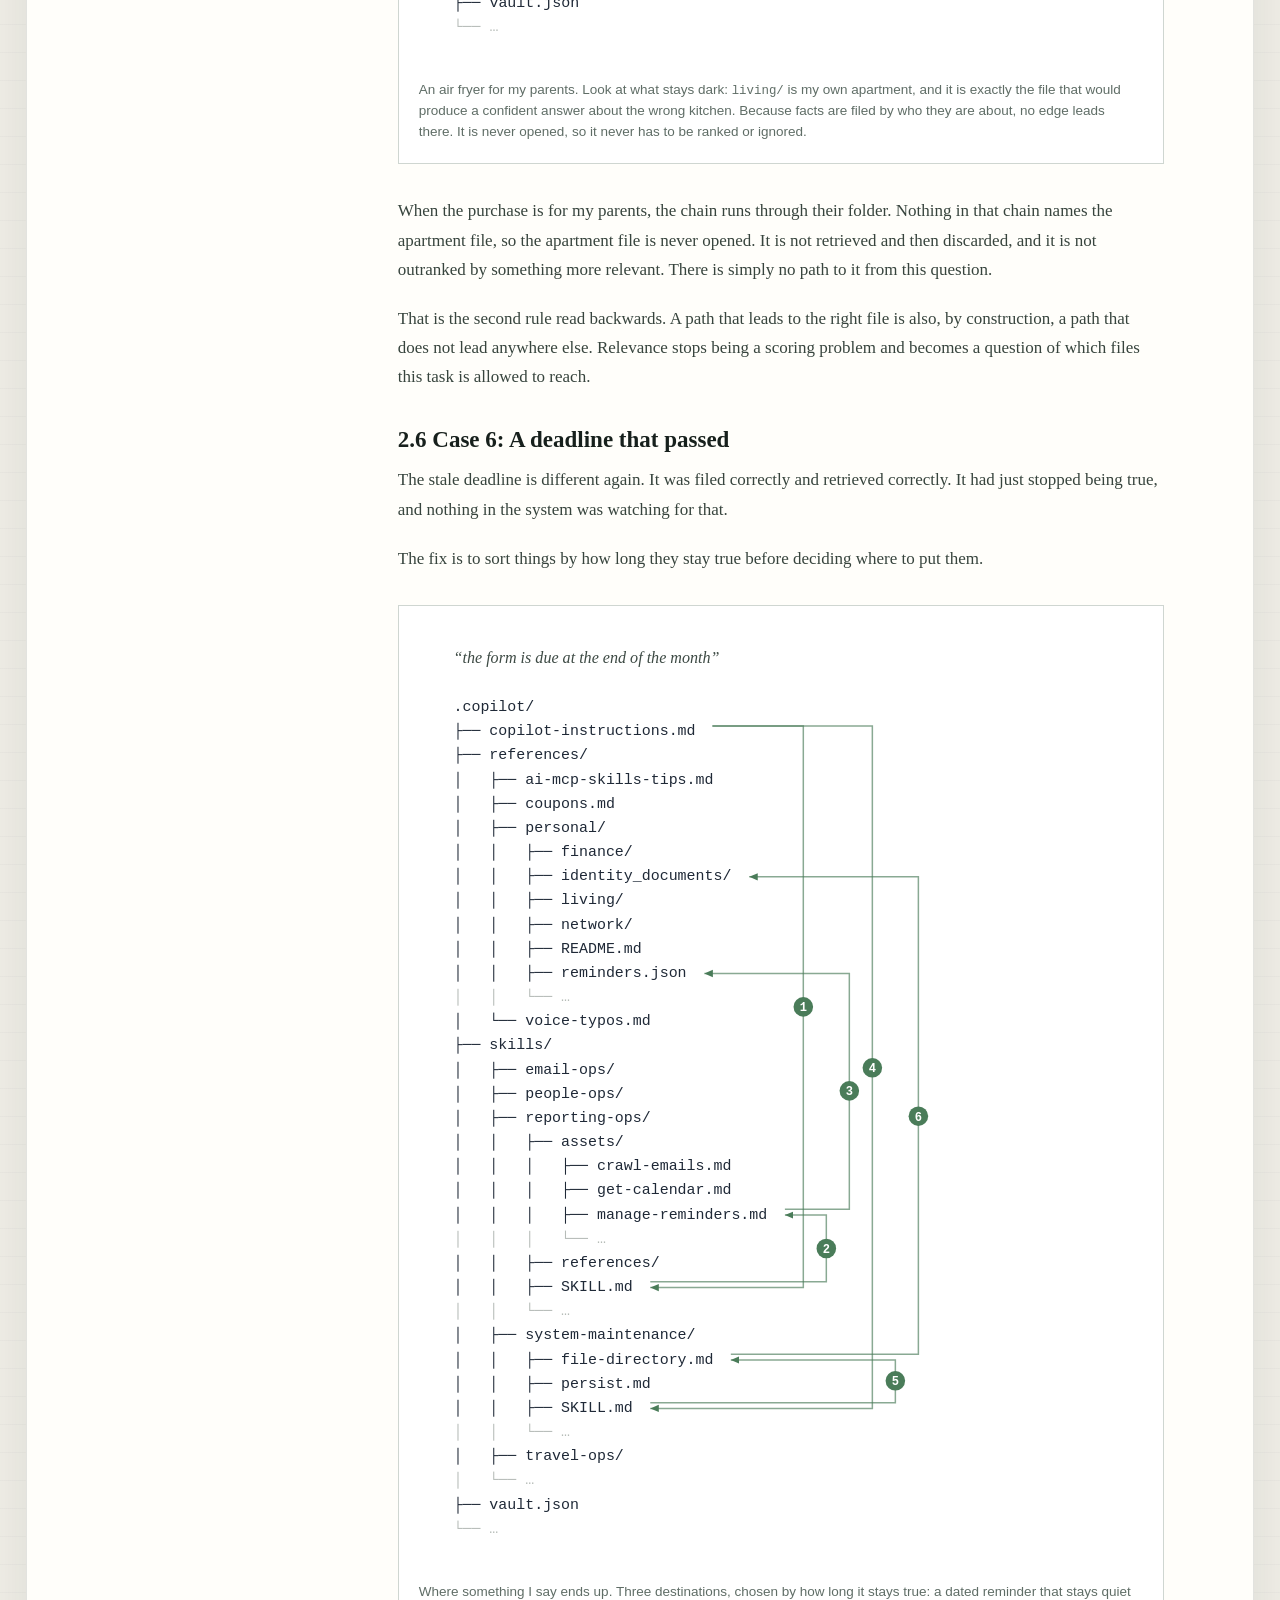
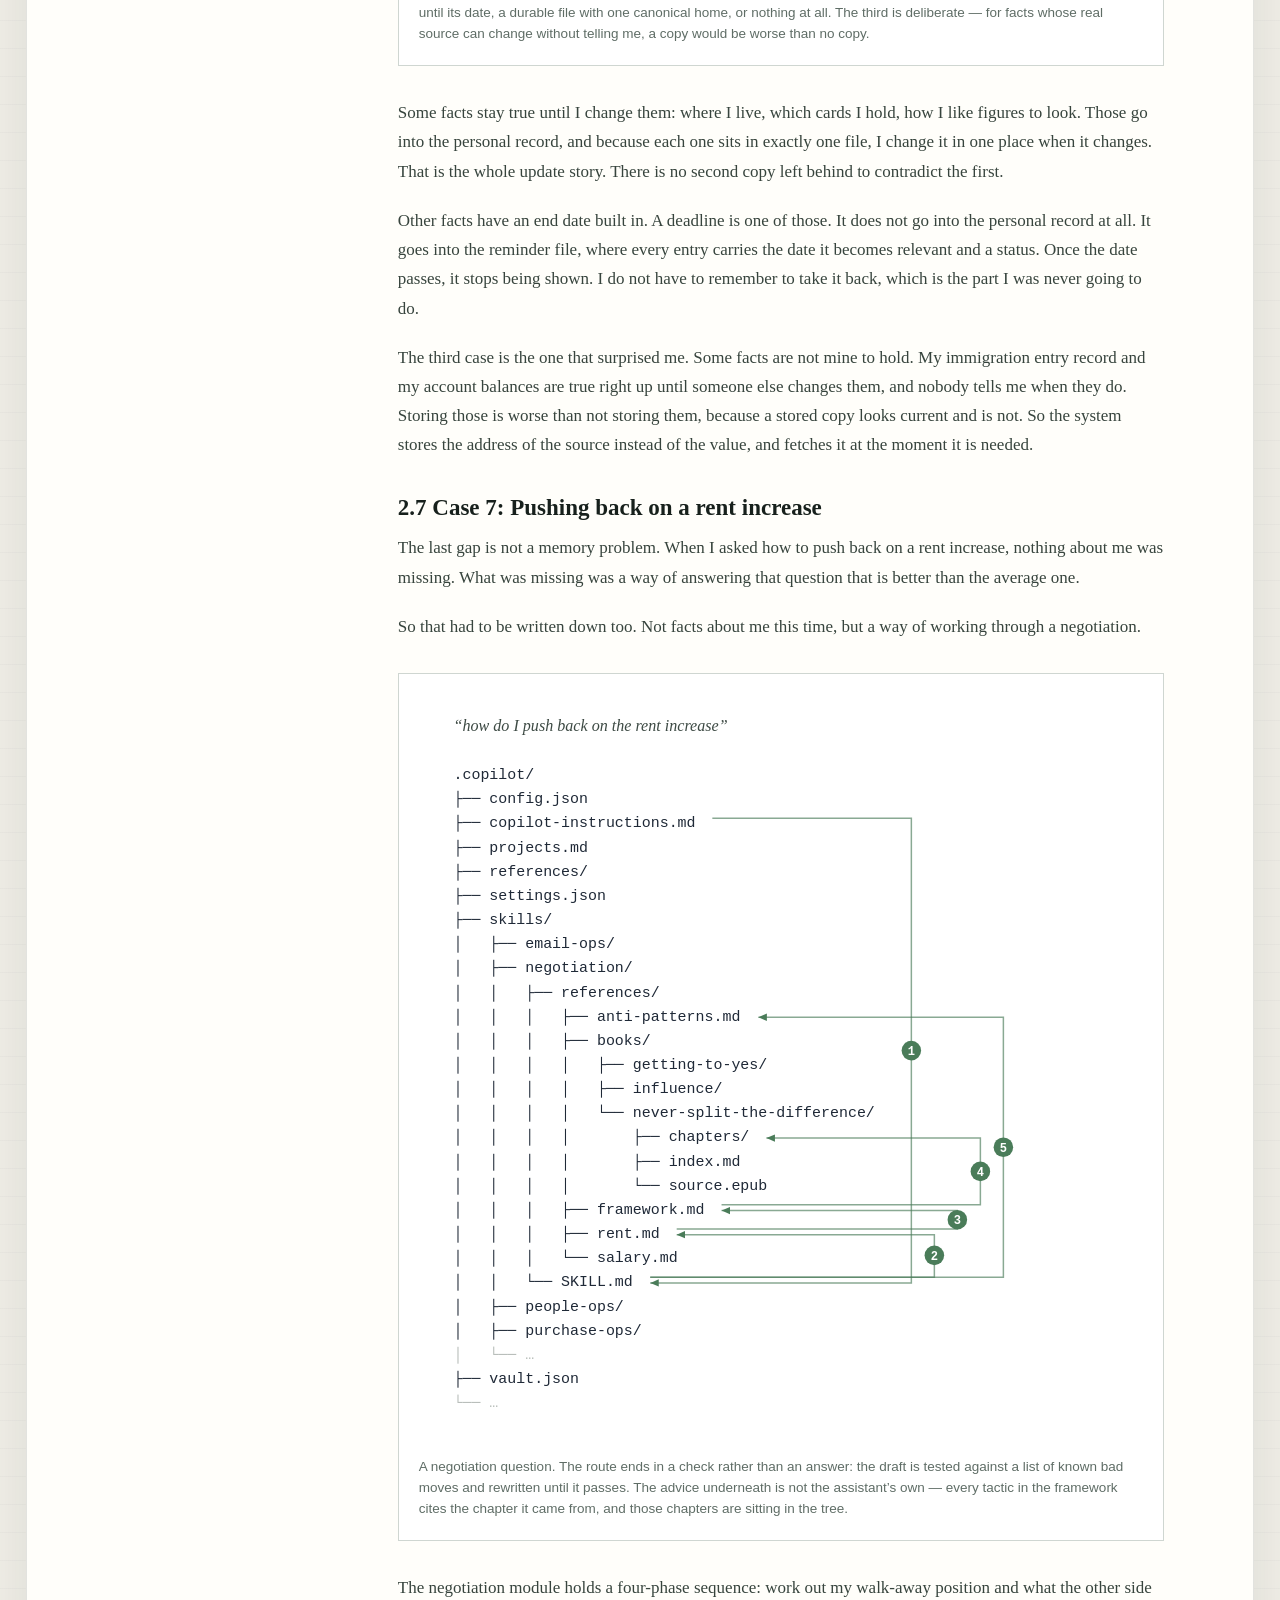
==== commit d5c4daf1: "Refine article layout and trace tooltip Co-authored-by: Copilot <223556219+Copilot@users.noreply.git" ====
--- a/docs/index.html
+++ b/docs/index.html
@@ -70,13 +70,13 @@
               <a class="toc-sub" href="#shortfalls">1.4 It holds on to what is no longer true</a>
               <a class="toc-sub" href="#shortfalls">1.5 It answers like anyone else</a>
               <a href="#approach">2. Organized memory is all you need</a>
-              <a class="toc-sub" href="#approach">2.1 Sending one email</a>
-              <a class="toc-sub" href="#approach">2.2 Booking a flight</a>
-              <a class="toc-sub" href="#approach">2.3 The second experiment</a>
-              <a class="toc-sub" href="#approach">2.4 Saving an idea</a>
-              <a class="toc-sub" href="#approach">2.5 An air fryer for my parents</a>
-              <a class="toc-sub" href="#approach">2.6 A deadline that passed</a>
-              <a class="toc-sub" href="#approach">2.7 Pushing back on a rent increase</a>
+              <a class="toc-sub" href="#approach">2.1 Case 1: Sending one email</a>
+              <a class="toc-sub" href="#approach">2.2 Case 2: Booking a flight</a>
+              <a class="toc-sub" href="#approach">2.3 Case 3: The second experiment</a>
+              <a class="toc-sub" href="#approach">2.4 Case 4: Saving an idea</a>
+              <a class="toc-sub" href="#approach">2.5 Case 5: An air fryer for my parents</a>
+              <a class="toc-sub" href="#approach">2.6 Case 6: A deadline that passed</a>
+              <a class="toc-sub" href="#approach">2.7 Case 7: Pushing back on a rent increase</a>
               <a href="#system">3. What the system looks like now</a>
               <a class="toc-sub" href="#system">3.1 What it knows about me</a>
               <a class="toc-sub" href="#system">3.2 What it can do</a>
@@ -374,7 +374,7 @@
                 whether it works once built. I come back to it at the end.
               </p>
 
-              <h3>2.1 Sending one email</h3>
+              <h3>2.1 Case 1: Sending one email</h3>
 
               <p>
                 In the last section the assistant could not send an email for me.
@@ -502,7 +502,7 @@
                 named by the step before it.
               </p>
 
-              <h3>2.2 Booking a flight</h3>
+              <h3>2.2 Case 2: Booking a flight</h3>
 
               <p>
                 A flight needs more than one kind of fact, and they belong to
@@ -606,7 +606,7 @@
                 version of the truth.
               </p>
 
-              <h3>2.3 The second experiment</h3>
+              <h3>2.3 Case 3: The second experiment</h3>
 
               <p>
                 This one is not about finding a fact. Nothing was missing when
@@ -670,7 +670,7 @@
                 from being created at all.
               </p>
 
-              <h3>2.4 Saving an idea</h3>
+              <h3>2.4 Case 4: Saving an idea</h3>
 
               <p>
                 Earlier, the assistant saved an idea to a file and then never
@@ -730,7 +730,7 @@
                 moved the figure rules into their own file and stopped there.
               </p>
 
-              <h3>2.5 An air fryer for my parents</h3>
+              <h3>2.5 Case 5: An air fryer for my parents</h3>
 
               <p>
                 The air fryer answer went wrong because a true fact about my
@@ -812,7 +812,7 @@
                 becomes a question of which files this task is allowed to reach.
               </p>
 
-              <h3>2.6 A deadline that passed</h3>
+              <h3>2.6 Case 6: A deadline that passed</h3>
 
               <p>
                 The stale deadline is different again. It was filed correctly and
@@ -905,7 +905,7 @@
                 fetches it at the moment it is needed.
               </p>
 
-              <h3>2.7 Pushing back on a rent increase</h3>
+              <h3>2.7 Case 7: Pushing back on a rent increase</h3>
 
               <p>
                 The last gap is not a memory problem. When I asked how to push
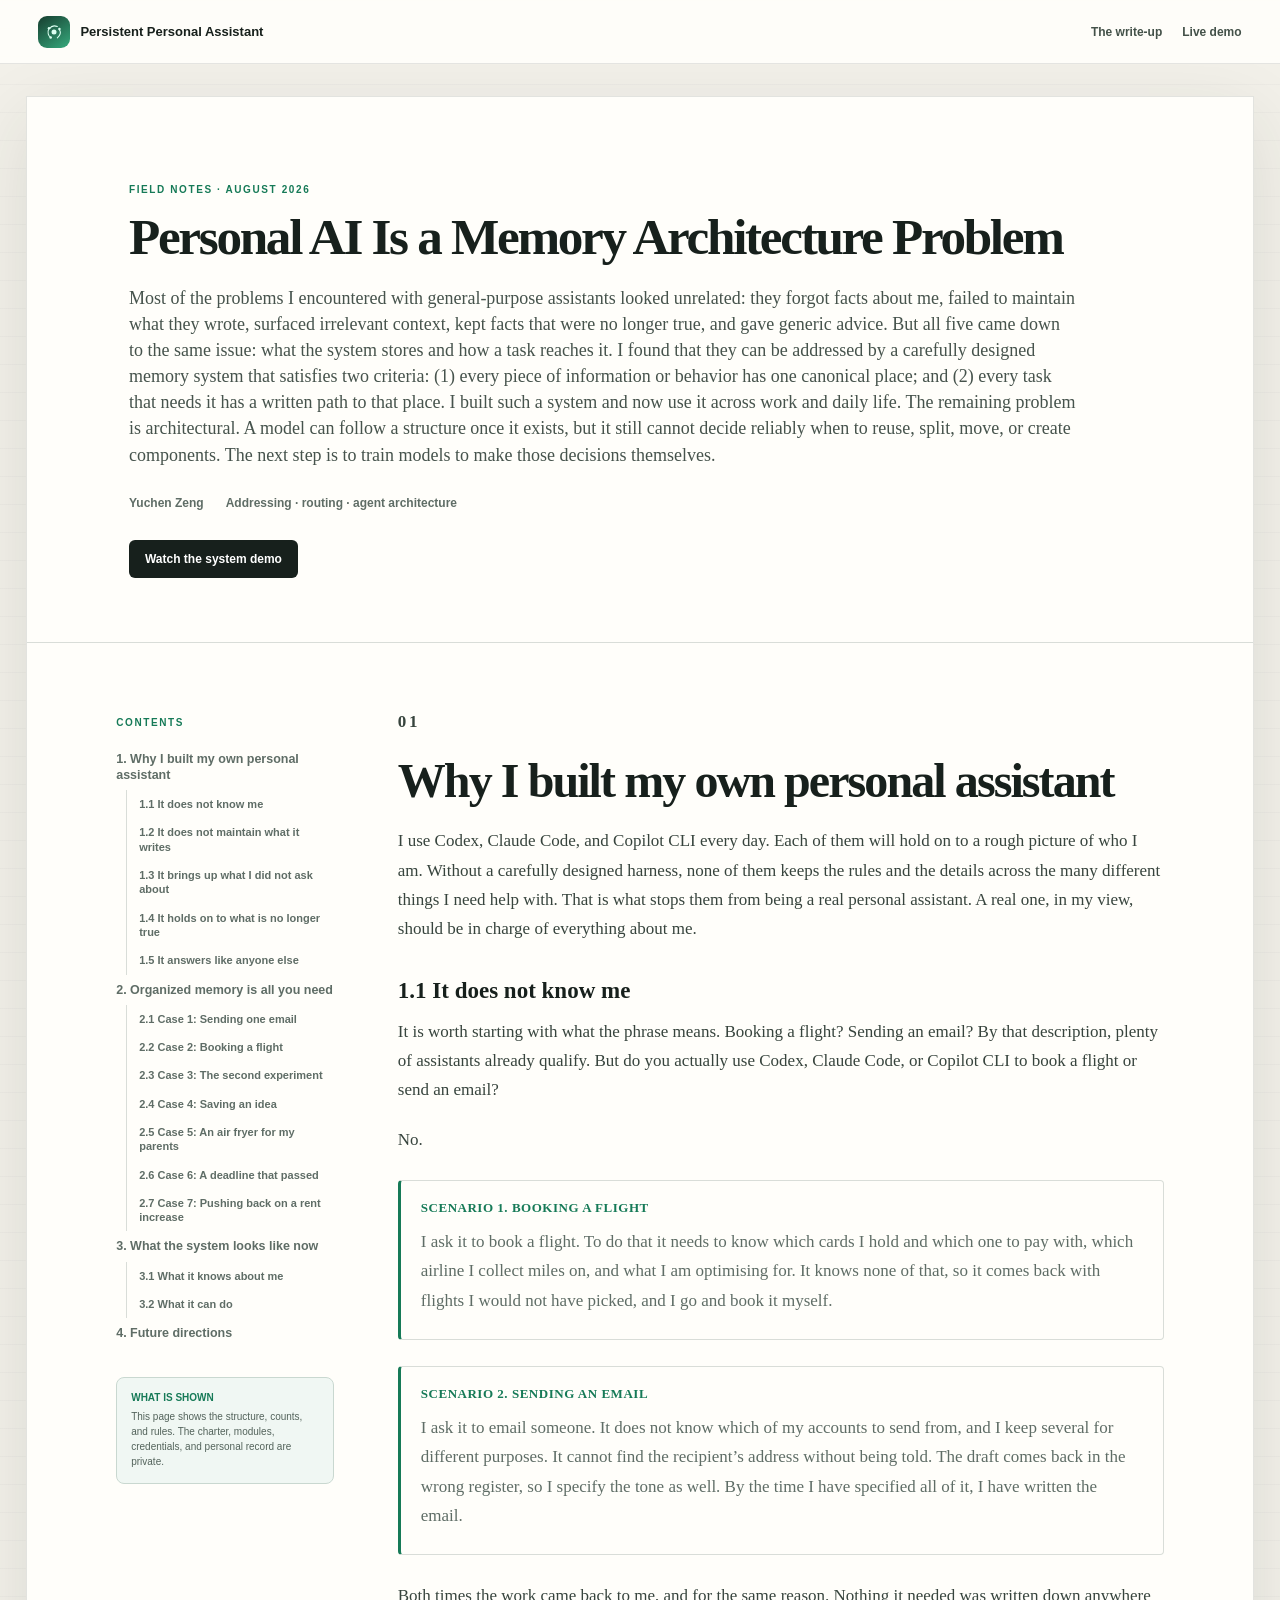
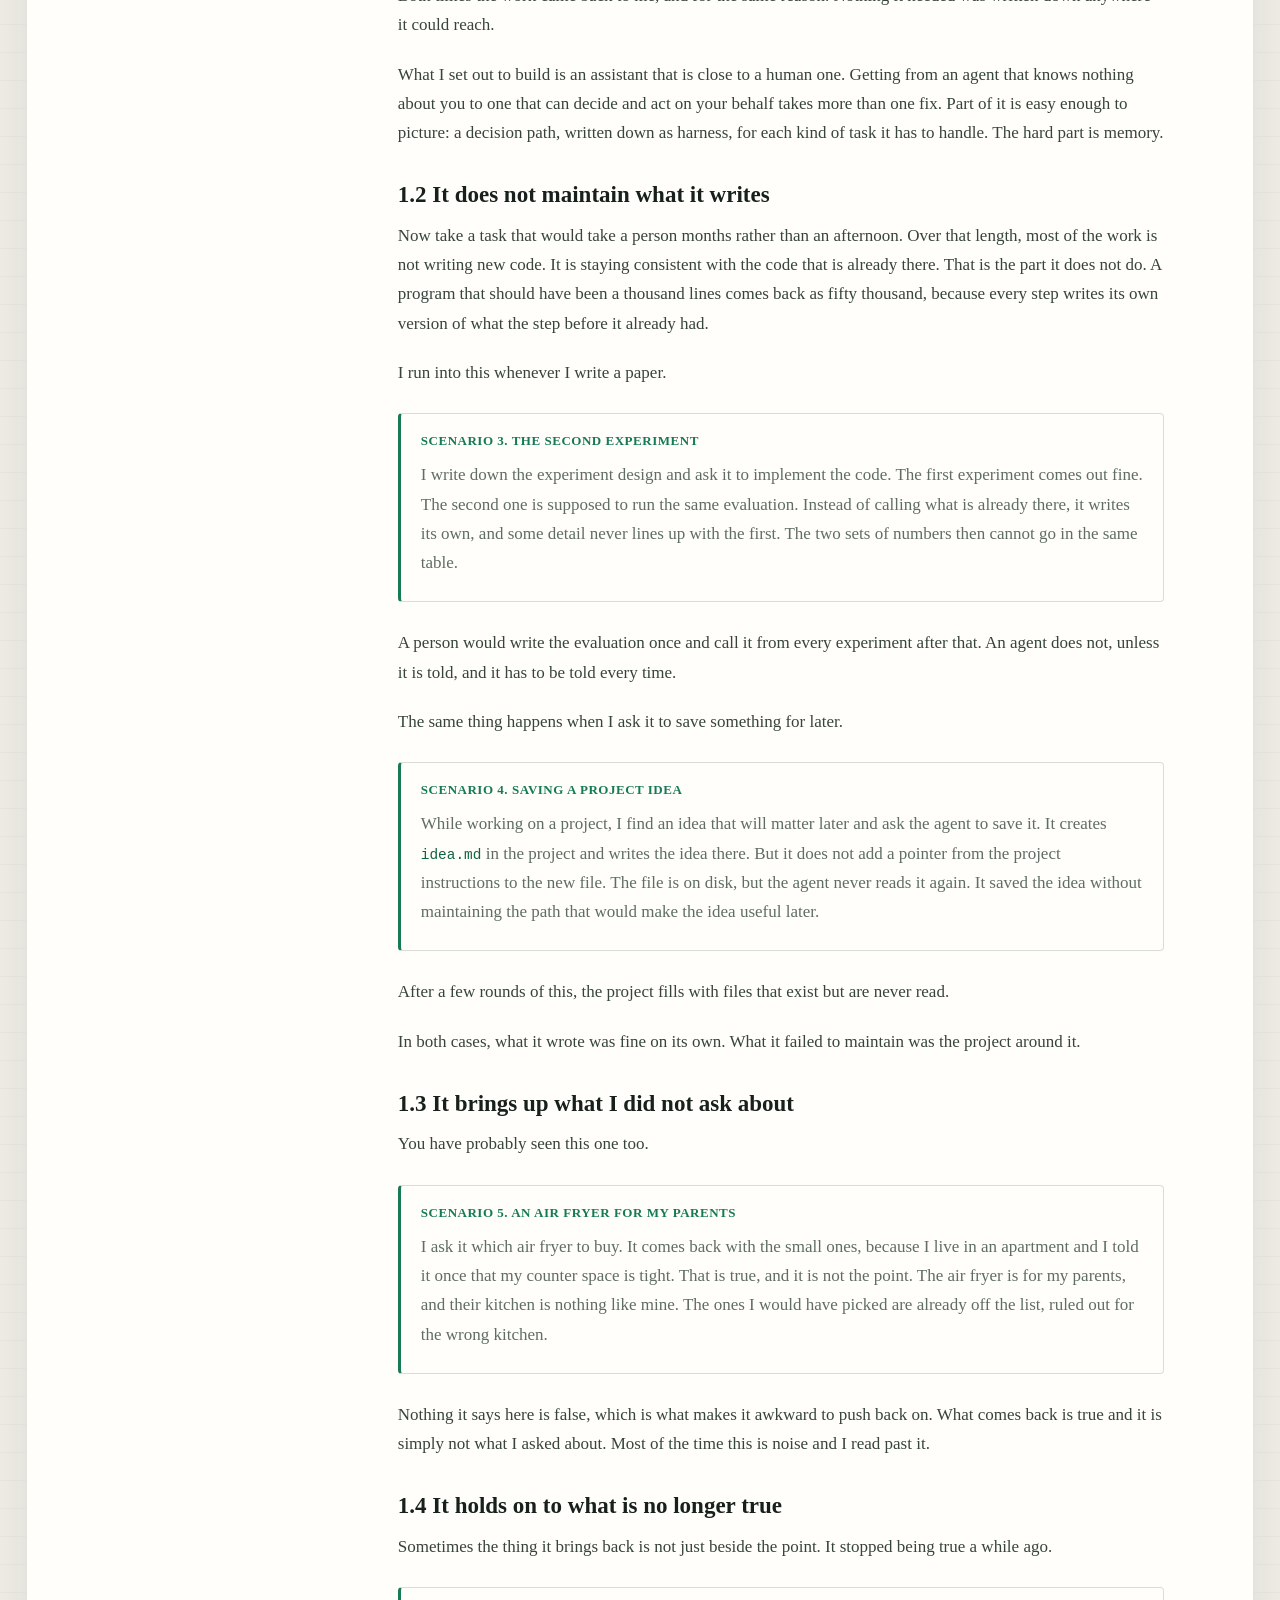
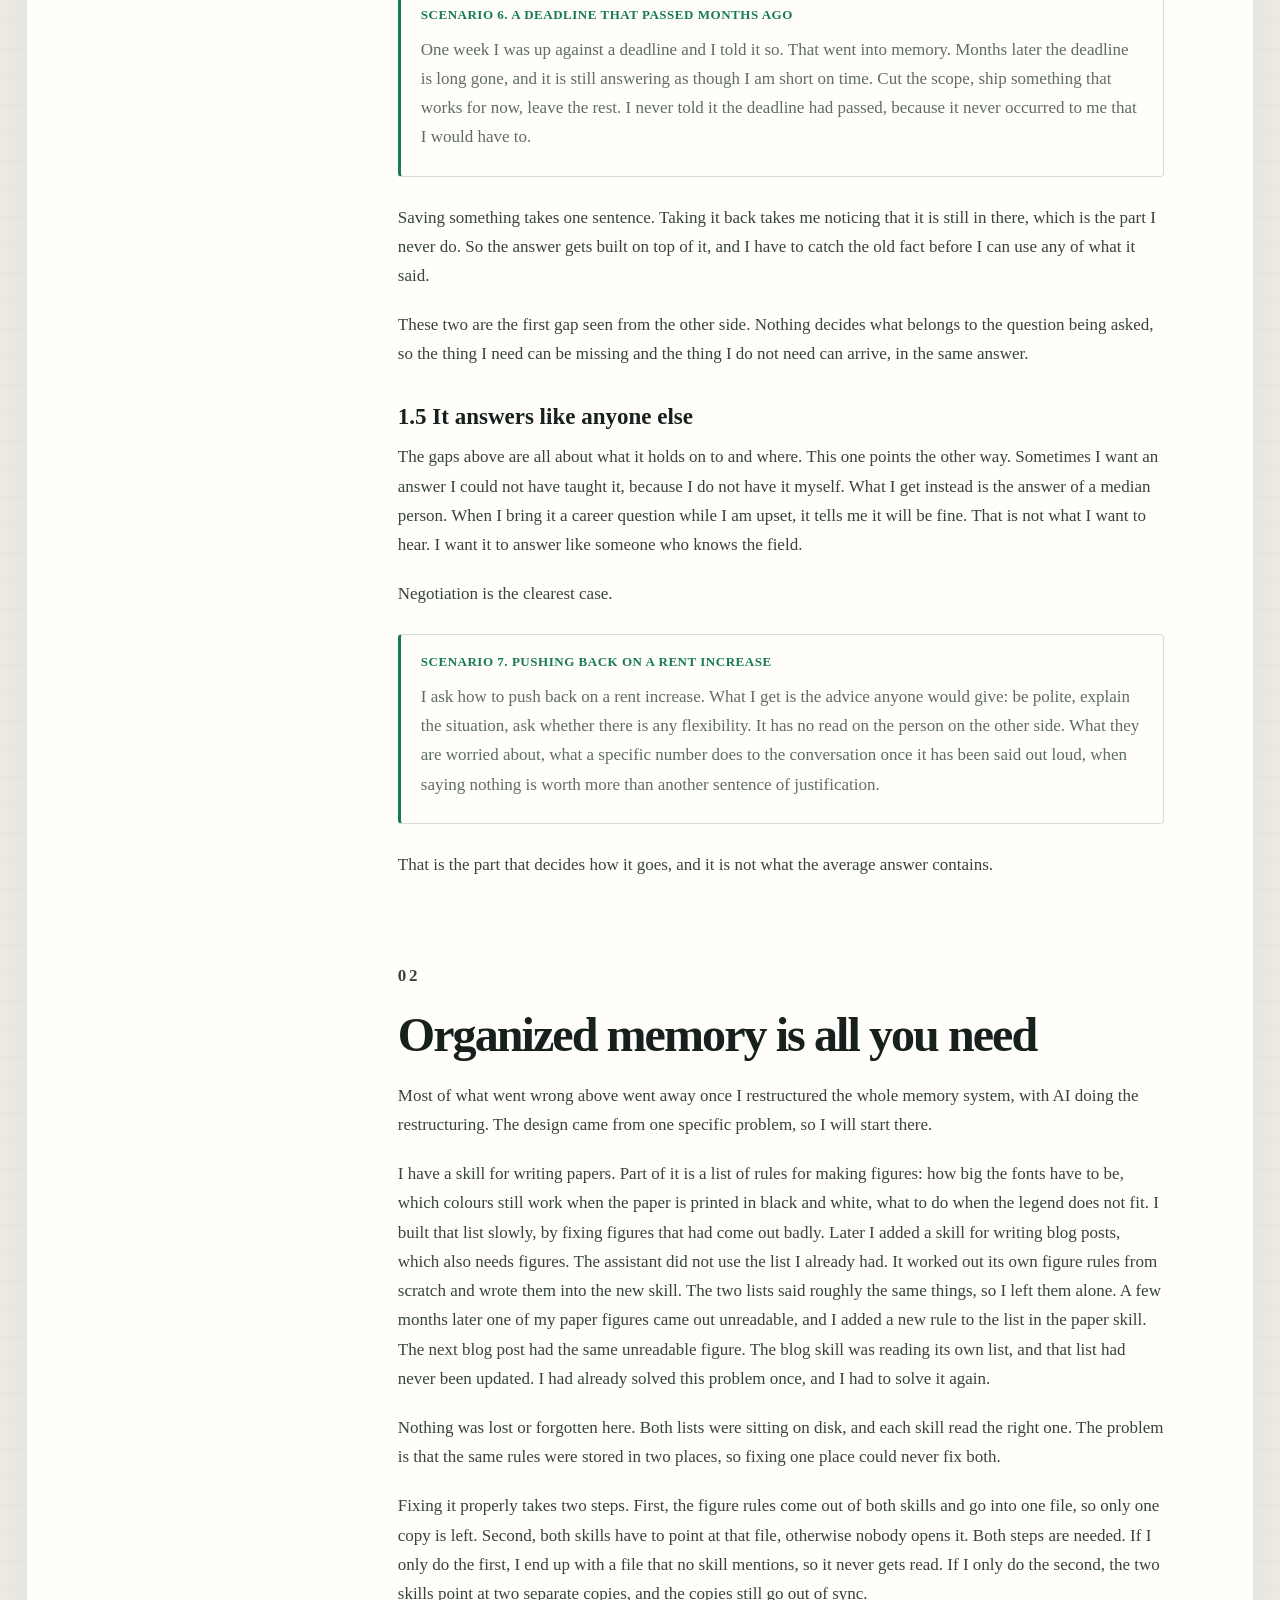
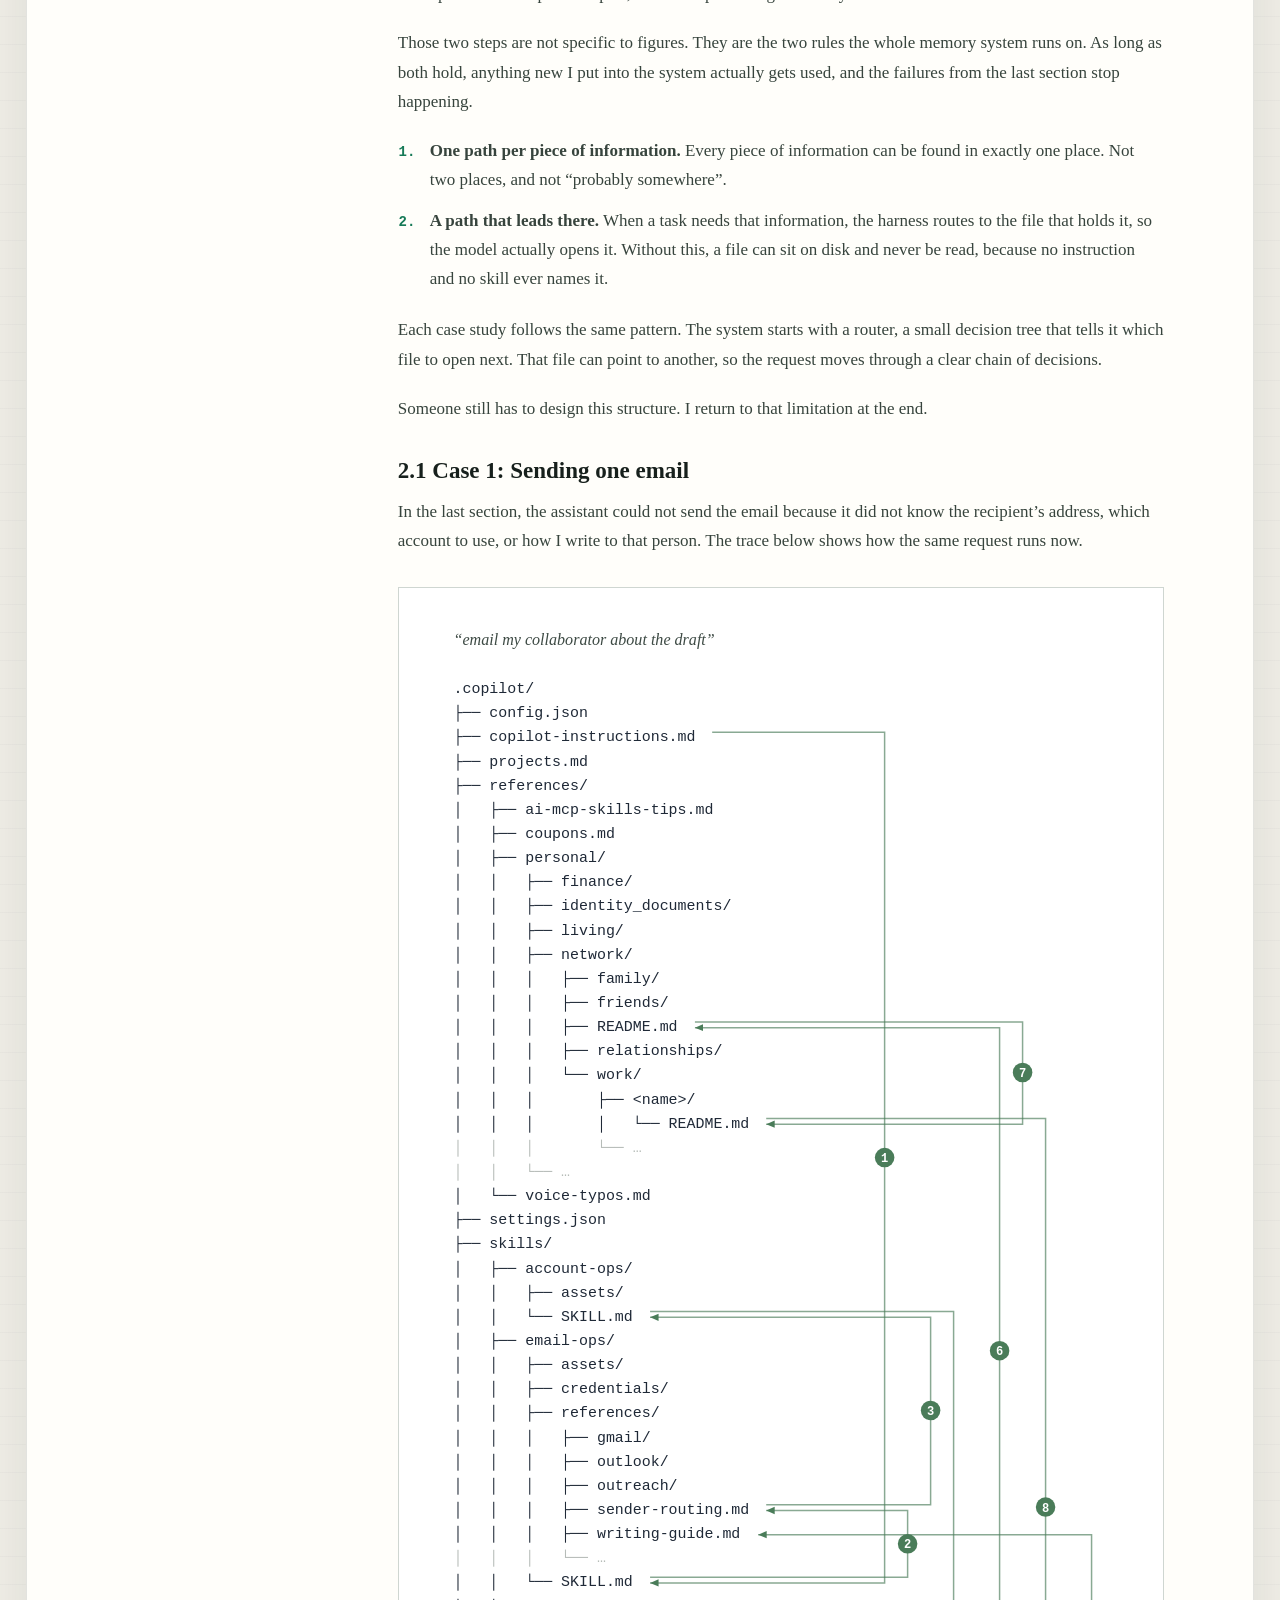
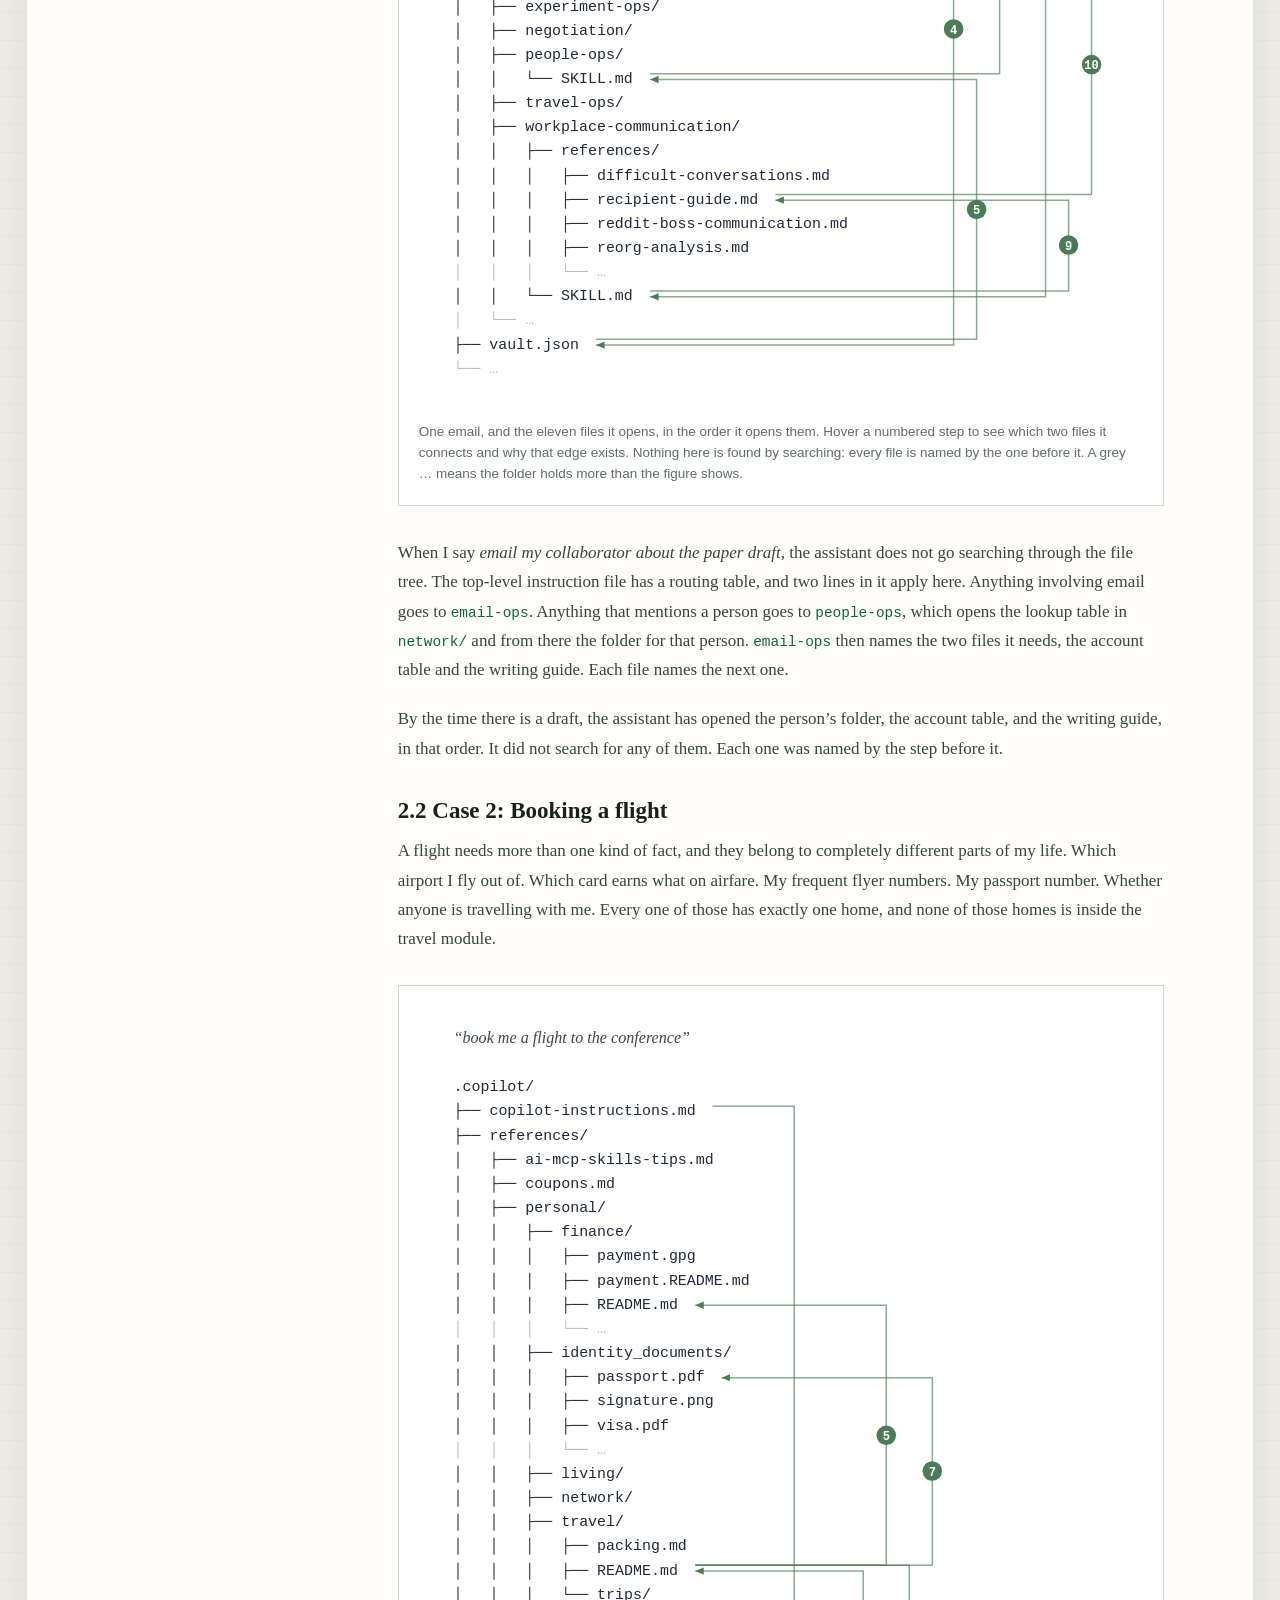
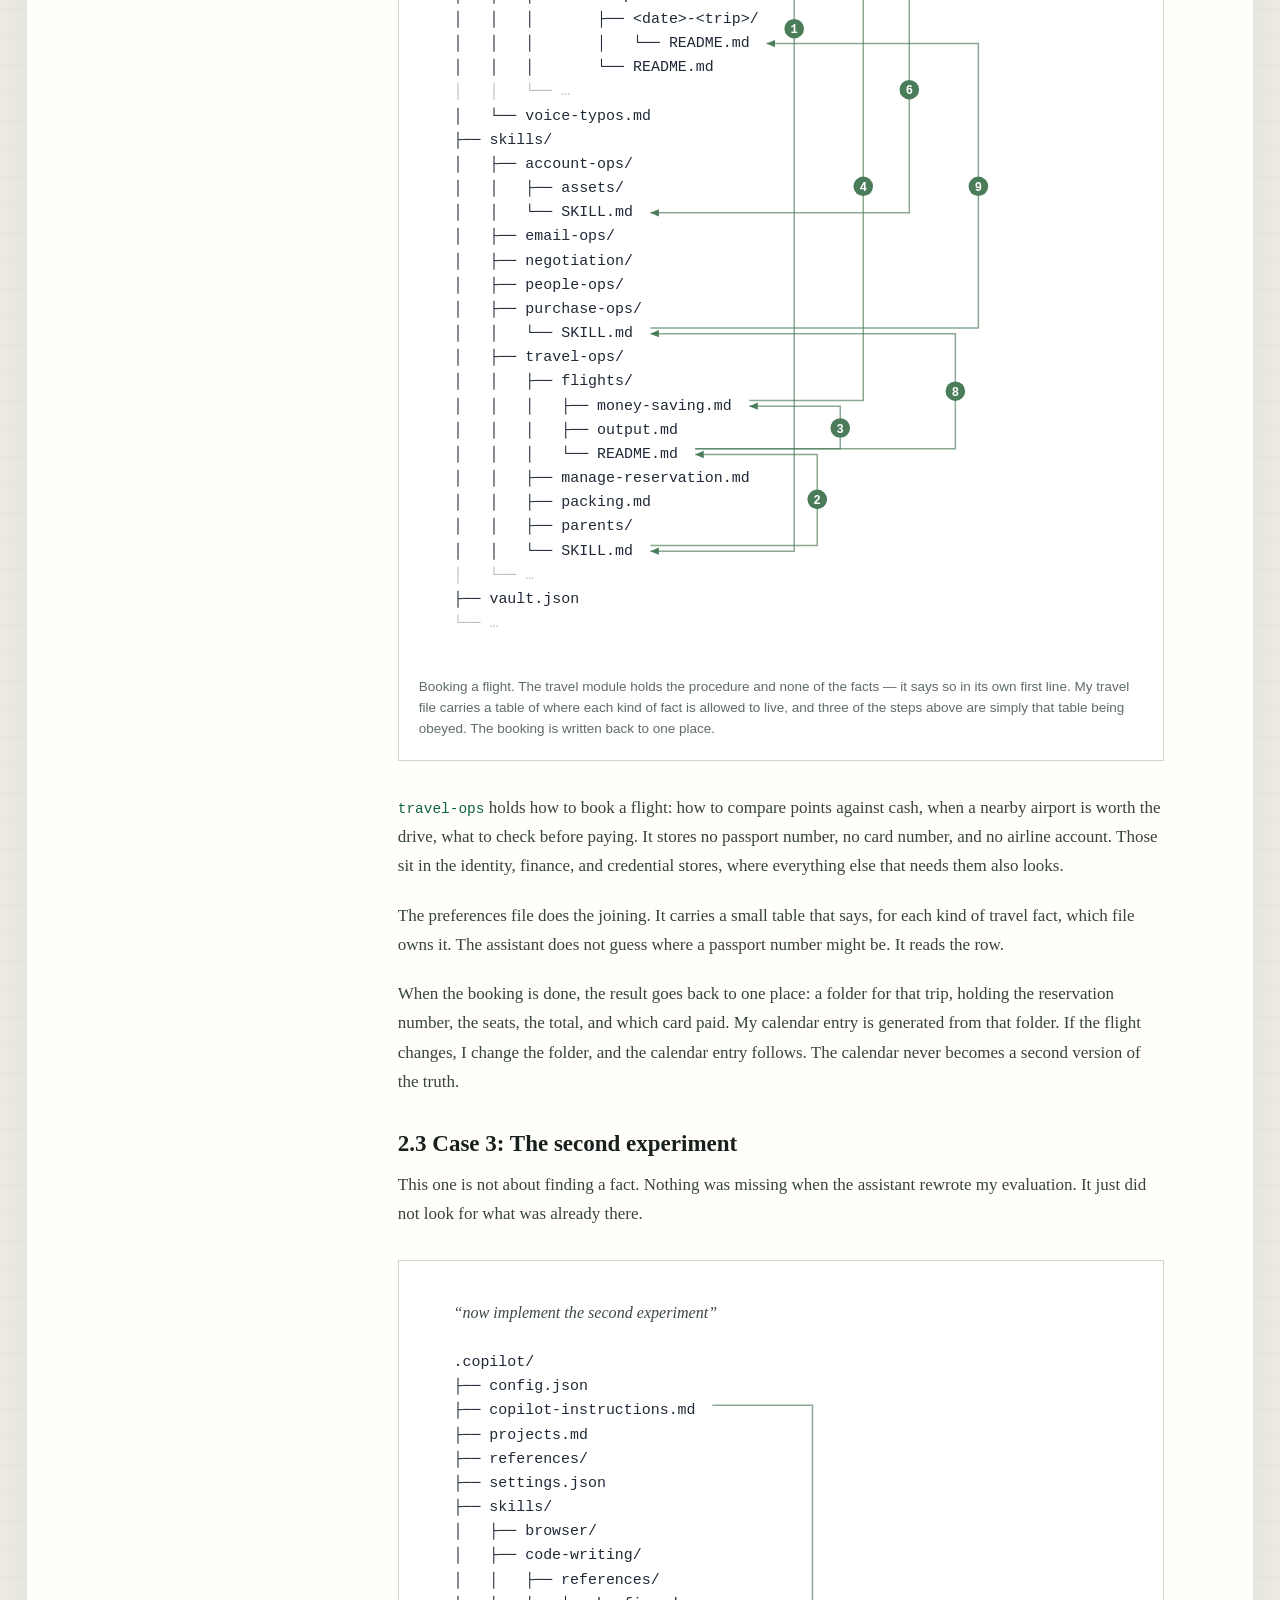
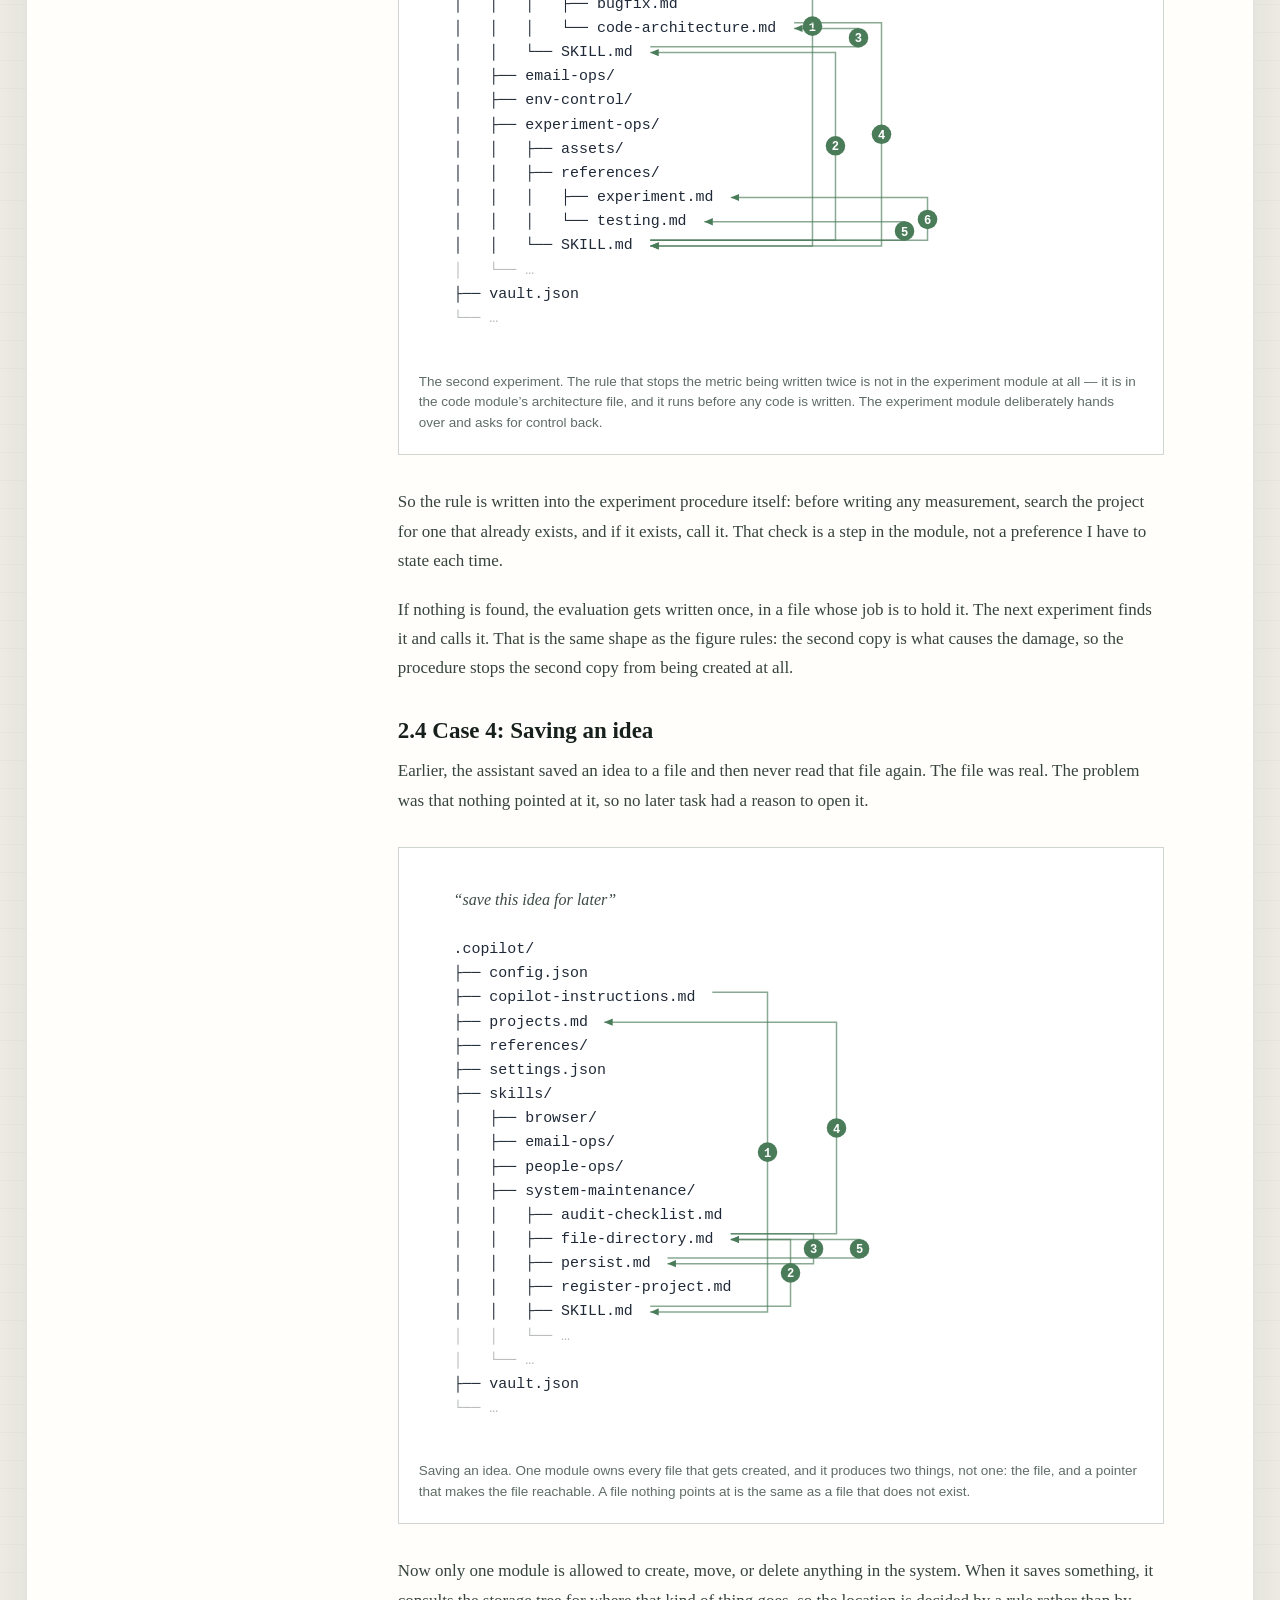
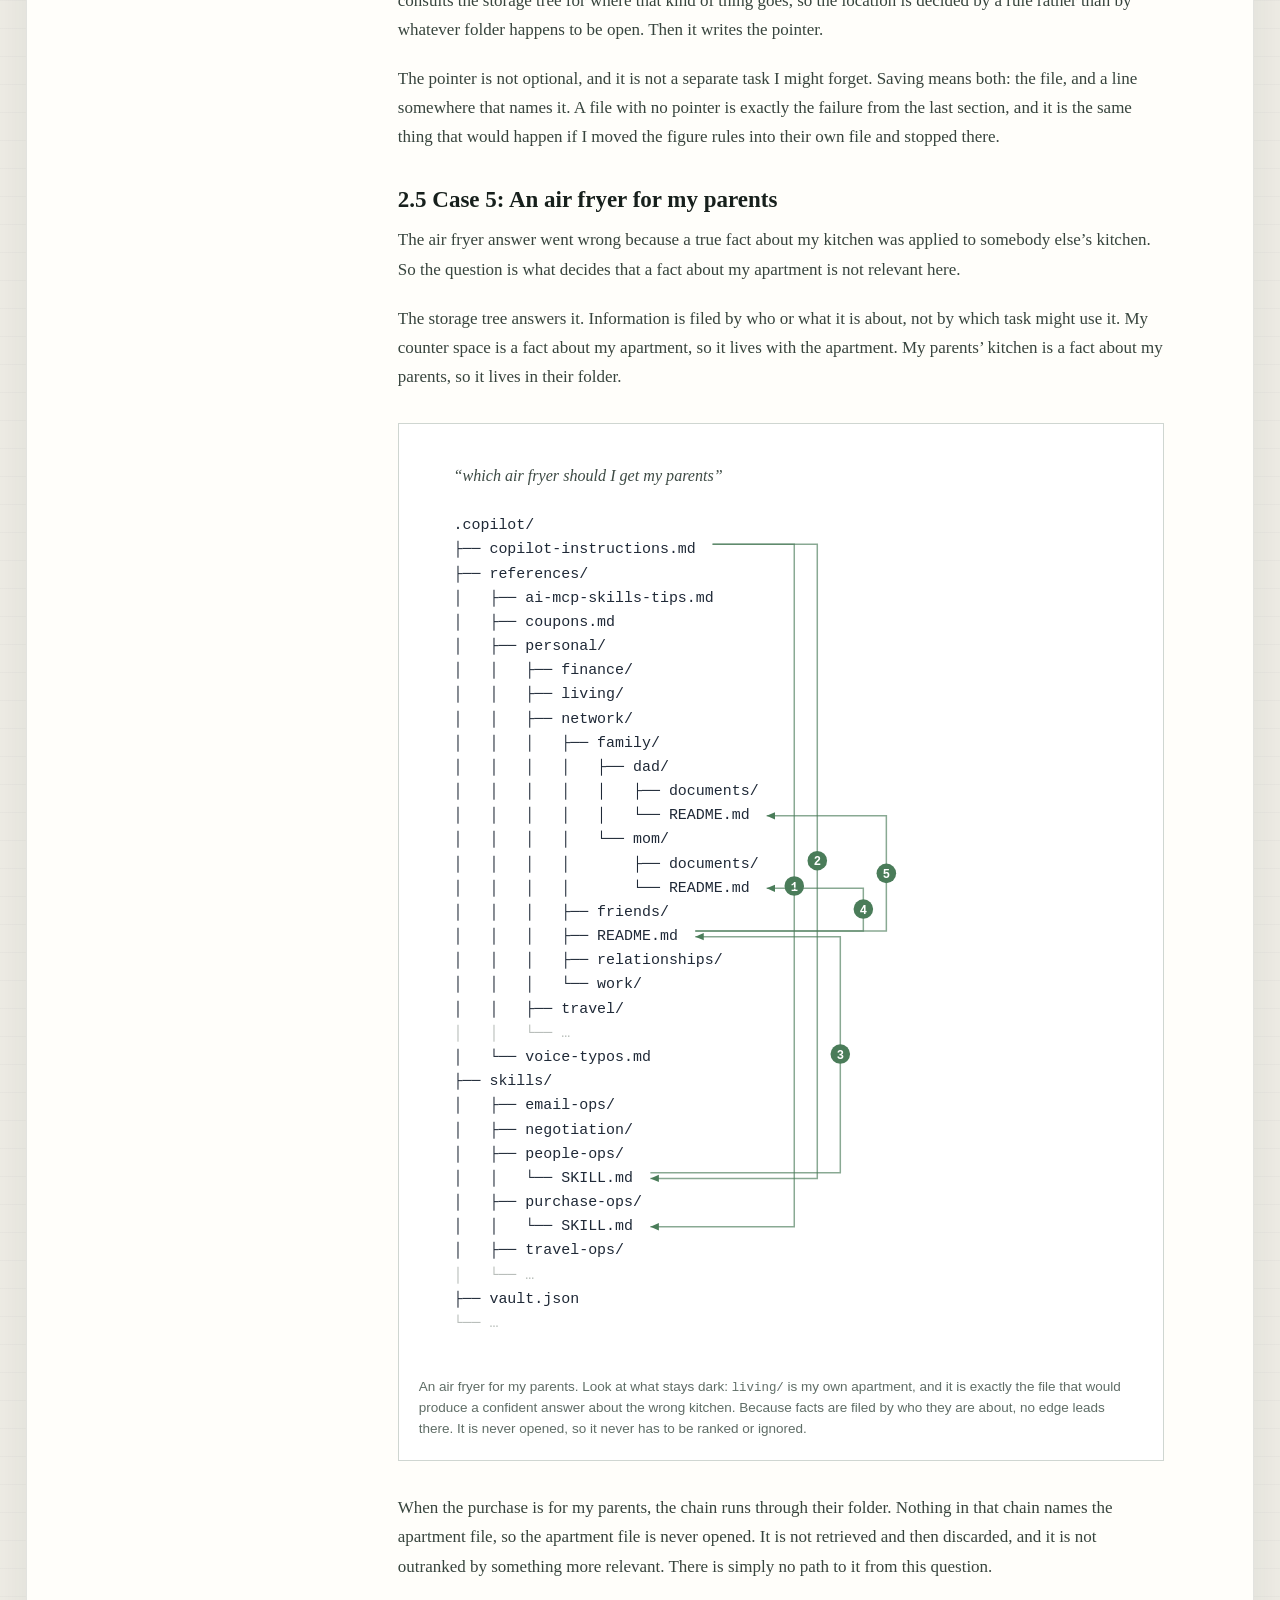
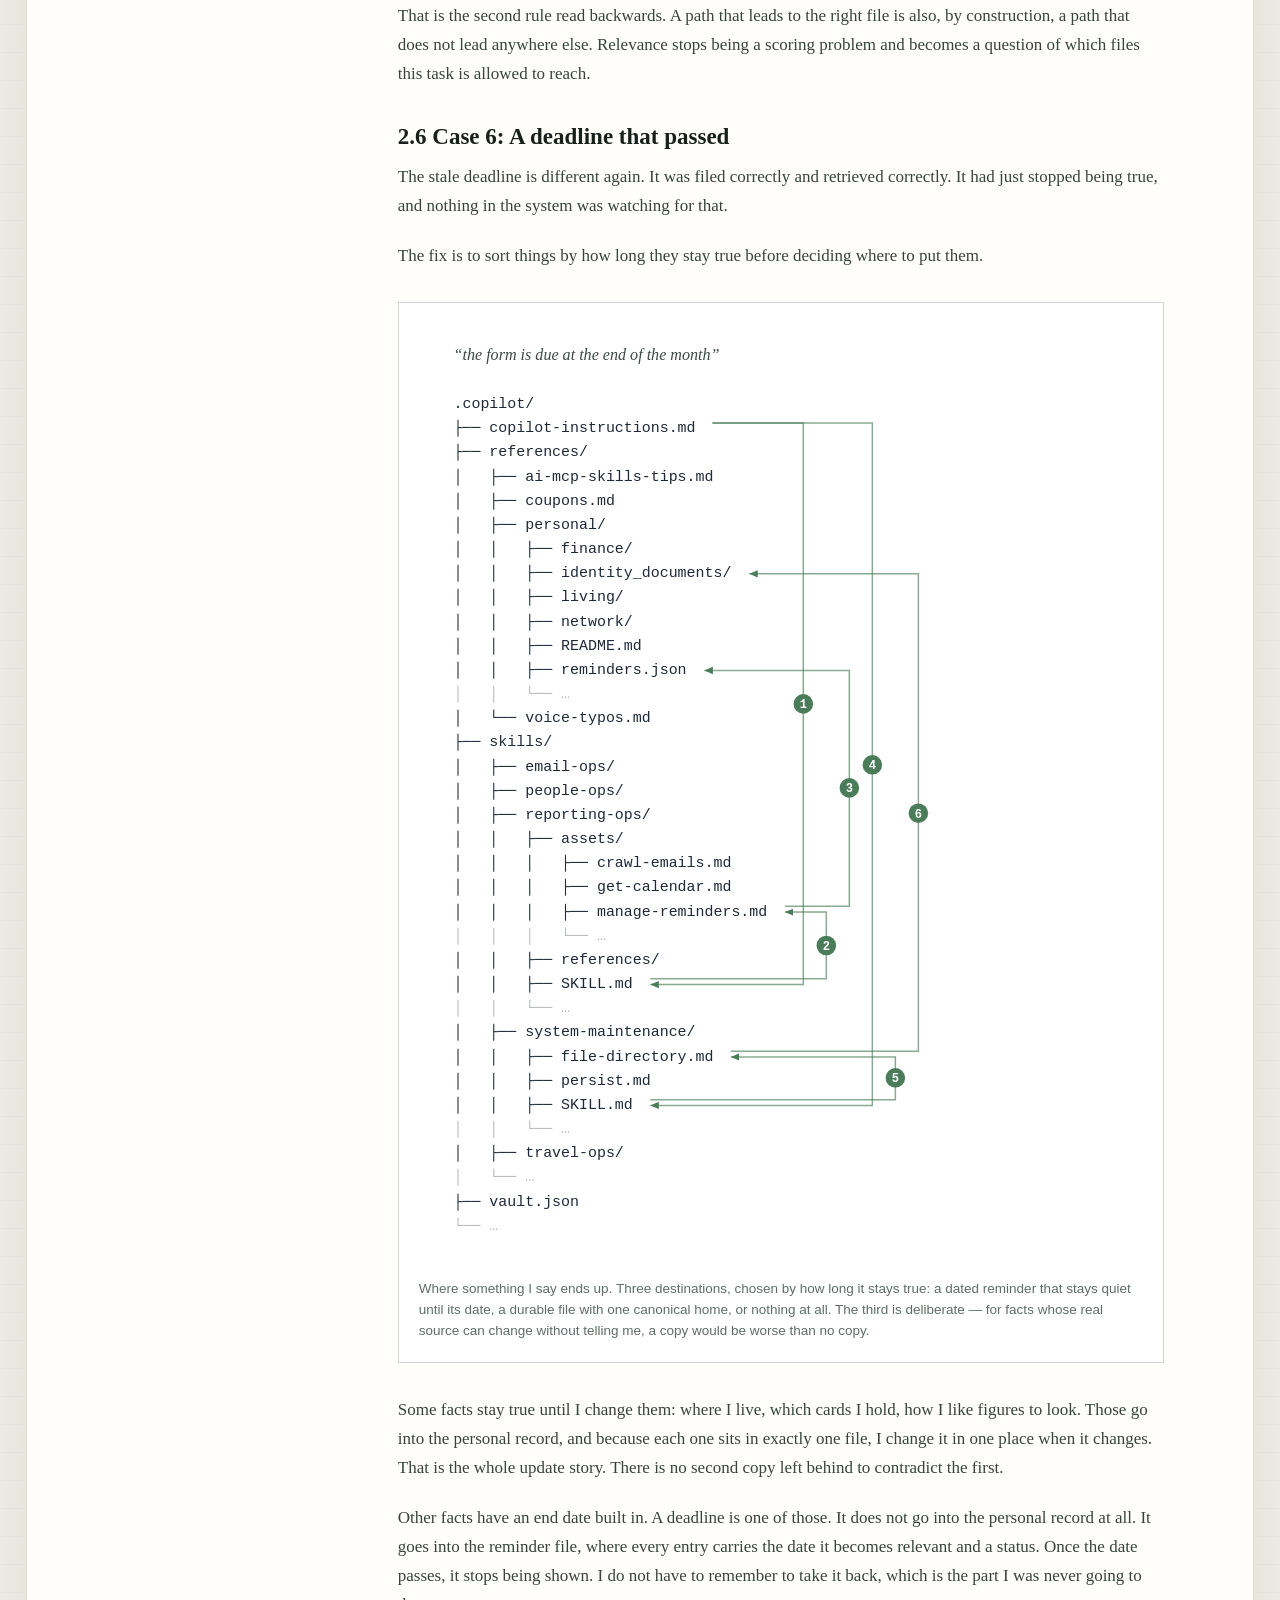
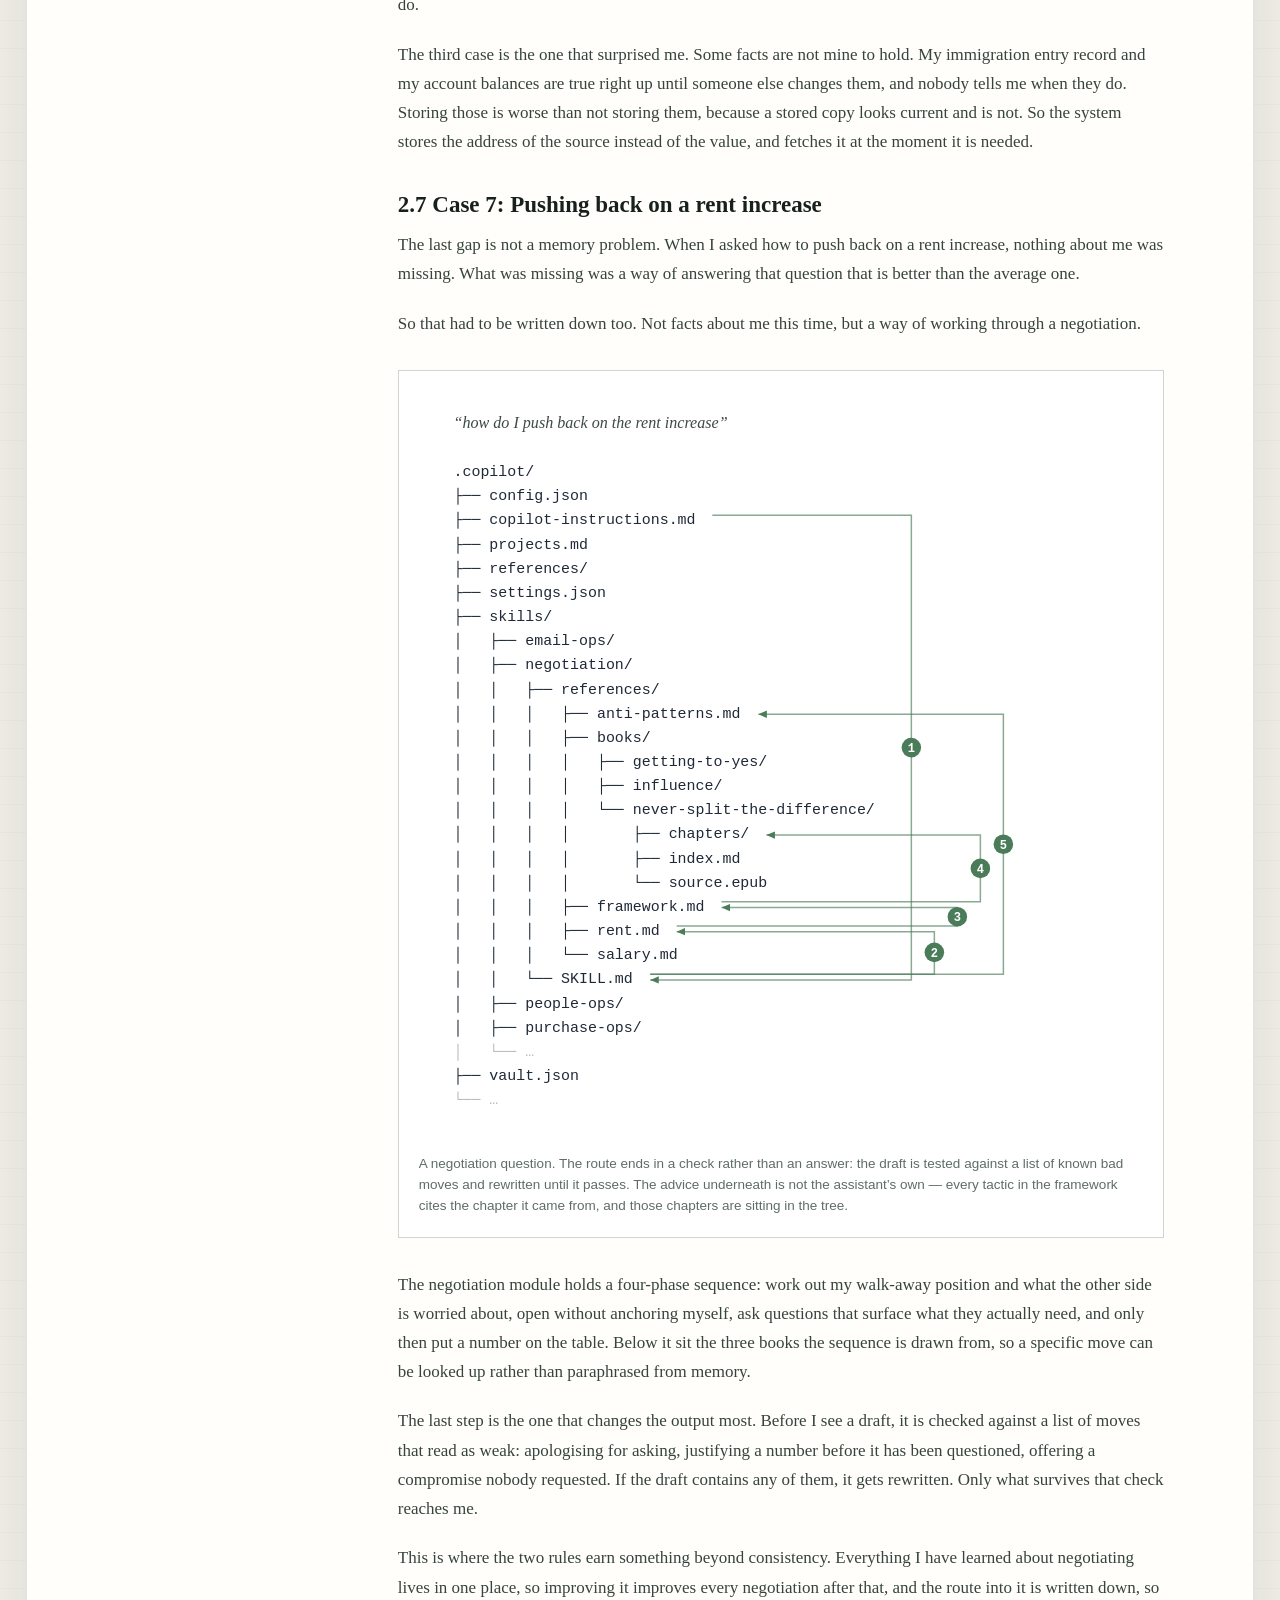
==== commit fa38231e: "Drop the superseded box-diagram generators and their CSS The seven routing maps are now file-tree tr" ====
--- a/docs/index.html
+++ b/docs/index.html
@@ -367,44 +367,24 @@
               </ol>
 
               <p>
-                I go back through those failures one at a time below. Someone
-                still has to design the layout. Models cannot do that part yet,
-                so I decided the structure myself and had the assistant fill it
-                in. What that limits is who can build such a system today, not
-                whether it works once built. I come back to it at the end.
+                Each case study follows the same pattern. The system starts with
+                a router, a small decision tree that tells it which file to open
+                next. That file can point to another, so the request moves
+                through a clear chain of decisions.
+              </p>
+
+              <p>
+                Someone still has to design this structure. I return to that
+                limitation at the end.
               </p>
 
               <h3>2.1 Case 1: Sending one email</h3>
 
               <p>
-                In the last section the assistant could not send an email for me.
-                It did not have the address, and the draft it wrote sounded like
-                a message to a stranger. Here is how that same request runs now.
-              </p>
-
-              <p>
-                Four separate things are needed, and each one is stored in
-                exactly one place. Who the person is, how I know them, and what
-                their address is: one folder per person, under
-                <code>network/</code>. Which of my four accounts to send from:
-                one decision table, inside <code>email-ops</code>. How I write to
-                a collaborator as opposed to someone I have never met: one
-                writing guide, also inside <code>email-ops</code>. The login for
-                each account: one encrypted file, reached through
-                <code>account-ops</code>.
-              </p>
-
-              <p>
-                None of these are copied anywhere else. The folder for a person
-                says nothing about tone. <code>email-ops</code> does not store a
-                single email address. When a collaborator moves to a new job, I
-                change one line in one folder, and every email after that is
-                correct.
-              </p>
-
-              <p>
-                That is the first rule doing its work. The second rule is what
-                makes any of these files get opened.
+                In the last section, the assistant could not send the email
+                because it did not know the recipient&rsquo;s address, which
+                account to use, or how I write to that person. The trace below
+                shows how the same request runs now.
               </p>
 
               <!--TRACE:email-->
--- a/docs/doc.css
+++ b/docs/doc.css
@@ -944,86 +944,6 @@
 .scenario-box p {
   font-size: 17px !important;
   color: var(--muted);
-}
-
-.routing-map {
-  width: 100%;
-  height: auto;
-  display: block;
-}
-
-.routing-map text {
-  font-family: "SFMono-Regular", Menlo, Consolas, monospace;
-  font-size: 13px;
-  fill: var(--ink);
-}
-
-.routing-map .g-dir {
-  font-size: 10.5px;
-  fill: var(--faint);
-}
-
-.routing-map .g-sub {
-  font-family: Georgia, "Times New Roman", serif;
-  font-size: 10.5px;
-  fill: var(--faint);
-}
-
-.routing-map .g-edge {
-  fill: none;
-  stroke: var(--line);
-  stroke-width: 1.4;
-}
-
-.routing-map .g-mod rect {
-  fill: var(--green-soft);
-  stroke: var(--green);
-  stroke-width: 1.2;
-}
-
-.routing-map .g-file rect {
-  fill: var(--blue-soft);
-  stroke: #7d93b0;
-  stroke-width: 1.2;
-}
-
-.routing-map .g-req rect {
-  fill: var(--paper);
-  stroke: var(--faint);
-  stroke-width: 1.2;
-  stroke-dasharray: 4 3;
-}
-
-.routing-map .g-req text {
-  font-family: Georgia, serif;
-  font-style: italic;
-  fill: var(--muted);
-}
-
-.routing-map .g-rule rect {
-  fill: #fdf6e3;
-  stroke: #b98a1f;
-  stroke-width: 1.2;
-}
-
-.routing-map .g-off rect {
-  fill: transparent;
-  stroke: var(--line);
-  stroke-width: 1.2;
-  stroke-dasharray: 3 3;
-}
-
-.routing-map .g-off text {
-  fill: var(--faint);
-}
-
-.routing-map .g-edge-off {
-  stroke-dasharray: 3 4;
-  stroke: #d3cfc6;
-}
-
-.routing-map .g-edge-loop {
-  stroke-dasharray: 3 4;
 }
 
 .system-figure + p {
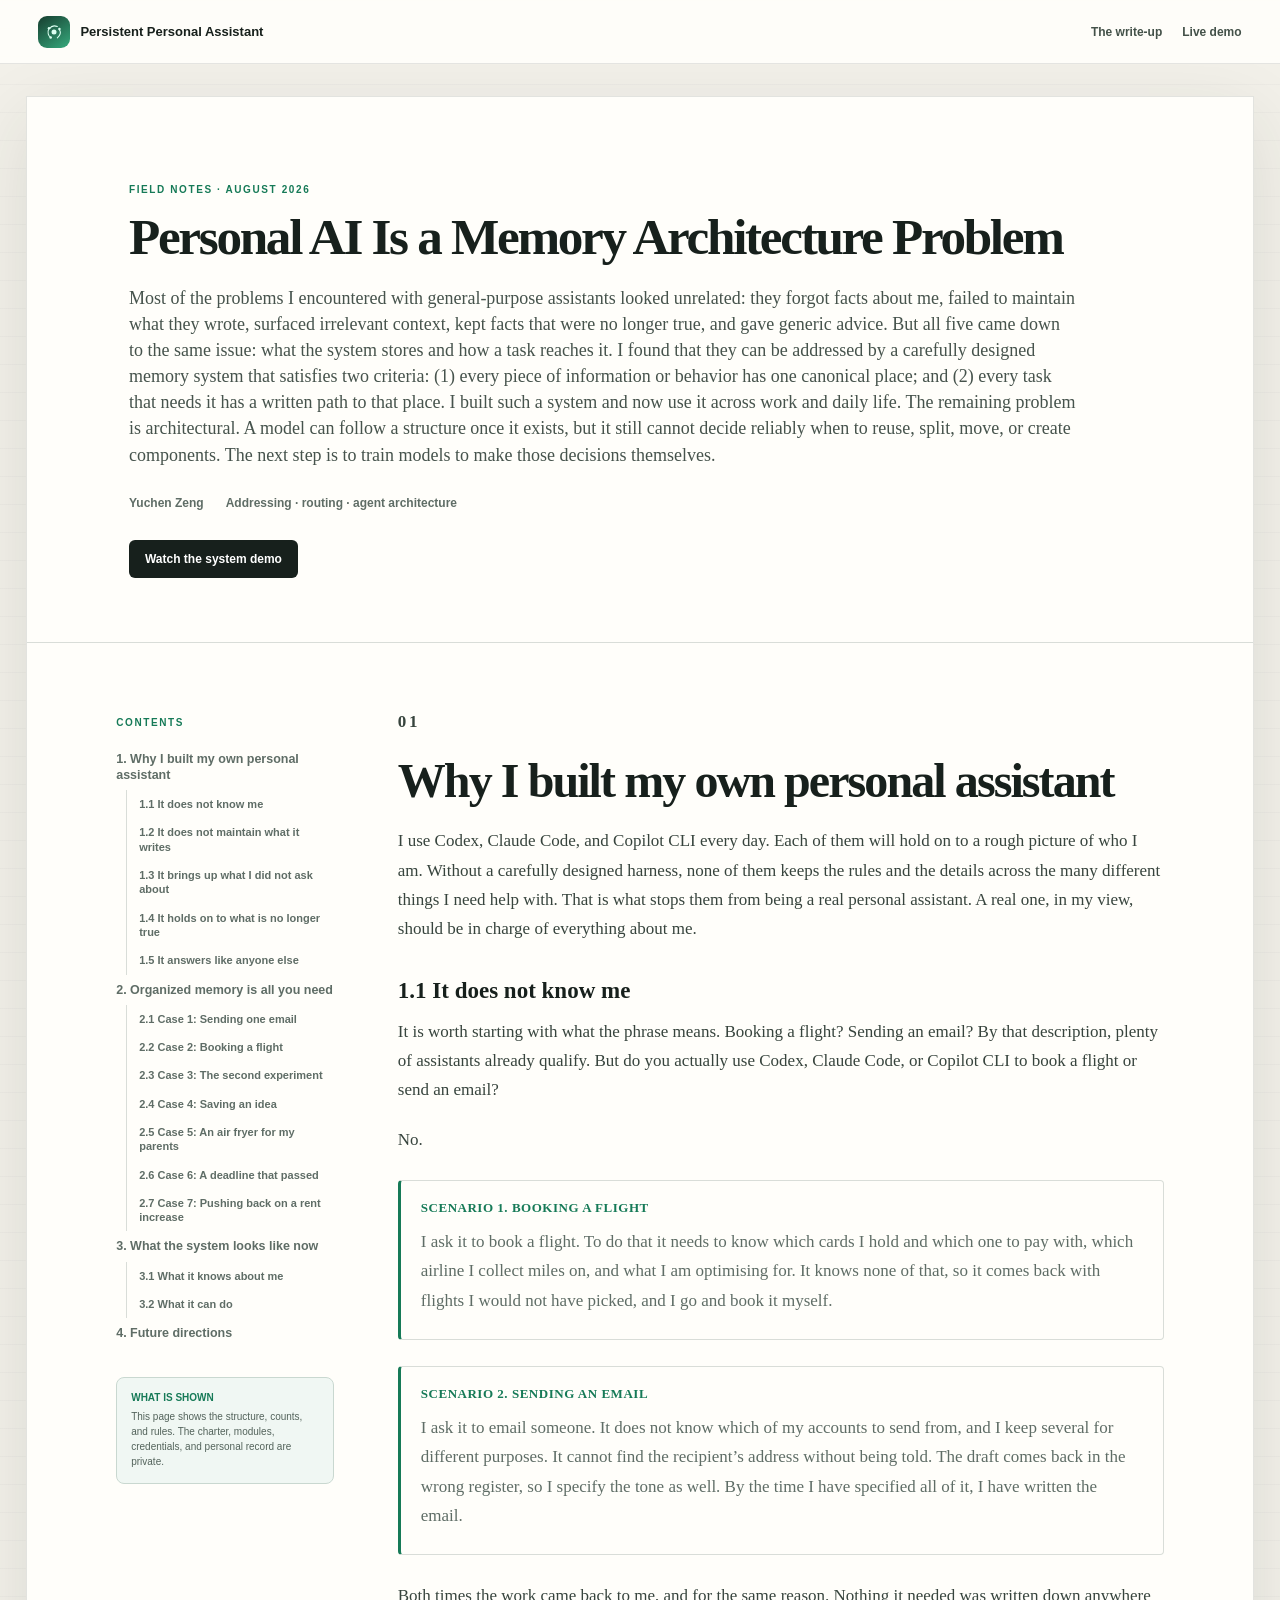
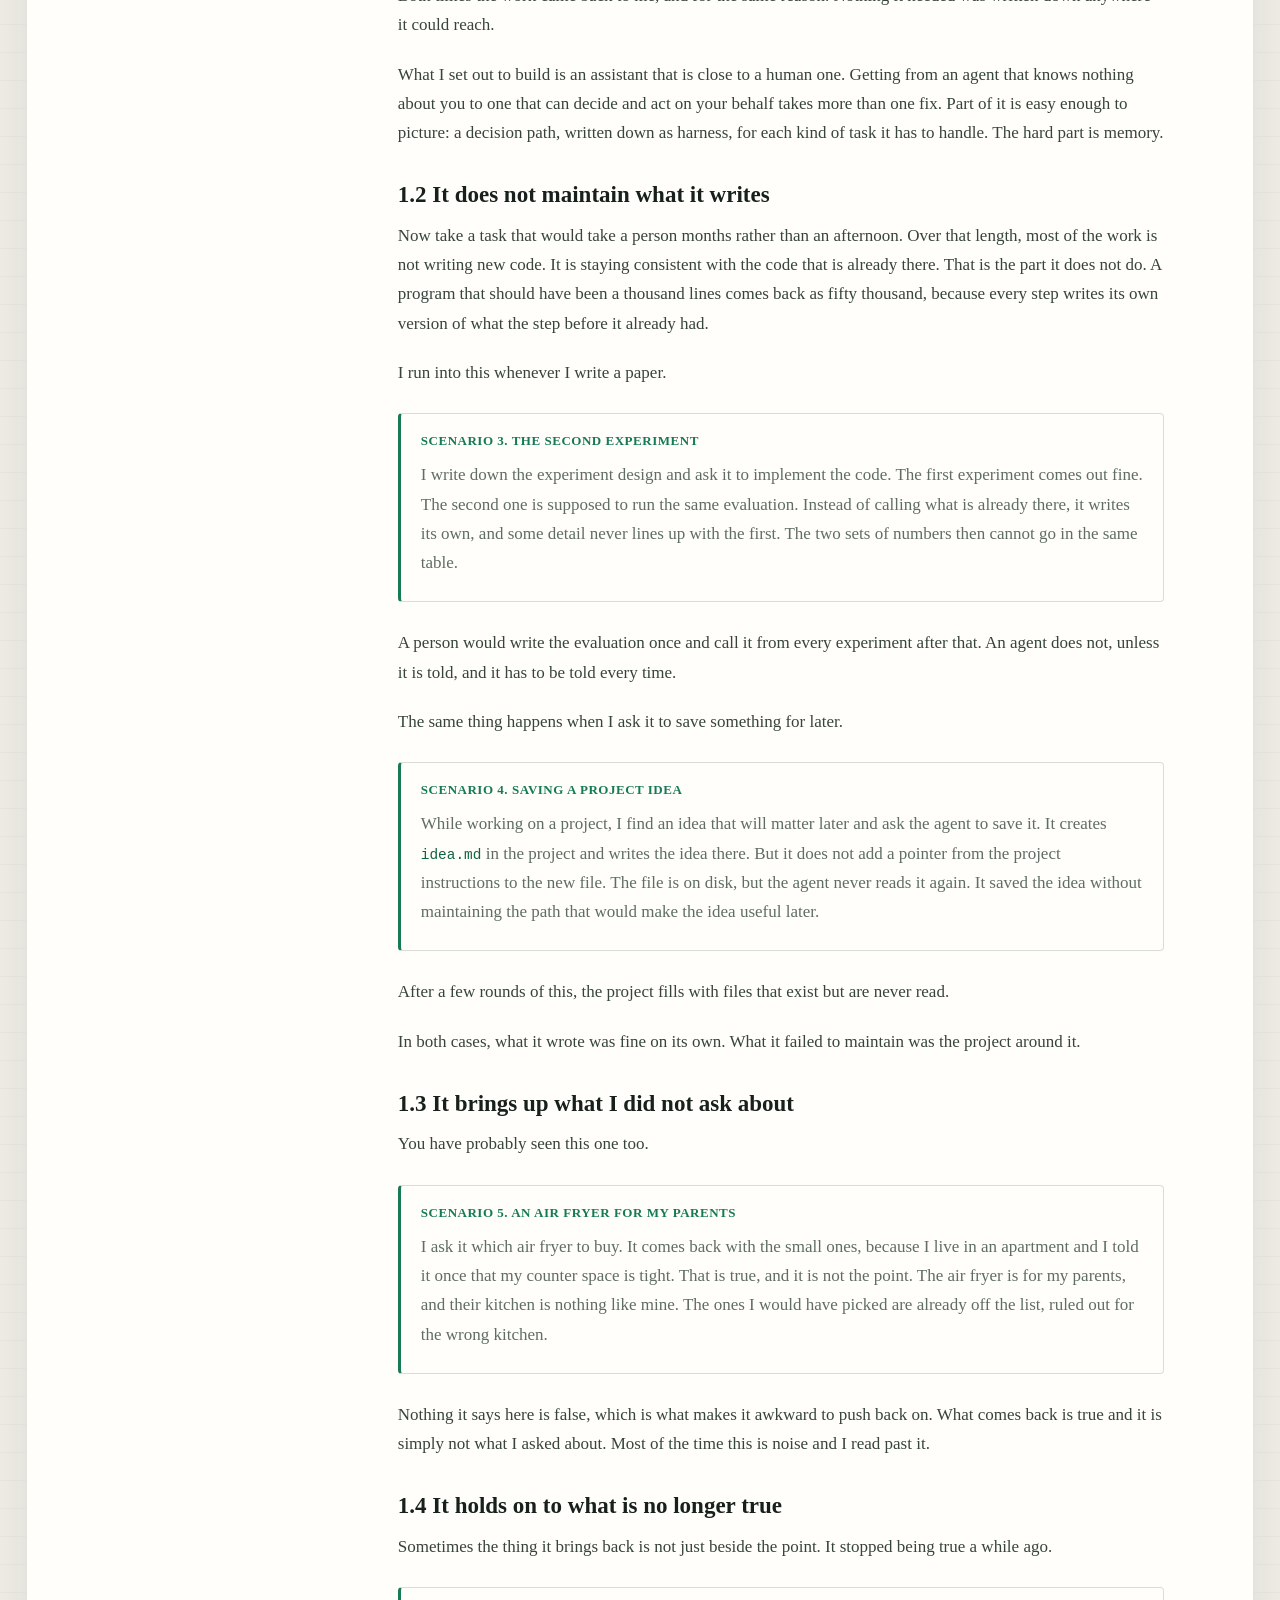
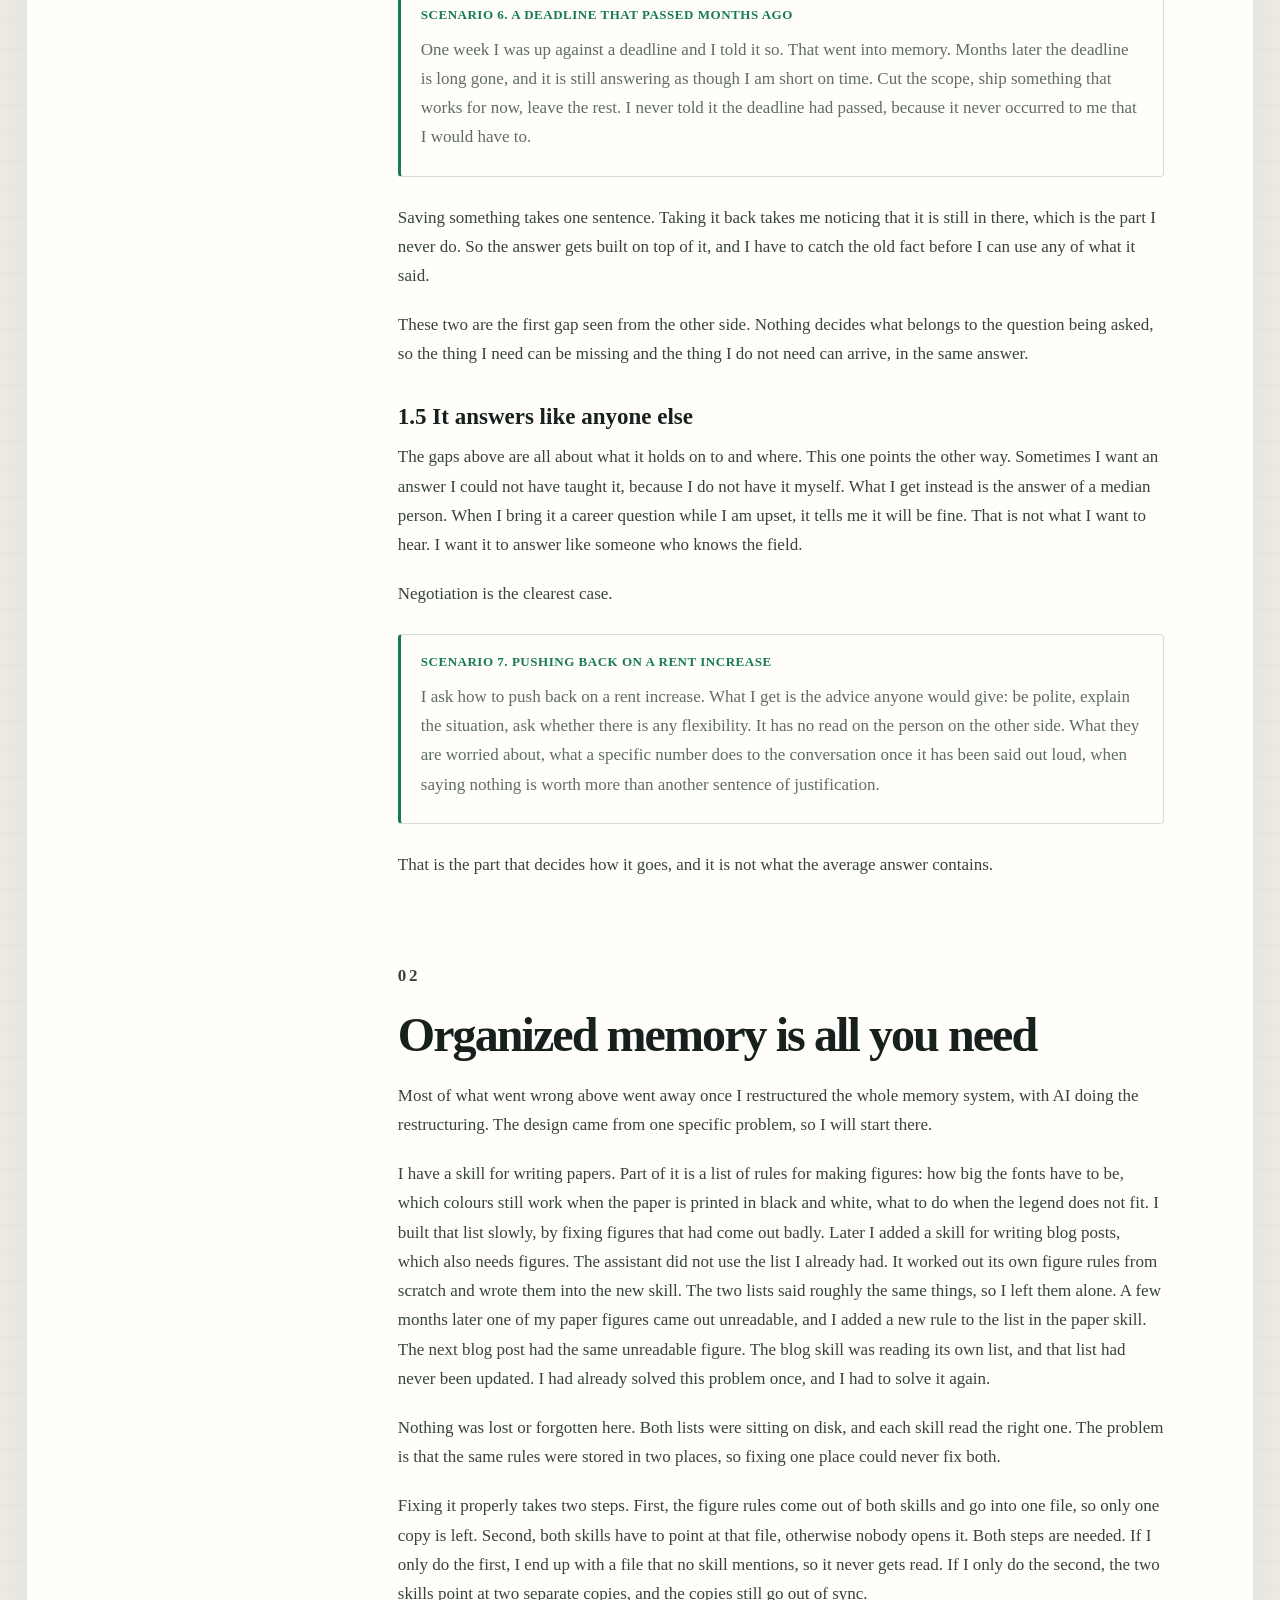
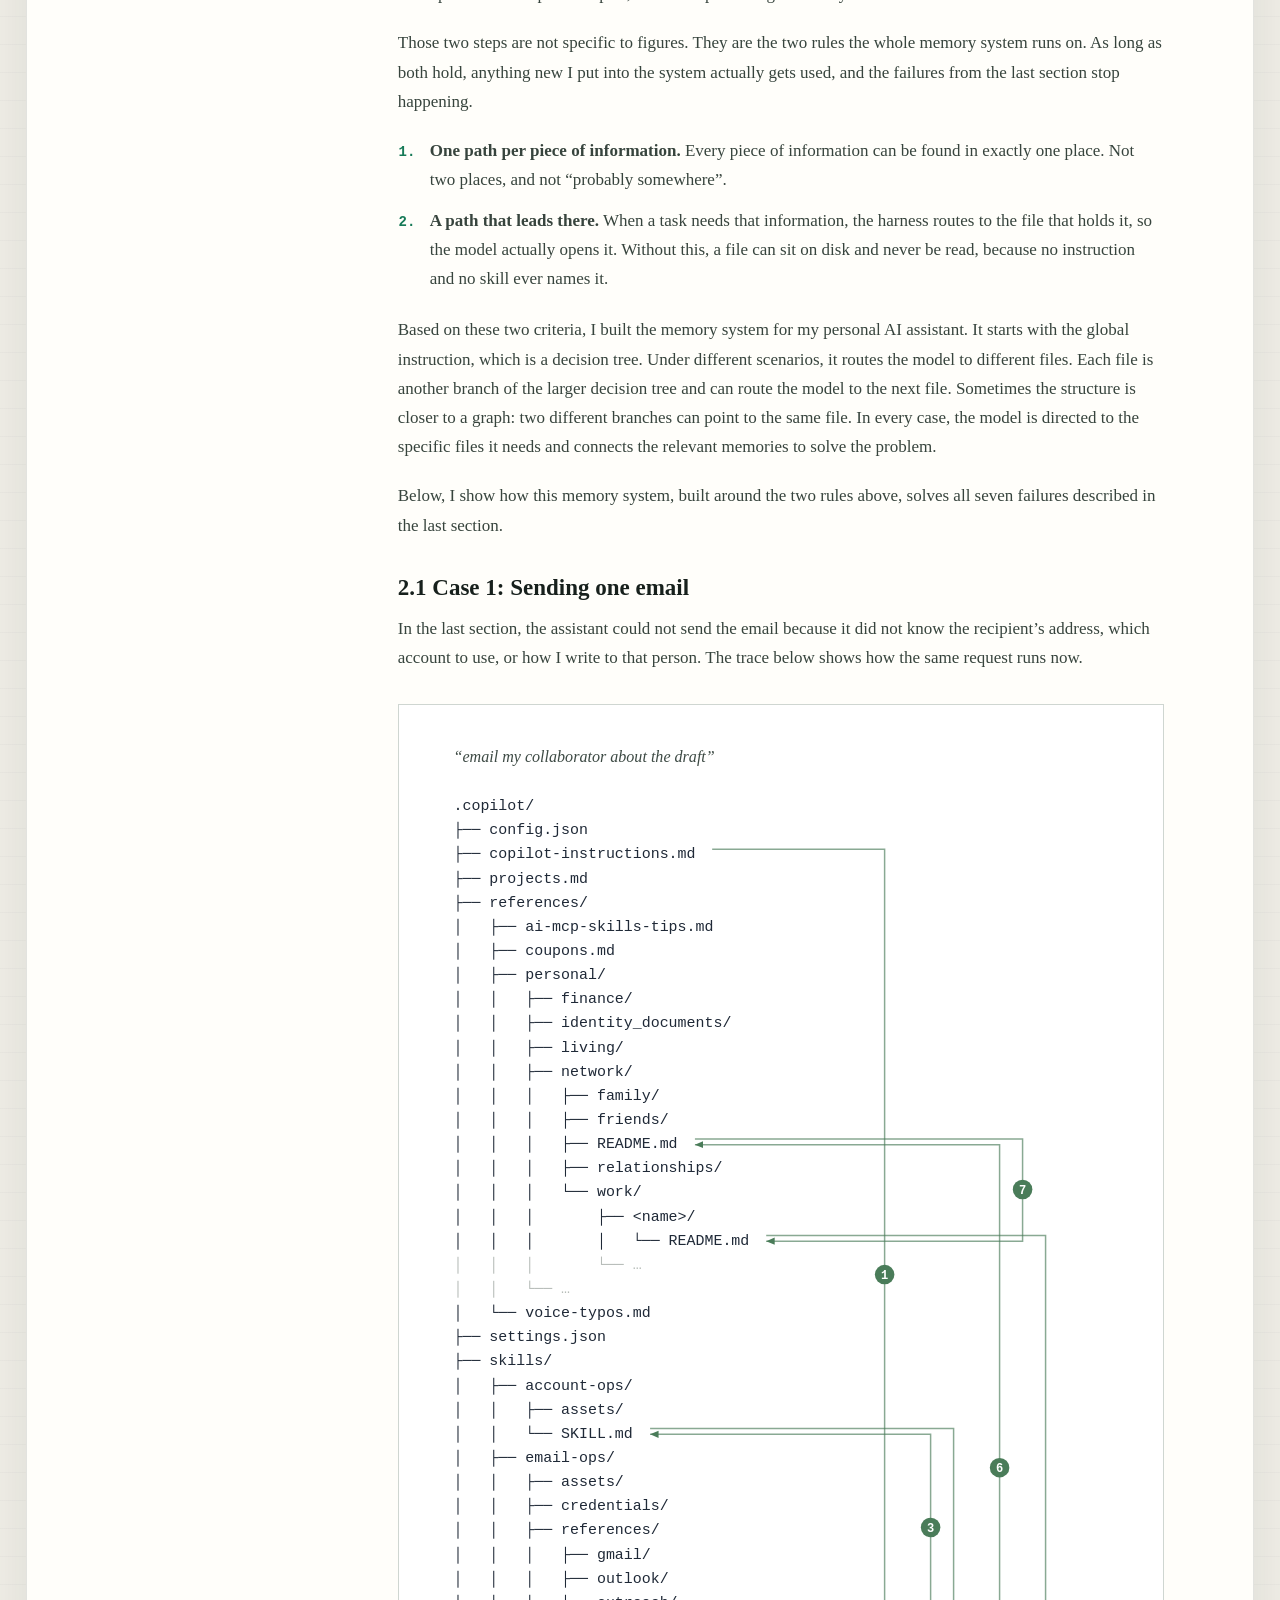
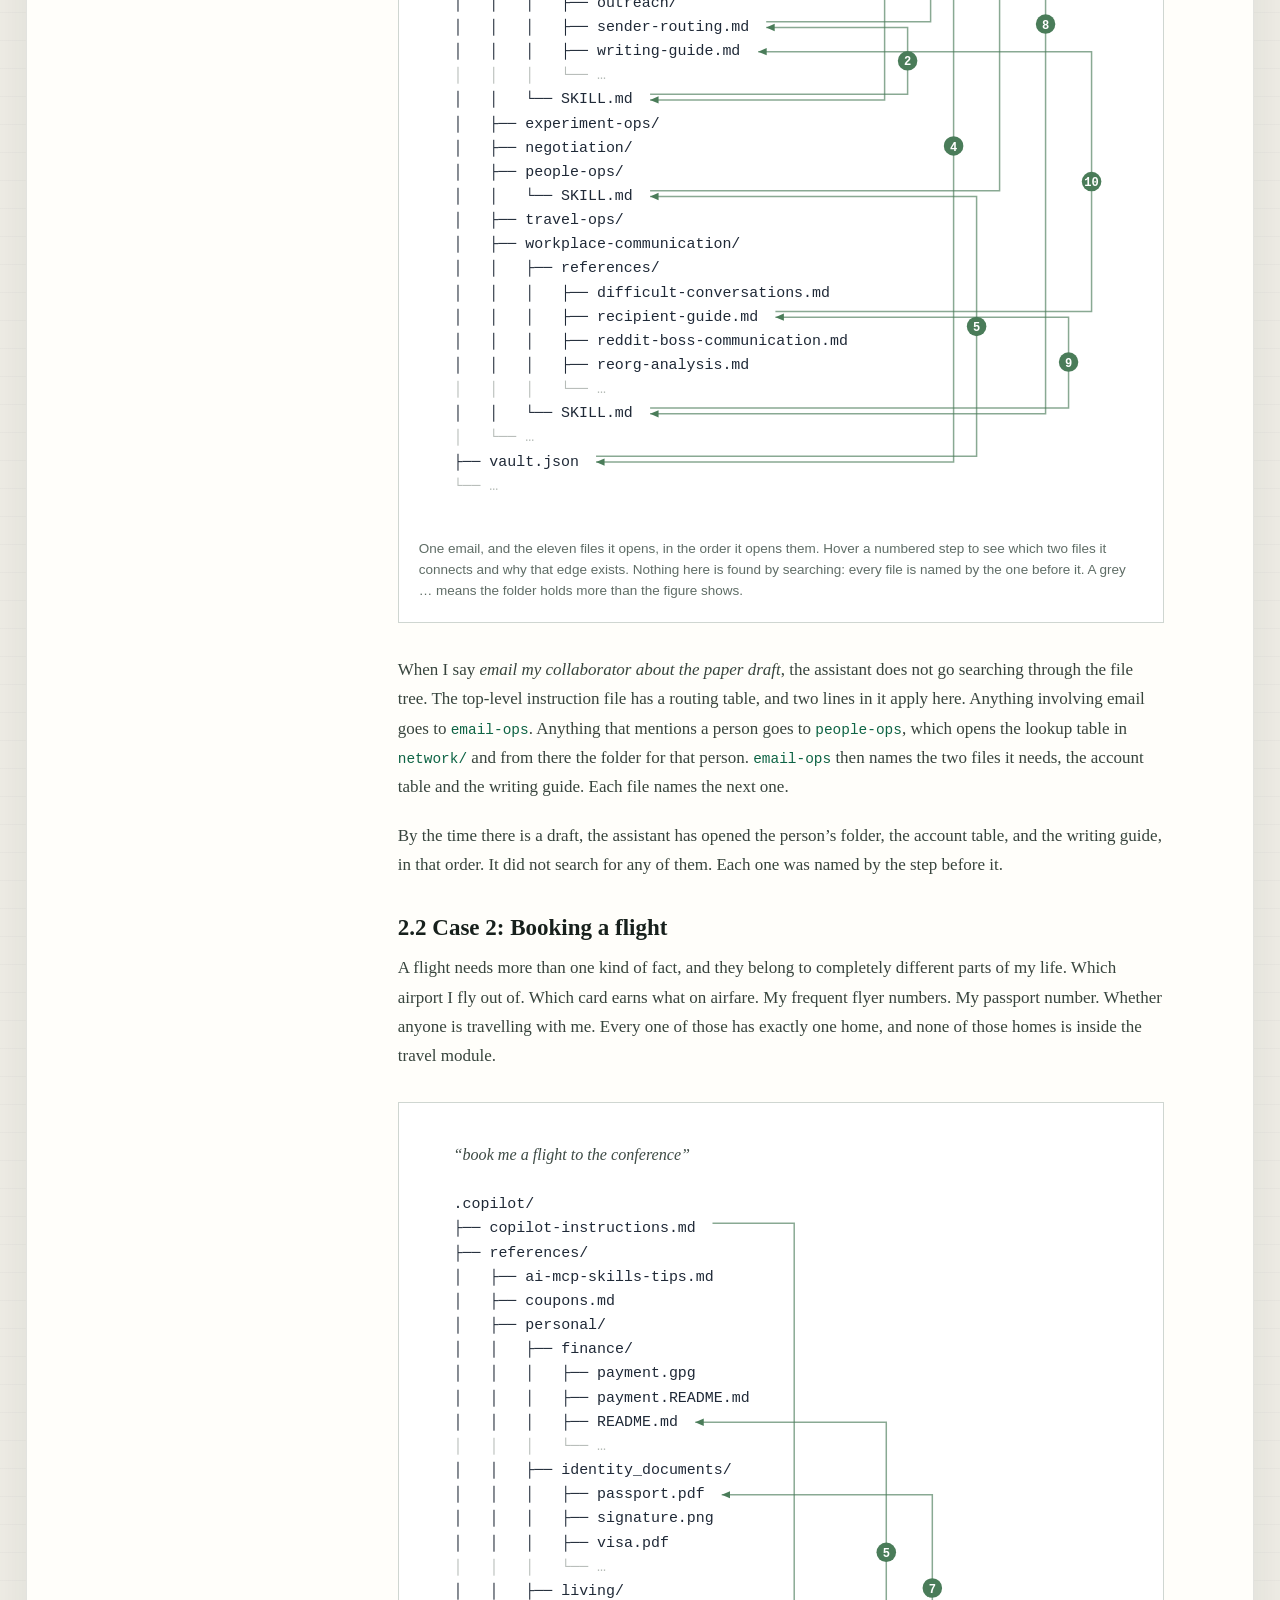
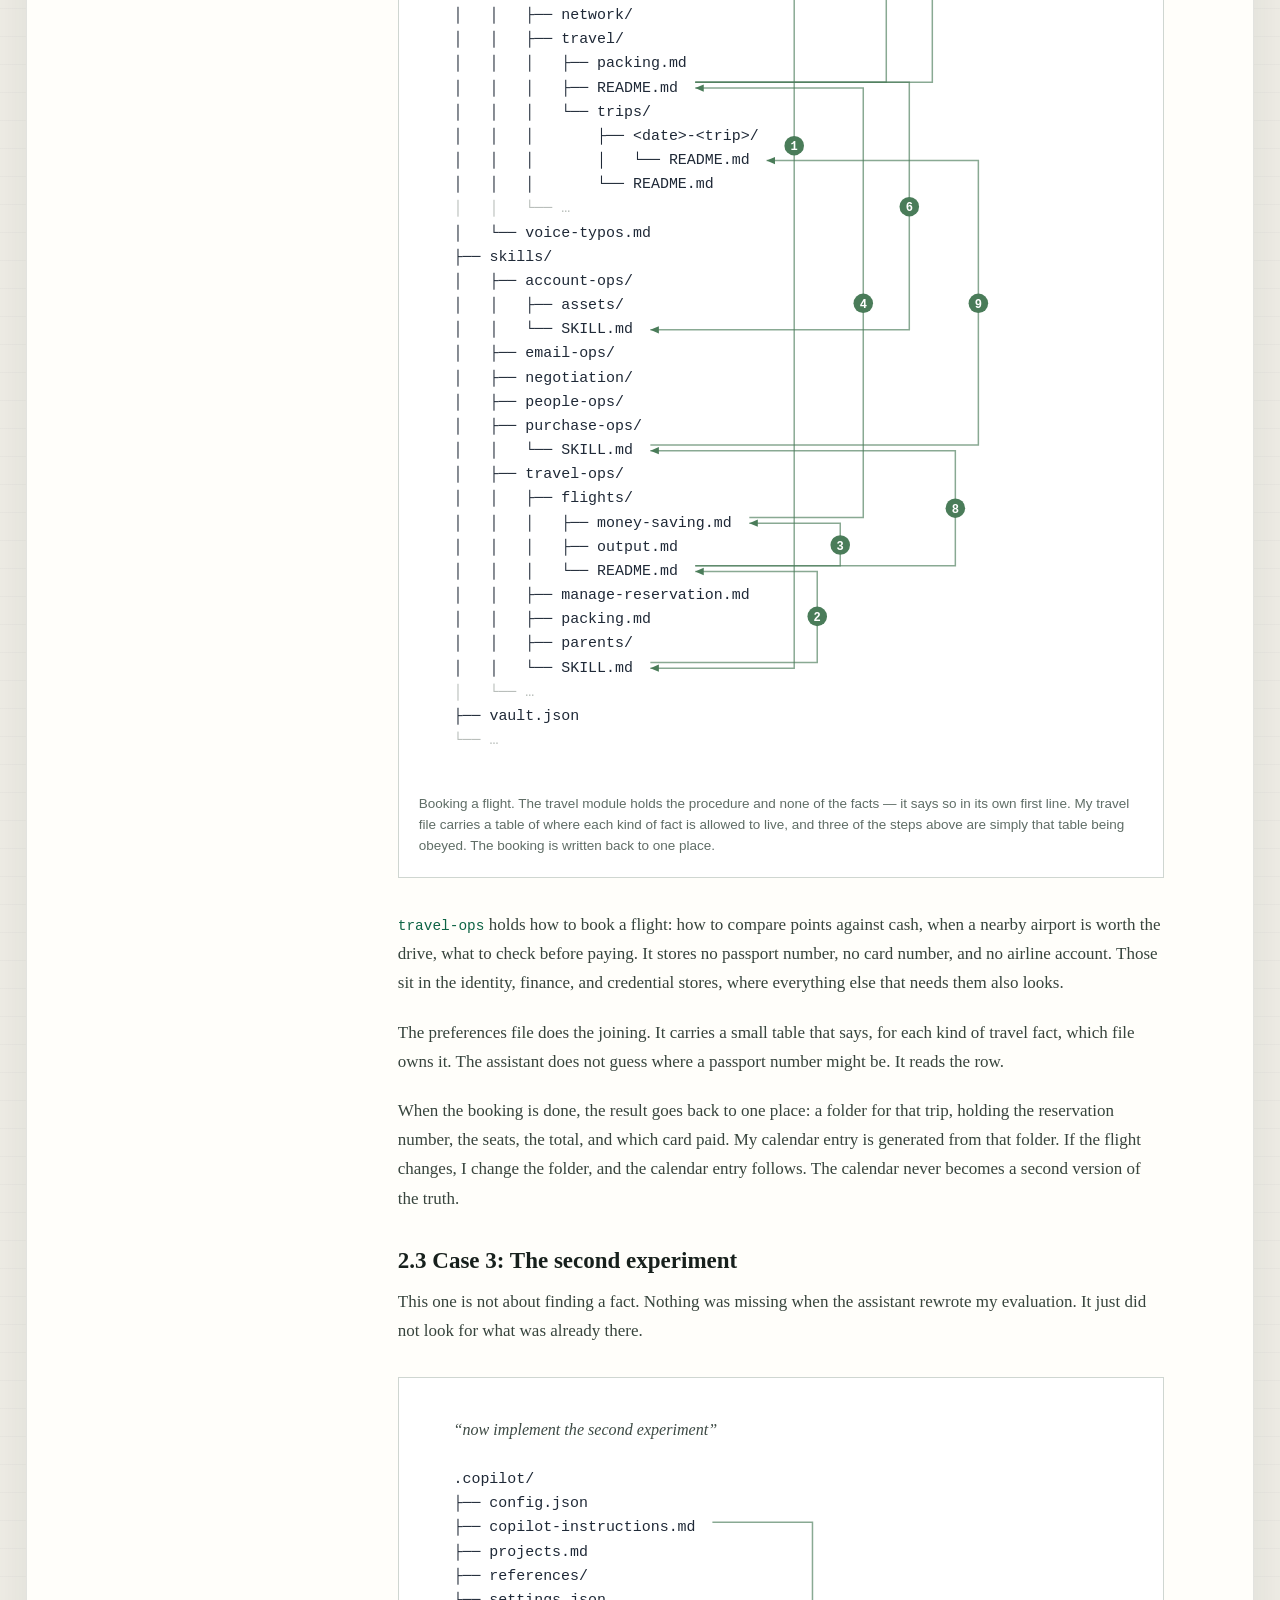
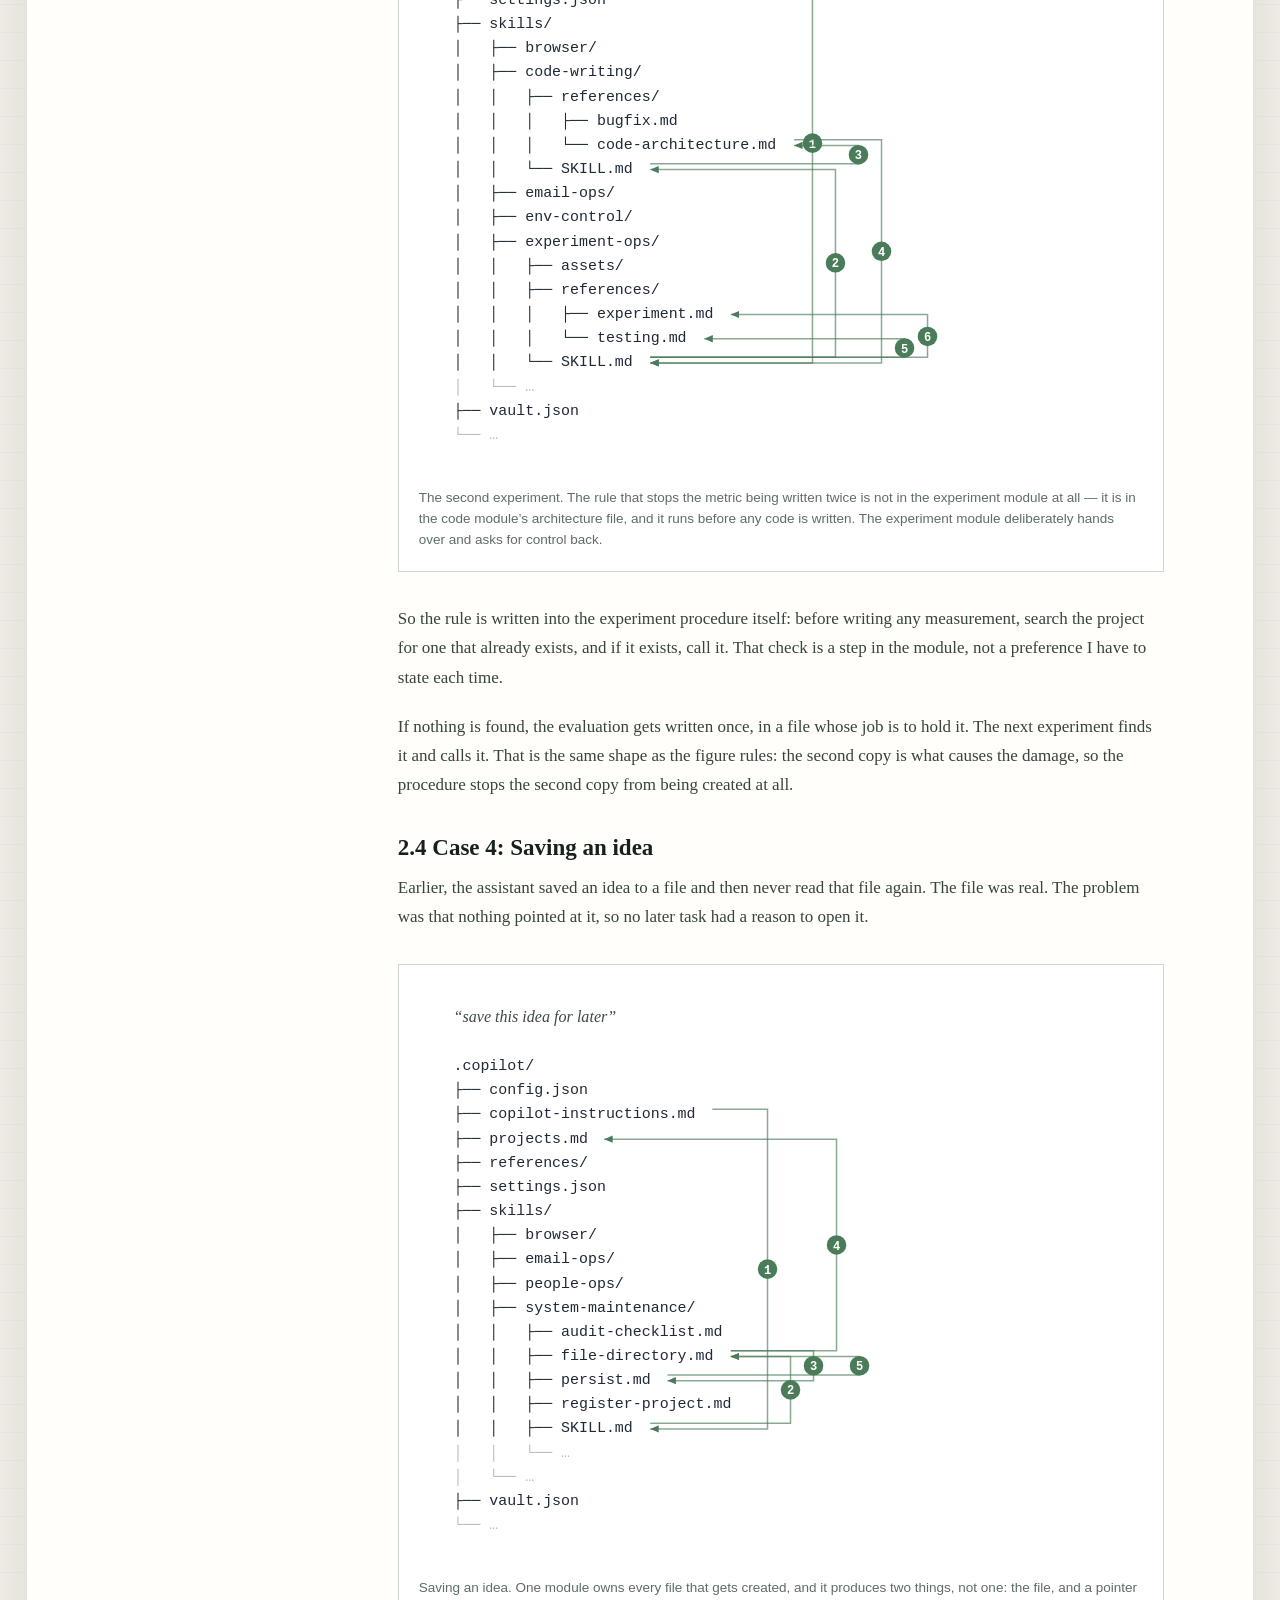
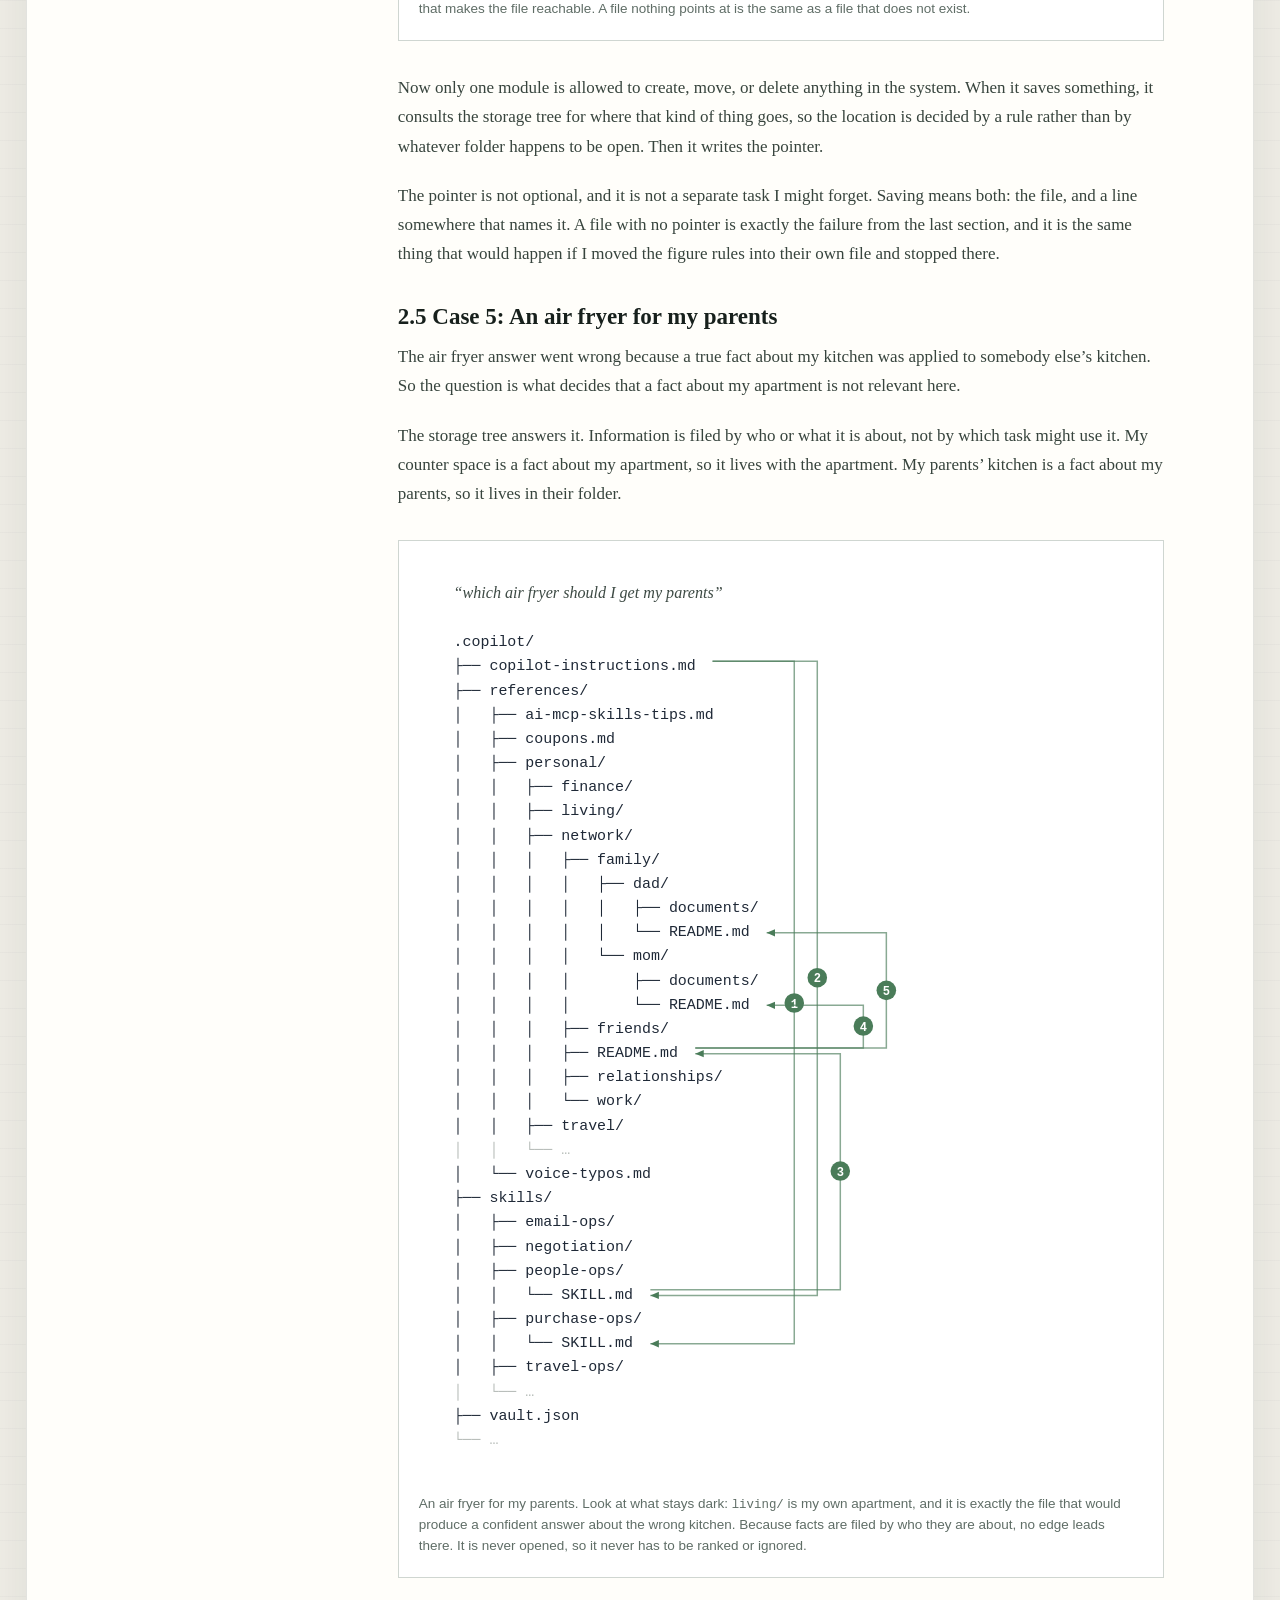
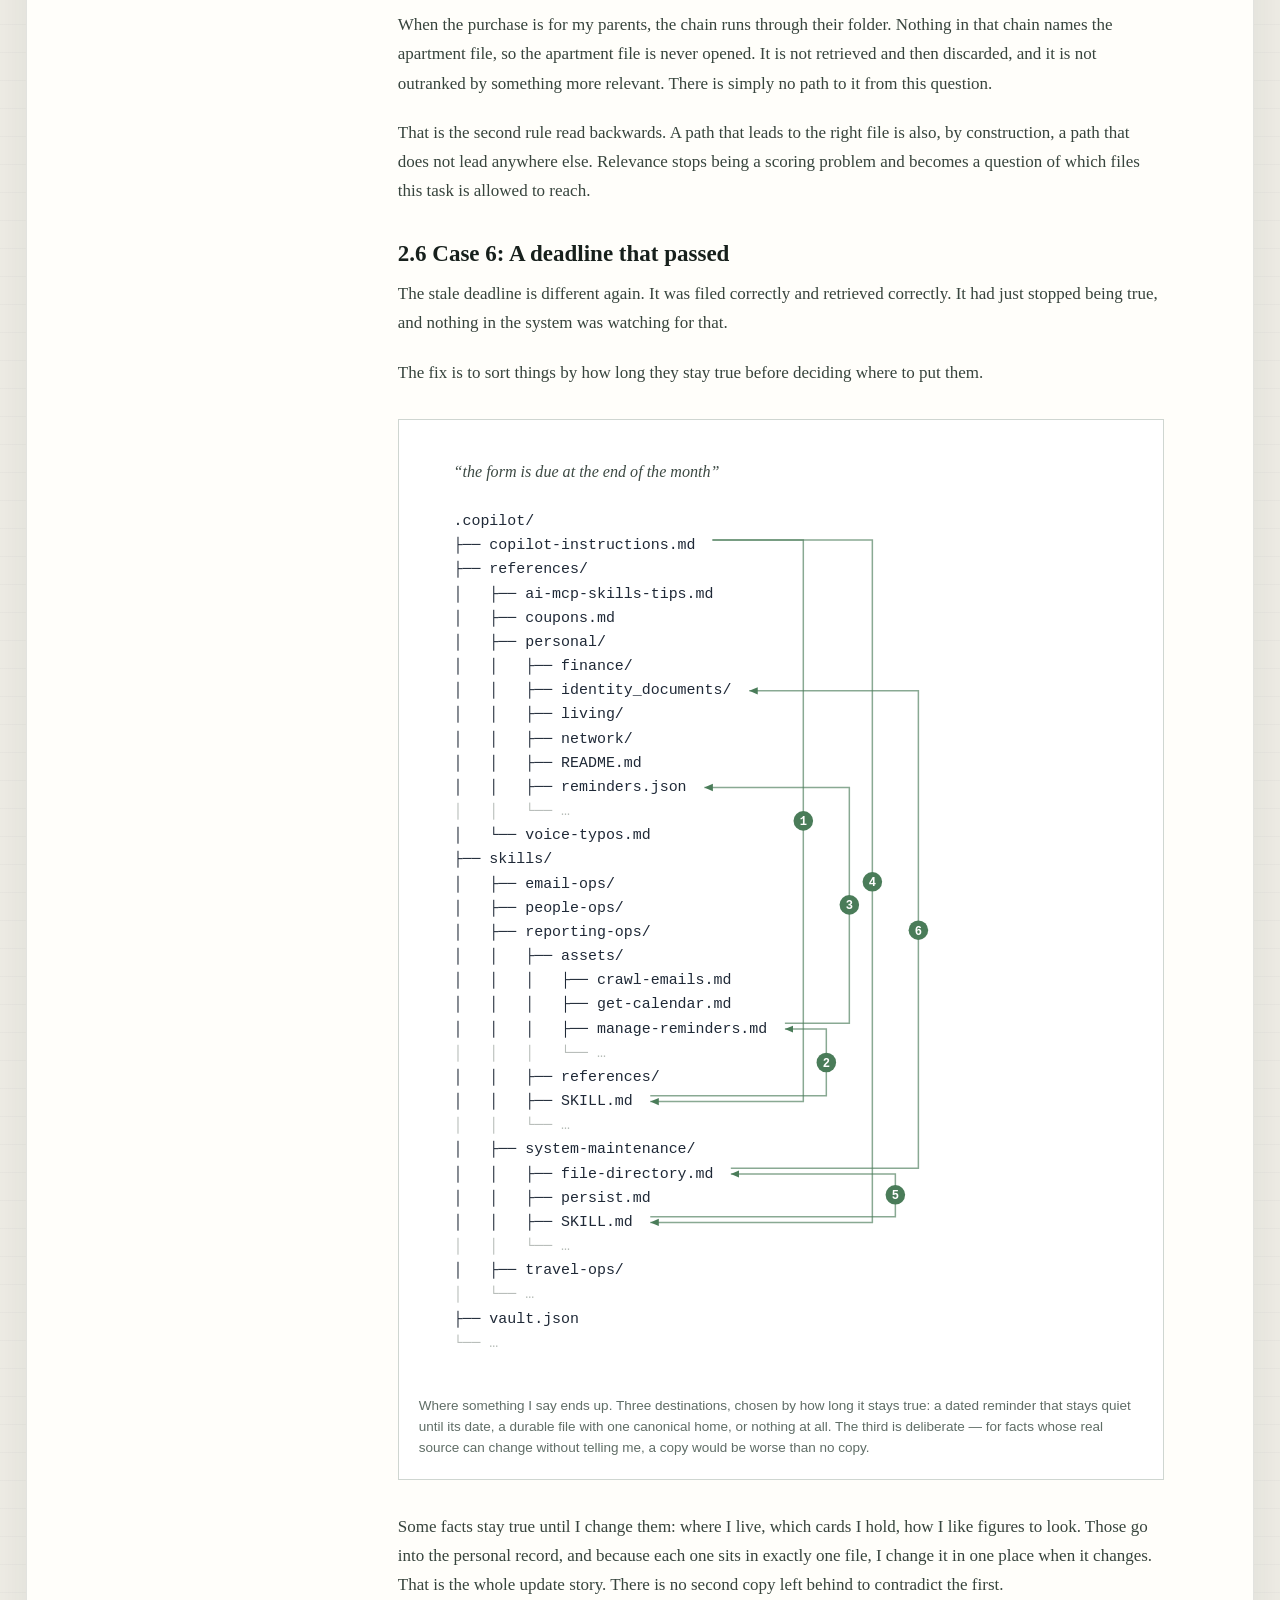
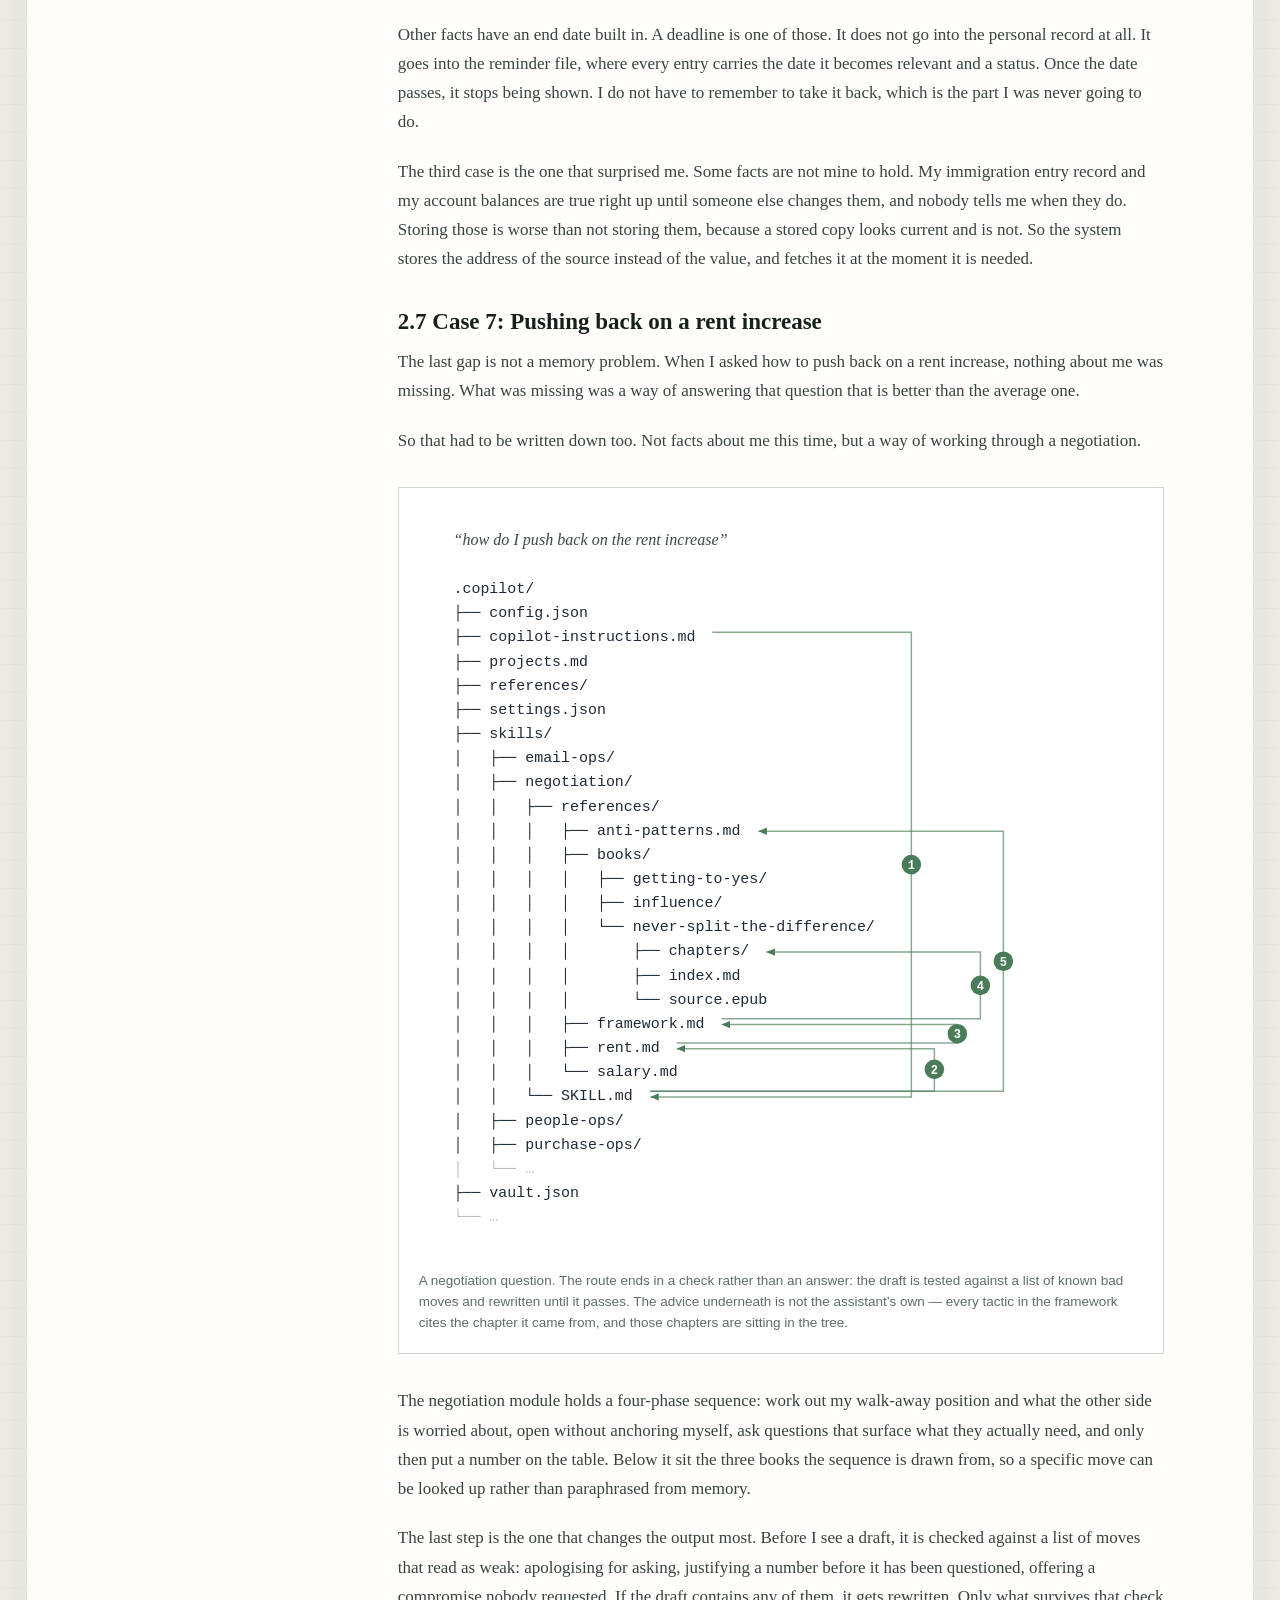
==== commit 82c6b0da: "Explain memory routing structure Co-authored-by: Copilot <223556219+Copilot@users.noreply.github.com" ====
--- a/docs/index.html
+++ b/docs/index.html
@@ -367,15 +367,20 @@
               </ol>
 
               <p>
-                Each case study follows the same pattern. The system starts with
-                a router, a small decision tree that tells it which file to open
-                next. That file can point to another, so the request moves
-                through a clear chain of decisions.
-              </p>
-
-              <p>
-                Someone still has to design this structure. I return to that
-                limitation at the end.
+                Based on these two criteria, I built the memory system for my
+                personal AI assistant. It starts with the global instruction,
+                which is a decision tree. Under different scenarios, it routes
+                the model to different files. Each file is another branch of
+                the larger decision tree and can route the model to the next
+                file. Sometimes the structure is closer to a graph: two
+                different branches can point to the same file. In every case,
+                the model is directed to the specific files it needs and
+                connects the relevant memories to solve the problem.
+              </p>
+
+              <p>
+                Below, I show how this memory system, built around the two rules
+                above, solves all seven failures described in the last section.
               </p>
 
               <h3>2.1 Case 1: Sending one email</h3>
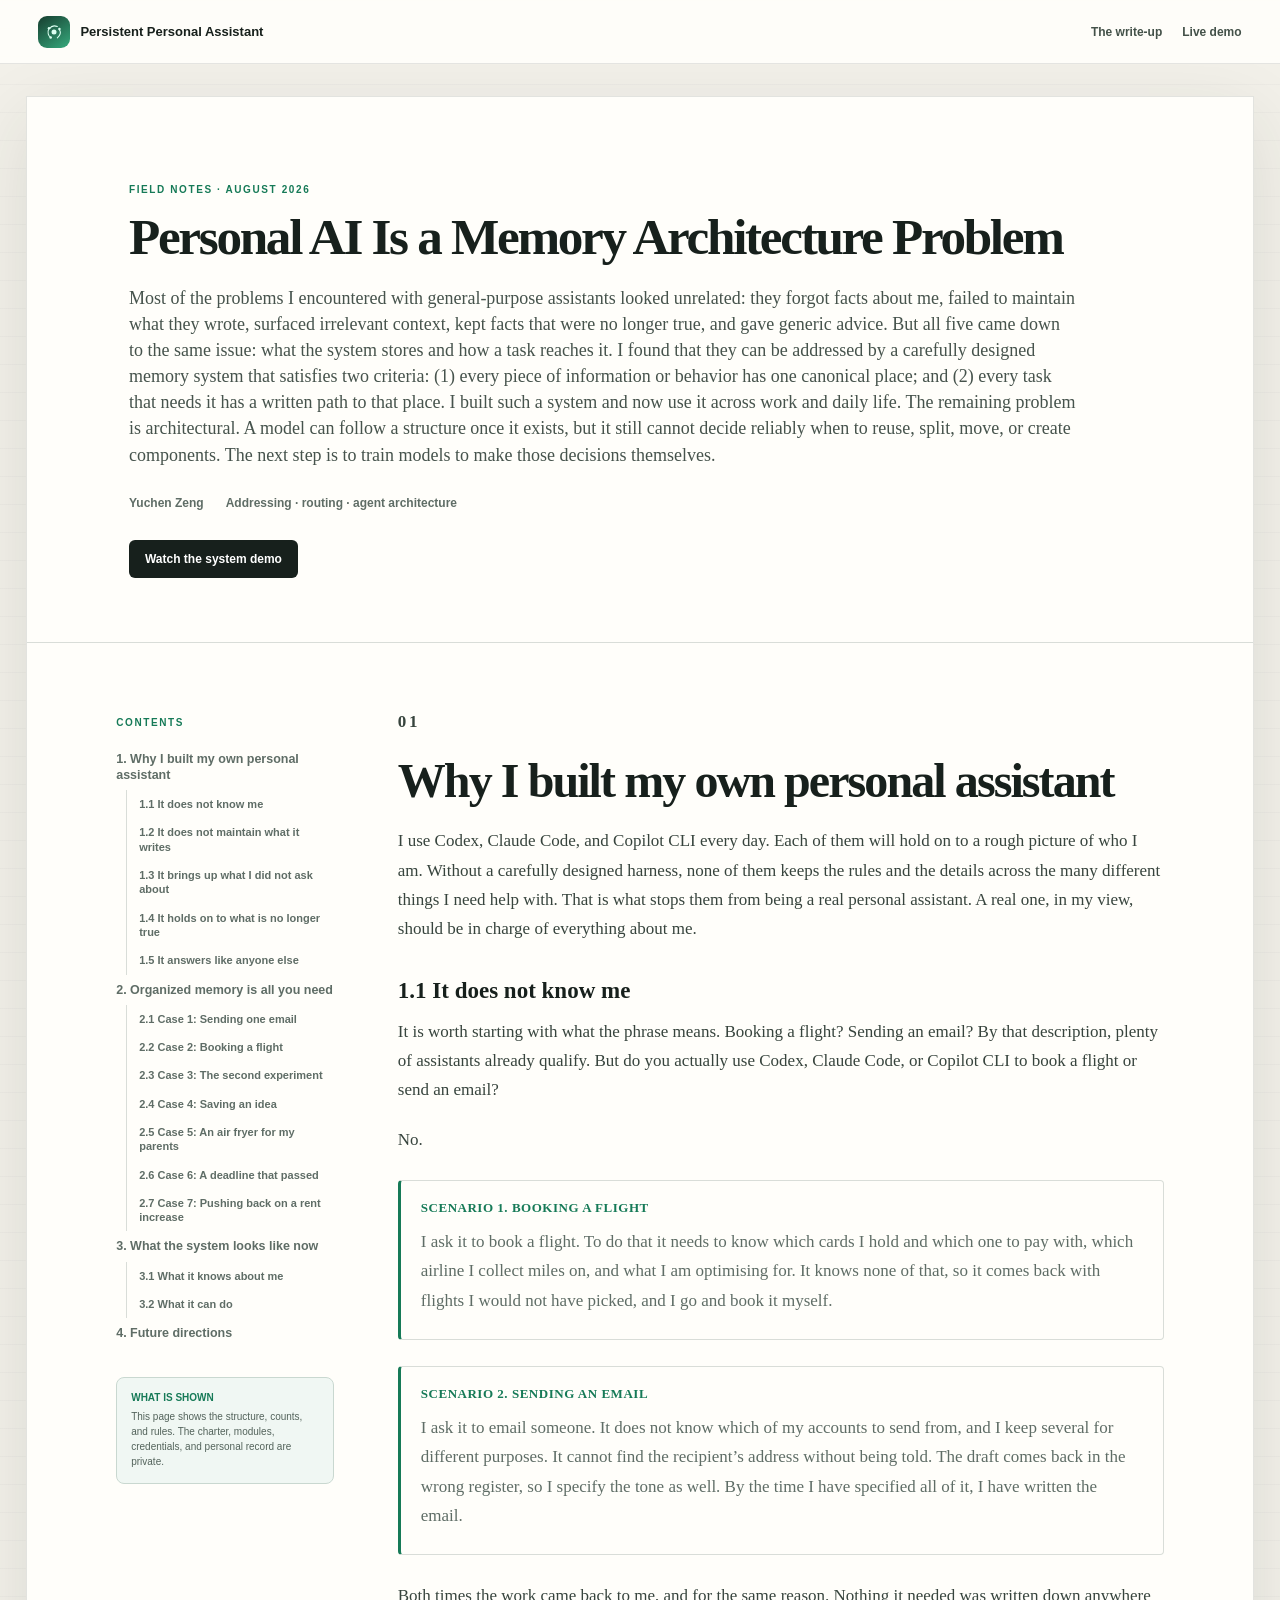
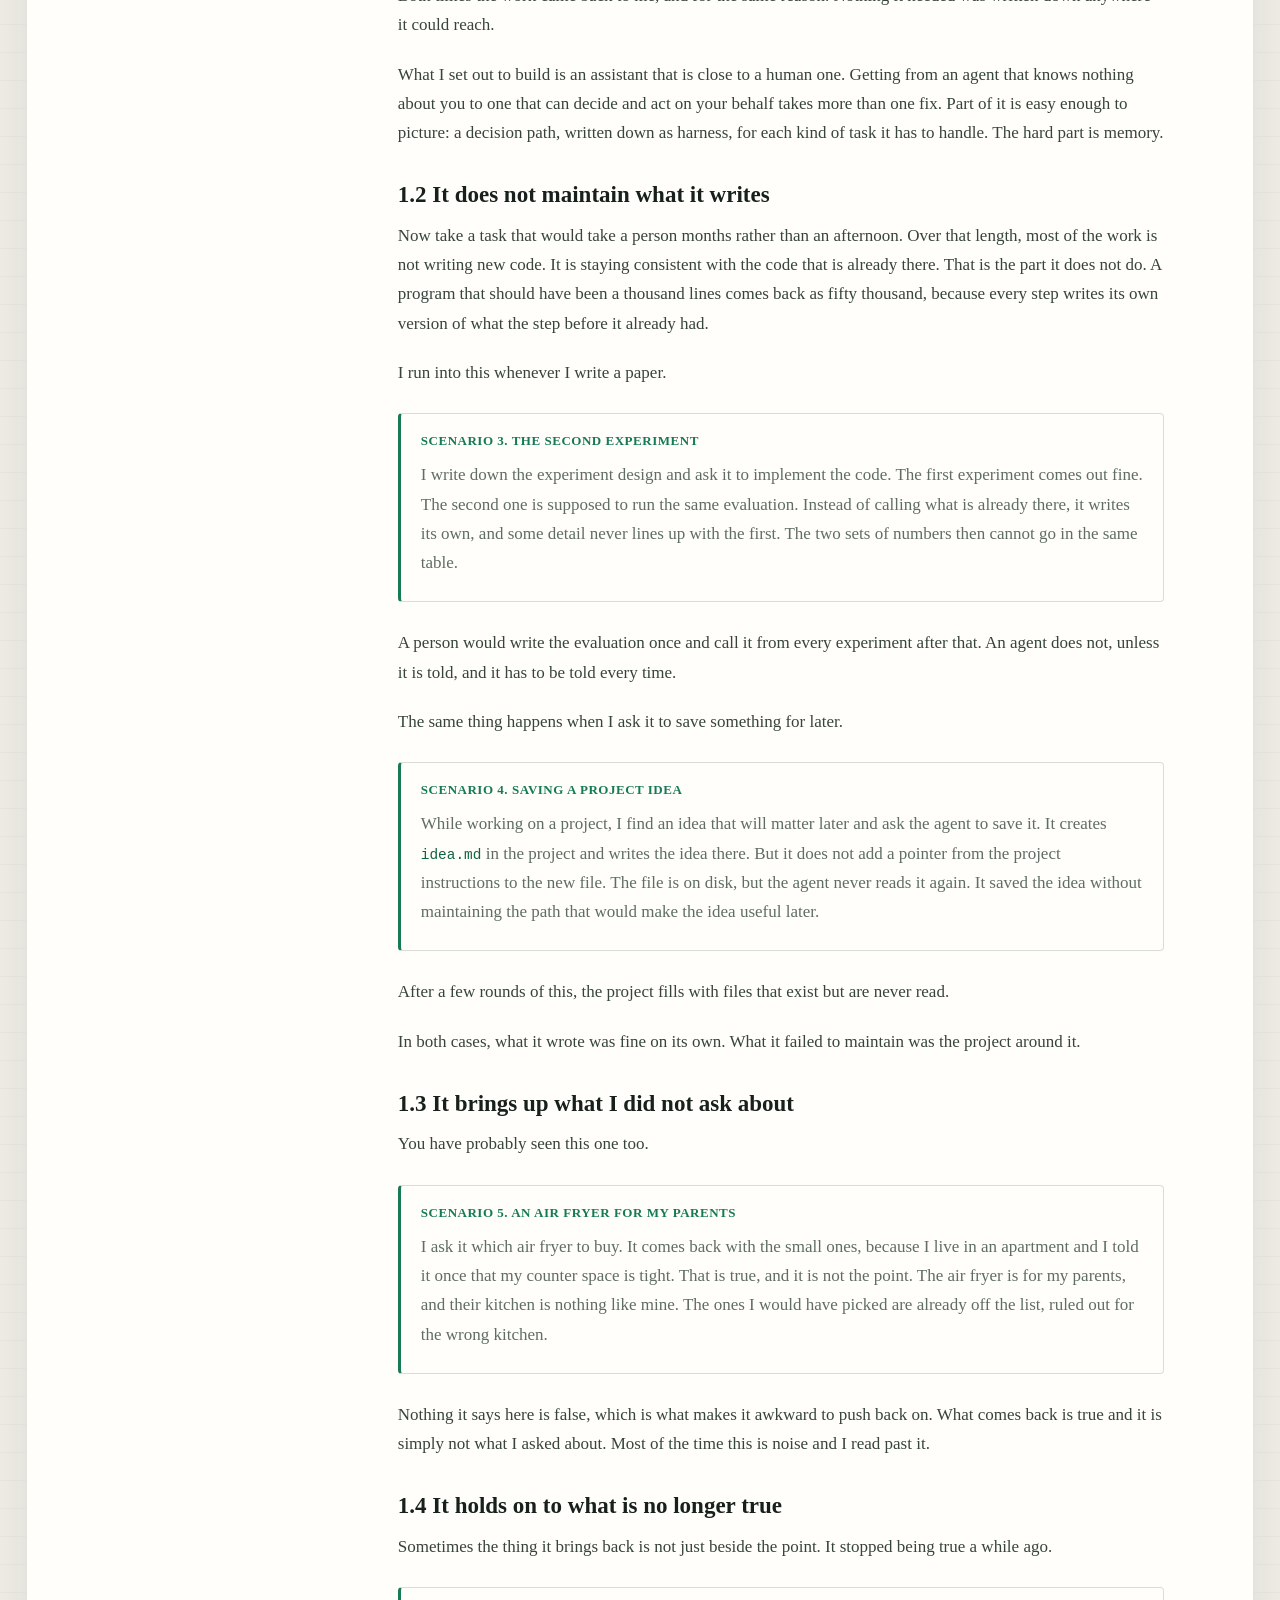
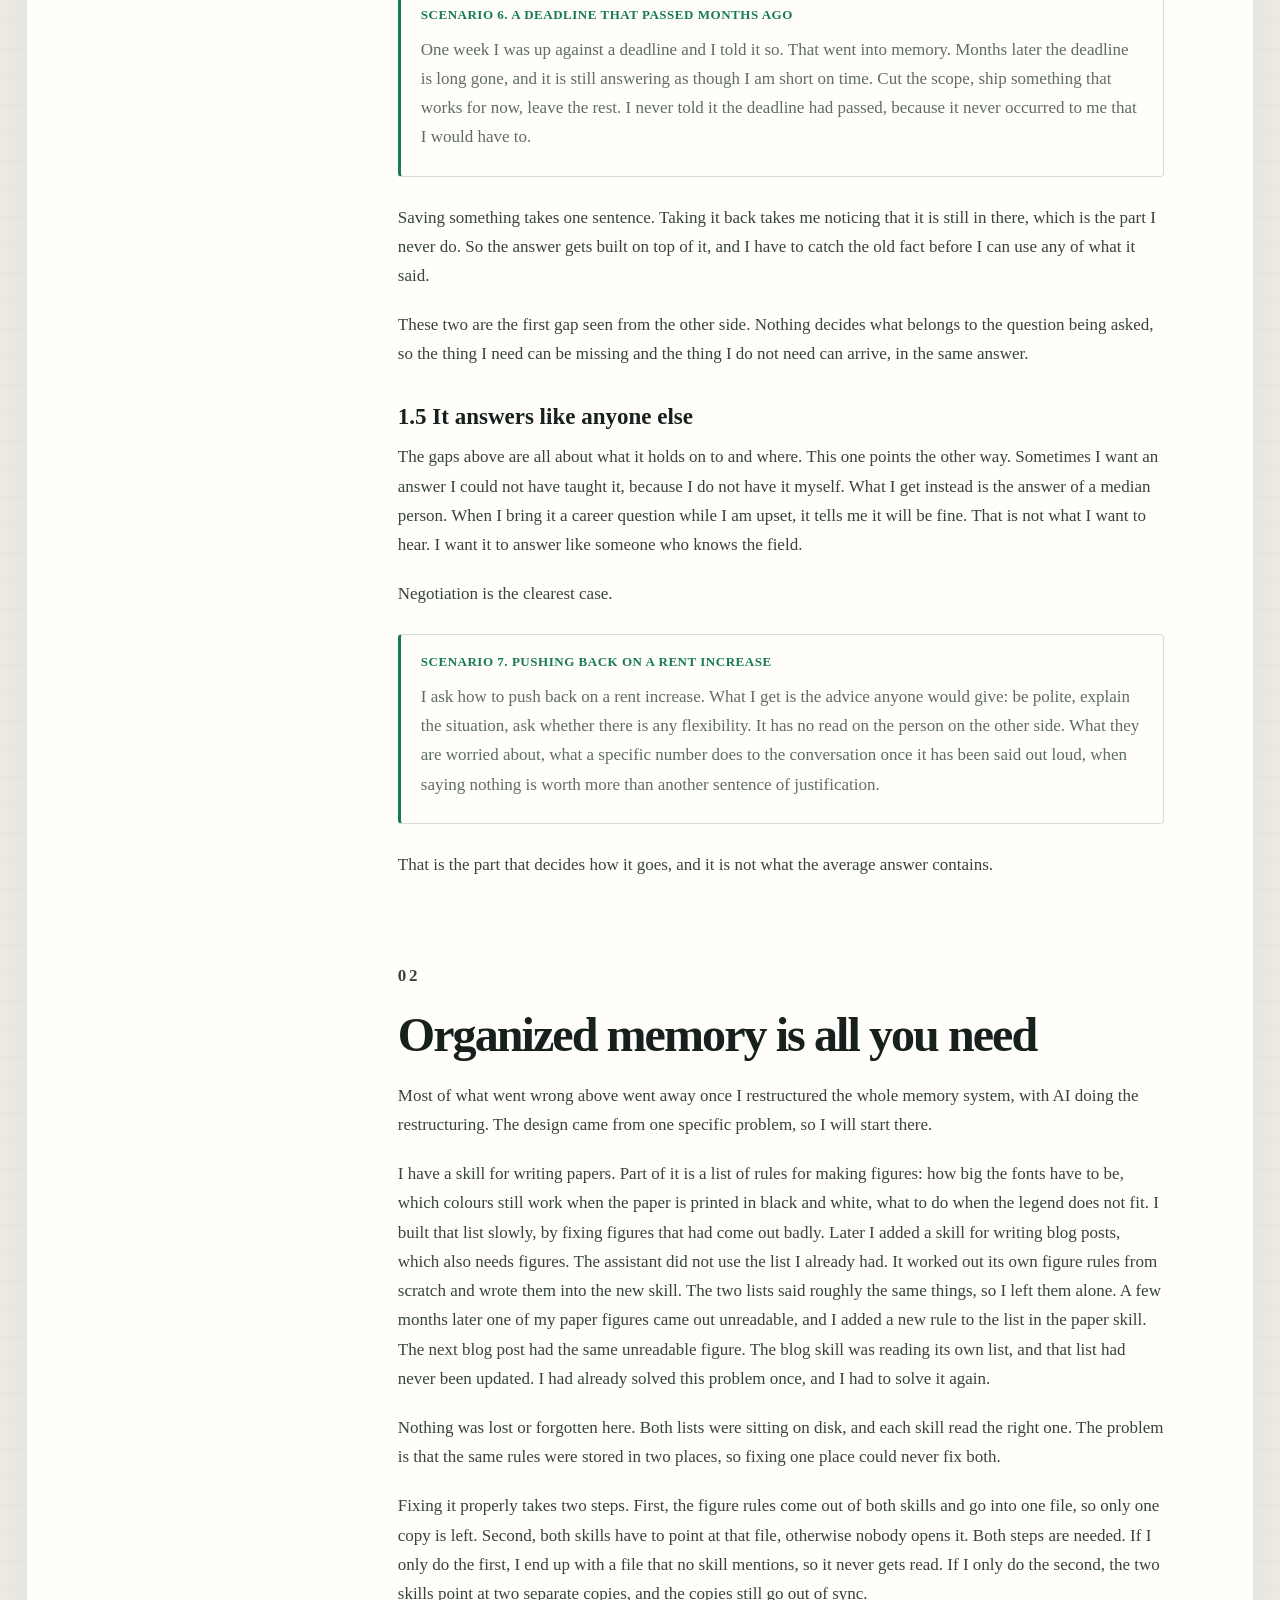
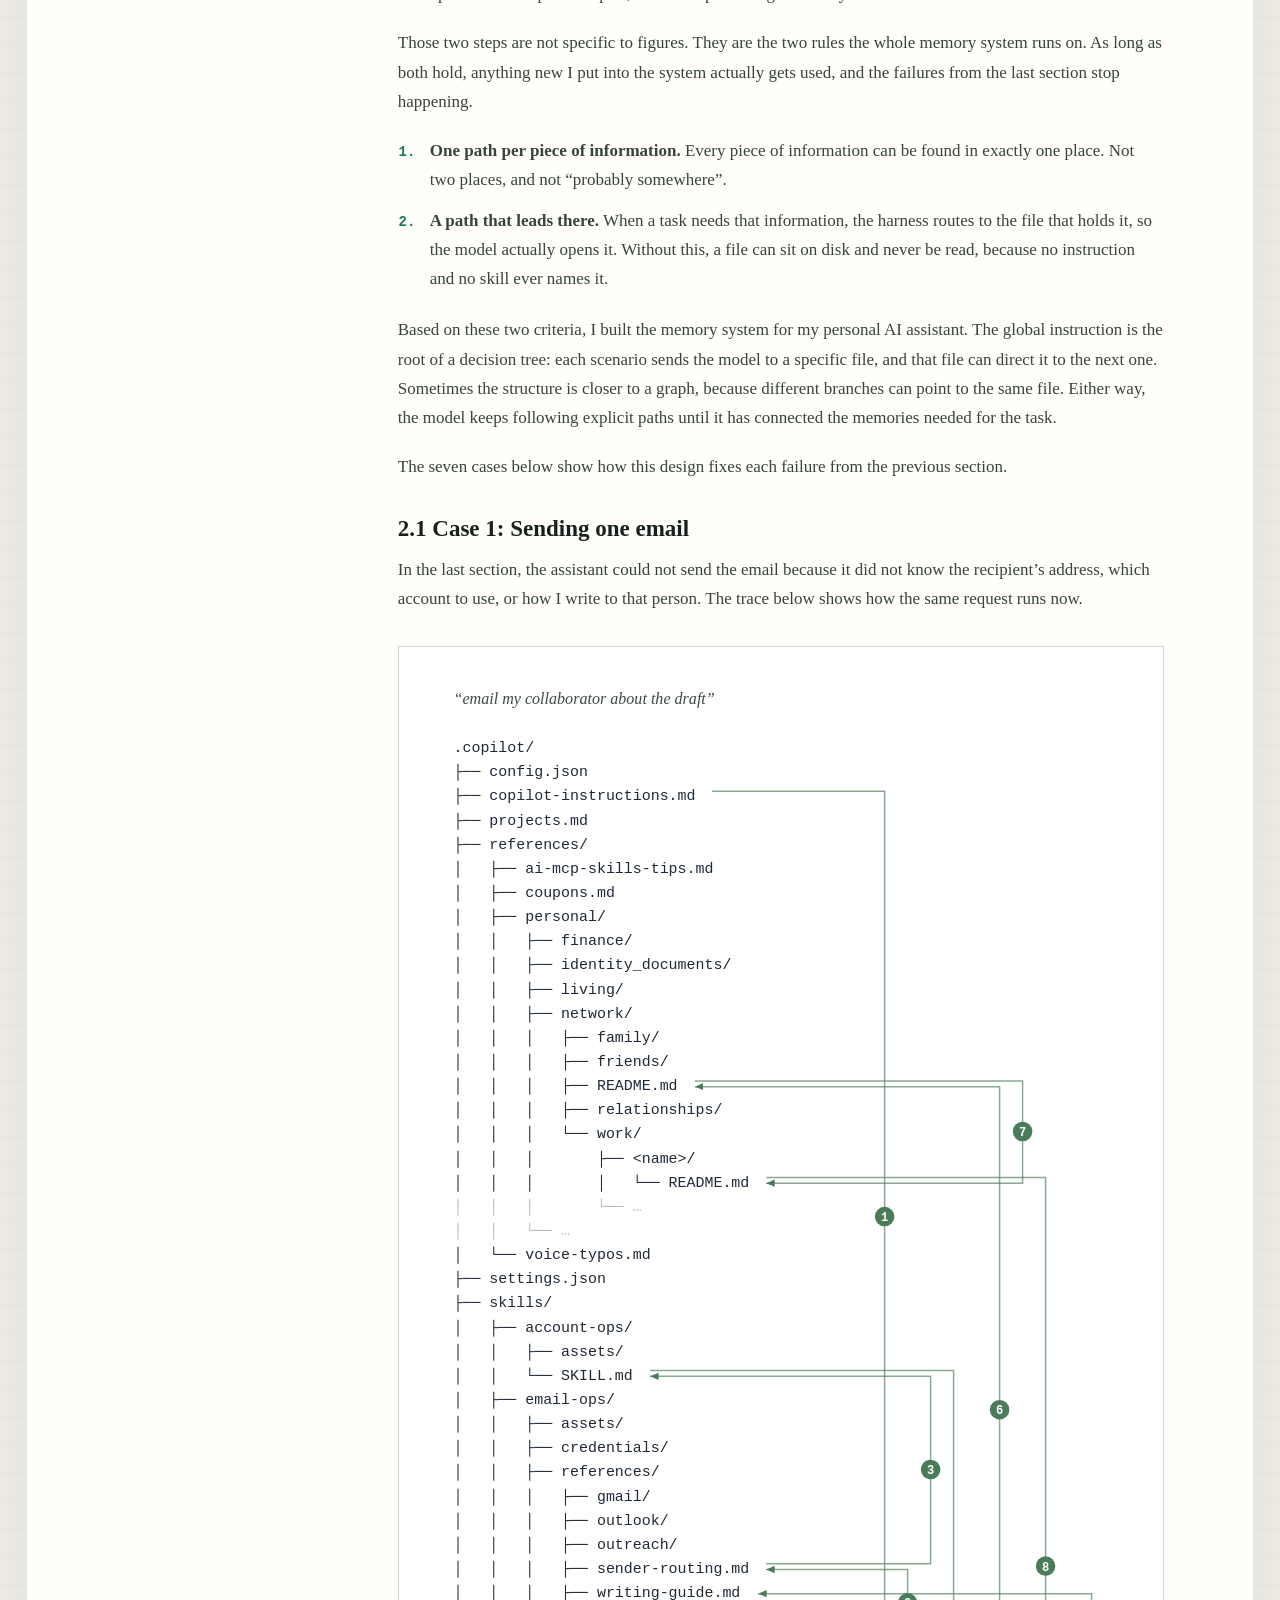
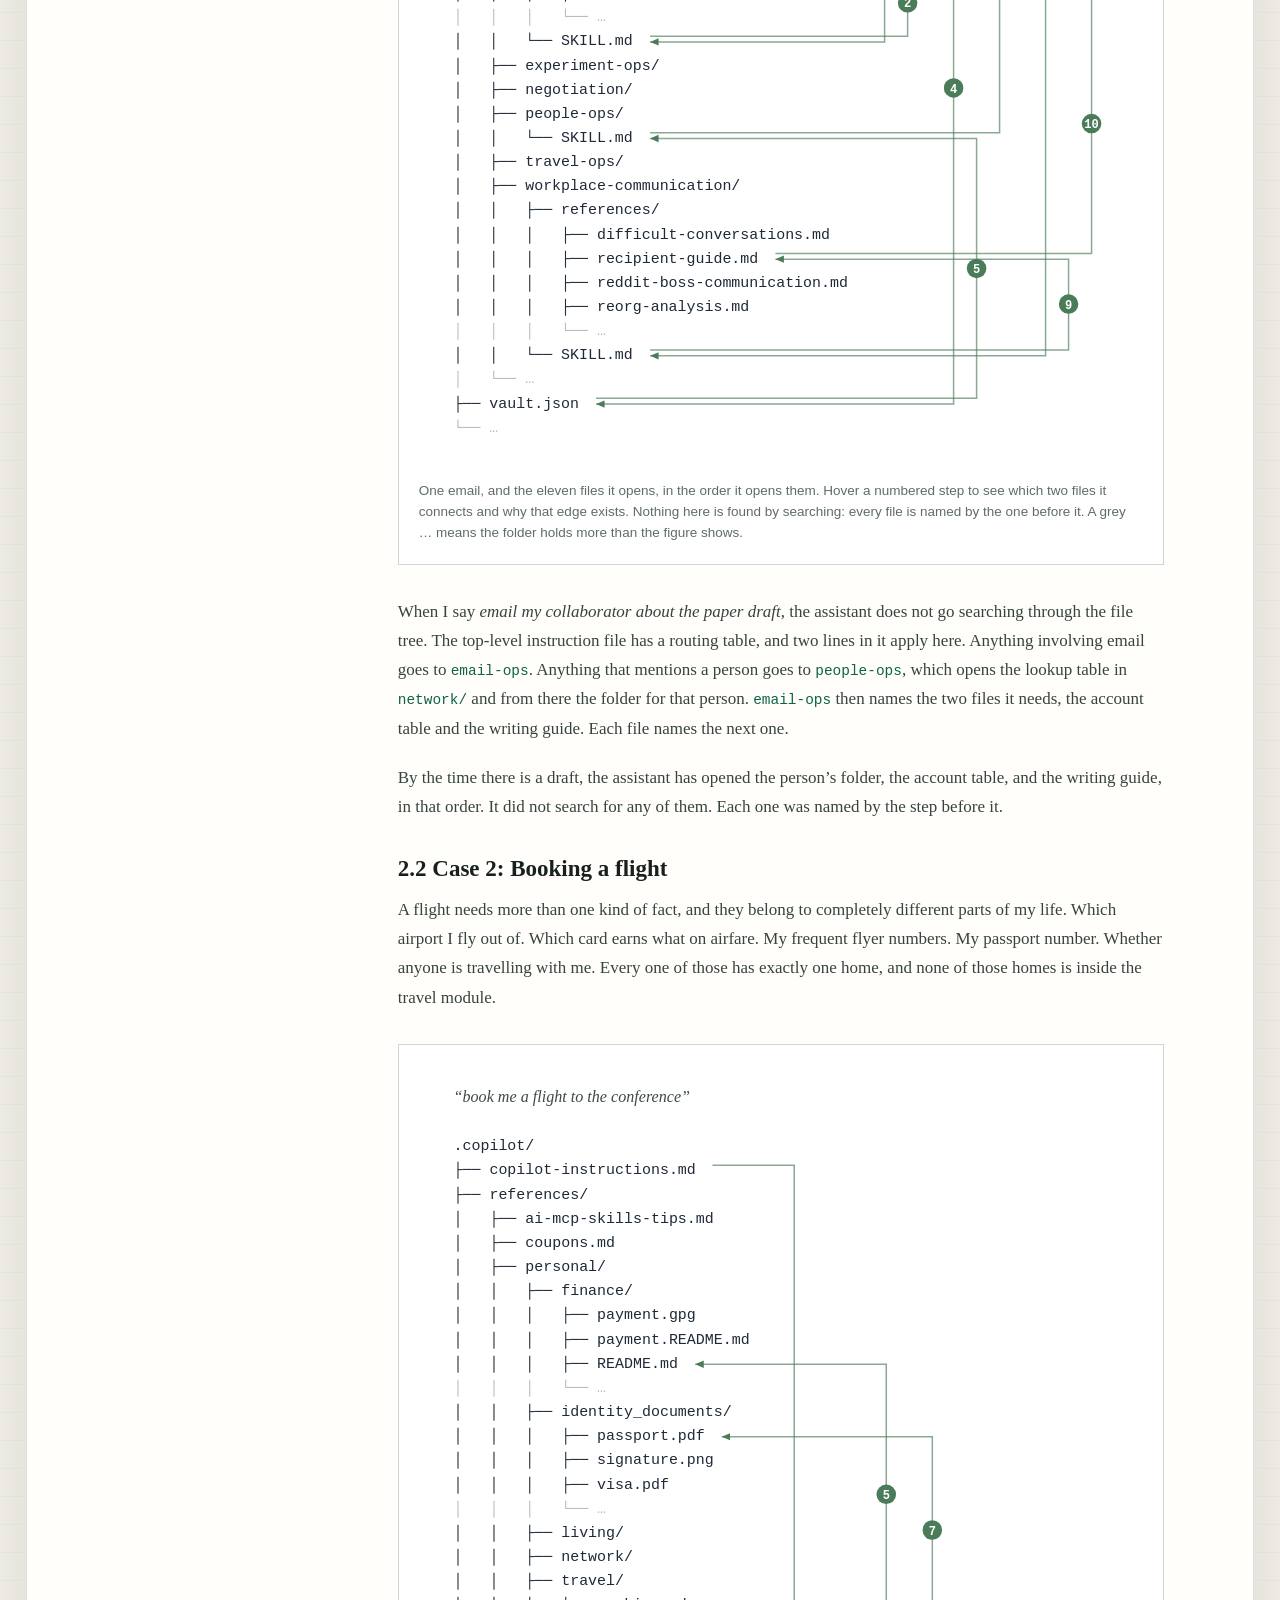
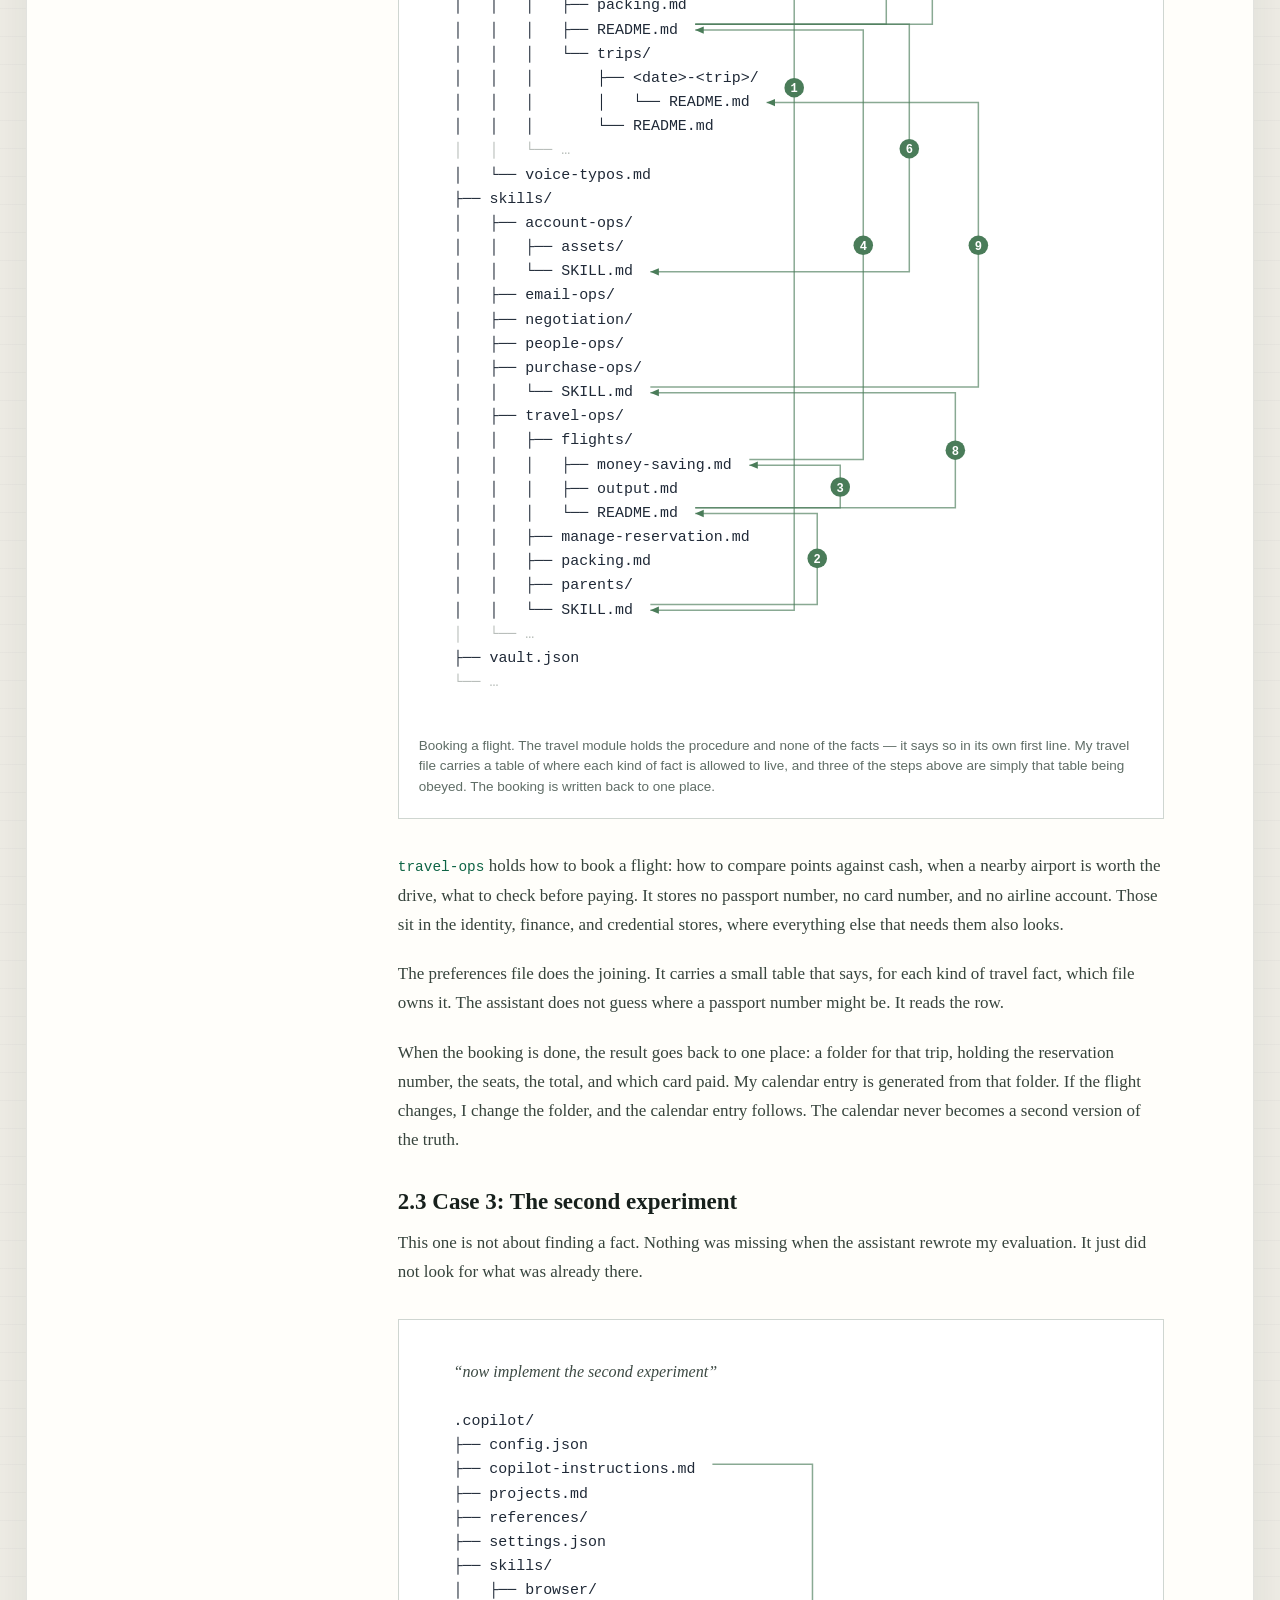
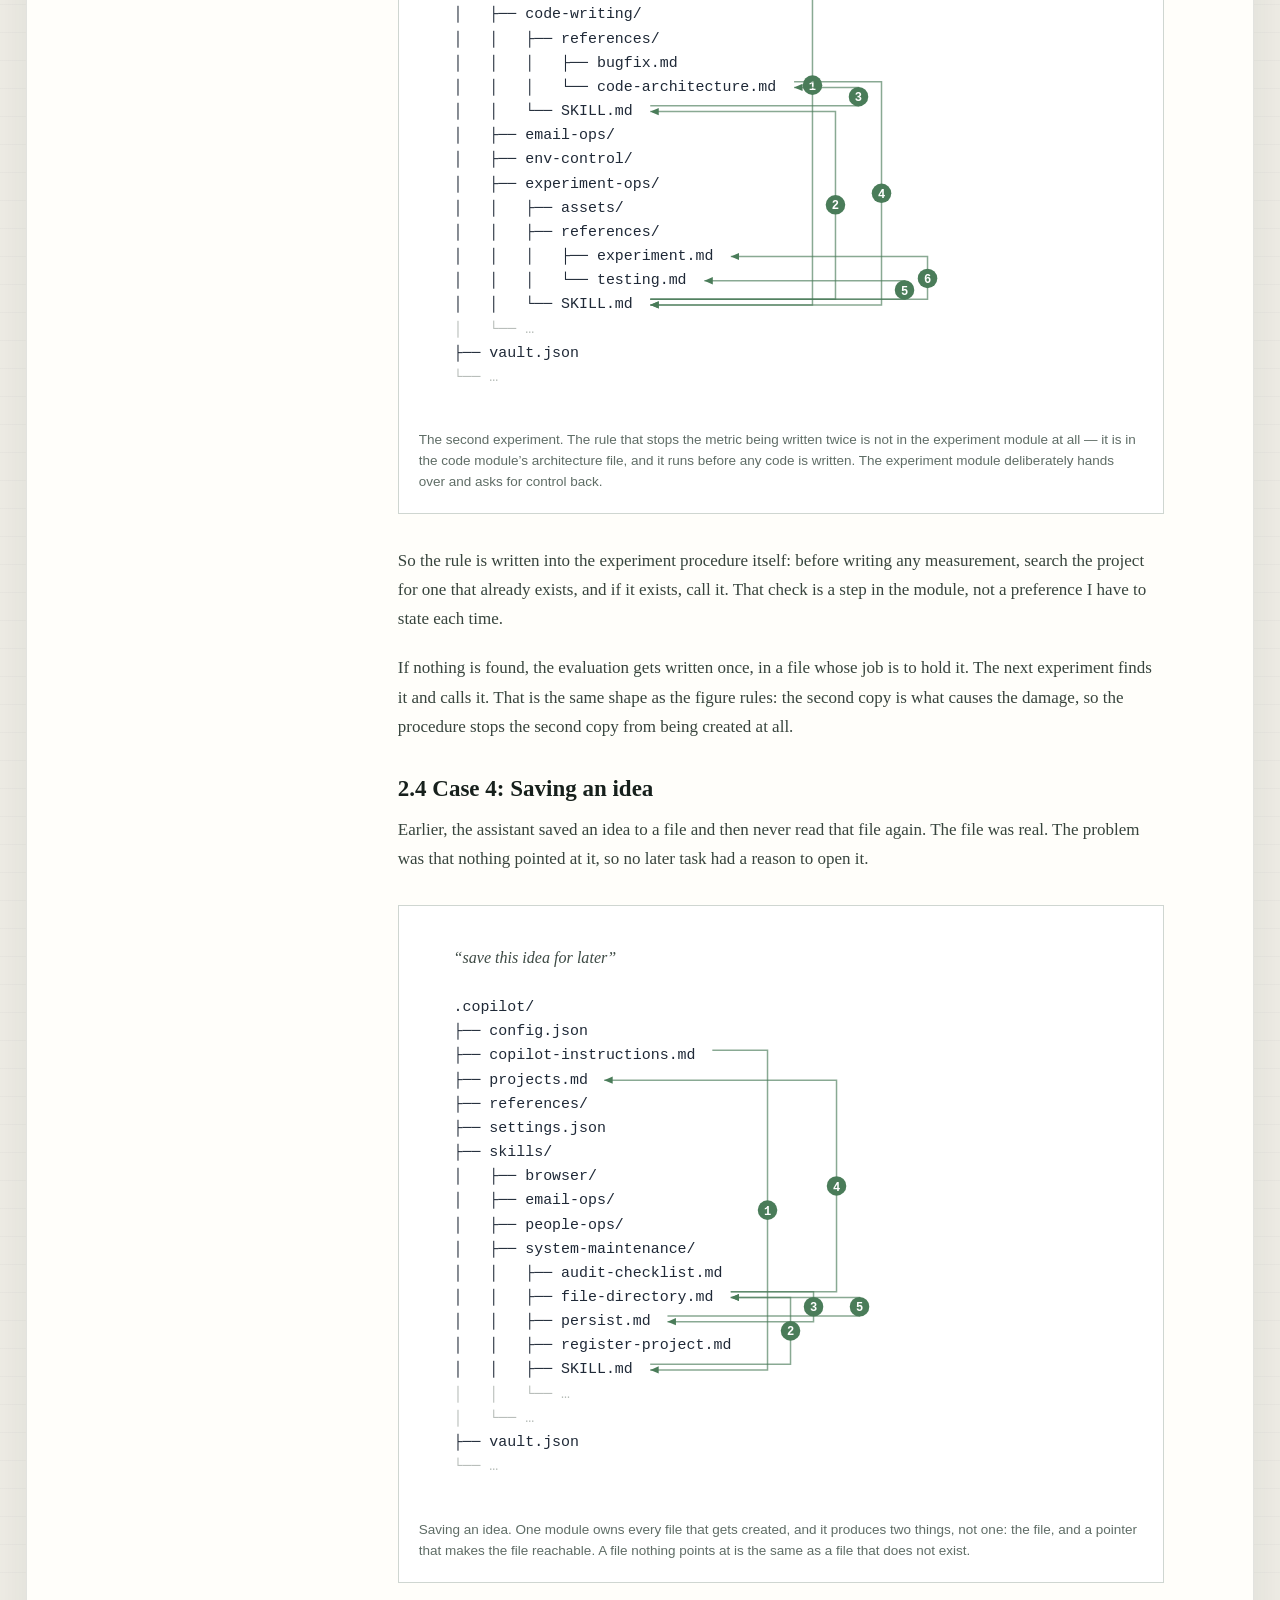
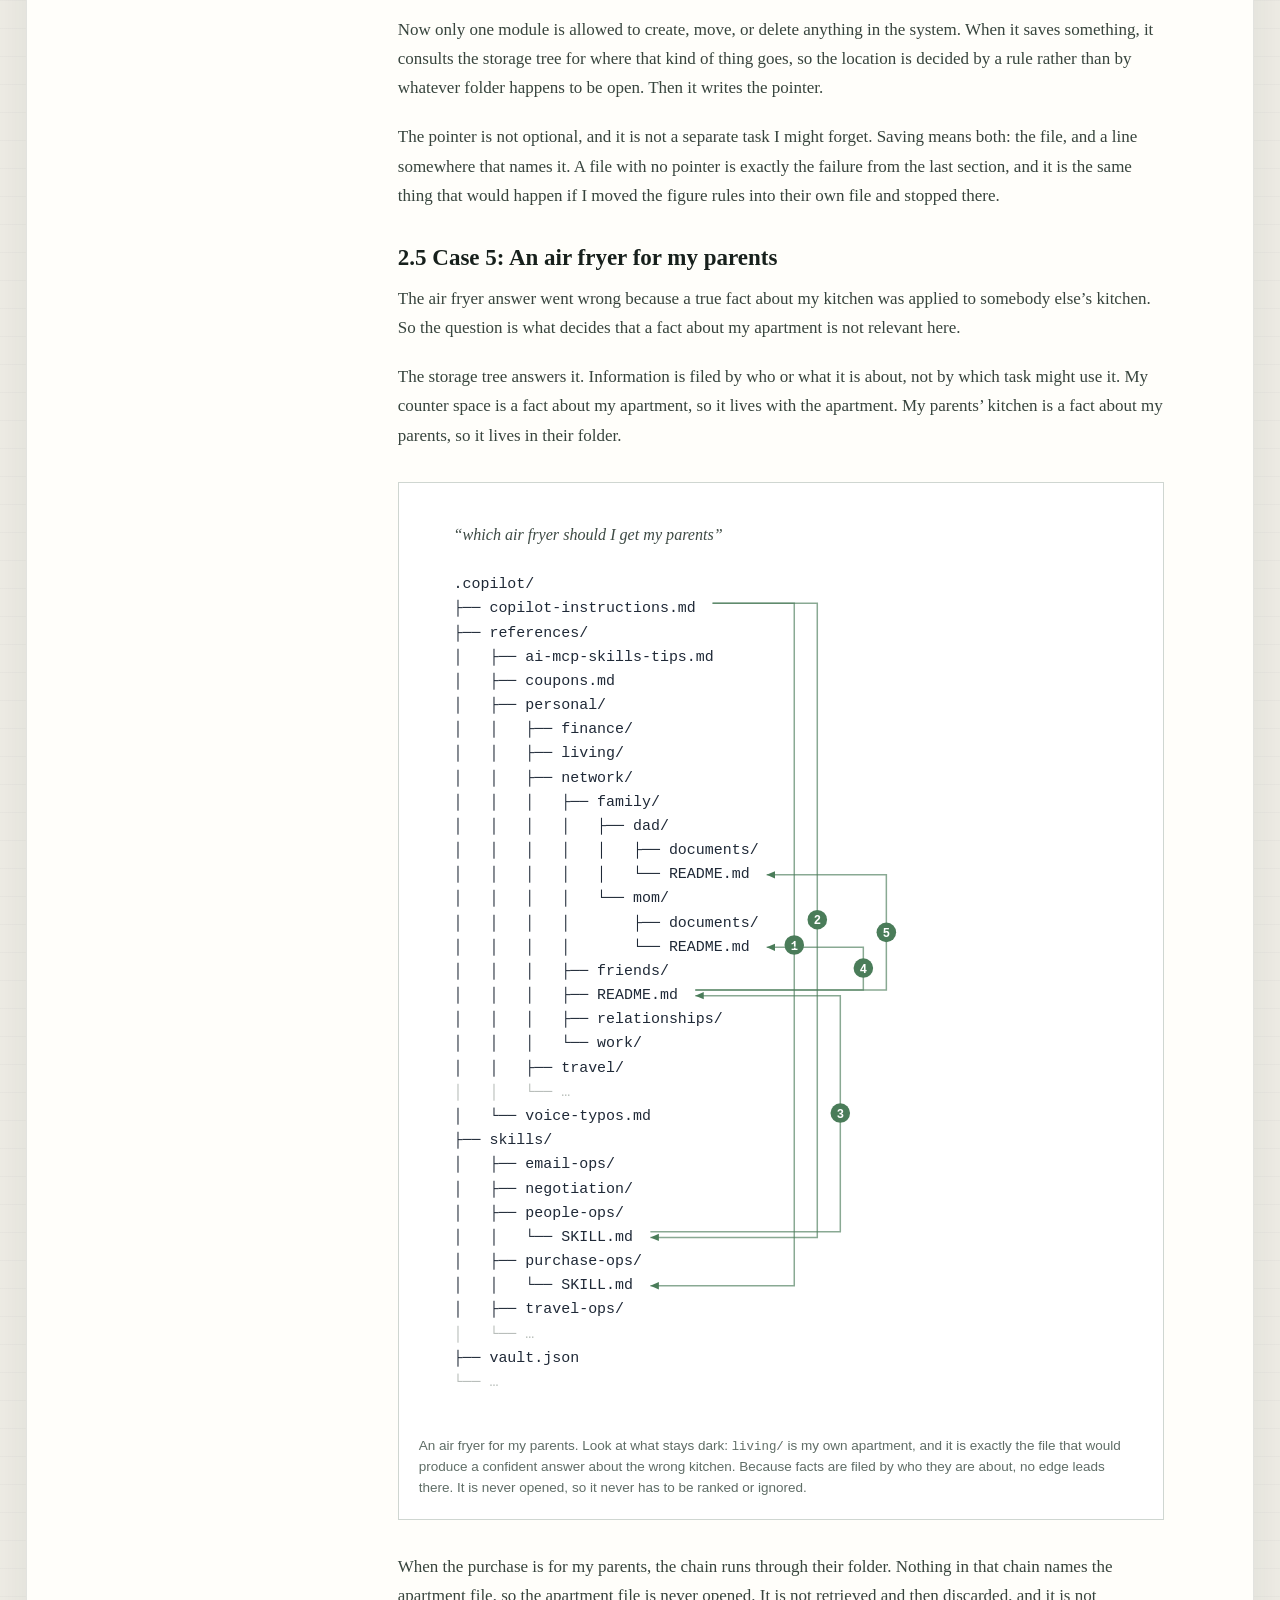
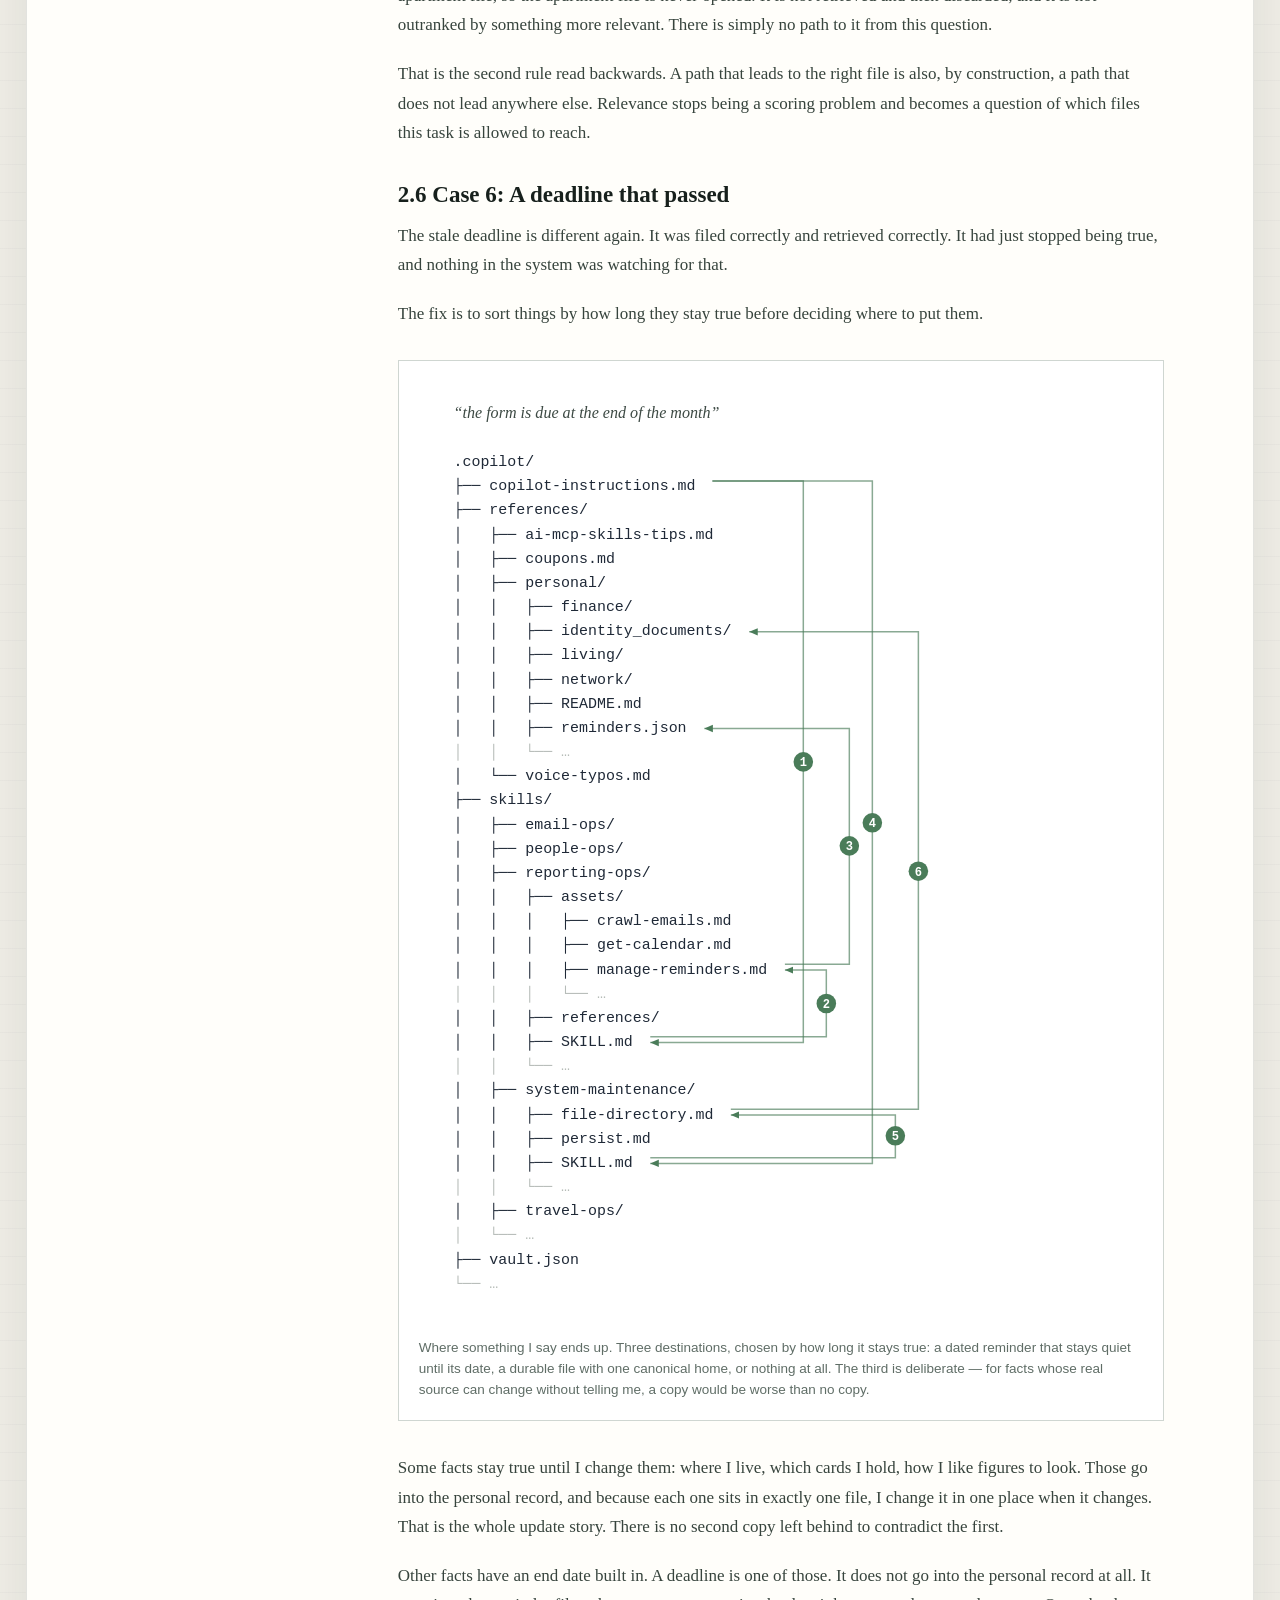
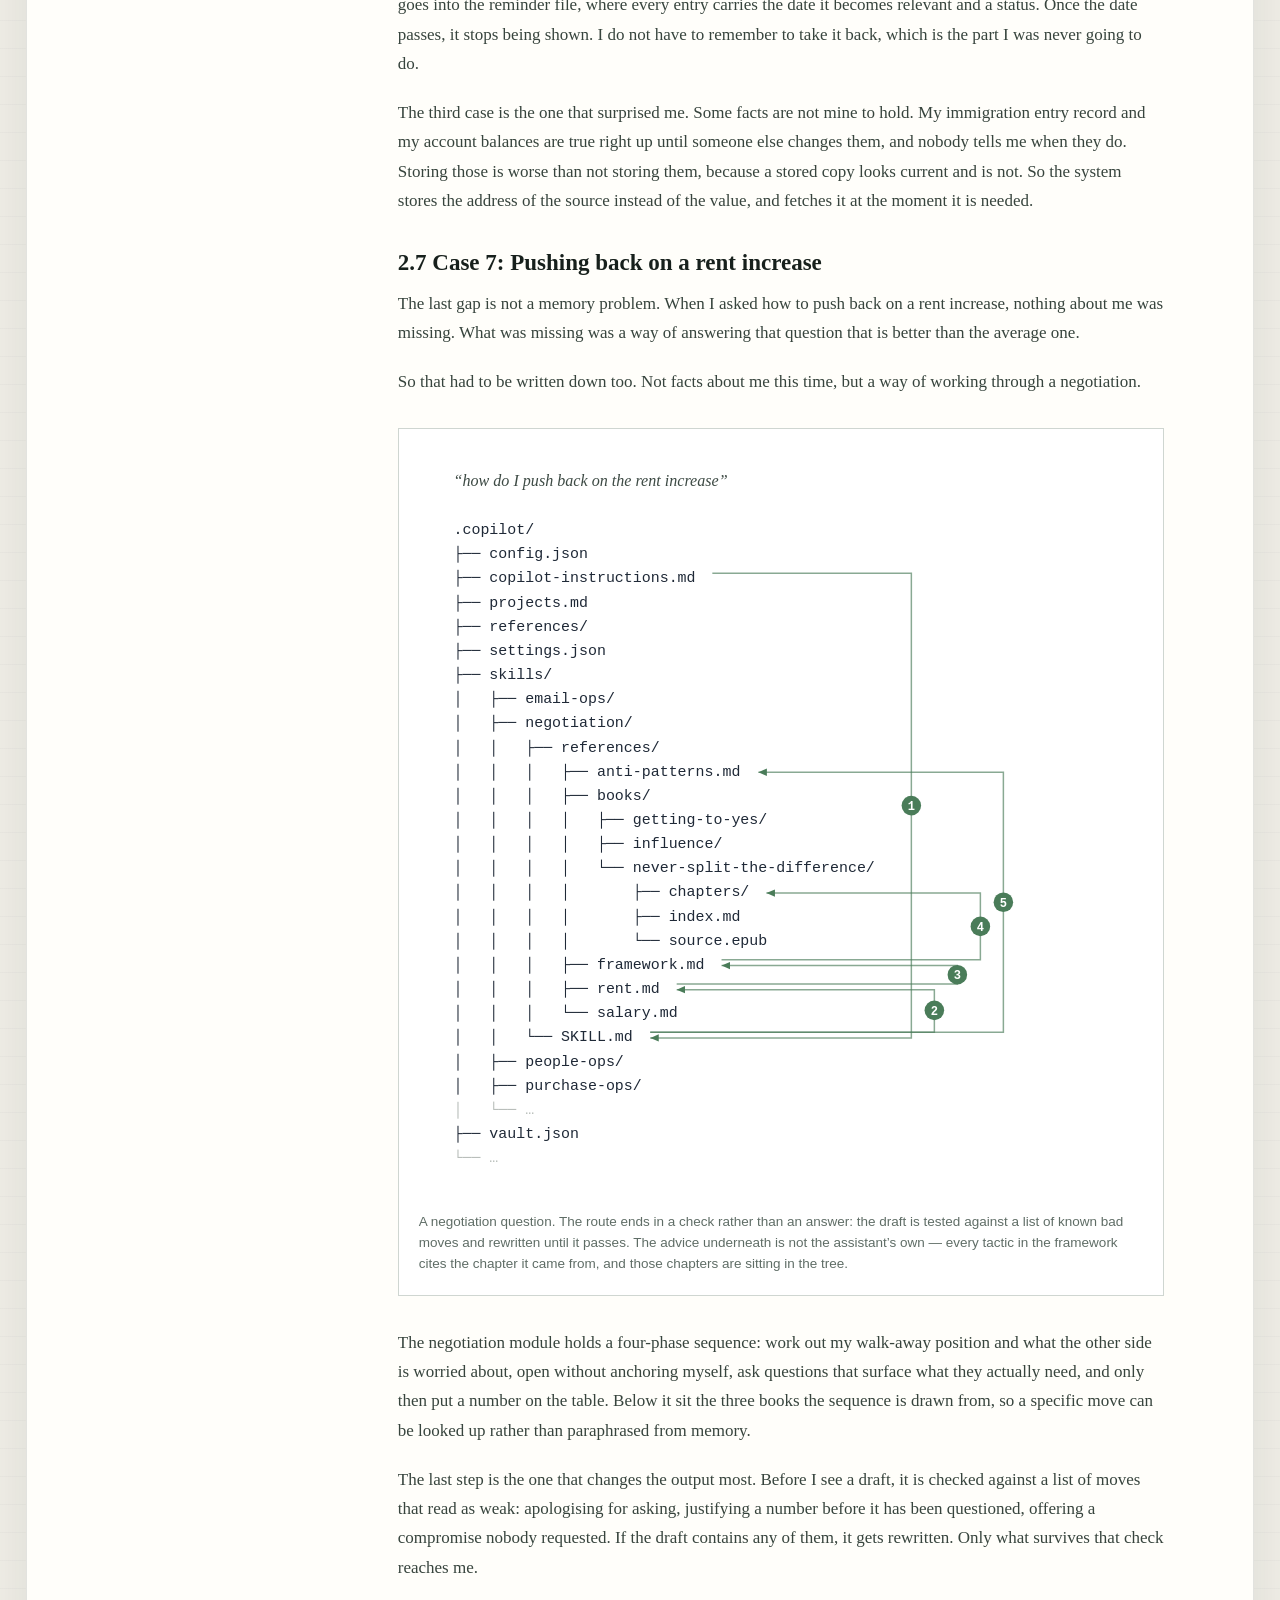
==== commit 298a9432: "Polish memory routing explanation Co-authored-by: Copilot <223556219+Copilot@users.noreply.github.co" ====
--- a/docs/index.html
+++ b/docs/index.html
@@ -368,19 +368,18 @@
 
               <p>
                 Based on these two criteria, I built the memory system for my
-                personal AI assistant. It starts with the global instruction,
-                which is a decision tree. Under different scenarios, it routes
-                the model to different files. Each file is another branch of
-                the larger decision tree and can route the model to the next
-                file. Sometimes the structure is closer to a graph: two
-                different branches can point to the same file. In every case,
-                the model is directed to the specific files it needs and
-                connects the relevant memories to solve the problem.
-              </p>
-
-              <p>
-                Below, I show how this memory system, built around the two rules
-                above, solves all seven failures described in the last section.
+                personal AI assistant. The global instruction is the root of a
+                decision tree: each scenario sends the model to a specific
+                file, and that file can direct it to the next one. Sometimes the
+                structure is closer to a graph, because different branches can
+                point to the same file. Either way, the model keeps following
+                explicit paths until it has connected the memories needed for
+                the task.
+              </p>
+
+              <p>
+                The seven cases below show how this design fixes each failure
+                from the previous section.
               </p>
 
               <h3>2.1 Case 1: Sending one email</h3>
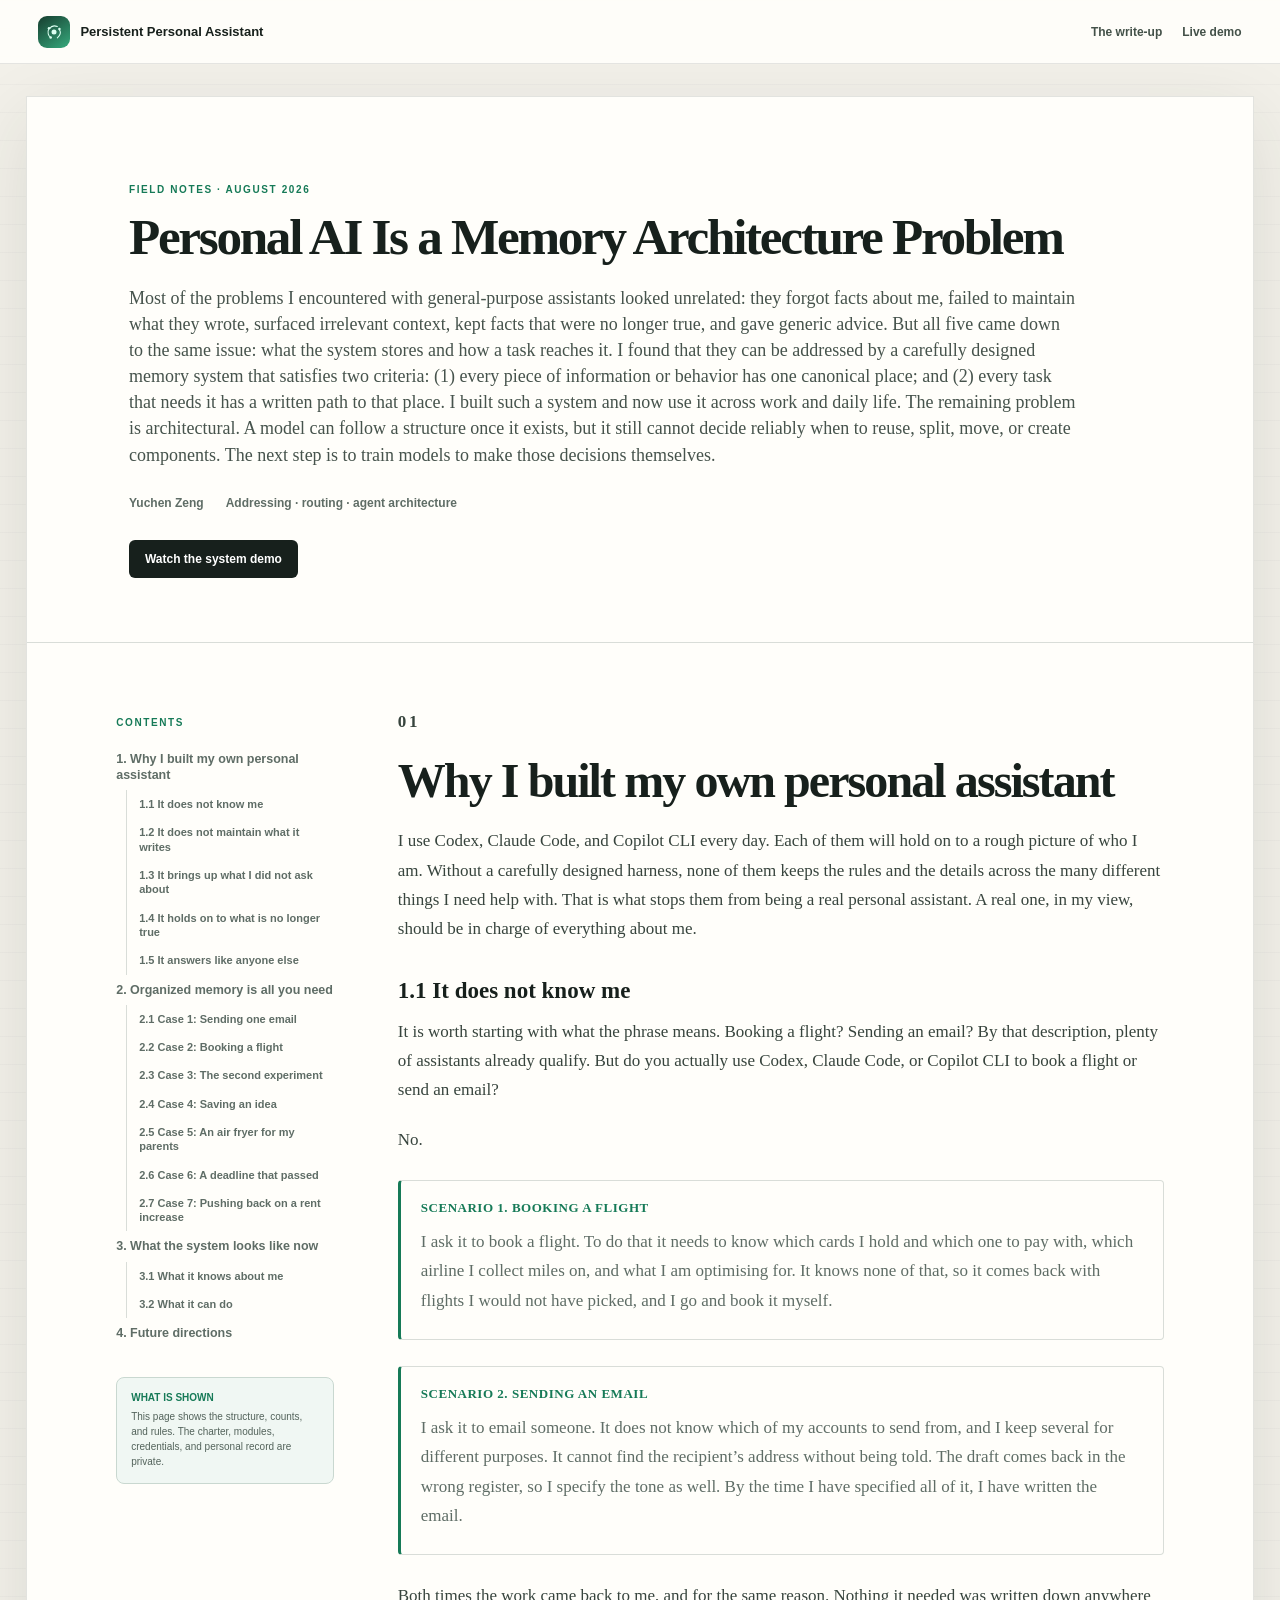
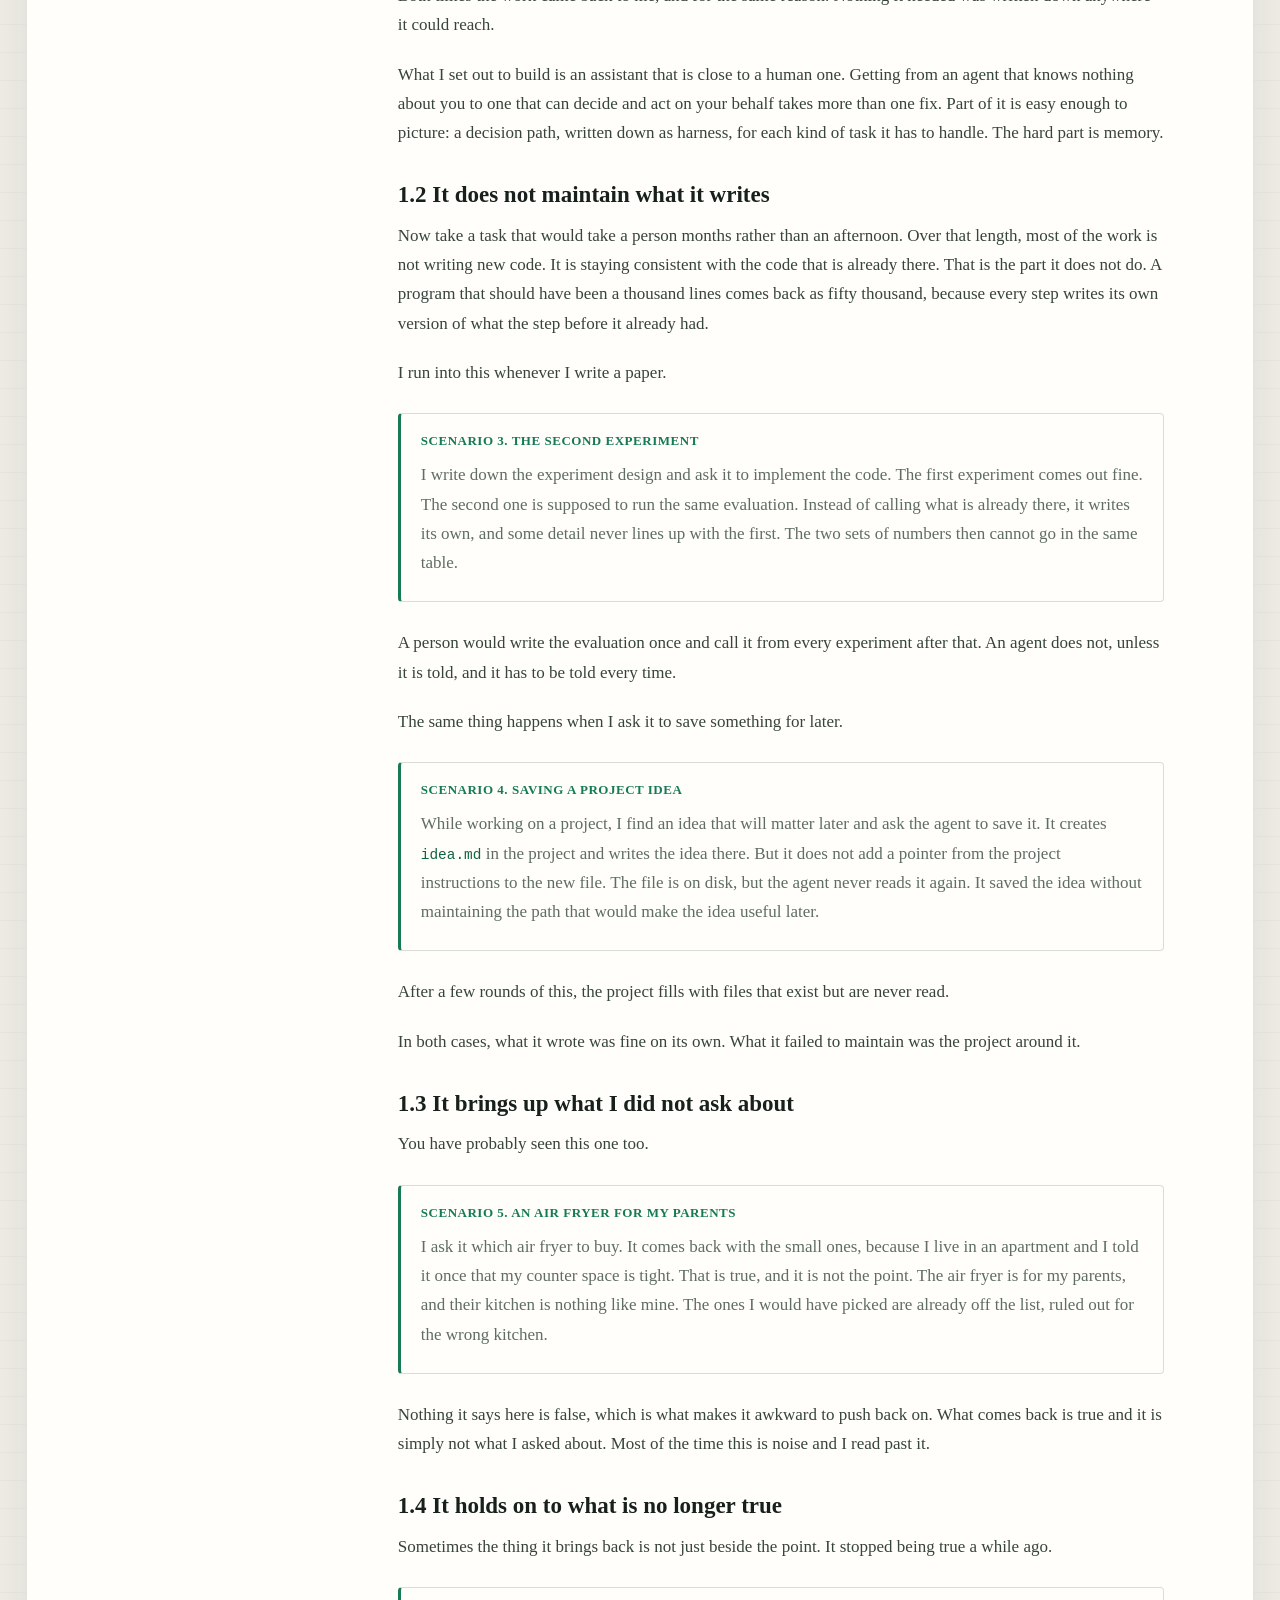
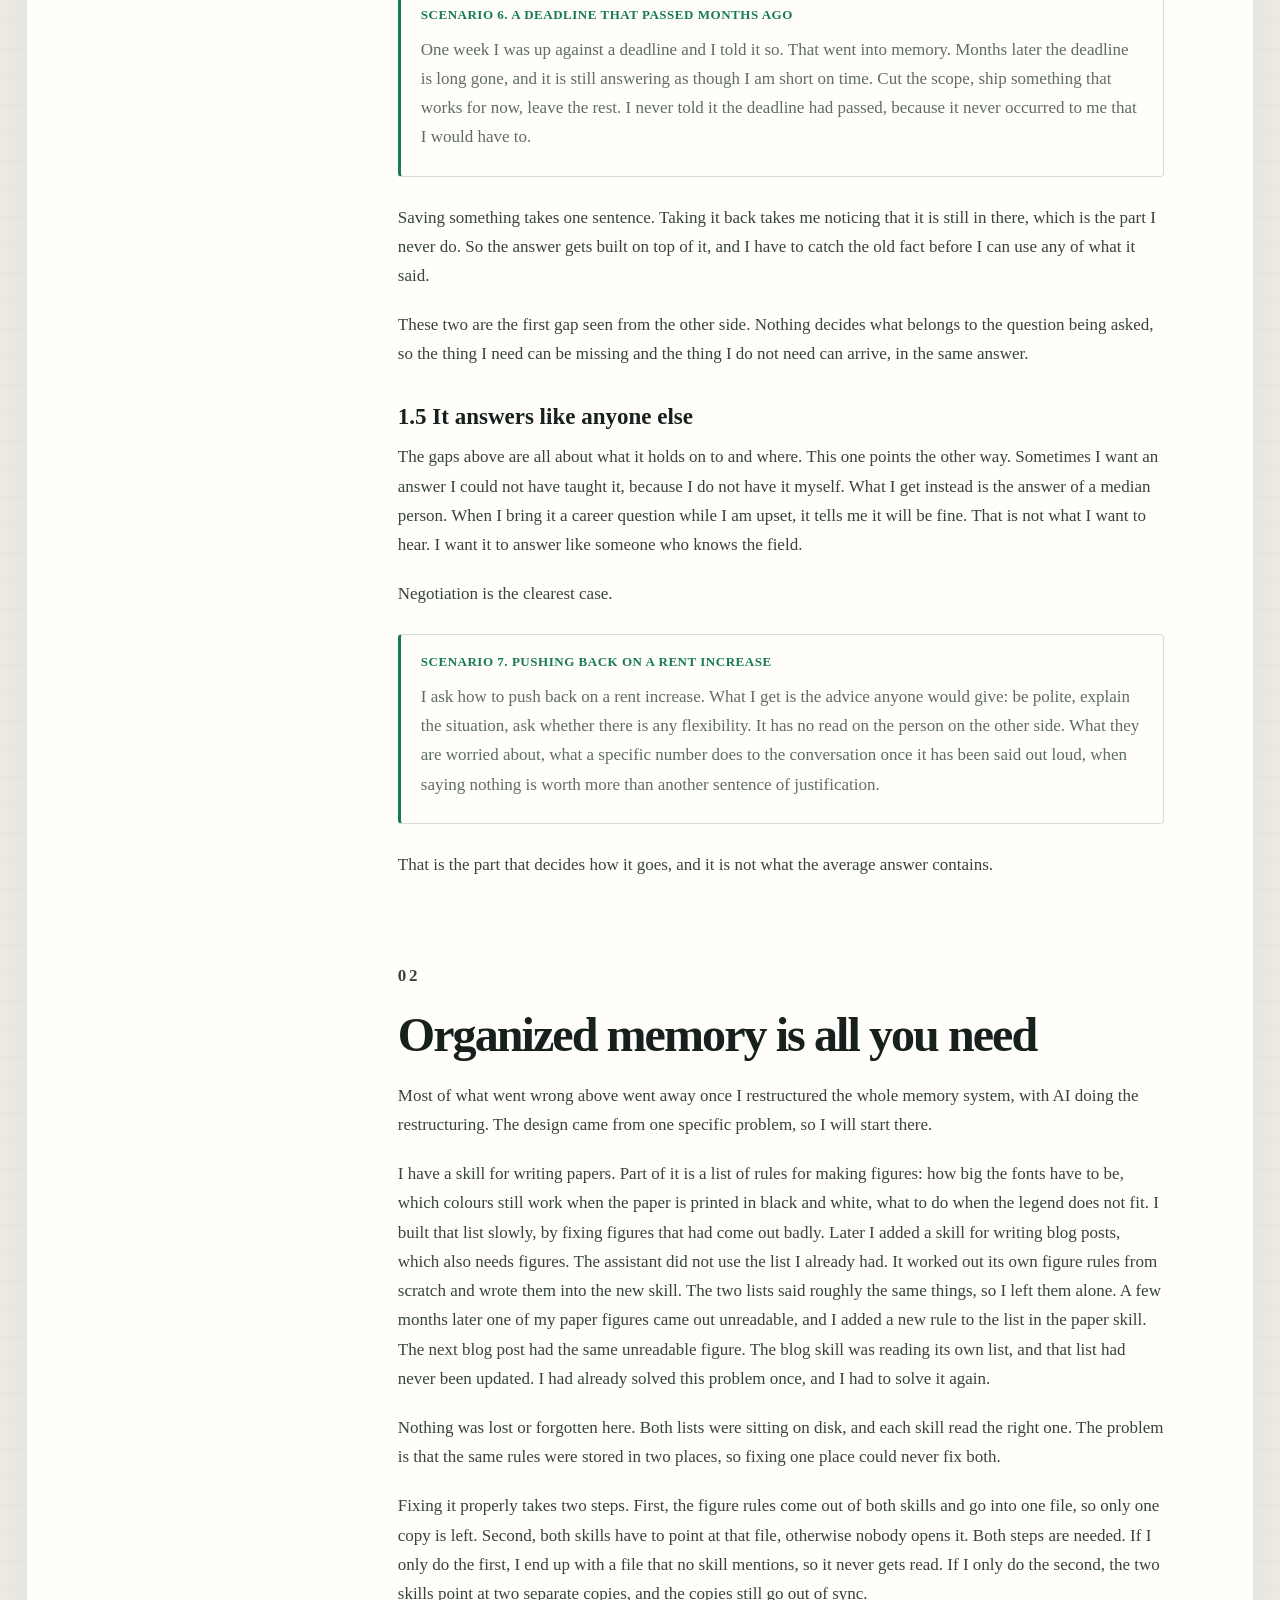
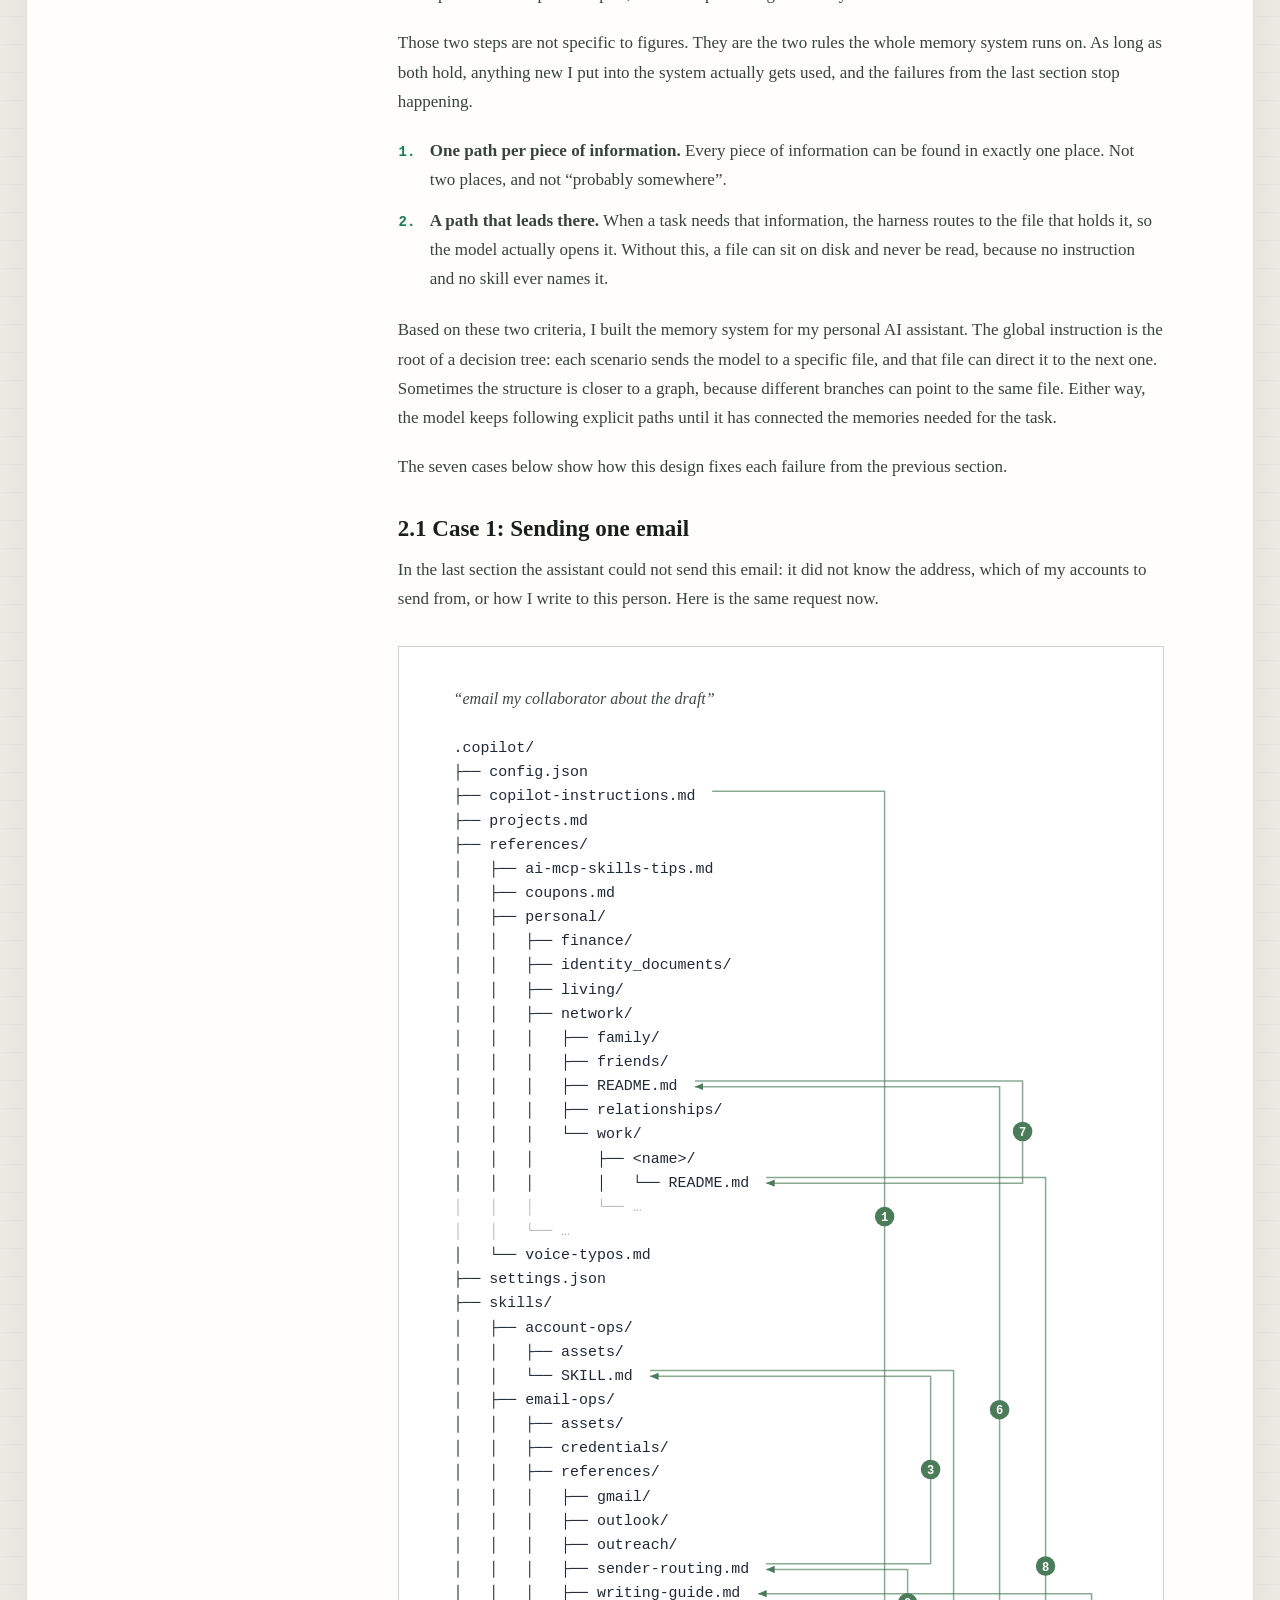
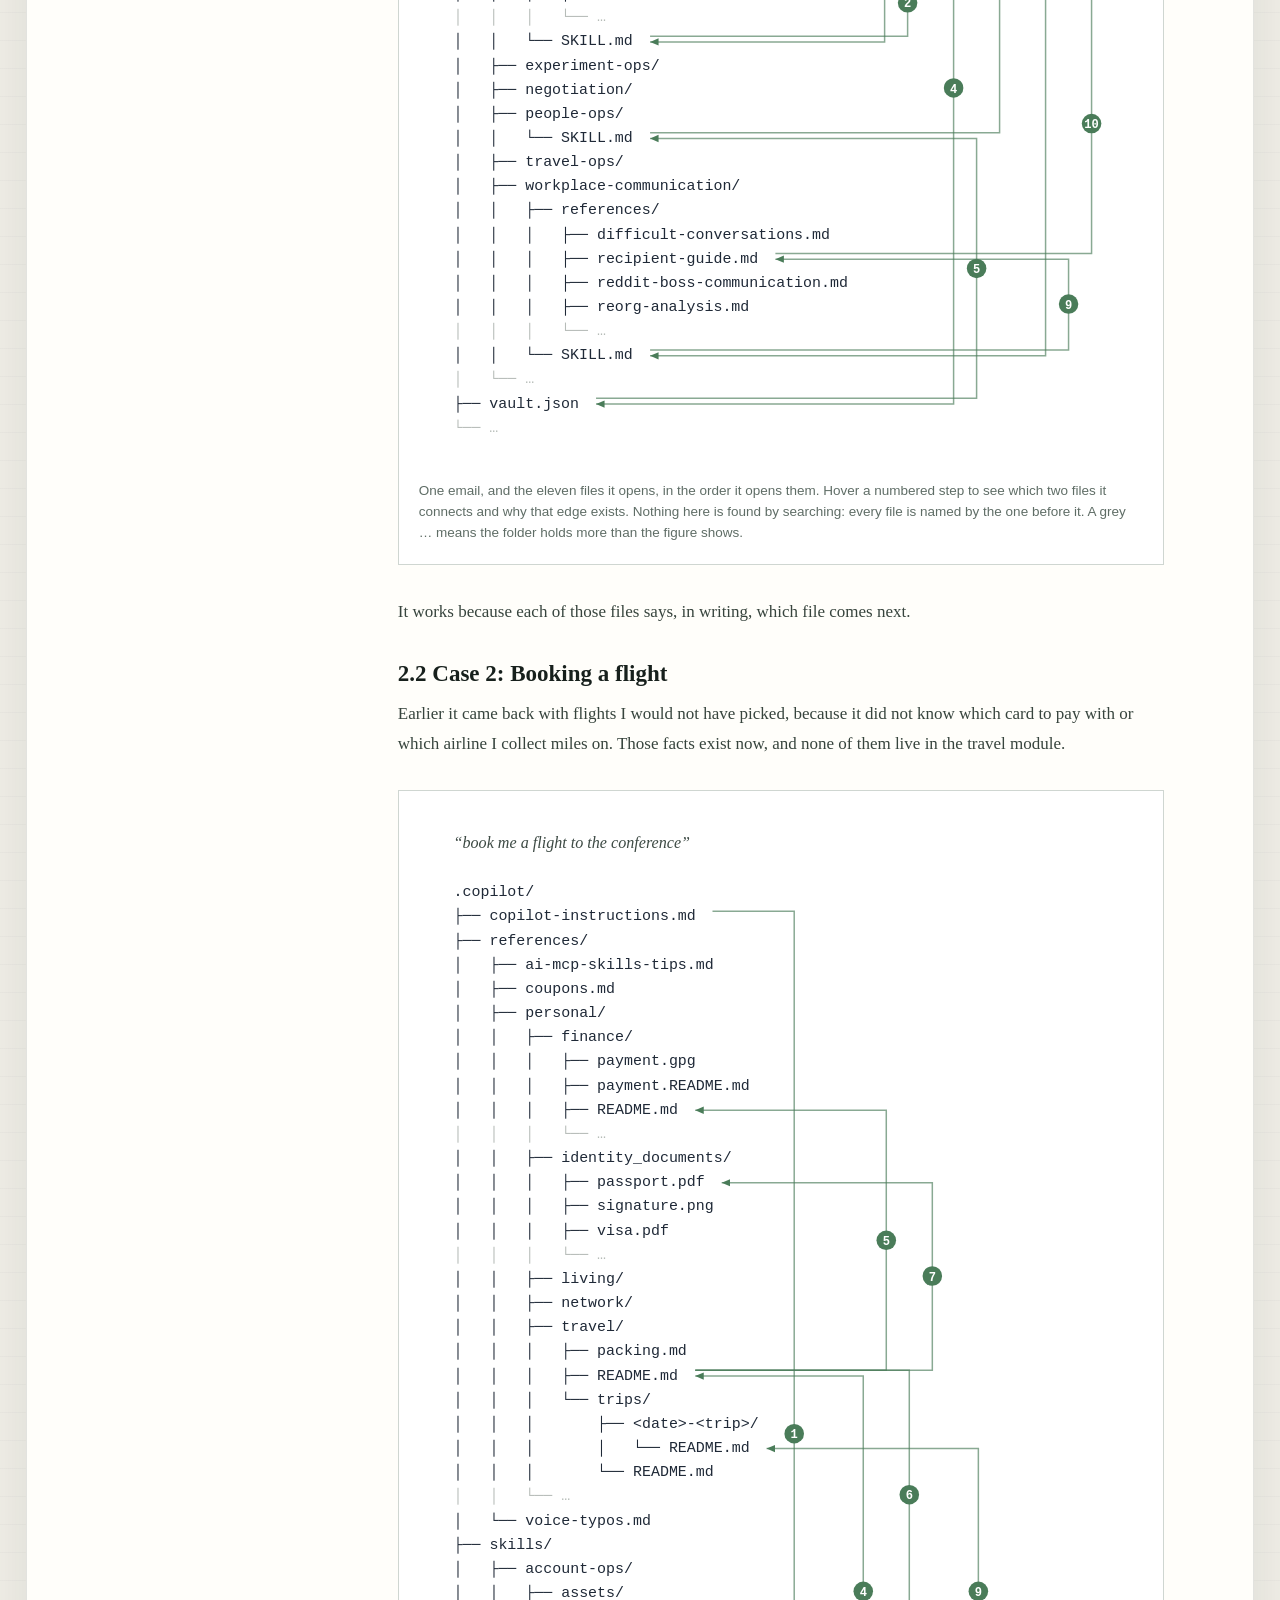
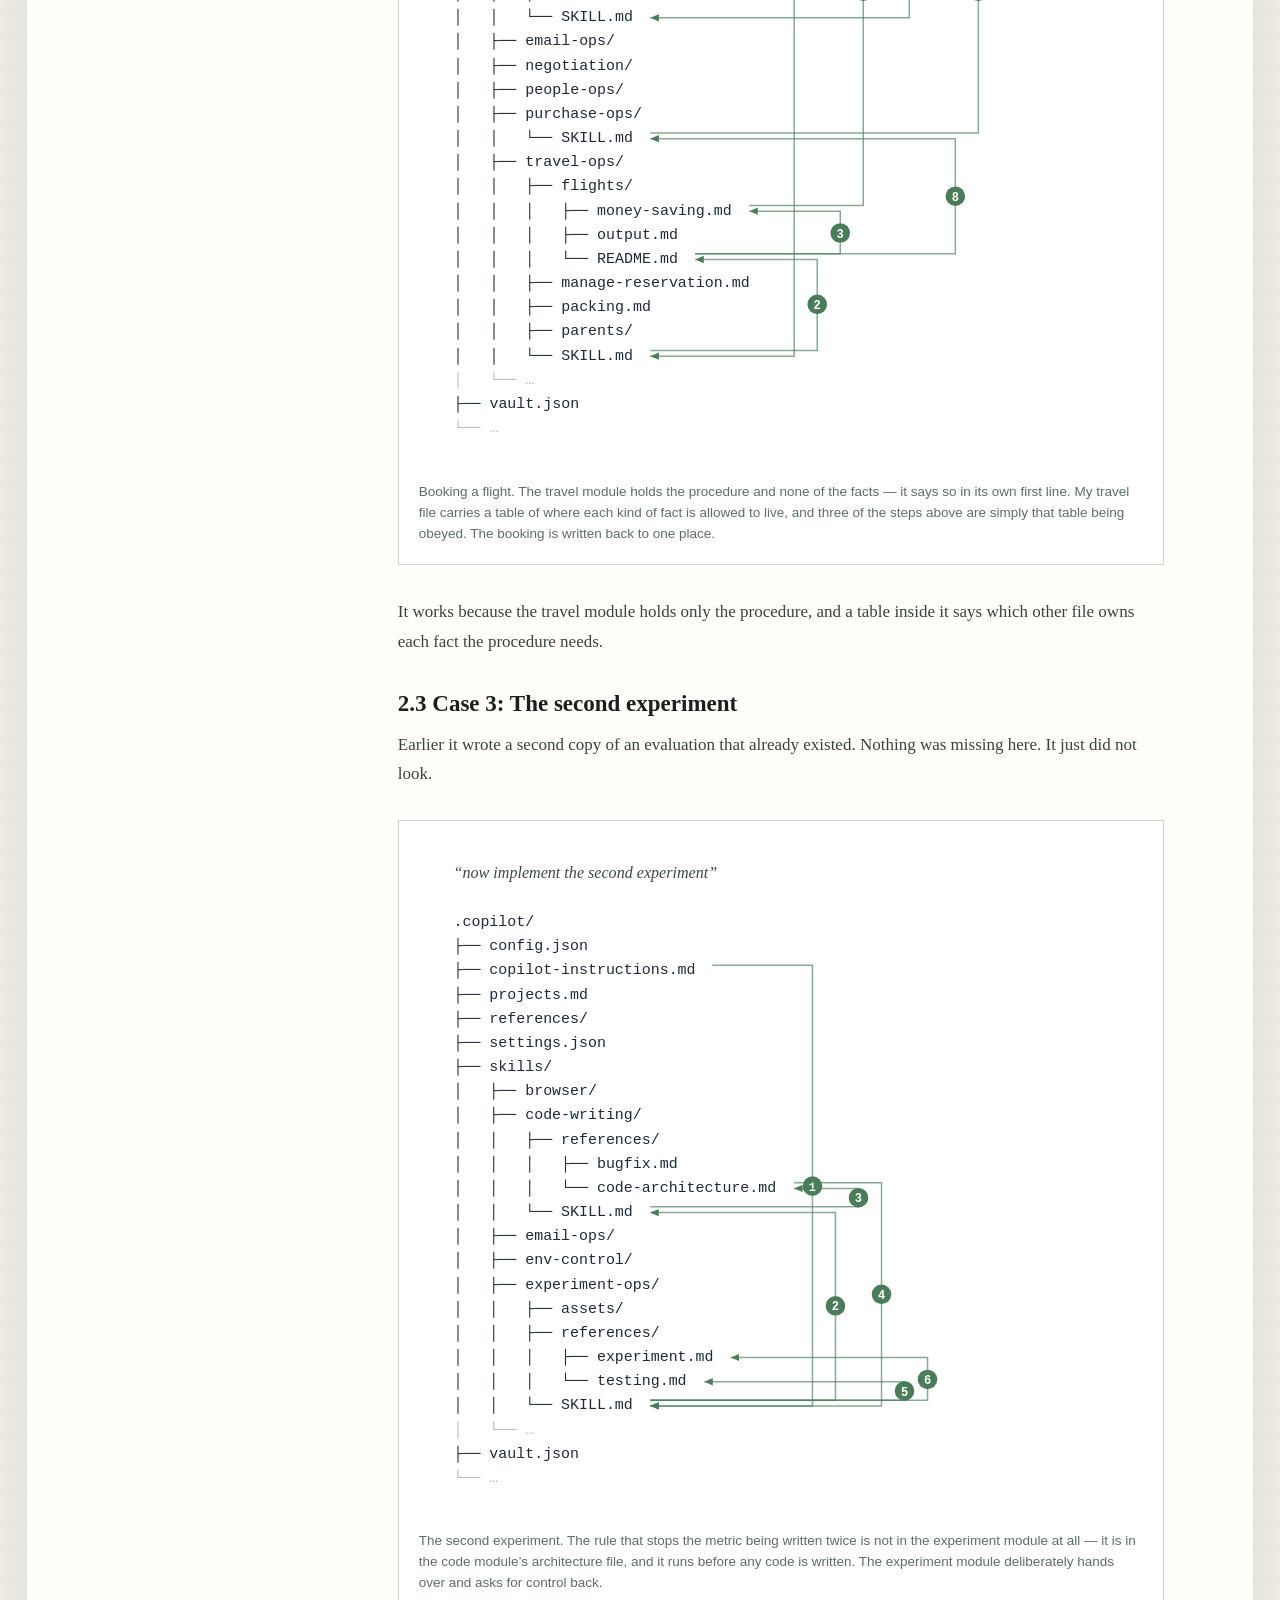
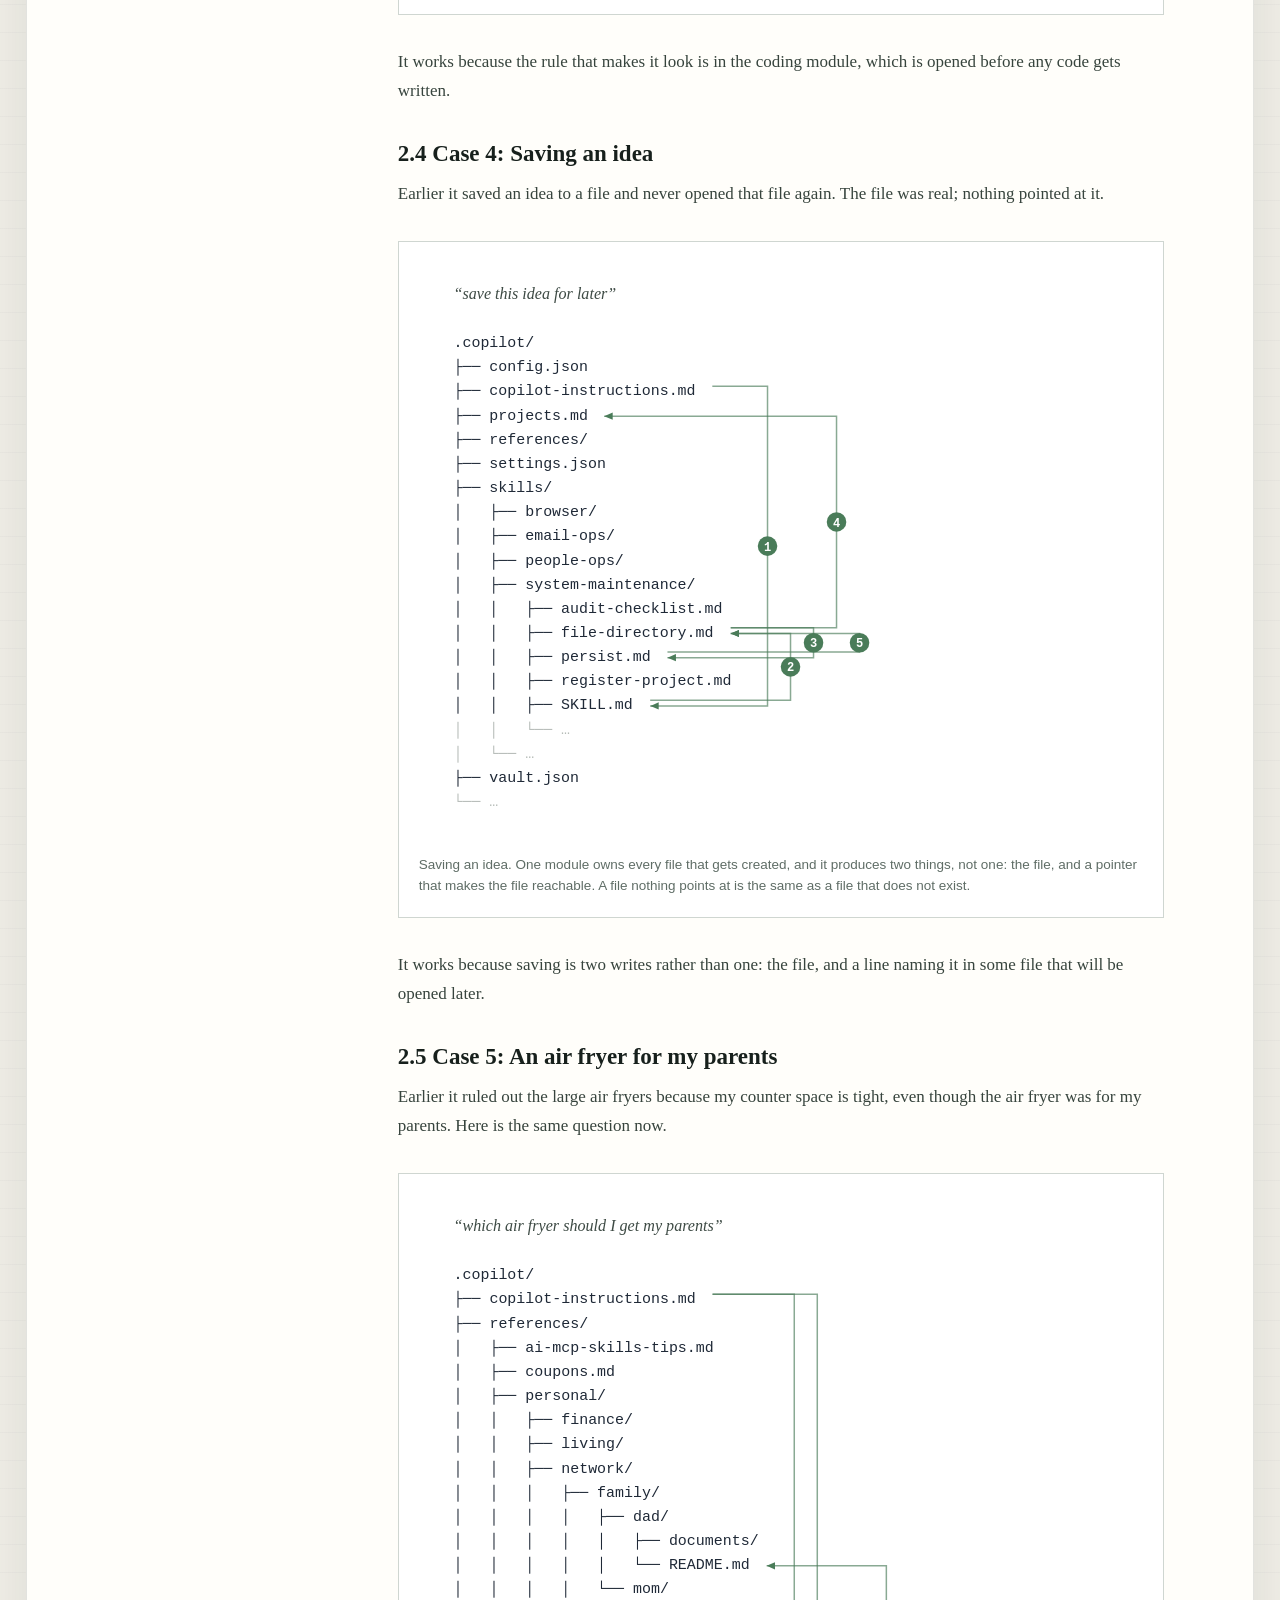
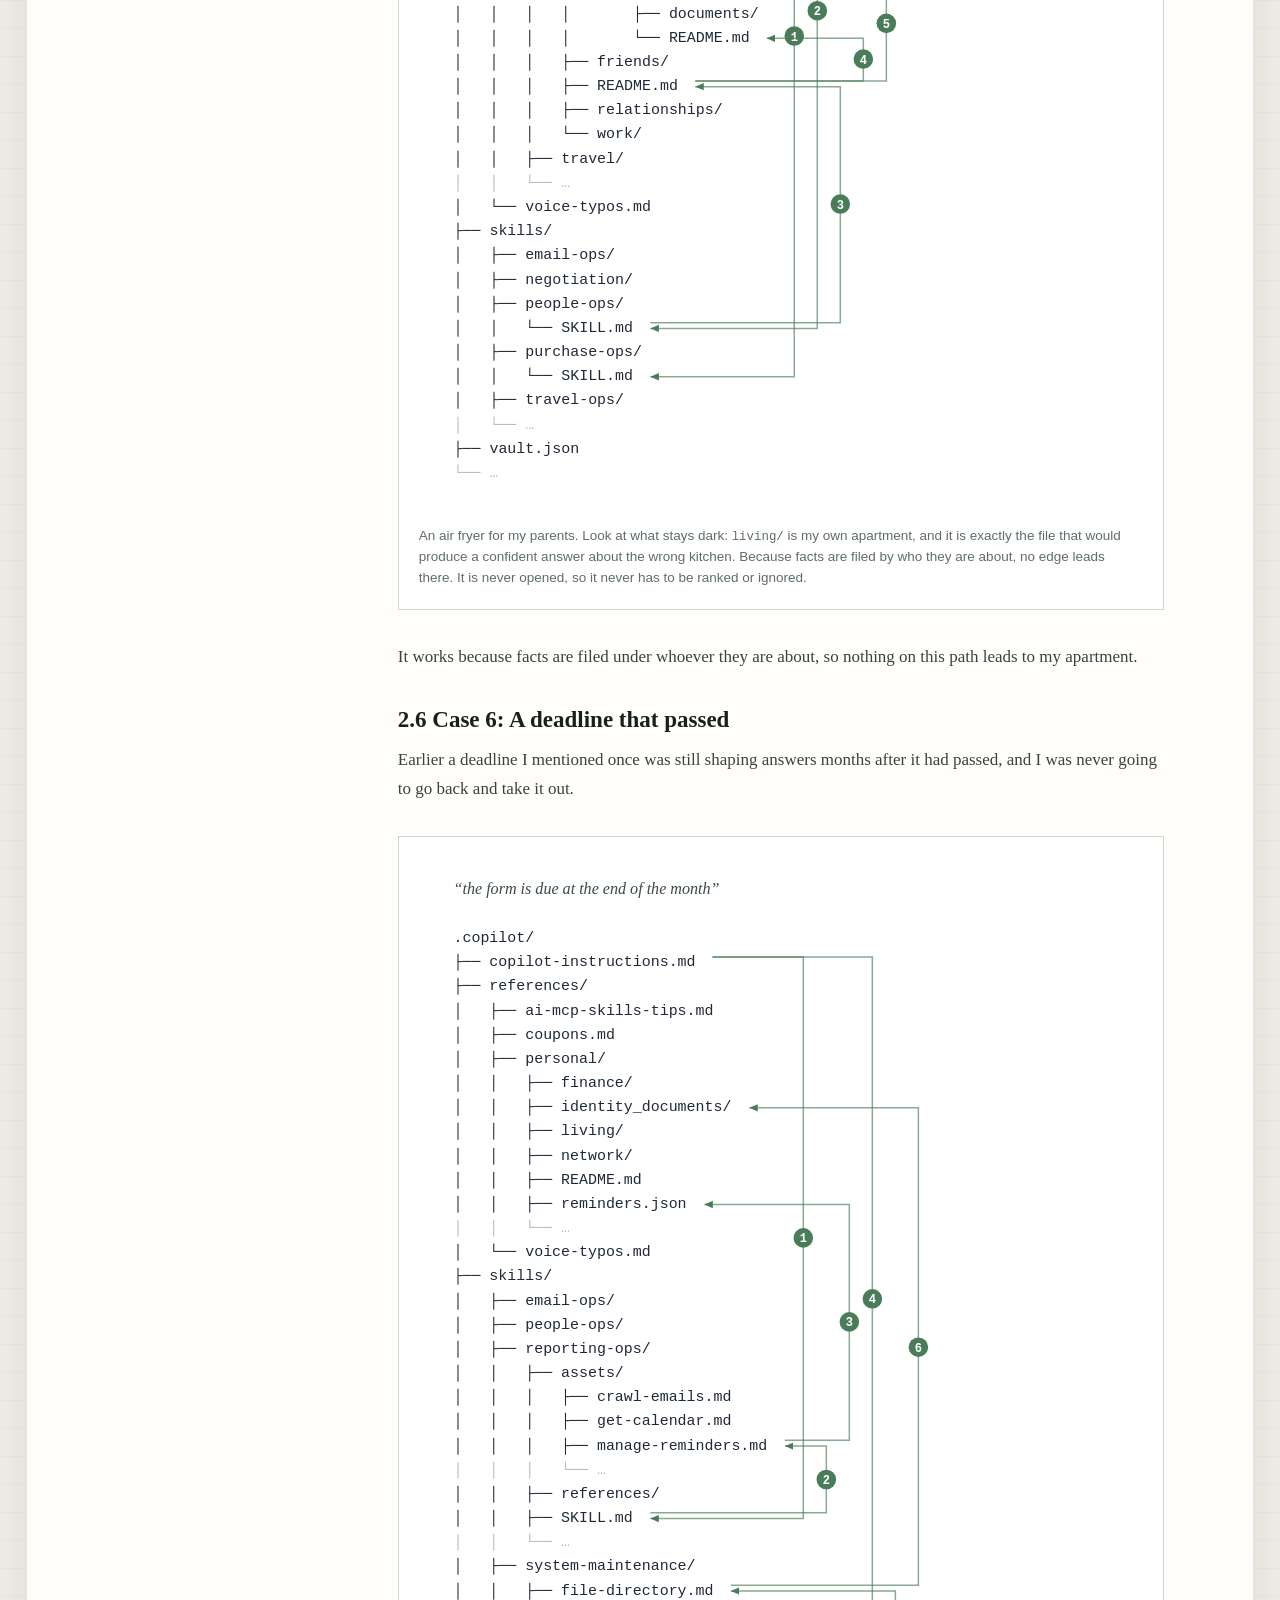
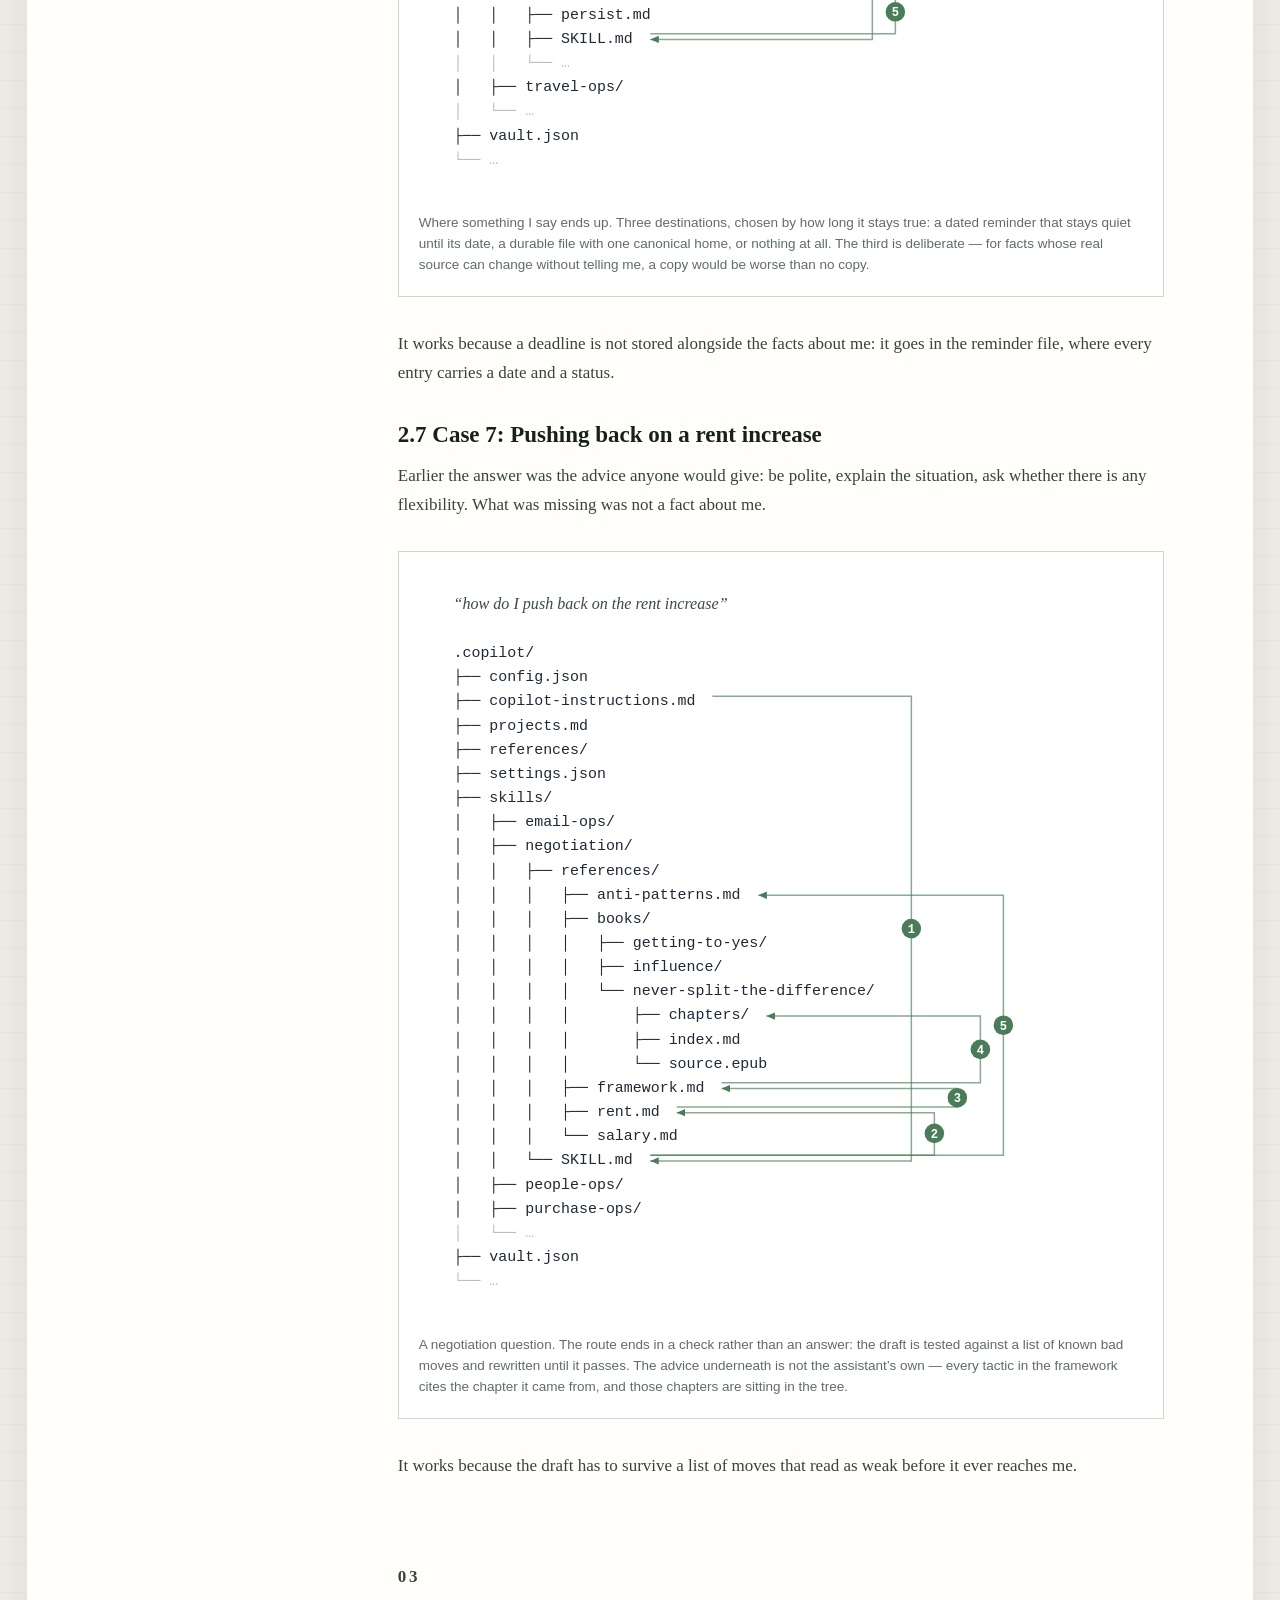
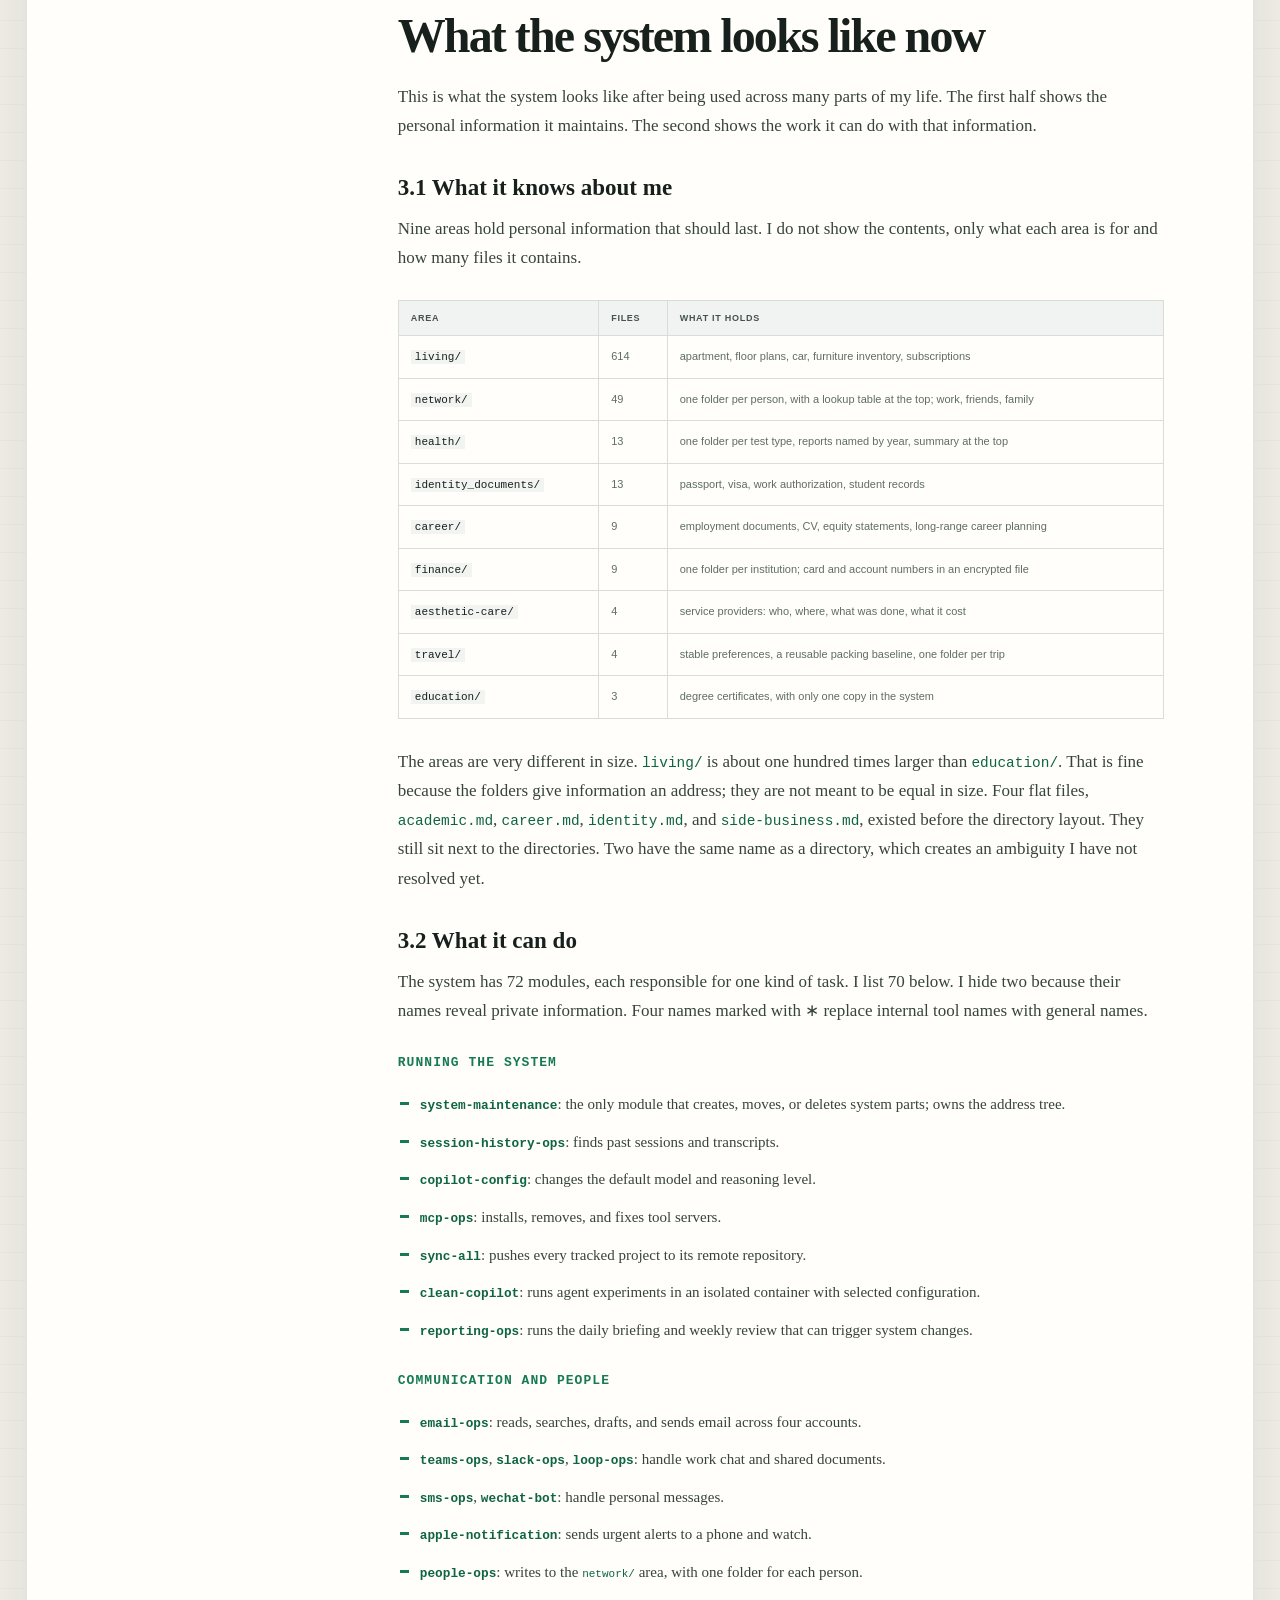
==== commit 55afab96: "Cut section 2 prose down to a recall and a reason Each case now carries one short paragraph recallin" ====
--- a/docs/index.html
+++ b/docs/index.html
@@ -385,12 +385,11 @@
               <h3>2.1 Case 1: Sending one email</h3>
 
               <p>
-                In the last section, the assistant could not send the email
-                because it did not know the recipient&rsquo;s address, which
-                account to use, or how I write to that person. The trace below
-                shows how the same request runs now.
-              </p>
-
+                In the last section the assistant could not send this email:
+                it did not know the address, which of my accounts to send
+                from, or how I write to this person. Here is the same request
+                now.
+              </p>
               <!--TRACE:email-->
 <figure class="system-figure trace-figure">
 <div class="trace" data-trace="email"><div class="trace-tip" role="status"></div>
@@ -467,36 +466,18 @@
 <!--/TRACE:email-->
 
               <p>
-                When I say <em>email my collaborator about the paper draft</em>,
-                the assistant does not go searching through the file tree. The
-                top-level instruction file has a routing table, and two lines in
-                it apply here. Anything involving email goes to
-                <code>email-ops</code>. Anything that mentions a person goes to
-                <code>people-ops</code>, which opens the lookup table in
-                <code>network/</code> and from there the folder for that person.
-                <code>email-ops</code> then names the two files it needs, the
-                account table and the writing guide. Each file names the next
-                one.
-              </p>
-
-              <p>
-                By the time there is a draft, the assistant has opened the
-                person&rsquo;s folder, the account table, and the writing guide,
-                in that order. It did not search for any of them. Each one was
-                named by the step before it.
+                It works because each of those files says, in writing, which
+                file comes next.
               </p>
 
               <h3>2.2 Case 2: Booking a flight</h3>
 
               <p>
-                A flight needs more than one kind of fact, and they belong to
-                completely different parts of my life. Which airport I fly out
-                of. Which card earns what on airfare. My frequent flyer numbers.
-                My passport number. Whether anyone is travelling with me. Every
-                one of those has exactly one home, and none of those homes is
-                inside the travel module.
-              </p>
-
+                Earlier it came back with flights I would not have picked,
+                because it did not know which card to pay with or which
+                airline I collect miles on. Those facts exist now, and none of
+                them live in the travel module.
+              </p>
               <!--TRACE:flight-->
 <figure class="system-figure trace-figure">
 <div class="trace" data-trace="flight"><div class="trace-tip" role="status"></div>
@@ -551,7 +532,7 @@
 <g class="trow tell" data-row="45"><rect class="thl" x="21" y="1005" width="88" height="19" rx="3"/><rect class="tbox" x="86" y="1005" width="22" height="19" rx="3"/><text x="30" y="1019" xml:space="preserve">│   └── …</text></g>
 <g class="trow" data-row="46"><rect class="thl" x="21" y="1026" width="128" height="19" rx="3"/><rect class="tbox" x="54" y="1026" width="92" height="19" rx="3"/><text x="30" y="1040" xml:space="preserve">├── vault.json</text></g>
 <g class="trow tell" data-row="47"><rect class="thl" x="21" y="1047" width="57" height="19" rx="3"/><rect class="tbox" x="54" y="1047" width="22" height="19" rx="3"/><text x="30" y="1061" xml:space="preserve">└── …</text></g>
-<g class="thop" data-step="1" data-rows="0,1,0,27,36,44" data-ends="1,44" data-src="copilot-instructions.md" data-dst="skills/travel-ops/SKILL.md" data-why="The instruction file is read first every time. Its routing table has named rows for email, calendar, code and a few other things &#8212; but there is no row for travel. What catches this request is the very first row, which says that if any module declares it handles this kind of request, that module is opened and followed, and working from memory instead is not allowed. travel-ops declares flights, airfare and booking as its own."><path class="twire" d="M 255 87 H 326 V 995 H 201" fill="none" marker-end="url(#tr-flight)"/><path class="thit" d="M 255 87 H 326 V 995 H 201" fill="none"/><circle class="tbadge" cx="326" cy="541" r="8.5"/><text class="tnum" x="326" y="545" text-anchor="middle">1</text></g>
+<g class="thop" data-step="1" data-rows="0,1,0,27,36,44" data-ends="1,44" data-src="copilot-instructions.md" data-dst="skills/travel-ops/SKILL.md" data-why="The instruction file says that if a skill matches the request, the agent must open it before doing anything else. The agent also starts with an attached skill table. That table lists travel-ops for flights, airfare and booking, so this request routes straight to travel-ops/SKILL.md. The agent is not allowed to work from memory instead."><path class="twire" d="M 255 87 H 326 V 995 H 201" fill="none" marker-end="url(#tr-flight)"/><path class="thit" d="M 255 87 H 326 V 995 H 201" fill="none"/><circle class="tbadge" cx="326" cy="541" r="8.5"/><text class="tnum" x="326" y="545" text-anchor="middle">1</text></g>
 <g class="thop" data-step="2" data-rows="0,27,36,44,0,27,36,37,40" data-ends="44,40" data-src="skills/travel-ops/SKILL.md" data-dst="travel-ops/flights/README.md" data-why="travel-ops/SKILL.md is twenty-six lines and holds no facts at all. It opens by stating that anything specific to me &#8212; my accounts, my documents, my money &#8212; belongs in my personal files and must never be written into this module. The rest is five branches by request type. Flight search, award tickets and booking all go to one procedure file."><path class="twire" d="M 201 990 H 346 V 911 H 240" fill="none" marker-end="url(#tr-flight)"/><path class="thit" d="M 201 990 H 346 V 911 H 240" fill="none"/><circle class="tbadge" cx="346" cy="950" r="8.5"/><text class="tnum" x="346" y="954" text-anchor="middle">2</text></g>
 <g class="thop" data-step="3" data-rows="0,27,36,37,40,0,27,36,37,38" data-ends="40,38" data-src="travel-ops/flights/README.md" data-dst="travel-ops/flights/money-saving.md" data-why="flights/README.md is the actual search procedure, in five numbered steps: work out the search parameters, search live inventory, compare, gate on confirmation, write the result down. It also carries an odd-looking rule &#8212; if the destination is not a hub, check airports within a hundred and fifty miles too. Step two says to run the points side of the search at the same time as the cash side."><path class="twire" d="M 240 906 H 366 V 869 H 287" fill="none" marker-end="url(#tr-flight)"/><path class="thit" d="M 240 906 H 366 V 869 H 287" fill="none"/><circle class="tbadge" cx="366" cy="888" r="8.5"/><text class="tnum" x="366" y="892" text-anchor="middle">3</text></g>
 <g class="thop" data-step="4" data-rows="0,27,36,37,38,0,2,5,18,20" data-ends="38,20" data-src="travel-ops/flights/money-saving.md" data-dst="personal/travel/README.md" data-why="money-saving.md is the points-versus-cash comparison, and it has an actual formula in it: what a point is worth in this particular redemption, with thresholds for when paying with points is clearly worth it and when it is not. Its first step is to load the facts it needs, and it is explicit that those facts are not stored here &#8212; it also forbids guessing a balance from an old snapshot."><path class="twire" d="M 287 864 H 386 V 491 H 240" fill="none" marker-end="url(#tr-flight)"/><path class="thit" d="M 287 864 H 386 V 491 H 240" fill="none"/><circle class="tbadge" cx="386" cy="678" r="8.5"/><text class="tnum" x="386" y="682" text-anchor="middle">4</text></g>
@@ -566,38 +547,17 @@
 <!--/TRACE:flight-->
 
               <p>
-                <code>travel-ops</code> holds how to book a flight: how to
-                compare points against cash, when a nearby airport is worth the
-                drive, what to check before paying. It stores no passport
-                number, no card number, and no airline account. Those sit in
-                the identity, finance, and credential stores, where everything
-                else that needs them also looks.
-              </p>
-
-              <p>
-                The preferences file does the joining. It carries a small table
-                that says, for each kind of travel fact, which file owns it. The
-                assistant does not guess where a passport number might be. It
-                reads the row.
-              </p>
-
-              <p>
-                When the booking is done, the result goes back to one place: a
-                folder for that trip, holding the reservation number, the seats,
-                the total, and which card paid. My calendar entry is generated
-                from that folder. If the flight changes, I change the folder, and
-                the calendar entry follows. The calendar never becomes a second
-                version of the truth.
+                It works because the travel module holds only the procedure,
+                and a table inside it says which other file owns each fact the
+                procedure needs.
               </p>
 
               <h3>2.3 Case 3: The second experiment</h3>
 
               <p>
-                This one is not about finding a fact. Nothing was missing when
-                the assistant rewrote my evaluation. It just did not look for
-                what was already there.
-              </p>
-
+                Earlier it wrote a second copy of an evaluation that already
+                existed. Nothing was missing here. It just did not look.
+              </p>
               <!--TRACE:experiment-->
 <figure class="system-figure trace-figure">
 <div class="trace" data-trace="experiment"><div class="trace-tip" role="status"></div>
@@ -628,7 +588,7 @@
 <g class="trow tell" data-row="21"><rect class="thl" x="21" y="501" width="88" height="19" rx="3"/><rect class="tbox" x="86" y="501" width="22" height="19" rx="3"/><text x="30" y="515" xml:space="preserve">│   └── …</text></g>
 <g class="trow" data-row="22"><rect class="thl" x="21" y="522" width="128" height="19" rx="3"/><rect class="tbox" x="54" y="522" width="92" height="19" rx="3"/><text x="30" y="536" xml:space="preserve">├── vault.json</text></g>
 <g class="trow tell" data-row="23"><rect class="thl" x="21" y="543" width="57" height="19" rx="3"/><rect class="tbox" x="54" y="543" width="22" height="19" rx="3"/><text x="30" y="557" xml:space="preserve">└── …</text></g>
-<g class="thop" data-step="1" data-rows="0,2,0,6,15,20" data-ends="2,20" data-src="copilot-instructions.md" data-dst="skills/experiment-ops/SKILL.md" data-why="Same first row as always: a module that declares this kind of work gets opened and followed. experiment-ops declares running experiments, submitting jobs and evaluation. The instruction file also carries a hard rule a few lines below &#8212; experiments never run on this laptop &#8212; which is why the module, not the model, decides what happens next."><path class="twire" d="M 255 108 H 342 V 491 H 201" fill="none" marker-end="url(#tr-experiment)"/><path class="thit" d="M 255 108 H 342 V 491 H 201" fill="none"/><circle class="tbadge" cx="342" cy="300" r="8.5"/><text class="tnum" x="342" y="304" text-anchor="middle">1</text></g>
+<g class="thop" data-step="1" data-rows="0,2,0,6,15,20" data-ends="2,20" data-src="copilot-instructions.md" data-dst="skills/experiment-ops/SKILL.md" data-why="The instruction file says that a matching skill must be opened before any work begins. The attached skill table lists experiment-ops for running experiments, submitting jobs and evaluation, so this request routes there. The instruction file also carries a hard rule a few lines below &#8212; experiments never run on this laptop &#8212; which is why the module, not the model, decides what happens next."><path class="twire" d="M 255 108 H 342 V 491 H 201" fill="none" marker-end="url(#tr-experiment)"/><path class="thit" d="M 255 108 H 342 V 491 H 201" fill="none"/><circle class="tbadge" cx="342" cy="300" r="8.5"/><text class="tnum" x="342" y="304" text-anchor="middle">1</text></g>
 <g class="thop" data-step="2" data-rows="0,6,15,20,0,6,8,12" data-ends="20,12" data-src="skills/experiment-ops/SKILL.md" data-dst="skills/code-writing/SKILL.md" data-why="experiment-ops/SKILL.md is a seven-step pipeline, and the interesting part is what it refuses to do. Its very first step says that if the request is really a code change, placement question or bug, hand over to the code module and stop. Writing the second experiment is a code change, so it hands over &#8212; and says to come back here to actually run it."><path class="twire" d="M 201 486 H 362 V 323 H 201" fill="none" marker-end="url(#tr-experiment)"/><path class="thit" d="M 201 486 H 362 V 323 H 201" fill="none"/><circle class="tbadge" cx="362" cy="404" r="8.5"/><text class="tnum" x="362" y="408" text-anchor="middle">2</text></g>
 <g class="thop" data-step="3" data-rows="0,6,8,12,0,6,8,9,11" data-ends="12,11" data-src="skills/code-writing/SKILL.md" data-dst="code-writing/references/code-architecture.md" data-why="code-writing/SKILL.md is the rulebook for touching any code at all. It insists on settling what a function is for before editing it, and it defaults to writing code inline &#8212; no new helper, class or file unless there are genuinely two callers already. For where the code should live, it points at its architecture file."><path class="twire" d="M 201 318 H 382 V 302 H 326" fill="none" marker-end="url(#tr-experiment)"/><path class="thit" d="M 201 318 H 382 V 302 H 326" fill="none"/><circle class="tbadge" cx="382" cy="310" r="8.5"/><text class="tnum" x="382" y="314" text-anchor="middle">3</text></g>
 <g class="thop" data-step="4" data-rows="0,6,8,9,11,0,6,15,20" data-ends="11,20" data-src="code-writing/references/code-architecture.md" data-dst="skills/experiment-ops/SKILL.md" data-why="The architecture file is the one that prevents the rewrite. Behaviour belongs to whichever component already owns that meaning; tests import the real implementation rather than carrying their own copy; a typo gets fixed at the source instead of getting a compatibility shim. So the metric from the first experiment is imported, not written again. Then control returns to the experiment module to run it."><path class="twire" d="M 326 297 H 402 V 491 H 201" fill="none" marker-end="url(#tr-experiment)"/><path class="thit" d="M 326 297 H 402 V 491 H 201" fill="none"/><circle class="tbadge" cx="402" cy="394" r="8.5"/><text class="tnum" x="402" y="398" text-anchor="middle">4</text></g>
@@ -640,28 +600,16 @@
 <!--/TRACE:experiment-->
 
               <p>
-                So the rule is written into the experiment procedure itself:
-                before writing any measurement, search the project for one that
-                already exists, and if it exists, call it. That check is a step
-                in the module, not a preference I have to state each time.
-              </p>
-
-              <p>
-                If nothing is found, the evaluation gets written once, in a file
-                whose job is to hold it. The next experiment finds it and calls
-                it. That is the same shape as the figure rules: the second copy
-                is what causes the damage, so the procedure stops the second copy
-                from being created at all.
+                It works because the rule that makes it look is in the coding
+                module, which is opened before any code gets written.
               </p>
 
               <h3>2.4 Case 4: Saving an idea</h3>
 
               <p>
-                Earlier, the assistant saved an idea to a file and then never
-                read that file again. The file was real. The problem was that
-                nothing pointed at it, so no later task had a reason to open it.
-              </p>
-
+                Earlier it saved an idea to a file and never opened that file
+                again. The file was real; nothing pointed at it.
+              </p>
               <!--TRACE:idea-->
 <figure class="system-figure trace-figure">
 <div class="trace" data-trace="idea"><div class="trace-tip" role="status"></div>
@@ -699,38 +647,18 @@
 <!--/TRACE:idea-->
 
               <p>
-                Now only one module is allowed to create, move, or delete
-                anything in the system. When it saves something, it consults the
-                storage tree for where that kind of thing goes, so the location
-                is decided by a rule rather than by whatever folder happens to be
-                open. Then it writes the pointer.
-              </p>
-
-              <p>
-                The pointer is not optional, and it is not a separate task I
-                might forget. Saving means both: the file, and a line somewhere
-                that names it. A file with no pointer is exactly the failure from
-                the last section, and it is the same thing that would happen if I
-                moved the figure rules into their own file and stopped there.
+                It works because saving is two writes rather than one: the
+                file, and a line naming it in some file that will be opened
+                later.
               </p>
 
               <h3>2.5 Case 5: An air fryer for my parents</h3>
 
               <p>
-                The air fryer answer went wrong because a true fact about my
-                kitchen was applied to somebody else&rsquo;s kitchen. So the
-                question is what decides that a fact about my apartment is not
-                relevant here.
-              </p>
-
-              <p>
-                The storage tree answers it. Information is filed by who or what
-                it is about, not by which task might use it. My counter space is
-                a fact about my apartment, so it lives with the apartment. My
-                parents&rsquo; kitchen is a fact about my parents, so it lives in
-                their folder.
-              </p>
-
+                Earlier it ruled out the large air fryers because my counter
+                space is tight, even though the air fryer was for my parents.
+                Here is the same question now.
+              </p>
               <!--TRACE:gift-->
 <figure class="system-figure trace-figure">
 <div class="trace" data-trace="gift"><div class="trace-tip" role="status"></div>
@@ -771,7 +699,7 @@
 <g class="trow tell" data-row="31"><rect class="thl" x="21" y="711" width="88" height="19" rx="3"/><rect class="tbox" x="86" y="711" width="22" height="19" rx="3"/><text x="30" y="725" xml:space="preserve">│   └── …</text></g>
 <g class="trow" data-row="32"><rect class="thl" x="21" y="732" width="128" height="19" rx="3"/><rect class="tbox" x="54" y="732" width="92" height="19" rx="3"/><text x="30" y="746" xml:space="preserve">├── vault.json</text></g>
 <g class="trow tell" data-row="33"><rect class="thl" x="21" y="753" width="57" height="19" rx="3"/><rect class="tbox" x="54" y="753" width="22" height="19" rx="3"/><text x="30" y="767" xml:space="preserve">└── …</text></g>
-<g class="thop" data-step="1" data-rows="0,1,0,23,28,29" data-ends="1,29" data-src="copilot-instructions.md" data-dst="skills/purchase-ops/SKILL.md" data-why="Buying something has no named row either, so it is the general rule that fires: the purchases module declares checkout and ordering as its own, so it gets opened. That module turns out to be purely transactional &#8212; classify the transaction, set up the account and payment, confirm the exact total before submitting, verify afterwards. It never asks who the thing is for."><path class="twire" d="M 255 87 H 326 V 680 H 201" fill="none" marker-end="url(#tr-gift)"/><path class="thit" d="M 255 87 H 326 V 680 H 201" fill="none"/><circle class="tbadge" cx="326" cy="384" r="8.5"/><text class="tnum" x="326" y="388" text-anchor="middle">1</text></g>
+<g class="thop" data-step="1" data-rows="0,1,0,23,28,29" data-ends="1,29" data-src="copilot-instructions.md" data-dst="skills/purchase-ops/SKILL.md" data-why="The instruction file says that every matching skill must be opened before work begins. In the attached skill table, purchase-ops covers checkout and ordering, so it is opened for this request. That module turns out to be purely transactional &#8212; classify the transaction, set up the account and payment, confirm the exact total before submitting, verify afterwards. It never asks who the thing is for."><path class="twire" d="M 255 87 H 326 V 680 H 201" fill="none" marker-end="url(#tr-gift)"/><path class="thit" d="M 255 87 H 326 V 680 H 201" fill="none"/><circle class="tbadge" cx="326" cy="384" r="8.5"/><text class="tnum" x="326" y="388" text-anchor="middle">1</text></g>
 <g class="thop" data-step="2" data-rows="0,1,0,23,26,27" data-ends="1,27" data-src="copilot-instructions.md" data-dst="skills/people-ops/SKILL.md" data-why="A second row in the same table fires at the same time, and this is the one that matters here. It says that if a human being is mentioned at all &#8212; even in passing, even as one word in a longer sentence &#8212; the people module is consulted before anything is answered, so that a familiar name is never handled as though it were a stranger. &#8220;My parents&#8221; is enough to trigger it."><path class="twire" d="M 255 87 H 346 V 638 H 201" fill="none" marker-end="url(#tr-gift)"/><path class="thit" d="M 255 87 H 346 V 638 H 201" fill="none"/><circle class="tbadge" cx="346" cy="362" r="8.5"/><text class="tnum" x="346" y="366" text-anchor="middle">2</text></g>
 <g class="thop" data-step="3" data-rows="0,23,26,27,0,2,5,8,17" data-ends="27,17" data-src="skills/people-ops/SKILL.md" data-dst="personal/network/README.md" data-why="people-ops/SKILL.md holds no information about anybody. It is the rulebook: does this person already have a file, where to look them up, what to write down afterwards, where their attachments go. Its lookup rule names the index of everyone I know."><path class="twire" d="M 201 633 H 366 V 428 H 240" fill="none" marker-end="url(#tr-gift)"/><path class="thit" d="M 201 633 H 366 V 428 H 240" fill="none"/><circle class="tbadge" cx="366" cy="530" r="8.5"/><text class="tnum" x="366" y="534" text-anchor="middle">3</text></g>
 <g class="thop" data-step="4" data-rows="0,2,5,8,17,0,2,5,8,9,13,15" data-ends="17,15" data-src="personal/network/README.md" data-dst="family/mom/README.md" data-why="network/README.md is that index, and the structure it enforces is that everybody gets their own folder, grouped by how I know them. It also has a rule about growth: a new name mentioned in conversation gets a row immediately, and once there are two or more facts about them, the row is promoted to a folder. Nothing here is entered by hand as a chore."><path class="twire" d="M 240 423 H 386 V 386 H 302" fill="none" marker-end="url(#tr-gift)"/><path class="thit" d="M 240 423 H 386 V 386 H 302" fill="none"/><circle class="tbadge" cx="386" cy="404" r="8.5"/><text class="tnum" x="386" y="408" text-anchor="middle">4</text></g>
@@ -782,33 +710,17 @@
 <!--/TRACE:gift-->
 
               <p>
-                When the purchase is for my parents, the chain runs through their
-                folder. Nothing in that chain names the apartment file, so the
-                apartment file is never opened. It is not retrieved and then
-                discarded, and it is not outranked by something more relevant.
-                There is simply no path to it from this question.
-              </p>
-
-              <p>
-                That is the second rule read backwards. A path that leads to the
-                right file is also, by construction, a path that does not lead
-                anywhere else. Relevance stops being a scoring problem and
-                becomes a question of which files this task is allowed to reach.
+                It works because facts are filed under whoever they are about,
+                so nothing on this path leads to my apartment.
               </p>
 
               <h3>2.6 Case 6: A deadline that passed</h3>
 
               <p>
-                The stale deadline is different again. It was filed correctly and
-                retrieved correctly. It had just stopped being true, and nothing
-                in the system was watching for that.
-              </p>
-
-              <p>
-                The fix is to sort things by how long they stay true before
-                deciding where to put them.
-              </p>
-
+                Earlier a deadline I mentioned once was still shaping answers
+                months after it had passed, and I was never going to go back
+                and take it out.
+              </p>
               <!--TRACE:deadline-->
 <figure class="system-figure trace-figure">
 <div class="trace" data-trace="deadline"><div class="trace-tip" role="status"></div>
@@ -862,47 +774,18 @@
 <!--/TRACE:deadline-->
 
               <p>
-                Some facts stay true until I change them: where I live, which
-                cards I hold, how I like figures to look. Those go into the
-                personal record, and because each one sits in exactly one file, I
-                change it in one place when it changes. That is the whole update
-                story. There is no second copy left behind to contradict the
-                first.
-              </p>
-
-              <p>
-                Other facts have an end date built in. A deadline is one of
-                those. It does not go into the personal record at all. It goes
-                into the reminder file, where every entry carries the date it
-                becomes relevant and a status. Once the date passes, it stops
-                being shown. I do not have to remember to take it back, which is
-                the part I was never going to do.
-              </p>
-
-              <p>
-                The third case is the one that surprised me. Some facts are not
-                mine to hold. My immigration entry record and my account balances
-                are true right up until someone else changes them, and nobody
-                tells me when they do. Storing those is worse than not storing
-                them, because a stored copy looks current and is not. So the
-                system stores the address of the source instead of the value, and
-                fetches it at the moment it is needed.
+                It works because a deadline is not stored alongside the facts
+                about me: it goes in the reminder file, where every entry
+                carries a date and a status.
               </p>
 
               <h3>2.7 Case 7: Pushing back on a rent increase</h3>
 
               <p>
-                The last gap is not a memory problem. When I asked how to push
-                back on a rent increase, nothing about me was missing. What was
-                missing was a way of answering that question that is better than
-                the average one.
-              </p>
-
-              <p>
-                So that had to be written down too. Not facts about me this time,
-                but a way of working through a negotiation.
-              </p>
-
+                Earlier the answer was the advice anyone would give: be
+                polite, explain the situation, ask whether there is any
+                flexibility. What was missing was not a fact about me.
+              </p>
               <!--TRACE:rent-->
 <figure class="system-figure trace-figure">
 <div class="trace" data-trace="rent"><div class="trace-tip" role="status"></div>
@@ -936,7 +819,7 @@
 <g class="trow tell" data-row="24"><rect class="thl" x="21" y="564" width="88" height="19" rx="3"/><rect class="tbox" x="86" y="564" width="22" height="19" rx="3"/><text x="30" y="578" xml:space="preserve">│   └── …</text></g>
 <g class="trow" data-row="25"><rect class="thl" x="21" y="585" width="128" height="19" rx="3"/><rect class="tbox" x="54" y="585" width="92" height="19" rx="3"/><text x="30" y="599" xml:space="preserve">├── vault.json</text></g>
 <g class="trow tell" data-row="26"><rect class="thl" x="21" y="606" width="57" height="19" rx="3"/><rect class="tbox" x="54" y="606" width="22" height="19" rx="3"/><text x="30" y="620" xml:space="preserve">└── …</text></g>
-<g class="thop" data-step="1" data-rows="0,2,0,6,8,21" data-ends="2,21" data-src="copilot-instructions.md" data-dst="skills/negotiation/SKILL.md" data-why="No named row for this one either &#8212; the general rule catches it, because the negotiation module declares haggling, counter-offers, lease renewals and salary talks as its own. The same rule adds that having a module for something means it gets read, not recalled: the assistant is not allowed to answer from a general sense of how negotiation works."><path class="twire" d="M 255 108 H 428 V 512 H 201" fill="none" marker-end="url(#tr-rent)"/><path class="thit" d="M 255 108 H 428 V 512 H 201" fill="none"/><circle class="tbadge" cx="428" cy="310" r="8.5"/><text class="tnum" x="428" y="314" text-anchor="middle">1</text></g>
+<g class="thop" data-step="1" data-rows="0,2,0,6,8,21" data-ends="2,21" data-src="copilot-instructions.md" data-dst="skills/negotiation/SKILL.md" data-why="The instruction file says that a matching skill must be opened rather than recalled from memory. The attached skill table lists negotiation for haggling, counter-offers, lease renewals and salary talks, so this request routes straight to negotiation/SKILL.md."><path class="twire" d="M 255 108 H 428 V 512 H 201" fill="none" marker-end="url(#tr-rent)"/><path class="thit" d="M 255 108 H 428 V 512 H 201" fill="none"/><circle class="tbadge" cx="428" cy="310" r="8.5"/><text class="tnum" x="428" y="314" text-anchor="middle">1</text></g>
 <g class="thop" data-step="2" data-rows="0,6,8,21,0,6,8,9,19" data-ends="21,19" data-src="skills/negotiation/SKILL.md" data-dst="negotiation/references/rent.md" data-why="negotiation/SKILL.md is about twenty-five lines. It sorts the request into a situation &#8212; a lease, a salary, or something else &#8212; and a lease sends it to rent.md. Note the word it uses: supplementary. The situation file adds to the process, it does not replace it."><path class="twire" d="M 201 507 H 448 V 470 H 224" fill="none" marker-end="url(#tr-rent)"/><path class="thit" d="M 201 507 H 448 V 470 H 224" fill="none"/><circle class="tbadge" cx="448" cy="488" r="8.5"/><text class="tnum" x="448" y="492" text-anchor="middle">2</text></g>
 <g class="thop" data-step="3" data-rows="0,6,8,9,19,0,6,8,9,18" data-ends="19,18" data-src="negotiation/references/rent.md" data-dst="negotiation/references/framework.md" data-why="rent.md is specific in a way general advice never is: pull comparable listings and the vacancy rate in this building&#8217;s area, then take inventory of the leverage I actually have &#8212; payment history, flexibility on dates, what it would cost them to turn the unit over. Then write to the property manager, not a general inbox, in under a hundred and twenty words. It has a template with blanks, and a rule that the blanks must be filled with real numbers before anything is sent."><path class="twire" d="M 224 465 H 468 V 449 H 263" fill="none" marker-end="url(#tr-rent)"/><path class="thit" d="M 224 465 H 468 V 449 H 263" fill="none"/><circle class="tbadge" cx="468" cy="457" r="8.5"/><text class="tnum" x="468" y="461" text-anchor="middle">3</text></g>
 <g class="thop" data-step="4" data-rows="0,6,8,9,18,0,6,8,9,11,14,15" data-ends="18,15" data-src="negotiation/references/framework.md" data-dst="books/never-split-the-difference/chapters/" data-why="framework.md is the part every negotiation goes through regardless of what is being negotiated: prepare, open, explore, propose, close. What makes it more than a list of slogans is that each tactic carries a citation to a specific chapter of a specific book sitting in this folder, split into chapters. So a tactic can be opened and checked instead of taken on faith, and only the cited chapter gets read."><path class="twire" d="M 263 444 H 488 V 386 H 302" fill="none" marker-end="url(#tr-rent)"/><path class="thit" d="M 263 444 H 488 V 386 H 302" fill="none"/><circle class="tbadge" cx="488" cy="415" r="8.5"/><text class="tnum" x="488" y="419" text-anchor="middle">4</text></g>
@@ -947,29 +830,8 @@
 <!--/TRACE:rent-->
 
               <p>
-                The negotiation module holds a four-phase sequence: work out my
-                walk-away position and what the other side is worried about, open
-                without anchoring myself, ask questions that surface what they
-                actually need, and only then put a number on the table. Below it
-                sit the three books the sequence is drawn from, so a specific
-                move can be looked up rather than paraphrased from memory.
-              </p>
-
-              <p>
-                The last step is the one that changes the output most. Before I
-                see a draft, it is checked against a list of moves that read as
-                weak: apologising for asking, justifying a number before it has
-                been questioned, offering a compromise nobody requested. If the
-                draft contains any of them, it gets rewritten. Only what survives
-                that check reaches me.
-              </p>
-
-              <p>
-                This is where the two rules earn something beyond consistency.
-                Everything I have learned about negotiating lives in one place,
-                so improving it improves every negotiation after that, and the
-                route into it is written down, so I get it without having to
-                remember that I own it.
+                It works because the draft has to survive a list of moves that
+                read as weak before it ever reaches me.
               </p>
 
             </section>
